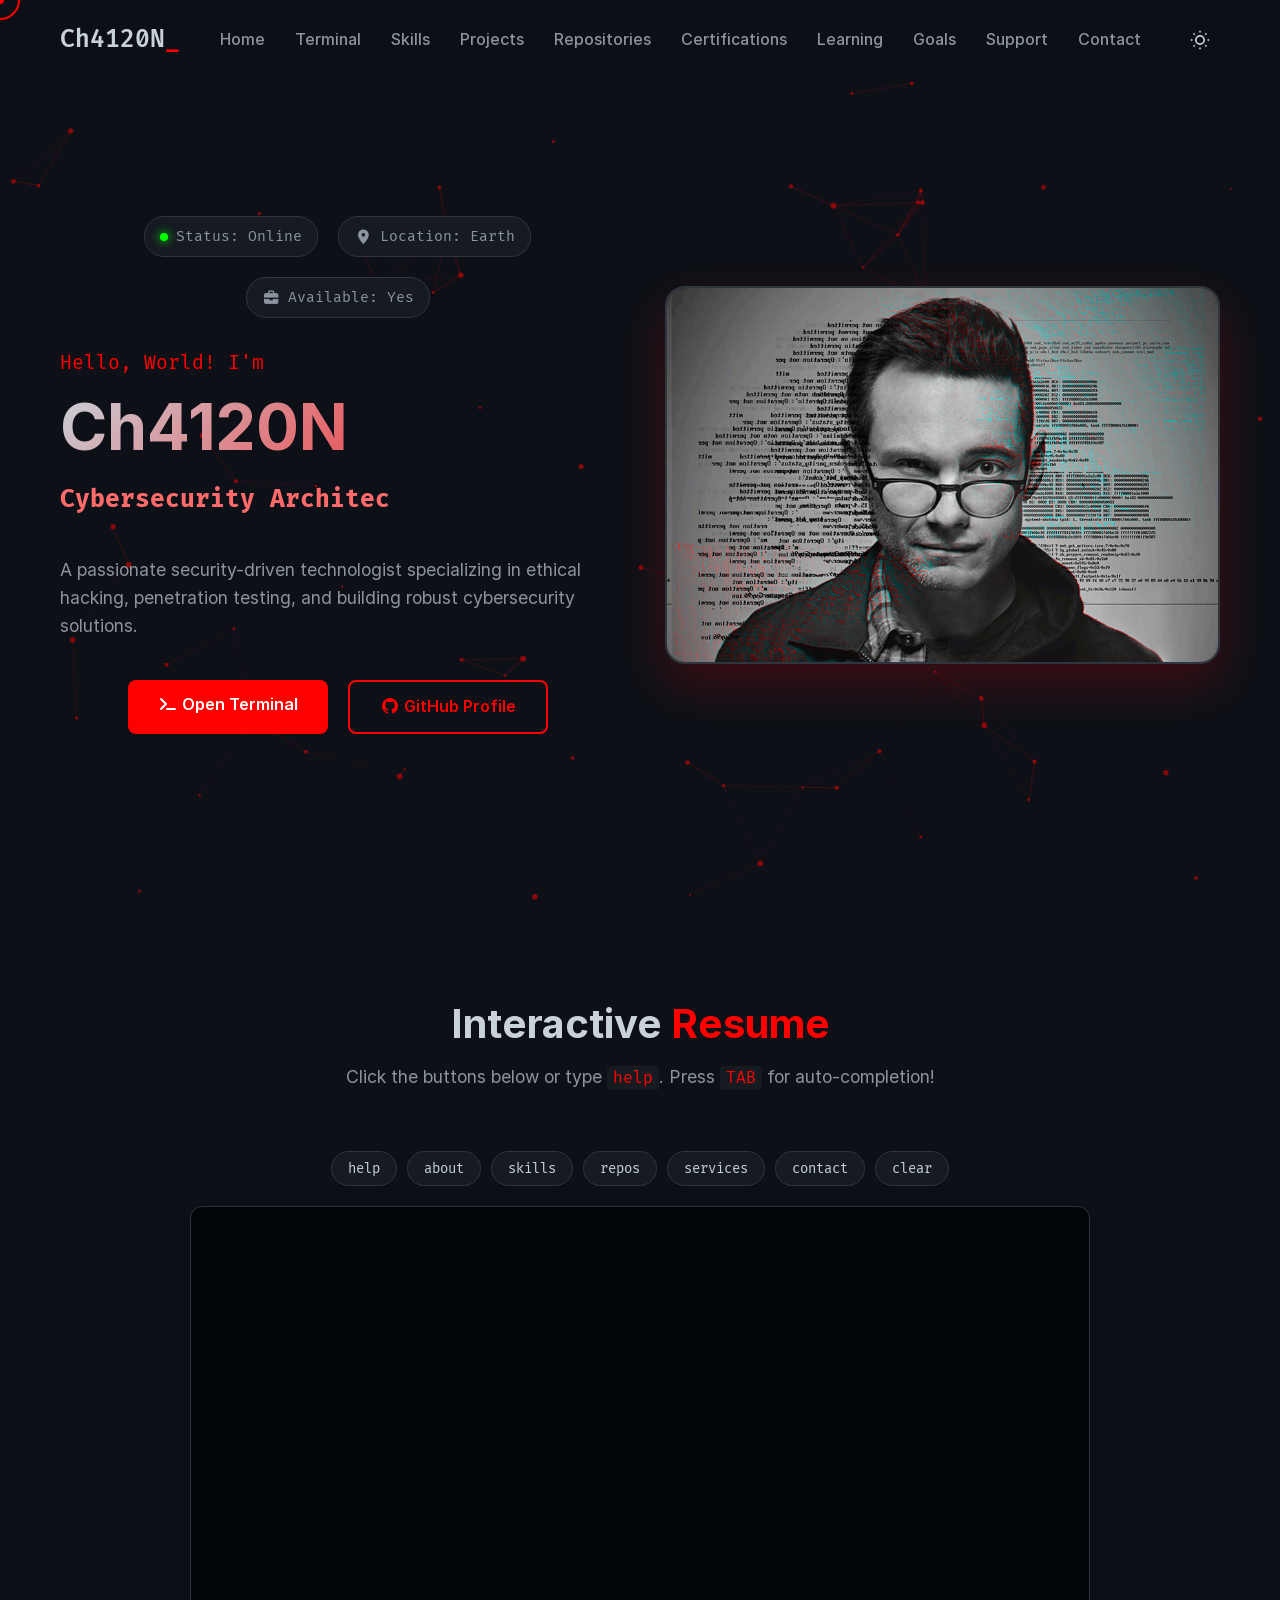
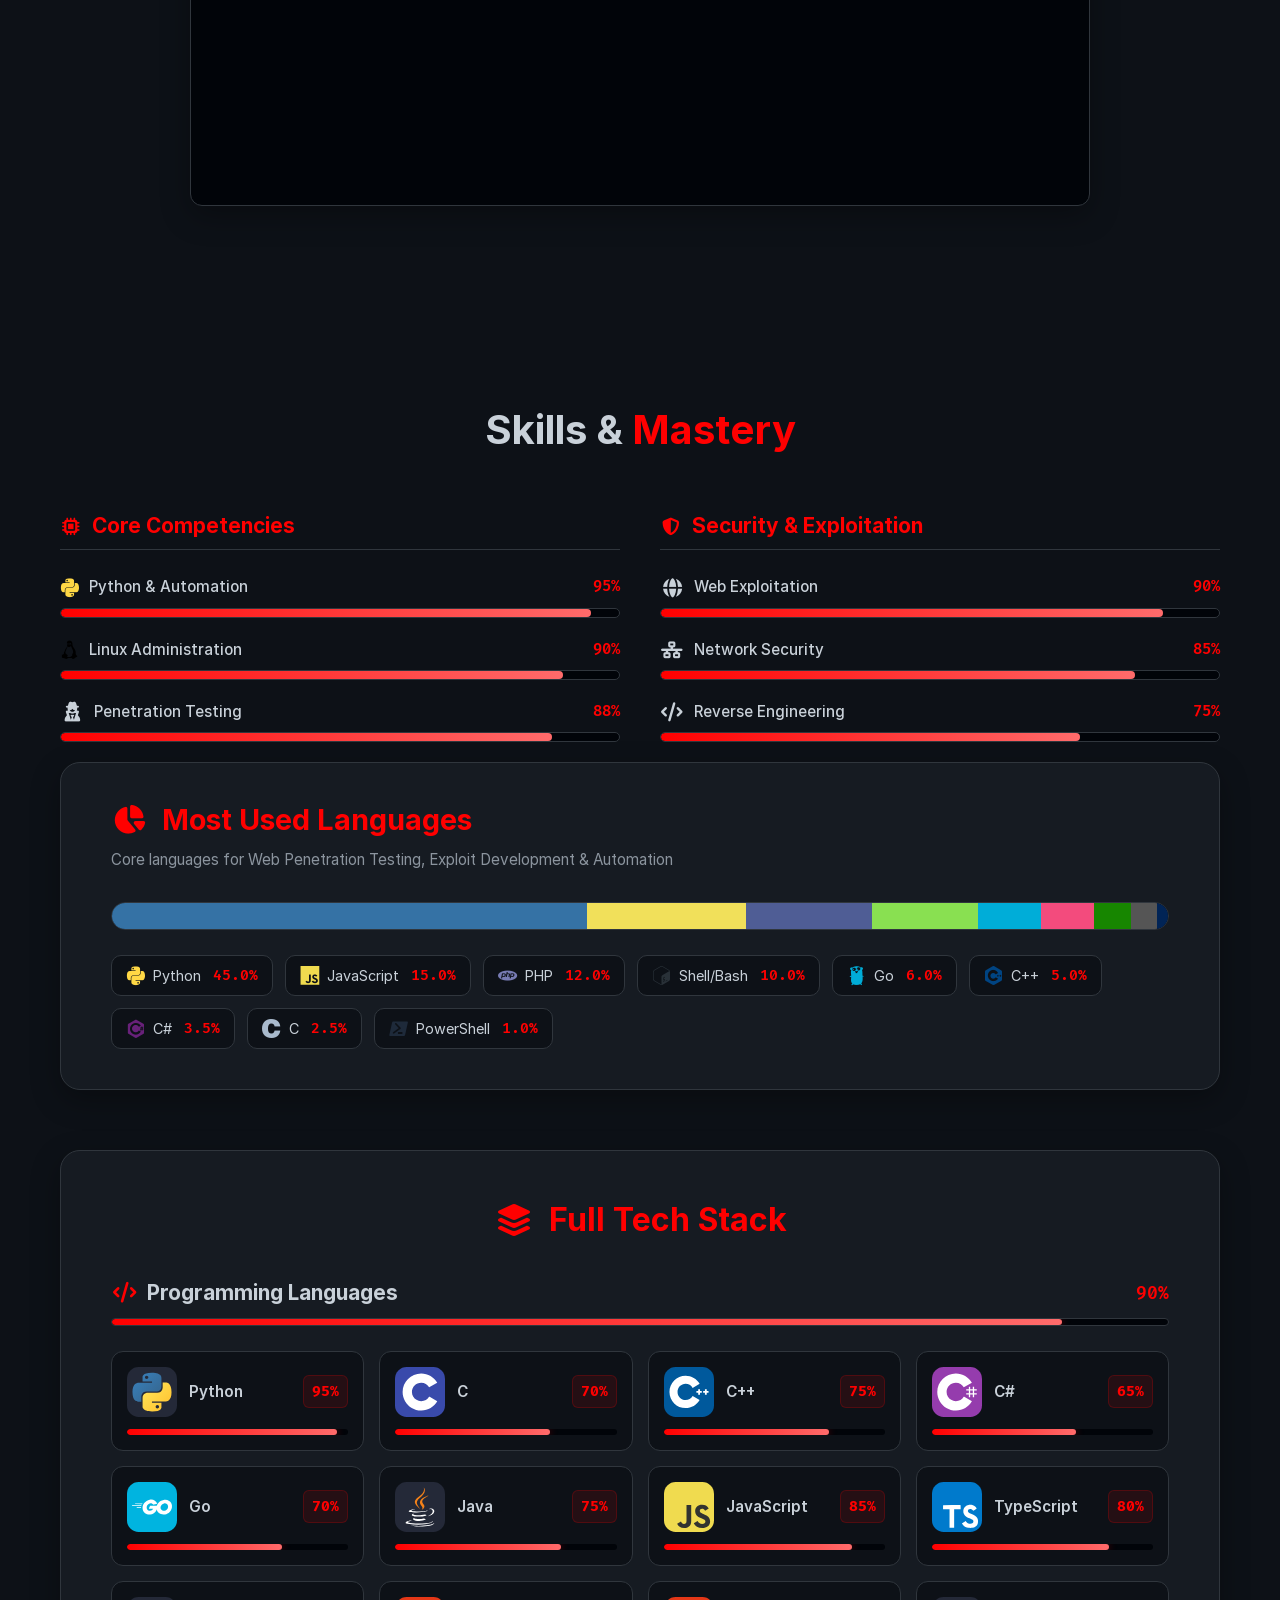
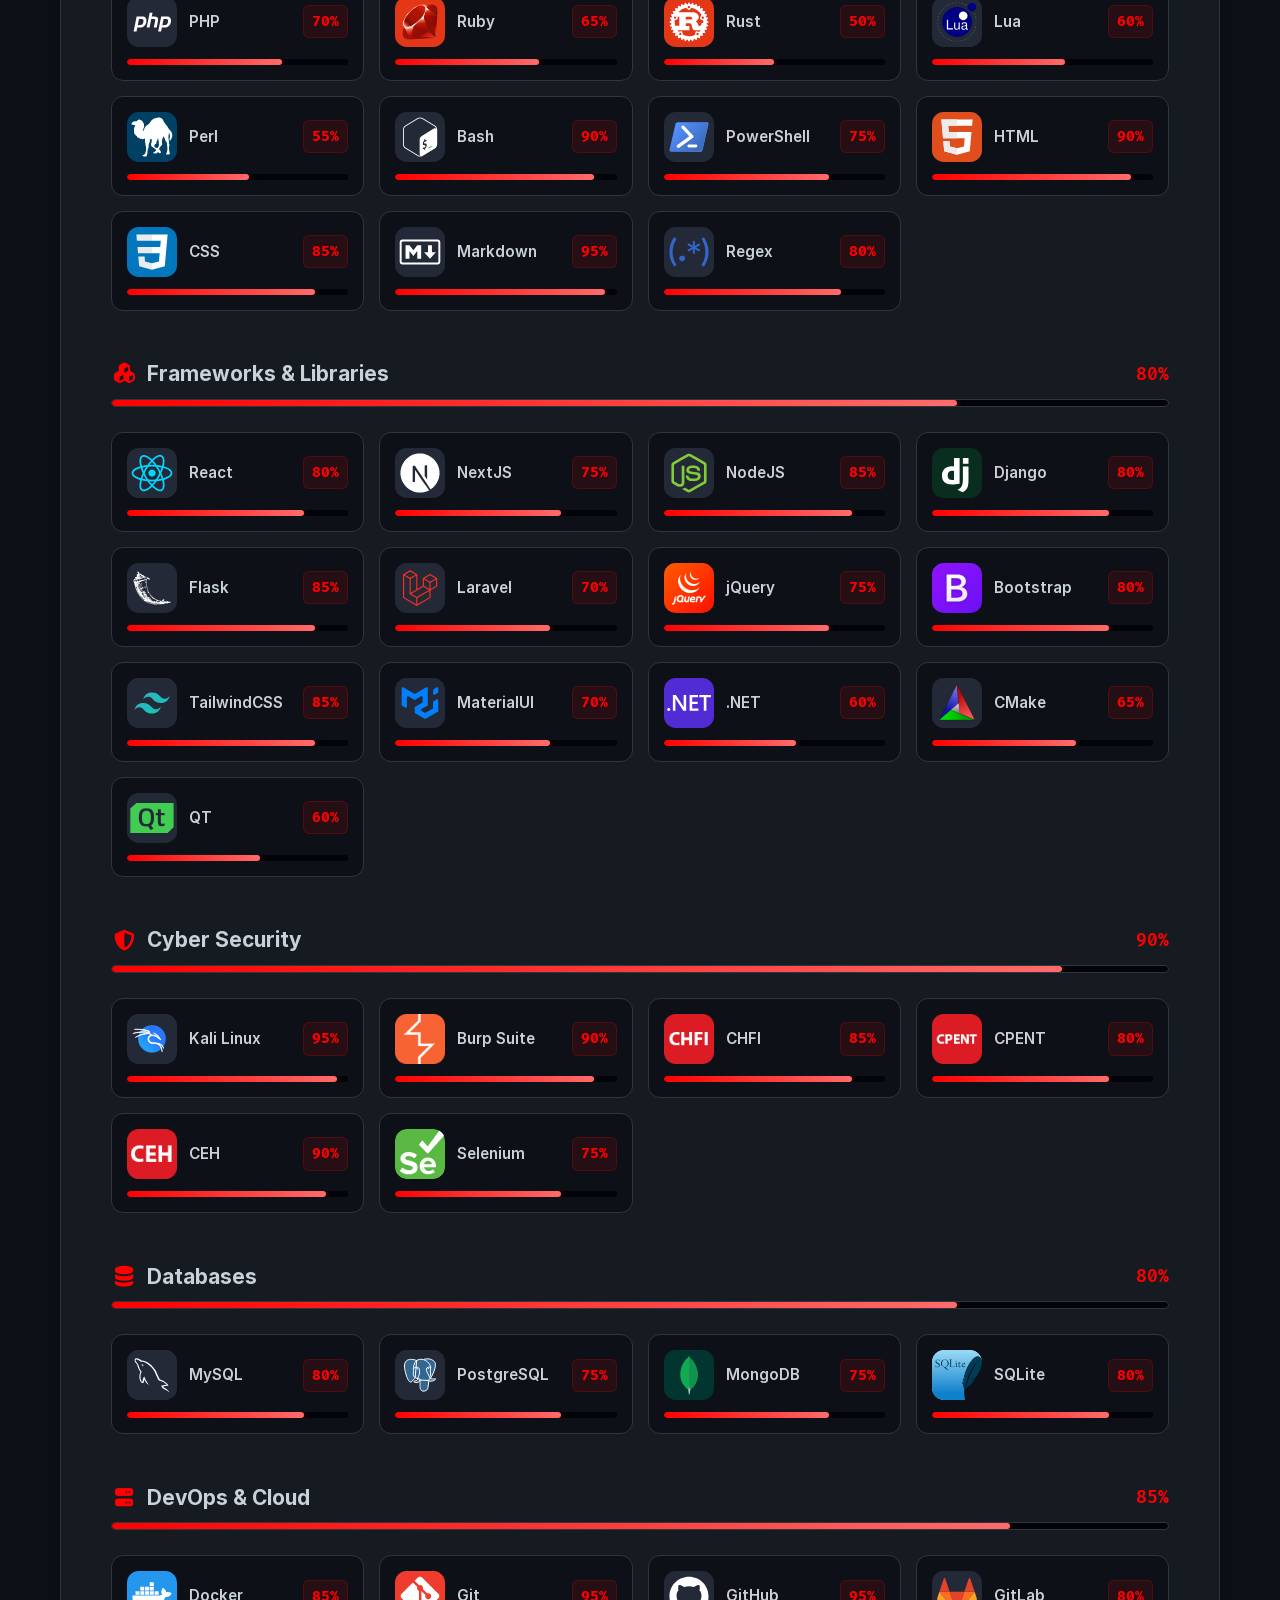
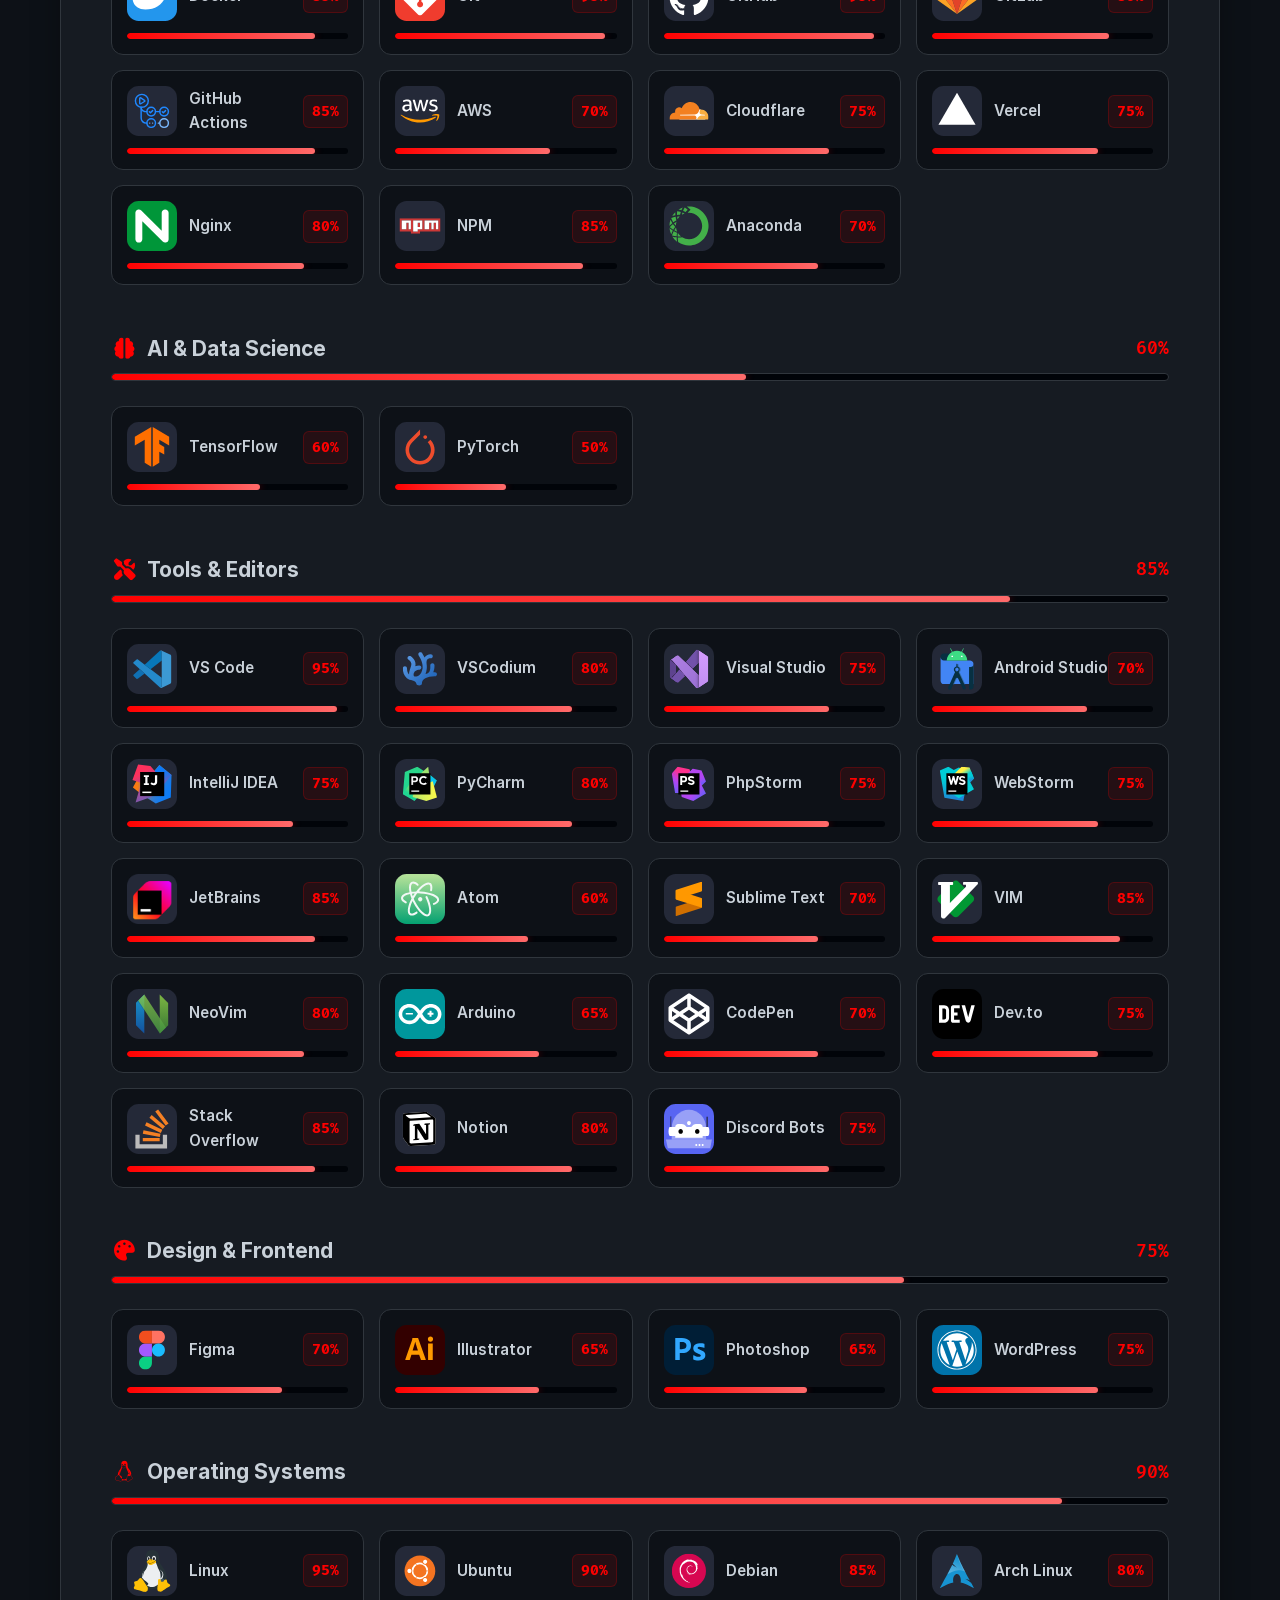
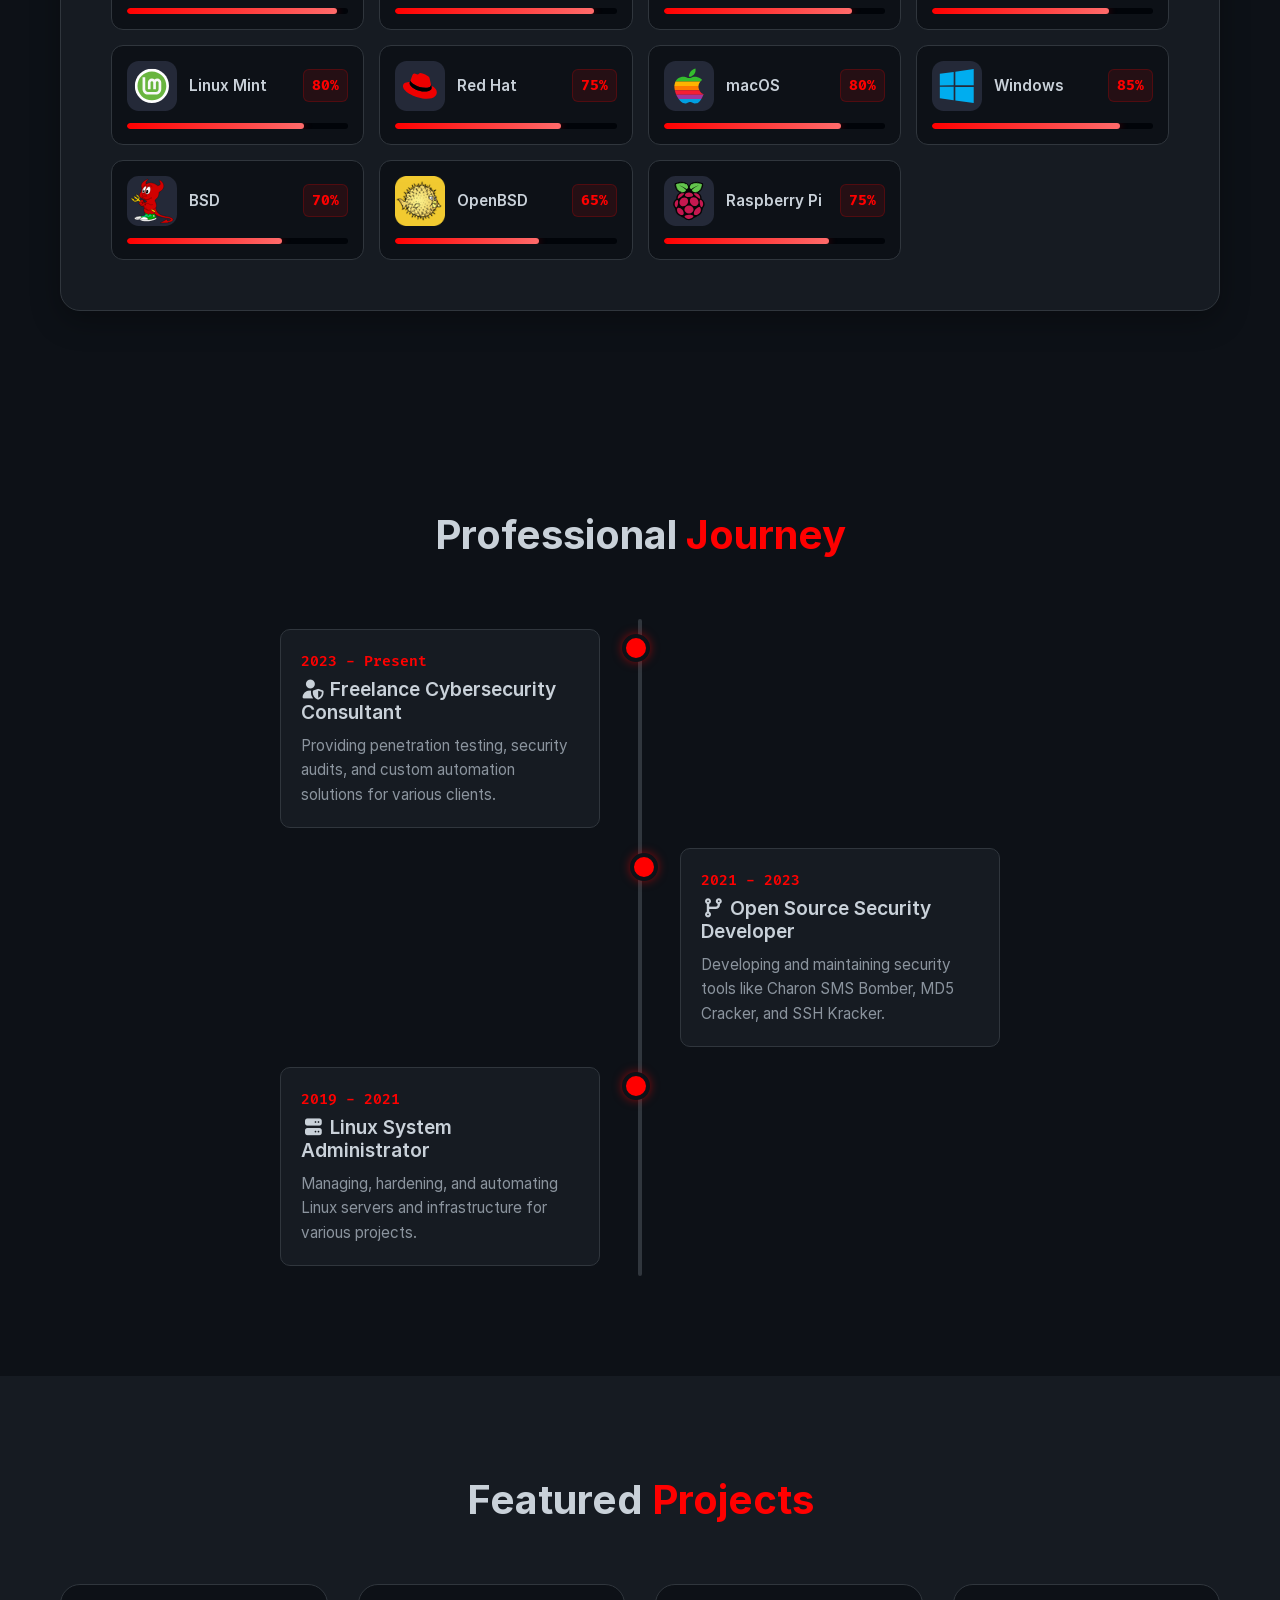
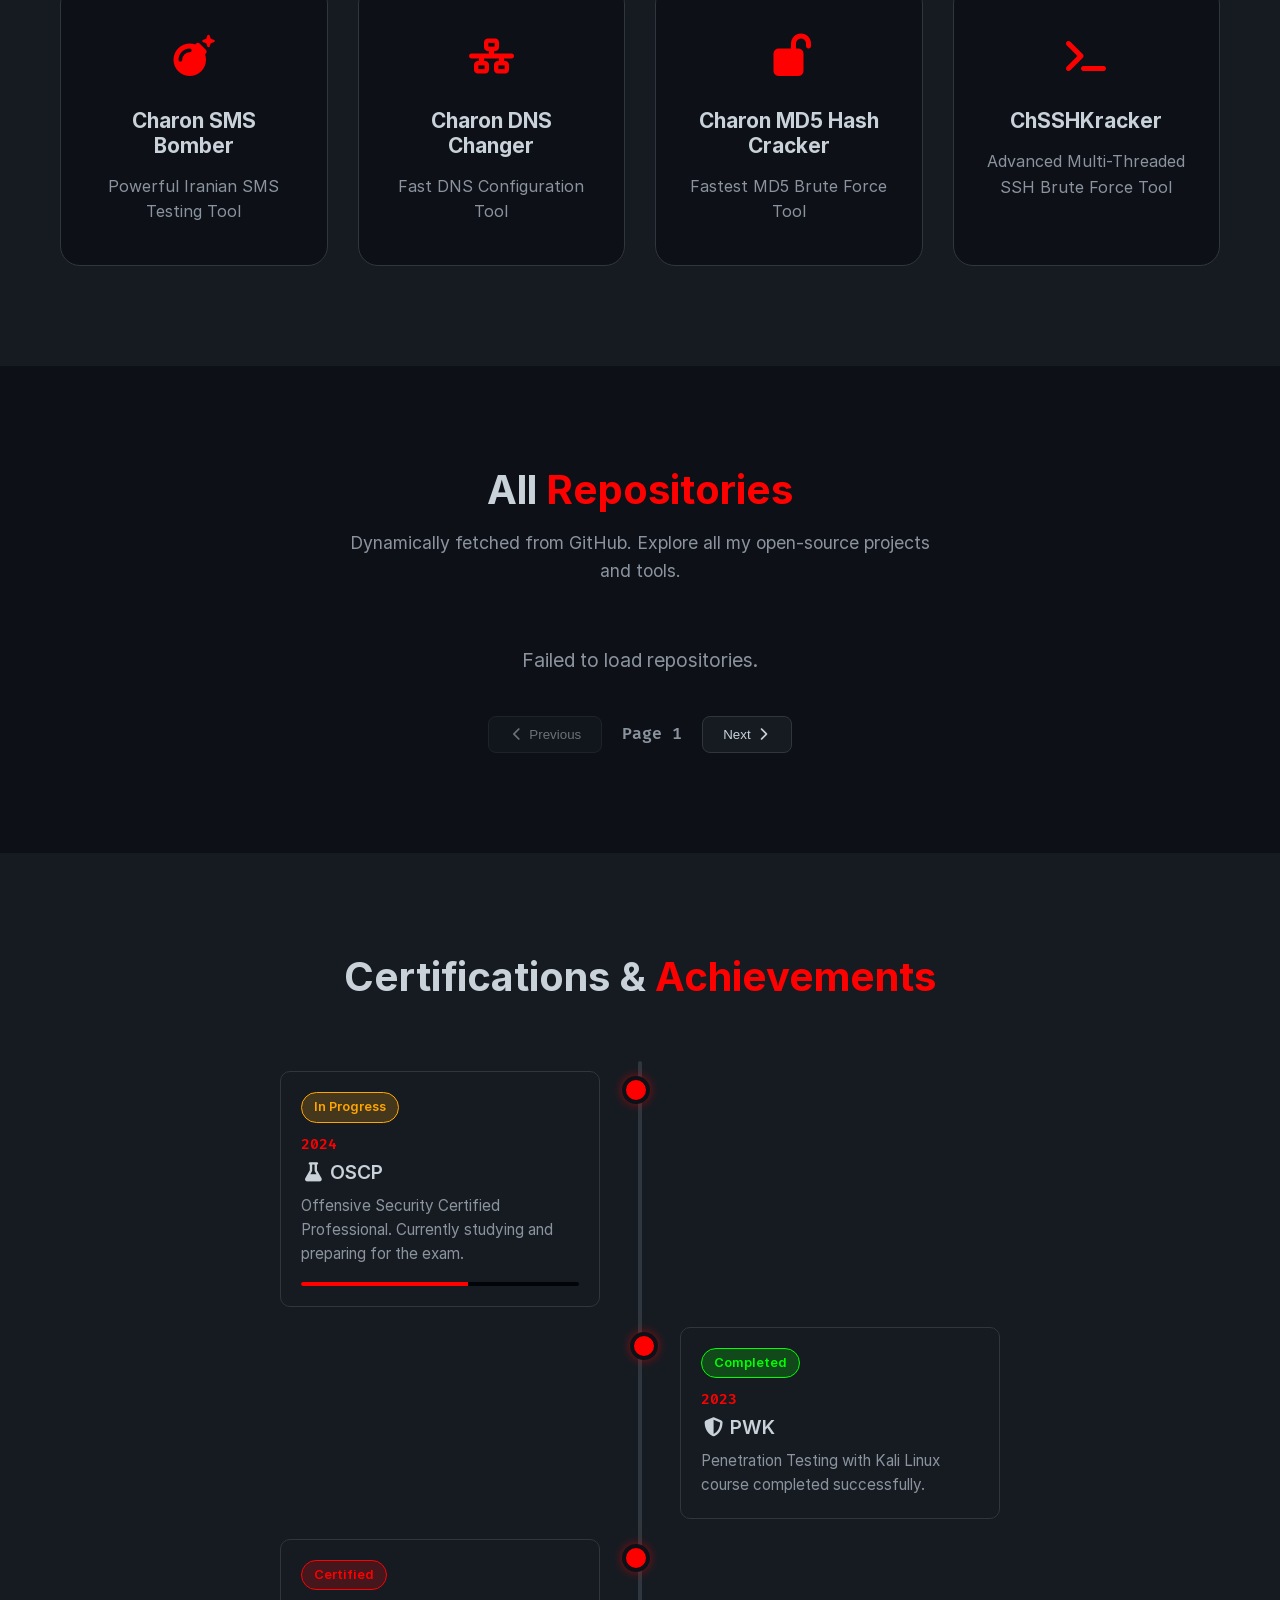
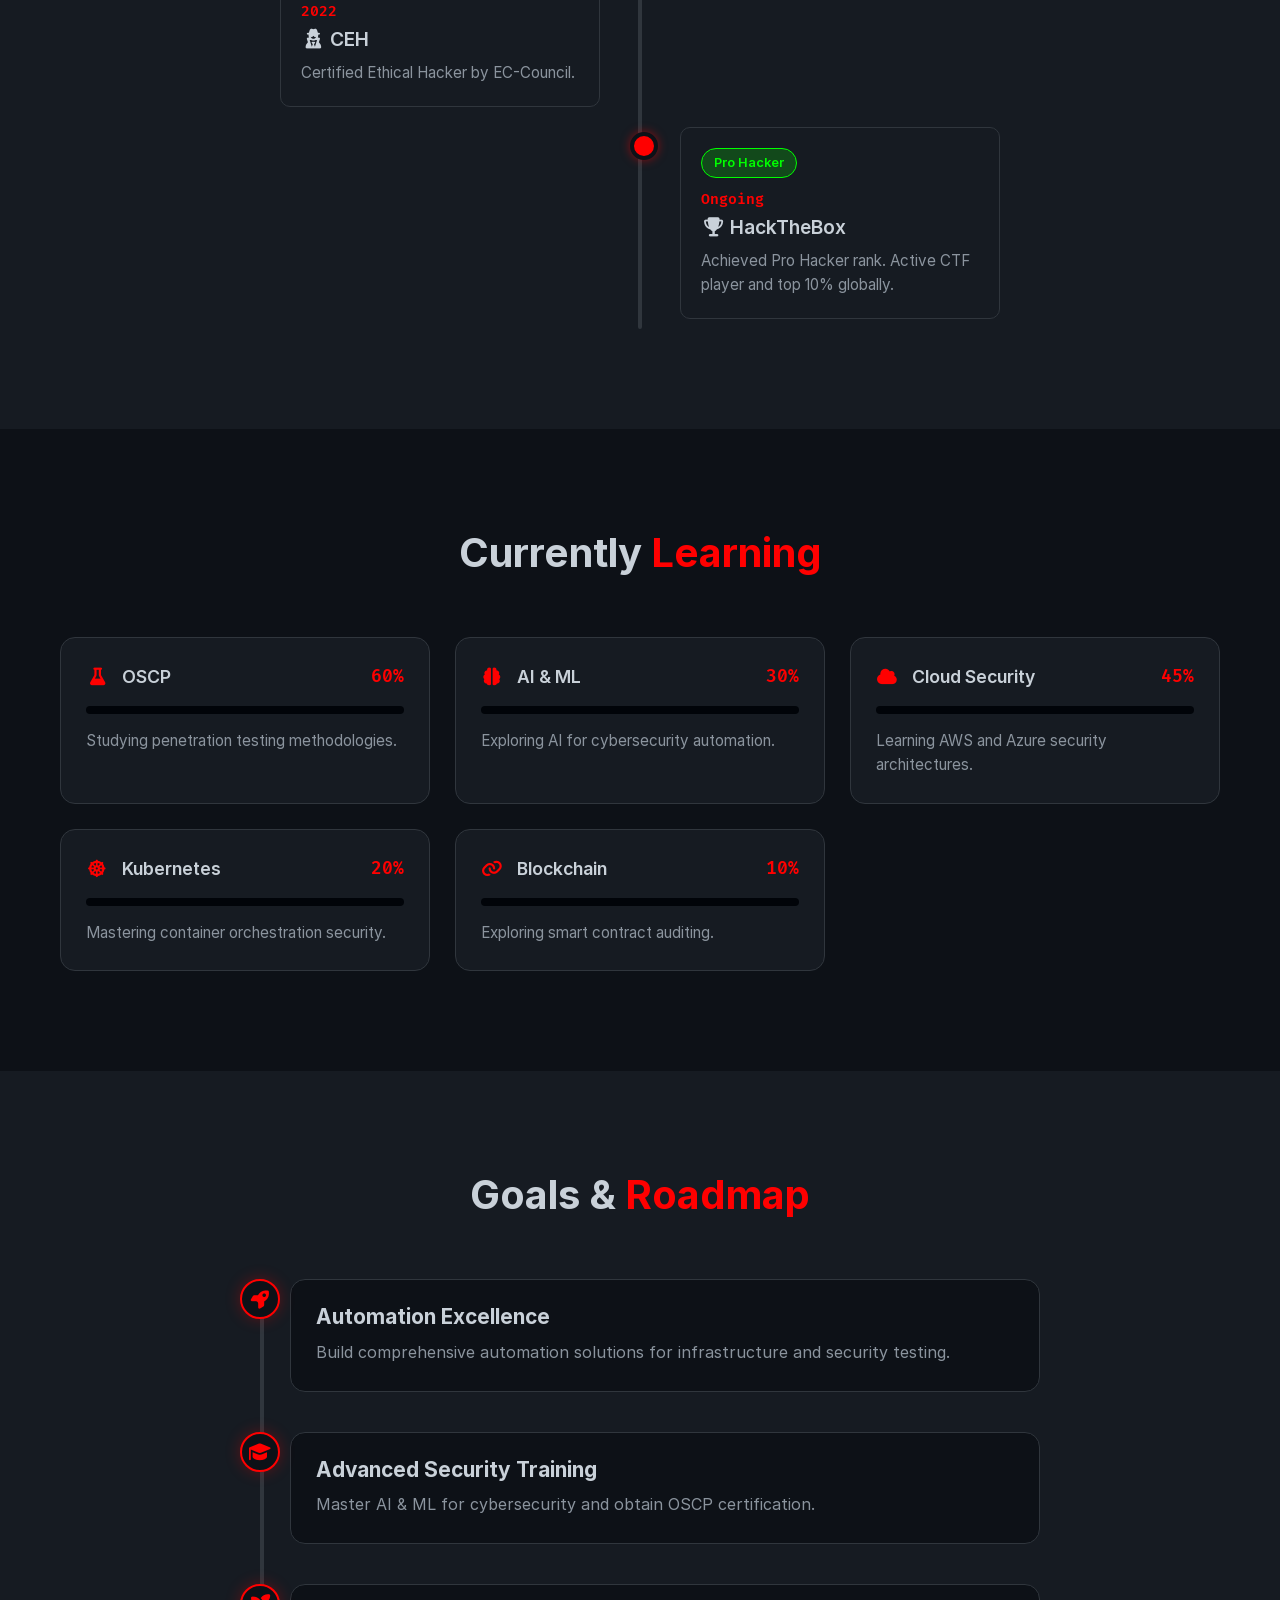
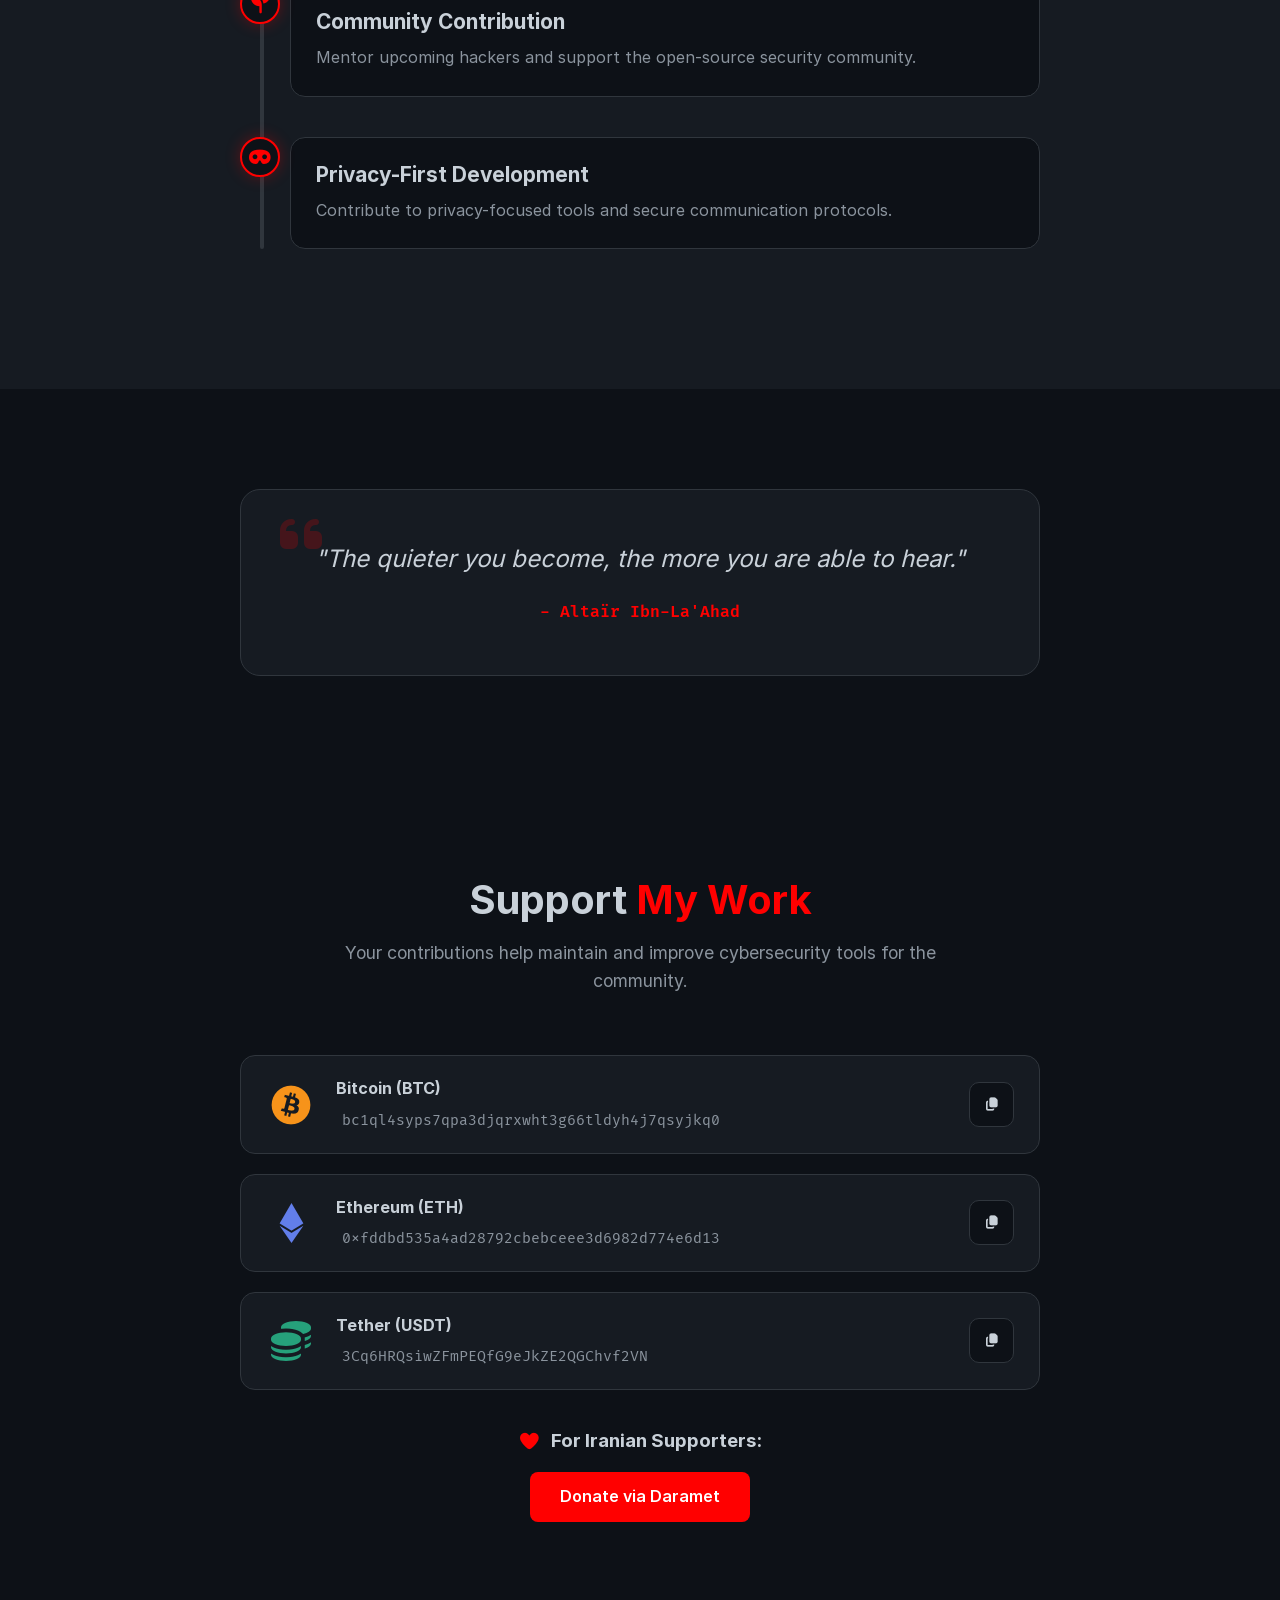
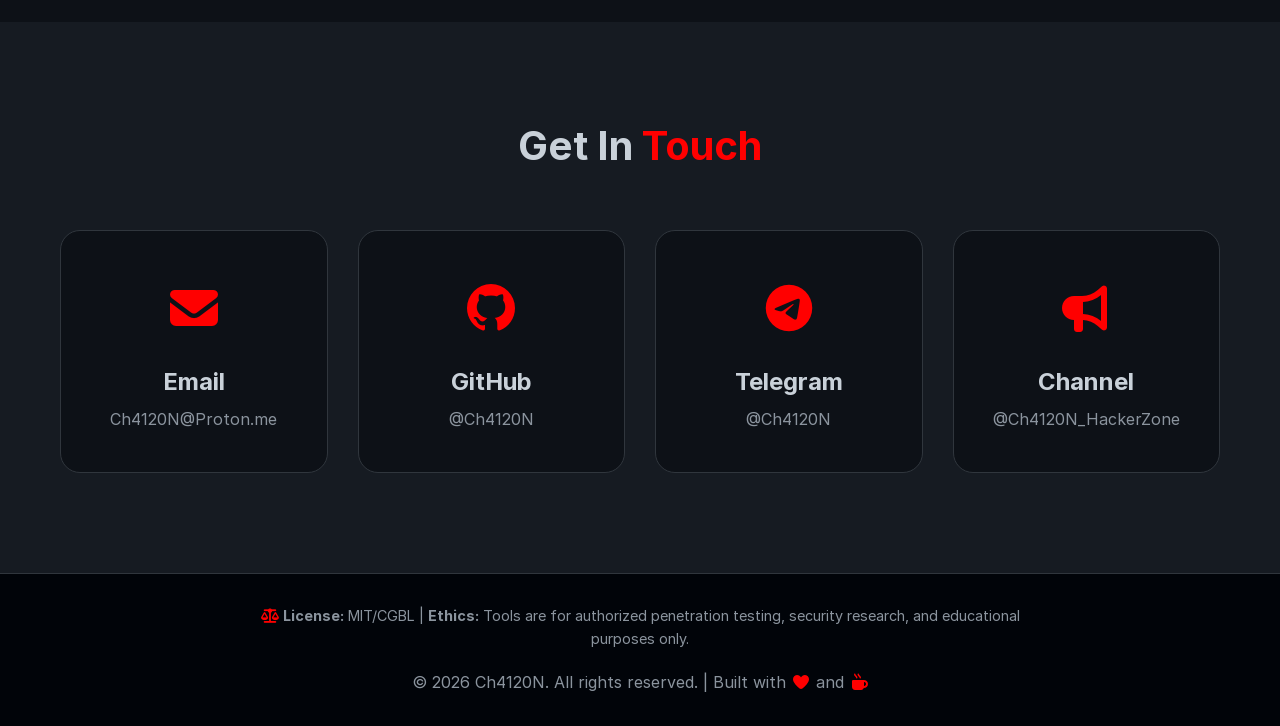
==== public/index.html @ da23df8c "Updated the Full Tech Stack wrapper" ====
<!DOCTYPE html>
<html lang="en" data-theme="dark">
<head>
    <!-- Basic SEO Meta Tags -->
    <meta charset="UTF-8">
    <meta name="viewport" content="width=device-width, initial-scale=1.0">
    <title>Ch4120N | Cybersecurity Expert, Penetration Tester & Ethical Hacker</title>
    <meta name="description" content="Interactive cybersecurity portfolio of Ch4120N. Explore my skills, projects, and professional journey through a Kali Linux-style web terminal. Specializing in ethical hacking, Linux automation, and open-source security tools.">
    <meta name="keywords" content="Ch4120N, Cybersecurity Expert, Penetration Tester, Ethical Hacker, Linux Automation, Open Source Developer, Security Consultant, Bug Bounty Hunter, CTF Player, OSCP, CEH, Python Developer, Security Researcher, Interactive Resume, Web Terminal, Kali Linux">
    <meta name="author" content="Ch4120N">
    <meta name="robots" content="index, follow">
    <link rel="canonical" href="https://ch4120n.github.io/">

    <!-- Static Favicon (for something went wrong)-->
    <link rel="shortcut icon" href="favicon.png" type="image/x-icon">

    <!-- Dynamic Animated Favicon -->
    <link id="dynamic-favicon" rel="icon" type="image/png" href="">

    <!-- Open Graph / Facebook & LinkedIn -->
    <meta property="og:type" content="website">
    <meta property="og:url" content="https://ch4120n.github.io/">
    <meta property="og:title" content="Ch4120N | Cybersecurity Expert & Penetration Tester">
    <meta property="og:description" content="Explore my interactive cybersecurity portfolio. Featuring a Kali Linux-style web terminal, dynamic GitHub API integration, and a showcase of my ethical hacking projects.">
    <meta property="og:image" content="./images/og/og-image.jpg">
    <meta property="og:image:width" content="1200">
    <meta property="og:image:height" content="630">

    <!-- Twitter Card -->
    <meta property="twitter:card" content="summary_large_image">
    <meta property="twitter:url" content="https://ch4120n.github.io/">
    <meta property="twitter:title" content="Ch4120N | Cybersecurity Expert & Penetration Tester">
    <meta property="twitter:description" content="Explore my interactive cybersecurity portfolio. Featuring a Kali Linux-style web terminal, dynamic GitHub API integration, and a showcase of my ethical hacking projects.">
    <meta property="twitter:image" content="./images/og/og-image.jpg">

    <!-- Search Engine Verification -->
    <meta name="google-site-verification" content="oFwegoEhdhAb9c0YOeB6q9c5_7iLlU1gRvxLJ8Cj9bQ" />

    <!-- Structured Data (JSON-LD) for Google Knowledge Panel -->
    <script type="application/ld+json">
    {
      "@context": "https://schema.org",
      "@type": "Person",
      "name": "Ch4120N",
      "url": "https://ch4120n.github.io",
      "jobTitle": "Cybersecurity Expert & Penetration Tester",
      "email": "mailto:Ch4120N@Proton.me",
      "knowsAbout": ["Cybersecurity", "Penetration Testing", "Ethical Hacking", "Linux Administration", "Python", "Open Source Security", "Bug Bounty"],
      "sameAs": [
        "https://github.com/Ch4120N",
        "https://t.me/Ch4120N",
        "https://t.me/Ch4120N_HackerZone"
      ]
    }
    </script>
    <script type="application/ld+json">
    {
      "@context": "https://schema.org",
      "@type": "WebSite",
      "name": "Ch4120N Portfolio",
      "url": "https://ch4120n.github.io",
      "description": "Interactive cybersecurity portfolio and resume."
    }
    </script>

    <!-- Fonts -->
    <link rel="stylesheet" href="css/fonts.css">
    <link rel="stylesheet" href="fonts/fontawesome/css/all.min.css">
    <link rel="stylesheet" href="fonts/devicon/devicon.min.css">

    <!-- CSS  -->
    <link rel="stylesheet" href="css/variables.css">
    <link rel="stylesheet" href="css/base.css">
    <link rel="stylesheet" href="css/components.css">
    <link rel="stylesheet" href="css/terminal.css">
    <link rel="stylesheet" href="css/cursor.css">
    <link rel="stylesheet" href="css/responsive.css">

</head>
<body>
    <canvas id="global-particles"></canvas>

    <div class="cursor-dot"></div>
    <div class="cursor-outline"></div>
    <button id="back-to-top" title="Go to top"><i class="fas fa-arrow-up"></i></button>

    <header class="header" id="header">
        <div class="container header-container">
            <a href="#" class="logo">Ch4120N<span class="logo-accent">_</span></a>
            <nav class="nav">
                <a href="#hero" class="nav-link">Home</a>
                <a href="#terminal-section" class="nav-link">Terminal</a>
                <a href="#skills-section" class="nav-link">Skills</a>
                <a href="#projects" class="nav-link">Projects</a>
                <a href="#repositories" class="nav-link">Repositories</a>
                <a href="#certifications" class="nav-link">Certifications</a>
                <a href="#learning" class="nav-link">Learning</a>
                <a href="#goals" class="nav-link">Goals</a>
                <a href="#support" class="nav-link">Support</a>
                <a href="#contact" class="nav-link">Contact</a>
            </nav>
            <button class="theme-toggle" id="theme-toggle" aria-label="Toggle theme">
                <svg class="icon-sun" xmlns="http://www.w3.org/2000/svg" width="20" height="20" viewBox="0 0 24 24" fill="none" stroke="currentColor" stroke-width="2"><circle cx="12" cy="12" r="5"></circle><line x1="12" y1="1" x2="12" y2="3"></line><line x1="12" y1="21" x2="12" y2="23"></line><line x1="4.22" y1="4.22" x2="5.64" y2="5.64"></line><line x1="18.36" y1="18.36" x2="19.78" y2="19.78"></line><line x1="1" y1="12" x2="3" y2="12"></line><line x1="21" y1="12" x2="23" y2="12"></line><line x1="4.22" y1="19.78" x2="5.64" y2="18.36"></line><line x1="18.36" y1="5.64" x2="19.78" y2="4.22"></line></svg>
                <svg class="icon-moon" xmlns="http://www.w3.org/2000/svg" width="20" height="20" viewBox="0 0 24 24" fill="none" stroke="currentColor" stroke-width="2"><path d="M21 12.79A9 9 0 1 1 11.21 3 7 7 0 0 0 21 12.79z"></path></svg>
            </button>
        </div>
    </header>

    <section class="hero" id="hero">
        <div class="container hero-container">
            <div class="hero-content">
                <div class="system-status">
                    <div class="status-item"><span class="status-dot online"></span> Status: Online</div>
                    <div class="status-item"><i class="fas fa-map-marker-alt"></i> Location: Earth</div>
                    <div class="status-item"><i class="fas fa-briefcase"></i> Available: Yes</div>
                </div>
                <p class="hero-greeting">Hello, World! I'm</p>
                <h1 class="hero-title">Ch4120N</h1>
                <h2 class="hero-subtitle"><span class="typed-text"></span><span class="cursor-blink">&nbsp;</span></h2>
                <p class="hero-description">A passionate security-driven technologist specializing in ethical hacking, penetration testing, and building robust cybersecurity solutions.</p>
                <div class="hero-buttons">
                    <a href="#terminal-section" class="btn btn-primary"><i class="fas fa-terminal"></i> Open Terminal</a>
                    <a href="https://github.com/Ch4120N" target="_blank" class="btn btn-secondary"><i class="fab fa-github"></i> GitHub Profile</a>
                </div>
            </div>
            <div class="hero-image">
                <img src="images/animated/hero.gif" alt="Ch4120N Hero Animation" class="hero-gif">
            </div>
        </div>
    </section>

    <section class="terminal-section" id="terminal-section">
        <div class="container">
            <div class="section-header">
                <h2 class="section-title">Interactive <span class="text-accent">Resume</span></h2>
                <p class="section-subtitle">Click the buttons below or type <code>help</code>. Press <code>TAB</code> for auto-completion!</p>
            </div>
            <div class="terminal-quick-cmds" id="quick-cmds">
                <button class="quick-cmd-btn" data-cmd="help">help</button>
                <button class="quick-cmd-btn" data-cmd="about">about</button>
                <button class="quick-cmd-btn" data-cmd="skills">skills</button>
                <button class="quick-cmd-btn" data-cmd="repos">repos</button>
                <button class="quick-cmd-btn" data-cmd="services">services</button>
                <button class="quick-cmd-btn" data-cmd="contact">contact</button>
                <button class="quick-cmd-btn" data-cmd="clear">clear</button>
            </div>
            <div class="terminal-window" id="terminal-window">
                <div class="terminal-header">
                    <div class="terminal-buttons"><span class="btn-close"></span><span class="btn-minimize"></span><span class="btn-maximize"></span></div>
                    <div class="terminal-title">guest@Ch4120N-Box: ~</div>
                    <div class="terminal-header-right"></div>
                </div>
                <div class="terminal-body" id="terminal-body">
                    <div class="terminal-output" id="terminal-output"></div>
                    <div class="terminal-prompt-multi">
                        <div class="prompt-line-1">
                            <span class="prompt-symbol">┌──(</span><span class="prompt-user">guest</span><span class="prompt-at">㉿</span><span class="prompt-host">Ch4120N-Box</span><span class="prompt-symbol">)-[</span><span class="prompt-path">~</span><span class="prompt-symbol">]</span>
                        </div>
                        <div class="terminal-input-line">
                            <span class="prompt-line-2"><span class="prompt-symbol">└─</span><span class="prompt-symbol-root">$</span></span>
                            <input type="text" id="terminal-input" class="terminal-input" autocomplete="off" spellcheck="false">
                            <span class="block-cursor"></span>
                        </div>
                    </div>
                </div>
            </div>
        </div>
    </section>

    <section class="skills-section" id="skills-section">
        <div class="container">
            <div class="section-header">
                <h2 class="section-title">Skills & <span class="text-accent">Mastery</span></h2>
            </div>
            <div class="skills-grid">
                <div class="skill-category">
                    <h3><i class="fas fa-microchip"></i> Core Competencies</h3>
                    <div class="skill-item" data-progress="95"><div class="skill-header"><span class="skill-name"><i class="devicon-python-plain colored"></i> Python & Automation</span><span class="skill-percent">95%</span></div><div class="progress-bar-container"><div class="progress-bar-fill"></div></div></div>
                    <div class="skill-item" data-progress="90"><div class="skill-header"><span class="skill-name"><i class="devicon-linux-plain colored"></i> Linux Administration</span><span class="skill-percent">90%</span></div><div class="progress-bar-container"><div class="progress-bar-fill"></div></div></div>
                    <div class="skill-item" data-progress="88"><div class="skill-header"><span class="skill-name"><i class="fas fa-user-secret"></i> Penetration Testing</span><span class="skill-percent">88%</span></div><div class="progress-bar-container"><div class="progress-bar-fill"></div></div></div>
                </div>
                <div class="skill-category">
                    <h3><i class="fas fa-shield-halved"></i> Security & Exploitation</h3>
                    <div class="skill-item" data-progress="90"><div class="skill-header"><span class="skill-name"><i class="fas fa-globe"></i> Web Exploitation</span><span class="skill-percent">90%</span></div><div class="progress-bar-container"><div class="progress-bar-fill"></div></div></div>
                    <div class="skill-item" data-progress="85"><div class="skill-header"><span class="skill-name"><i class="fas fa-network-wired"></i> Network Security</span><span class="skill-percent">85%</span></div><div class="progress-bar-container"><div class="progress-bar-fill"></div></div></div>
                    <div class="skill-item" data-progress="75"><div class="skill-header"><span class="skill-name"><i class="fas fa-code"></i> Reverse Engineering</span><span class="skill-percent">75%</span></div><div class="progress-bar-container"><div class="progress-bar-fill"></div></div></div>
                </div>
            </div>
            
            <div class="most-used-wrapper">
                <h3 class="most-used-title"><i class="fas fa-chart-pie"></i> Most Used Languages</h3>
                <p class="most-used-subtitle">Core languages for Web Penetration Testing, Exploit Development & Automation</p>
                
                <div class="lang-slider-container" id="langSlider">
                    <div class="lang-slider">
                        <div class="lang-segment" data-lang="python" style="width: 45%; background-color: #3572A5;"></div>
                        <div class="lang-segment" data-lang="javascript" style="width: 15%; background-color: #f1e05a;"></div>
                        <div class="lang-segment" data-lang="php" style="width: 12%; background-color: #4F5D95;"></div>
                        <div class="lang-segment" data-lang="bash" style="width: 10%; background-color: #89e051;"></div>
                        <div class="lang-segment" data-lang="go" style="width: 6%; background-color: #00ADD8;"></div>
                        <div class="lang-segment" data-lang="cpp" style="width: 5%; background-color: #f34b7d;"></div>
                        <div class="lang-segment" data-lang="csharp" style="width: 3.5%; background-color: #178600;"></div>
                        <div class="lang-segment" data-lang="c" style="width: 2.5%; background-color: #555555;"></div>
                        <div class="lang-segment" data-lang="powershell" style="width: 1%; background-color: #012456;"></div>
                    </div>
                    
                    <div class="lang-labels">
                        <div class="lang-label" data-lang="python"><i class="devicon-python-plain colored"></i><span>Python</span><span class="lang-percent">45.0%</span></div>
                        <div class="lang-label" data-lang="javascript"><i class="devicon-javascript-plain colored"></i><span>JavaScript</span><span class="lang-percent">15.0%</span></div>
                        <div class="lang-label" data-lang="php"><i class="devicon-php-plain colored"></i><span>PHP</span><span class="lang-percent">12.0%</span></div>
                        <div class="lang-label" data-lang="bash"><i class="devicon-bash-plain colored"></i><span>Shell/Bash</span><span class="lang-percent">10.0%</span></div>
                        <div class="lang-label" data-lang="go"><i class="devicon-go-plain colored"></i><span>Go</span><span class="lang-percent">6.0%</span></div>
                        <div class="lang-label" data-lang="cpp"><i class="devicon-cplusplus-plain colored"></i><span>C++</span><span class="lang-percent">5.0%</span></div>
                        <div class="lang-label" data-lang="csharp"><i class="devicon-csharp-plain colored"></i><span>C#</span><span class="lang-percent">3.5%</span></div>
                        <div class="lang-label" data-lang="c"><i class="devicon-c-plain colored"></i><span>C</span><span class="lang-percent">2.5%</span></div>
                        <div class="lang-label" data-lang="powershell"><i class="devicon-powershell-plain colored"></i><span>PowerShell</span><span class="lang-percent">1.0%</span></div>
                    </div>
                </div>
            </div>

            <div class="tech-stack-wrapper">
                <h3 class="tech-stack-title"><i class="fas fa-layer-group"></i> Full Tech Stack</h3>
                <div class="tech-categories">
                    <div class="tech-category">
                        <div class="tech-category-header"><h4><i class="fas fa-code"></i> Programming Languages</h4><span class="tech-mastery">90%</span></div>
                        <div class="tech-progress-container"><div class="tech-progress-fill" data-width="90"></div></div>
                        <div class="tech-grid">
                            <div class="tech-item-card"><div class="tech-card-header"><div class="tech-card-left"><img src="./images/icons/Python-Dark.svg" width="50" height="50" alt="Python" title="Python" class="tech-icon" /><span class="tech-name">Python</span></div><span class="tech-percent">95%</span></div><div class="tech-progress"><div class="tech-progress-fill" data-progress="95"></div></div></div>
                            <div class="tech-item-card"><div class="tech-card-header"><div class="tech-card-left"><img src="./images/icons/C.svg" width="50" height="50" alt="C" title="C" class="tech-icon" /><span class="tech-name">C</span></div><span class="tech-percent">70%</span></div><div class="tech-progress"><div class="tech-progress-fill" data-progress="70"></div></div></div>
                            <div class="tech-item-card"><div class="tech-card-header"><div class="tech-card-left"><img src="./images/icons/CPP.svg" width="50" height="50" alt="C++" title="C++" class="tech-icon" /><span class="tech-name">C++</span></div><span class="tech-percent">75%</span></div><div class="tech-progress"><div class="tech-progress-fill" data-progress="75"></div></div></div>
                            <div class="tech-item-card"><div class="tech-card-header"><div class="tech-card-left"><img src="./images/icons/CS.svg" width="50" height="50" alt="C#" title="C#" class="tech-icon" /><span class="tech-name">C#</span></div><span class="tech-percent">65%</span></div><div class="tech-progress"><div class="tech-progress-fill" data-progress="65"></div></div></div>
                            <div class="tech-item-card"><div class="tech-card-header"><div class="tech-card-left"><img src="./images/icons/GoLang.svg" width="50" height="50" alt="Go" title="Go" class="tech-icon" /><span class="tech-name">Go</span></div><span class="tech-percent">70%</span></div><div class="tech-progress"><div class="tech-progress-fill" data-progress="70"></div></div></div>
                            <div class="tech-item-card"><div class="tech-card-header"><div class="tech-card-left"><img src="./images/icons/Java-Dark.svg" width="50" height="50" alt="Java" title="Java" class="tech-icon" /><span class="tech-name">Java</span></div><span class="tech-percent">75%</span></div><div class="tech-progress"><div class="tech-progress-fill" data-progress="75"></div></div></div>
                            <div class="tech-item-card"><div class="tech-card-header"><div class="tech-card-left"><img src="./images/icons/JavaScript.svg" width="50" height="50" alt="JavaScript" title="JavaScript" class="tech-icon" /><span class="tech-name">JavaScript</span></div><span class="tech-percent">85%</span></div><div class="tech-progress"><div class="tech-progress-fill" data-progress="85"></div></div></div>
                            <div class="tech-item-card"><div class="tech-card-header"><div class="tech-card-left"><img src="./images/icons/TypeScript.svg" width="50" height="50" alt="TypeScript" title="TypeScript" class="tech-icon" /><span class="tech-name">TypeScript</span></div><span class="tech-percent">80%</span></div><div class="tech-progress"><div class="tech-progress-fill" data-progress="80"></div></div></div>
                            <div class="tech-item-card"><div class="tech-card-header"><div class="tech-card-left"><img src="./images/icons/PHP-Dark.svg" width="50" height="50" alt="PHP" title="PHP" class="tech-icon" /><span class="tech-name">PHP</span></div><span class="tech-percent">70%</span></div><div class="tech-progress"><div class="tech-progress-fill" data-progress="70"></div></div></div>
                            <div class="tech-item-card"><div class="tech-card-header"><div class="tech-card-left"><img src="./images/icons/Ruby.svg" width="50" height="50" alt="Ruby" title="Ruby" class="tech-icon" /><span class="tech-name">Ruby</span></div><span class="tech-percent">65%</span></div><div class="tech-progress"><div class="tech-progress-fill" data-progress="65"></div></div></div>
                            <div class="tech-item-card"><div class="tech-card-header"><div class="tech-card-left"><img src="./images/icons/Rust.svg" width="50" height="50" alt="Rust" title="Rust" class="tech-icon" /><span class="tech-name">Rust</span></div><span class="tech-percent">50%</span></div><div class="tech-progress"><div class="tech-progress-fill" data-progress="50"></div></div></div>
                            <div class="tech-item-card"><div class="tech-card-header"><div class="tech-card-left"><img src="./images/icons/Lua-Dark.svg" width="50" height="50" alt="Lua" title="Lua" class="tech-icon" /><span class="tech-name">Lua</span></div><span class="tech-percent">60%</span></div><div class="tech-progress"><div class="tech-progress-fill" data-progress="60"></div></div></div>
                            <div class="tech-item-card"><div class="tech-card-header"><div class="tech-card-left"><img src="./images/icons/Perl.svg" width="50" height="50" alt="Perl" title="Perl" class="tech-icon" /><span class="tech-name">Perl</span></div><span class="tech-percent">55%</span></div><div class="tech-progress"><div class="tech-progress-fill" data-progress="55"></div></div></div>
                            <div class="tech-item-card"><div class="tech-card-header"><div class="tech-card-left"><img src="./images/icons/Bash-Dark.svg" width="50" height="50" alt="Bash" title="Bash" class="tech-icon" /><span class="tech-name">Bash</span></div><span class="tech-percent">90%</span></div><div class="tech-progress"><div class="tech-progress-fill" data-progress="90"></div></div></div>
                            <div class="tech-item-card"><div class="tech-card-header"><div class="tech-card-left"><img src="./images/icons/Powershell-Dark.svg" width="50" height="50" alt="PowerShell" title="PowerShell" class="tech-icon" /><span class="tech-name">PowerShell</span></div><span class="tech-percent">75%</span></div><div class="tech-progress"><div class="tech-progress-fill" data-progress="75"></div></div></div>
                            <div class="tech-item-card"><div class="tech-card-header"><div class="tech-card-left"><img src="./images/icons/HTML.svg" width="50" height="50" alt="HTML" title="HTML" class="tech-icon" /><span class="tech-name">HTML</span></div><span class="tech-percent">90%</span></div><div class="tech-progress"><div class="tech-progress-fill" data-progress="90"></div></div></div>
                            <div class="tech-item-card"><div class="tech-card-header"><div class="tech-card-left"><img src="./images/icons/CSS.svg" width="50" height="50" alt="CSS" title="CSS" class="tech-icon" /><span class="tech-name">CSS</span></div><span class="tech-percent">85%</span></div><div class="tech-progress"><div class="tech-progress-fill" data-progress="85"></div></div></div>
                            <div class="tech-item-card"><div class="tech-card-header"><div class="tech-card-left"><img src="./images/icons/Markdown-Dark.svg" width="50" height="50" alt="Markdown" title="Markdown" class="tech-icon" /><span class="tech-name">Markdown</span></div><span class="tech-percent">95%</span></div><div class="tech-progress"><div class="tech-progress-fill" data-progress="95"></div></div></div>
                            <div class="tech-item-card"><div class="tech-card-header"><div class="tech-card-left"><img src="./images/icons/Regex-Dark.svg" width="50" height="50" alt="Regex" title="Regex" class="tech-icon" /><span class="tech-name">Regex</span></div><span class="tech-percent">80%</span></div><div class="tech-progress"><div class="tech-progress-fill" data-progress="80"></div></div></div>
                        </div>
                    </div>
                    <div class="tech-category">
                        <div class="tech-category-header"><h4><i class="fas fa-cubes"></i> Frameworks & Libraries</h4><span class="tech-mastery">80%</span></div>
                        <div class="tech-progress-container"><div class="tech-progress-fill" data-width="80"></div></div>
                        <div class="tech-grid">
                            <div class="tech-item-card"><div class="tech-card-header"><div class="tech-card-left"><img src="./images/icons/React-Dark.svg" width="50" height="50" alt="React" title="React" class="tech-icon" /><span class="tech-name">React</span></div><span class="tech-percent">80%</span></div><div class="tech-progress"><div class="tech-progress-fill" data-progress="80"></div></div></div>
                            <div class="tech-item-card"><div class="tech-card-header"><div class="tech-card-left"><img src="./images/icons/NextJS-Dark.svg" width="50" height="50" alt="NextJS" title="NextJS" class="tech-icon" /><span class="tech-name">NextJS</span></div><span class="tech-percent">75%</span></div><div class="tech-progress"><div class="tech-progress-fill" data-progress="75"></div></div></div>
                            <div class="tech-item-card"><div class="tech-card-header"><div class="tech-card-left"><img src="./images/icons/NodeJS-Dark.svg" width="50" height="50" alt="NodeJS" title="NodeJS" class="tech-icon" /><span class="tech-name">NodeJS</span></div><span class="tech-percent">85%</span></div><div class="tech-progress"><div class="tech-progress-fill" data-progress="85"></div></div></div>
                            <div class="tech-item-card"><div class="tech-card-header"><div class="tech-card-left"><img src="./images/icons/Django.svg" width="50" height="50" alt="Django" title="Django" class="tech-icon" /><span class="tech-name">Django</span></div><span class="tech-percent">80%</span></div><div class="tech-progress"><div class="tech-progress-fill" data-progress="80"></div></div></div>
                            <div class="tech-item-card"><div class="tech-card-header"><div class="tech-card-left"><img src="./images/icons/Flask-Dark.svg" width="50" height="50" alt="Flask" title="Flask" class="tech-icon" /><span class="tech-name">Flask</span></div><span class="tech-percent">85%</span></div><div class="tech-progress"><div class="tech-progress-fill" data-progress="85"></div></div></div>
                            <div class="tech-item-card"><div class="tech-card-header"><div class="tech-card-left"><img src="./images/icons/Laravel-Dark.svg" width="50" height="50" alt="Laravel" title="Laravel" class="tech-icon" /><span class="tech-name">Laravel</span></div><span class="tech-percent">70%</span></div><div class="tech-progress"><div class="tech-progress-fill" data-progress="70"></div></div></div>
                            <div class="tech-item-card"><div class="tech-card-header"><div class="tech-card-left"><img src="./images/icons/JQuery.svg" width="50" height="50" alt="jQuery" title="jQuery" class="tech-icon" /><span class="tech-name">jQuery</span></div><span class="tech-percent">75%</span></div><div class="tech-progress"><div class="tech-progress-fill" data-progress="75"></div></div></div>
                            <div class="tech-item-card"><div class="tech-card-header"><div class="tech-card-left"><img src="./images/icons/Bootstrap.svg" width="50" height="50" alt="Bootstrap" title="Bootstrap" class="tech-icon" /><span class="tech-name">Bootstrap</span></div><span class="tech-percent">80%</span></div><div class="tech-progress"><div class="tech-progress-fill" data-progress="80"></div></div></div>
                            <div class="tech-item-card"><div class="tech-card-header"><div class="tech-card-left"><img src="./images/icons/TailwindCSS-Dark.svg" width="50" height="50" alt="TailwindCSS" title="TailwindCSS" class="tech-icon" /><span class="tech-name">TailwindCSS</span></div><span class="tech-percent">85%</span></div><div class="tech-progress"><div class="tech-progress-fill" data-progress="85"></div></div></div>
                            <div class="tech-item-card"><div class="tech-card-header"><div class="tech-card-left"><img src="./images/icons/MaterialUI-Dark.svg" width="50" height="50" alt="MaterialUI" title="MaterialUI" class="tech-icon" /><span class="tech-name">MaterialUI</span></div><span class="tech-percent">70%</span></div><div class="tech-progress"><div class="tech-progress-fill" data-progress="70"></div></div></div>
                            <div class="tech-item-card"><div class="tech-card-header"><div class="tech-card-left"><img src="./images/icons/DotNet.svg" width="50" height="50" alt=".NET" title=".NET" class="tech-icon" /><span class="tech-name">.NET</span></div><span class="tech-percent">60%</span></div><div class="tech-progress"><div class="tech-progress-fill" data-progress="60"></div></div></div>
                            <div class="tech-item-card"><div class="tech-card-header"><div class="tech-card-left"><img src="./images/icons/CMake-Dark.svg" width="50" height="50" alt="CMake" title="CMake" class="tech-icon" /><span class="tech-name">CMake</span></div><span class="tech-percent">65%</span></div><div class="tech-progress"><div class="tech-progress-fill" data-progress="65"></div></div></div>
                            <div class="tech-item-card"><div class="tech-card-header"><div class="tech-card-left"><img src="./images/icons/QT-Dark.svg" width="50" height="50" alt="QT" title="QT" class="tech-icon" /><span class="tech-name">QT</span></div><span class="tech-percent">60%</span></div><div class="tech-progress"><div class="tech-progress-fill" data-progress="60"></div></div></div>
                        </div>
                    </div>
                    <div class="tech-category">
                        <div class="tech-category-header"><h4><i class="fas fa-shield-halved"></i> Cyber Security</h4><span class="tech-mastery">90%</span></div>
                        <div class="tech-progress-container"><div class="tech-progress-fill" data-width="90"></div></div>
                        <div class="tech-grid">
                            <div class="tech-item-card"><div class="tech-card-header"><div class="tech-card-left"><img src="./images/icons/Kali-Dark.svg" width="50" height="50" alt="Kali Linux" title="Kali Linux" class="tech-icon" /><span class="tech-name">Kali Linux</span></div><span class="tech-percent">95%</span></div><div class="tech-progress"><div class="tech-progress-fill" data-progress="95"></div></div></div>
                            <div class="tech-item-card"><div class="tech-card-header"><div class="tech-card-left"><img src="./images/icons/burpsuite.png" width="50" height="50" alt="Burp Suite" title="Burp Suite" class="tech-icon" /><span class="tech-name">Burp Suite</span></div><span class="tech-percent">90%</span></div><div class="tech-progress"><div class="tech-progress-fill" data-progress="90"></div></div></div>
                            <div class="tech-item-card"><div class="tech-card-header"><div class="tech-card-left"><img src="./images/icons/CHFI.png" width="50" height="50" alt="CHFI" title="CHFI" class="tech-icon" /><span class="tech-name">CHFI</span></div><span class="tech-percent">85%</span></div><div class="tech-progress"><div class="tech-progress-fill" data-progress="85"></div></div></div>
                            <div class="tech-item-card"><div class="tech-card-header"><div class="tech-card-left"><img src="./images/icons/CPENT.png" width="50" height="50" alt="CPENT" title="CPENT" class="tech-icon" /><span class="tech-name">CPENT</span></div><span class="tech-percent">80%</span></div><div class="tech-progress"><div class="tech-progress-fill" data-progress="80"></div></div></div>
                            <div class="tech-item-card"><div class="tech-card-header"><div class="tech-card-left"><img src="./images/icons/ceh.png" width="50" height="50" alt="CEH" title="CEH" class="tech-icon" /><span class="tech-name">CEH</span></div><span class="tech-percent">90%</span></div><div class="tech-progress"><div class="tech-progress-fill" data-progress="90"></div></div></div>
                            <div class="tech-item-card"><div class="tech-card-header"><div class="tech-card-left"><img src="./images/icons/Selenium.svg" width="50" height="50" alt="Selenium" title="Selenium" class="tech-icon" /><span class="tech-name">Selenium</span></div><span class="tech-percent">75%</span></div><div class="tech-progress"><div class="tech-progress-fill" data-progress="75"></div></div></div>
                        </div>
                    </div>
                    <div class="tech-category">
                        <div class="tech-category-header"><h4><i class="fas fa-database"></i> Databases</h4><span class="tech-mastery">80%</span></div>
                        <div class="tech-progress-container"><div class="tech-progress-fill" data-width="80"></div></div>
                        <div class="tech-grid">
                            <div class="tech-item-card"><div class="tech-card-header"><div class="tech-card-left"><img src="./images/icons/MySQL-Dark.svg" width="50" height="50" alt="MySQL" title="MySQL" class="tech-icon" /><span class="tech-name">MySQL</span></div><span class="tech-percent">80%</span></div><div class="tech-progress"><div class="tech-progress-fill" data-progress="80"></div></div></div>
                            <div class="tech-item-card"><div class="tech-card-header"><div class="tech-card-left"><img src="./images/icons/PostgreSQL-Dark.svg" width="50" height="50" alt="PostgreSQL" title="PostgreSQL" class="tech-icon" /><span class="tech-name">PostgreSQL</span></div><span class="tech-percent">75%</span></div><div class="tech-progress"><div class="tech-progress-fill" data-progress="75"></div></div></div>
                            <div class="tech-item-card"><div class="tech-card-header"><div class="tech-card-left"><img src="./images/icons/MongoDB.svg" width="50" height="50" alt="MongoDB" title="MongoDB" class="tech-icon" /><span class="tech-name">MongoDB</span></div><span class="tech-percent">75%</span></div><div class="tech-progress"><div class="tech-progress-fill" data-progress="75"></div></div></div>
                            <div class="tech-item-card"><div class="tech-card-header"><div class="tech-card-left"><img src="./images/icons/SQLite.svg" width="50" height="50" alt="SQLite" title="SQLite" class="tech-icon" /><span class="tech-name">SQLite</span></div><span class="tech-percent">80%</span></div><div class="tech-progress"><div class="tech-progress-fill" data-progress="80"></div></div></div>
                        </div>
                    </div>
                    <div class="tech-category">
                        <div class="tech-category-header"><h4><i class="fas fa-server"></i> DevOps & Cloud</h4><span class="tech-mastery">85%</span></div>
                        <div class="tech-progress-container"><div class="tech-progress-fill" data-width="85"></div></div>
                        <div class="tech-grid">
                            <div class="tech-item-card"><div class="tech-card-header"><div class="tech-card-left"><img src="./images/icons/Docker.svg" width="50" height="50" alt="Docker" title="Docker" class="tech-icon" /><span class="tech-name">Docker</span></div><span class="tech-percent">85%</span></div><div class="tech-progress"><div class="tech-progress-fill" data-progress="85"></div></div></div>
                            <div class="tech-item-card"><div class="tech-card-header"><div class="tech-card-left"><img src="./images/icons/Git.svg" width="50" height="50" alt="Git" title="Git" class="tech-icon" /><span class="tech-name">Git</span></div><span class="tech-percent">95%</span></div><div class="tech-progress"><div class="tech-progress-fill" data-progress="95"></div></div></div>
                            <div class="tech-item-card"><div class="tech-card-header"><div class="tech-card-left"><img src="./images/icons/Github-Dark.svg" width="50" height="50" alt="GitHub" title="GitHub" class="tech-icon" /><span class="tech-name">GitHub</span></div><span class="tech-percent">95%</span></div><div class="tech-progress"><div class="tech-progress-fill" data-progress="95"></div></div></div>
                            <div class="tech-item-card"><div class="tech-card-header"><div class="tech-card-left"><img src="./images/icons/GitLab-Dark.svg" width="50" height="50" alt="GitLab" title="GitLab" class="tech-icon" /><span class="tech-name">GitLab</span></div><span class="tech-percent">80%</span></div><div class="tech-progress"><div class="tech-progress-fill" data-progress="80"></div></div></div>
                            <div class="tech-item-card"><div class="tech-card-header"><div class="tech-card-left"><img src="./images/icons/GithubActions-Dark.svg" width="50" height="50" alt="GitHub Actions" title="GitHub Actions" class="tech-icon" /><span class="tech-name">GitHub Actions</span></div><span class="tech-percent">85%</span></div><div class="tech-progress"><div class="tech-progress-fill" data-progress="85"></div></div></div>
                            <div class="tech-item-card"><div class="tech-card-header"><div class="tech-card-left"><img src="./images/icons/AWS-Dark.svg" width="50" height="50" alt="AWS" title="AWS" class="tech-icon" /><span class="tech-name">AWS</span></div><span class="tech-percent">70%</span></div><div class="tech-progress"><div class="tech-progress-fill" data-progress="70"></div></div></div>
                            <div class="tech-item-card"><div class="tech-card-header"><div class="tech-card-left"><img src="./images/icons/Cloudflare-Dark.svg" width="50" height="50" alt="Cloudflare" title="Cloudflare" class="tech-icon" /><span class="tech-name">Cloudflare</span></div><span class="tech-percent">75%</span></div><div class="tech-progress"><div class="tech-progress-fill" data-progress="75"></div></div></div>
                            <div class="tech-item-card"><div class="tech-card-header"><div class="tech-card-left"><img src="./images/icons/Vercel-Dark.svg" width="50" height="50" alt="Vercel" title="Vercel" class="tech-icon" /><span class="tech-name">Vercel</span></div><span class="tech-percent">75%</span></div><div class="tech-progress"><div class="tech-progress-fill" data-progress="75"></div></div></div>
                            <div class="tech-item-card"><div class="tech-card-header"><div class="tech-card-left"><img src="./images/icons/Nginx.svg" width="50" height="50" alt="Nginx" title="Nginx" class="tech-icon" /><span class="tech-name">Nginx</span></div><span class="tech-percent">80%</span></div><div class="tech-progress"><div class="tech-progress-fill" data-progress="80"></div></div></div>
                            <div class="tech-item-card"><div class="tech-card-header"><div class="tech-card-left"><img src="./images/icons/Npm-Dark.svg" width="50" height="50" alt="NPM" title="NPM" class="tech-icon" /><span class="tech-name">NPM</span></div><span class="tech-percent">85%</span></div><div class="tech-progress"><div class="tech-progress-fill" data-progress="85"></div></div></div>
                            <div class="tech-item-card"><div class="tech-card-header"><div class="tech-card-left"><img src="./images/icons/Anaconda-Dark.svg" width="50" height="50" alt="Anaconda" title="Anaconda" class="tech-icon" /><span class="tech-name">Anaconda</span></div><span class="tech-percent">70%</span></div><div class="tech-progress"><div class="tech-progress-fill" data-progress="70"></div></div></div>
                        </div>
                    </div>
                    <div class="tech-category">
                        <div class="tech-category-header"><h4><i class="fas fa-brain"></i> AI & Data Science</h4><span class="tech-mastery">60%</span></div>
                        <div class="tech-progress-container"><div class="tech-progress-fill" data-width="60"></div></div>
                        <div class="tech-grid">
                            <div class="tech-item-card"><div class="tech-card-header"><div class="tech-card-left"><img src="./images/icons/TensorFlow-Dark.svg" width="50" height="50" alt="TensorFlow" title="TensorFlow" class="tech-icon" /><span class="tech-name">TensorFlow</span></div><span class="tech-percent">60%</span></div><div class="tech-progress"><div class="tech-progress-fill" data-progress="60"></div></div></div>
                            <div class="tech-item-card"><div class="tech-card-header"><div class="tech-card-left"><img src="./images/icons/PyTorch-Dark.svg" width="50" height="50" alt="PyTorch" title="PyTorch" class="tech-icon" /><span class="tech-name">PyTorch</span></div><span class="tech-percent">50%</span></div><div class="tech-progress"><div class="tech-progress-fill" data-progress="50"></div></div></div>
                        </div>
                    </div>
                    <div class="tech-category">
                        <div class="tech-category-header"><h4><i class="fas fa-screwdriver-wrench"></i> Tools & Editors</h4><span class="tech-mastery">85%</span></div>
                        <div class="tech-progress-container"><div class="tech-progress-fill" data-width="85"></div></div>
                        <div class="tech-grid">
                            <div class="tech-item-card"><div class="tech-card-header"><div class="tech-card-left"><img src="./images/icons/VSCode-Dark.svg" width="50" height="50" alt="VS Code" title="VS Code" class="tech-icon" /><span class="tech-name">VS Code</span></div><span class="tech-percent">95%</span></div><div class="tech-progress"><div class="tech-progress-fill" data-progress="95"></div></div></div>
                            <div class="tech-item-card"><div class="tech-card-header"><div class="tech-card-left"><img src="./images/icons/VSCodium-Dark.svg" width="50" height="50" alt="VSCodium" title="VSCodium" class="tech-icon" /><span class="tech-name">VSCodium</span></div><span class="tech-percent">80%</span></div><div class="tech-progress"><div class="tech-progress-fill" data-progress="80"></div></div></div>
                            <div class="tech-item-card"><div class="tech-card-header"><div class="tech-card-left"><img src="./images/icons/VisualStudio-Dark.svg" width="50" height="50" alt="Visual Studio" title="Visual Studio" class="tech-icon" /><span class="tech-name">Visual Studio</span></div><span class="tech-percent">75%</span></div><div class="tech-progress"><div class="tech-progress-fill" data-progress="75"></div></div></div>
                            <div class="tech-item-card"><div class="tech-card-header"><div class="tech-card-left"><img src="./images/icons/AndroidStudio-Dark.svg" width="50" height="50" alt="Android Studio" title="Android Studio" class="tech-icon" /><span class="tech-name">Android Studio</span></div><span class="tech-percent">70%</span></div><div class="tech-progress"><div class="tech-progress-fill" data-progress="70"></div></div></div>
                            <div class="tech-item-card"><div class="tech-card-header"><div class="tech-card-left"><img src="./images/icons/Idea-Dark.svg" width="50" height="50" alt="IntelliJ IDEA" title="IntelliJ IDEA" class="tech-icon" /><span class="tech-name">IntelliJ IDEA</span></div><span class="tech-percent">75%</span></div><div class="tech-progress"><div class="tech-progress-fill" data-progress="75"></div></div></div>
                            <div class="tech-item-card"><div class="tech-card-header"><div class="tech-card-left"><img src="./images/icons/PyCharm-Dark.svg" width="50" height="50" alt="PyCharm" title="PyCharm" class="tech-icon" /><span class="tech-name">PyCharm</span></div><span class="tech-percent">80%</span></div><div class="tech-progress"><div class="tech-progress-fill" data-progress="80"></div></div></div>
                            <div class="tech-item-card"><div class="tech-card-header"><div class="tech-card-left"><img src="./images/icons/PhpStorm-Dark.svg" width="50" height="50" alt="PhpStorm" title="PhpStorm" class="tech-icon" /><span class="tech-name">PhpStorm</span></div><span class="tech-percent">75%</span></div><div class="tech-progress"><div class="tech-progress-fill" data-progress="75"></div></div></div>
                            <div class="tech-item-card"><div class="tech-card-header"><div class="tech-card-left"><img src="./images/icons/WebStorm-Dark.svg" width="50" height="50" alt="WebStorm" title="WebStorm" class="tech-icon" /><span class="tech-name">WebStorm</span></div><span class="tech-percent">75%</span></div><div class="tech-progress"><div class="tech-progress-fill" data-progress="75"></div></div></div>
                            <div class="tech-item-card"><div class="tech-card-header"><div class="tech-card-left"><img src="./images/icons/jetbrains.png" width="50" height="50" alt="JetBrains" title="JetBrains" class="tech-icon" /><span class="tech-name">JetBrains</span></div><span class="tech-percent">85%</span></div><div class="tech-progress"><div class="tech-progress-fill" data-progress="85"></div></div></div>
                            <div class="tech-item-card"><div class="tech-card-header"><div class="tech-card-left"><img src="./images/icons/Atom.svg" width="50" height="50" alt="Atom" title="Atom" class="tech-icon" /><span class="tech-name">Atom</span></div><span class="tech-percent">60%</span></div><div class="tech-progress"><div class="tech-progress-fill" data-progress="60"></div></div></div>
                            <div class="tech-item-card"><div class="tech-card-header"><div class="tech-card-left"><img src="./images/icons/Sublime-Dark.svg" width="50" height="50" alt="Sublime Text" title="Sublime Text" class="tech-icon" /><span class="tech-name">Sublime Text</span></div><span class="tech-percent">70%</span></div><div class="tech-progress"><div class="tech-progress-fill" data-progress="70"></div></div></div>
                            <div class="tech-item-card"><div class="tech-card-header"><div class="tech-card-left"><img src="./images/icons/VIM-Dark.svg" width="50" height="50" alt="VIM" title="VIM" class="tech-icon" /><span class="tech-name">VIM</span></div><span class="tech-percent">85%</span></div><div class="tech-progress"><div class="tech-progress-fill" data-progress="85"></div></div></div>
                            <div class="tech-item-card"><div class="tech-card-header"><div class="tech-card-left"><img src="./images/icons/NeoVim-Dark.svg" width="50" height="50" alt="NeoVim" title="NeoVim" class="tech-icon" /><span class="tech-name">NeoVim</span></div><span class="tech-percent">80%</span></div><div class="tech-progress"><div class="tech-progress-fill" data-progress="80"></div></div></div>
                            <div class="tech-item-card"><div class="tech-card-header"><div class="tech-card-left"><img src="./images/icons/Arduino.svg" width="50" height="50" alt="Arduino" title="Arduino" class="tech-icon" /><span class="tech-name">Arduino</span></div><span class="tech-percent">65%</span></div><div class="tech-progress"><div class="tech-progress-fill" data-progress="65"></div></div></div>
                            <div class="tech-item-card"><div class="tech-card-header"><div class="tech-card-left"><img src="./images/icons/CodePen-Dark.svg" width="50" height="50" alt="CodePen" title="CodePen" class="tech-icon" /><span class="tech-name">CodePen</span></div><span class="tech-percent">70%</span></div><div class="tech-progress"><div class="tech-progress-fill" data-progress="70"></div></div></div>
                            <div class="tech-item-card"><div class="tech-card-header"><div class="tech-card-left"><img src="./images/icons/DevTo-Dark.svg" width="50" height="50" alt="Dev.to" title="Dev.to" class="tech-icon" /><span class="tech-name">Dev.to</span></div><span class="tech-percent">75%</span></div><div class="tech-progress"><div class="tech-progress-fill" data-progress="75"></div></div></div>
                            <div class="tech-item-card"><div class="tech-card-header"><div class="tech-card-left"><img src="./images/icons/StackOverflow-Dark.svg" width="50" height="50" alt="Stack Overflow" title="Stack Overflow" class="tech-icon" /><span class="tech-name">Stack Overflow</span></div><span class="tech-percent">85%</span></div><div class="tech-progress"><div class="tech-progress-fill" data-progress="85"></div></div></div>
                            <div class="tech-item-card"><div class="tech-card-header"><div class="tech-card-left"><img src="./images/icons/Notion-Dark.svg" width="50" height="50" alt="Notion" title="Notion" class="tech-icon" /><span class="tech-name">Notion</span></div><span class="tech-percent">80%</span></div><div class="tech-progress"><div class="tech-progress-fill" data-progress="80"></div></div></div>
                            <div class="tech-item-card"><div class="tech-card-header"><div class="tech-card-left"><img src="./images/icons/DiscordBots.svg" width="50" height="50" alt="Discord Bots" title="Discord Bots" class="tech-icon" /><span class="tech-name">Discord Bots</span></div><span class="tech-percent">75%</span></div><div class="tech-progress"><div class="tech-progress-fill" data-progress="75"></div></div></div>
                        </div>
                    </div>
                    <div class="tech-category">
                        <div class="tech-category-header"><h4><i class="fas fa-palette"></i> Design & Frontend</h4><span class="tech-mastery">75%</span></div>
                        <div class="tech-progress-container"><div class="tech-progress-fill" data-width="75"></div></div>
                        <div class="tech-grid">
                            <div class="tech-item-card"><div class="tech-card-header"><div class="tech-card-left"><img src="./images/icons/Figma-Dark.svg" width="50" height="50" alt="Figma" title="Figma" class="tech-icon" /><span class="tech-name">Figma</span></div><span class="tech-percent">70%</span></div><div class="tech-progress"><div class="tech-progress-fill" data-progress="70"></div></div></div>
                            <div class="tech-item-card"><div class="tech-card-header"><div class="tech-card-left"><img src="./images/icons/Illustrator.svg" width="50" height="50" alt="Illustrator" title="Illustrator" class="tech-icon" /><span class="tech-name">Illustrator</span></div><span class="tech-percent">65%</span></div><div class="tech-progress"><div class="tech-progress-fill" data-progress="65"></div></div></div>
                            <div class="tech-item-card"><div class="tech-card-header"><div class="tech-card-left"><img src="./images/icons/Photoshop.svg" width="50" height="50" alt="Photoshop" title="Photoshop" class="tech-icon" /><span class="tech-name">Photoshop</span></div><span class="tech-percent">65%</span></div><div class="tech-progress"><div class="tech-progress-fill" data-progress="65"></div></div></div>
                            <div class="tech-item-card"><div class="tech-card-header"><div class="tech-card-left"><img src="./images/icons/Wordpress.svg" width="50" height="50" alt="WordPress" title="WordPress" class="tech-icon" /><span class="tech-name">WordPress</span></div><span class="tech-percent">75%</span></div><div class="tech-progress"><div class="tech-progress-fill" data-progress="75"></div></div></div>
                        </div>
                    </div>
                    <div class="tech-category">
                        <div class="tech-category-header"><h4><i class="fab fa-linux"></i> Operating Systems</h4><span class="tech-mastery">90%</span></div>
                        <div class="tech-progress-container"><div class="tech-progress-fill" data-width="90"></div></div>
                        <div class="tech-grid">
                            <div class="tech-item-card"><div class="tech-card-header"><div class="tech-card-left"><img src="./images/icons/Linux-Dark.svg" width="50" height="50" alt="Linux" title="Linux" class="tech-icon" /><span class="tech-name">Linux</span></div><span class="tech-percent">95%</span></div><div class="tech-progress"><div class="tech-progress-fill" data-progress="95"></div></div></div>
                            <div class="tech-item-card"><div class="tech-card-header"><div class="tech-card-left"><img src="./images/icons/Ubuntu-Dark.svg" width="50" height="50" alt="Ubuntu" title="Ubuntu" class="tech-icon" /><span class="tech-name">Ubuntu</span></div><span class="tech-percent">90%</span></div><div class="tech-progress"><div class="tech-progress-fill" data-progress="90"></div></div></div>
                            <div class="tech-item-card"><div class="tech-card-header"><div class="tech-card-left"><img src="./images/icons/Debian-Dark.svg" width="50" height="50" alt="Debian" title="Debian" class="tech-icon" /><span class="tech-name">Debian</span></div><span class="tech-percent">85%</span></div><div class="tech-progress"><div class="tech-progress-fill" data-progress="85"></div></div></div>
                            <div class="tech-item-card"><div class="tech-card-header"><div class="tech-card-left"><img src="./images/icons/Arch-Dark.svg" width="50" height="50" alt="Arch Linux" title="Arch Linux" class="tech-icon" /><span class="tech-name">Arch Linux</span></div><span class="tech-percent">80%</span></div><div class="tech-progress"><div class="tech-progress-fill" data-progress="80"></div></div></div>
                            <div class="tech-item-card"><div class="tech-card-header"><div class="tech-card-left"><img src="./images/icons/Mint-Dark.svg" width="50" height="50" alt="Linux Mint" title="Linux Mint" class="tech-icon" /><span class="tech-name">Linux Mint</span></div><span class="tech-percent">80%</span></div><div class="tech-progress"><div class="tech-progress-fill" data-progress="80"></div></div></div>
                            <div class="tech-item-card"><div class="tech-card-header"><div class="tech-card-left"><img src="./images/icons/RedHat-Dark.svg" width="50" height="50" alt="Red Hat" title="Red Hat" class="tech-icon" /><span class="tech-name">Red Hat</span></div><span class="tech-percent">75%</span></div><div class="tech-progress"><div class="tech-progress-fill" data-progress="75"></div></div></div>
                            <div class="tech-item-card"><div class="tech-card-header"><div class="tech-card-left"><img src="./images/icons/Apple-Dark.svg" width="50" height="50" alt="Apple" title="Apple" class="tech-icon" /><span class="tech-name">macOS</span></div><span class="tech-percent">80%</span></div><div class="tech-progress"><div class="tech-progress-fill" data-progress="80"></div></div></div>
                            <div class="tech-item-card"><div class="tech-card-header"><div class="tech-card-left"><img src="./images/icons/Windows-Dark.svg" width="50" height="50" alt="Windows" title="Windows" class="tech-icon" /><span class="tech-name">Windows</span></div><span class="tech-percent">85%</span></div><div class="tech-progress"><div class="tech-progress-fill" data-progress="85"></div></div></div>
                            <div class="tech-item-card"><div class="tech-card-header"><div class="tech-card-left"><img src="./images/icons/BSD-Dark.svg" width="50" height="50" alt="BSD" title="BSD" class="tech-icon" /><span class="tech-name">BSD</span></div><span class="tech-percent">70%</span></div><div class="tech-progress"><div class="tech-progress-fill" data-progress="70"></div></div></div>
                            <div class="tech-item-card"><div class="tech-card-header"><div class="tech-card-left"><img src="./images/icons/openbsd.png" width="50" height="50" alt="OpenBSD" title="OpenBSD" class="tech-icon" /><span class="tech-name">OpenBSD</span></div><span class="tech-percent">65%</span></div><div class="tech-progress"><div class="tech-progress-fill" data-progress="65"></div></div></div>
                            <div class="tech-item-card"><div class="tech-card-header"><div class="tech-card-left"><img src="./images/icons/RaspberryPi-Dark.svg" width="50" height="50" alt="Raspberry Pi" title="Raspberry Pi" class="tech-icon" /><span class="tech-name">Raspberry Pi</span></div><span class="tech-percent">75%</span></div><div class="tech-progress"><div class="tech-progress-fill" data-progress="75"></div></div></div>
                        </div>
                    </div>

                </div>
            </div>
        </div>
    </section>

    <section class="experience-section" id="journey">
        <div class="container">
            <div class="section-header"><h2 class="section-title">Professional <span class="text-accent">Journey</span></h2></div>
            <div class="timeline">
                <div class="timeline-item left"><div class="timeline-content"><div class="timeline-year">2023 - Present</div><h3 class="timeline-role"><i class="fas fa-user-shield"></i> Freelance Cybersecurity Consultant</h3><p class="timeline-desc">Providing penetration testing, security audits, and custom automation solutions for various clients.</p></div></div>
                <div class="timeline-item right"><div class="timeline-content"><div class="timeline-year">2021 - 2023</div><h3 class="timeline-role"><i class="fas fa-code-branch"></i> Open Source Security Developer</h3><p class="timeline-desc">Developing and maintaining security tools like Charon SMS Bomber, MD5 Cracker, and SSH Kracker.</p></div></div>
                <div class="timeline-item left"><div class="timeline-content"><div class="timeline-year">2019 - 2021</div><h3 class="timeline-role"><i class="fas fa-server"></i> Linux System Administrator</h3><p class="timeline-desc">Managing, hardening, and automating Linux servers and infrastructure for various projects.</p></div></div>
            </div>
        </div>
    </section>

    <section class="projects-section" id="projects">
        <div class="container">
            <div class="section-header"><h2 class="section-title">Featured <span class="text-accent">Projects</span></h2></div>
            <div class="projects-grid">
                <a href="https://github.com/Ch4120N/Charon-SMS-Bomber" target="_blank" class="project-card"><div class="project-icon"><i class="fas fa-bomb"></i></div><h3>Charon SMS Bomber</h3><p>Powerful Iranian SMS Testing Tool</p></a>
                <a href="https://github.com/Ch4120N/Charon-DNS-Changer-V1.0" target="_blank" class="project-card"><div class="project-icon"><i class="fas fa-network-wired"></i></div><h3>Charon DNS Changer</h3><p>Fast DNS Configuration Tool</p></a>
                <a href="https://github.com/Ch4120N/Charon-MD5-Hash-Cracker" target="_blank" class="project-card"><div class="project-icon"><i class="fas fa-lock-open"></i></div><h3>Charon MD5 Hash Cracker</h3><p>Fastest MD5 Brute Force Tool</p></a>
                <a href="https://github.com/Ch4120N/ChSSHKracker" target="_blank" class="project-card"><div class="project-icon"><i class="fas fa-terminal"></i></div><h3>ChSSHKracker</h3><p>Advanced Multi-Threaded SSH Brute Force Tool</p></a>
            </div>
        </div>
    </section>

    <section class="repos-section" id="repositories">
        <div class="container">
            <div class="section-header">
                <h2 class="section-title">All <span class="text-accent">Repositories</span></h2>
                <p class="section-subtitle">Dynamically fetched from GitHub. Explore all my open-source projects and tools.</p>
            </div>
            <div class="repos-grid" id="repos-grid"><p class="loading-text"><i class="fas fa-spinner fa-spin"></i> Loading repositories...</p></div>
            <div class="pagination-controls">
                <button id="prev-page" disabled><i class="fas fa-chevron-left"></i> Previous</button>
                <span id="page-info">Page 1</span>
                <button id="next-page">Next <i class="fas fa-chevron-right"></i></button>
            </div>
        </div>
    </section>

    <section class="certifications-section" id="certifications">
        <div class="container">
            <div class="section-header"><h2 class="section-title">Certifications & <span class="text-accent">Achievements</span></h2></div>
            <div class="timeline">
                <div class="timeline-item left">
                    <div class="timeline-content">
                        <div class="timeline-status in-progress">In Progress</div>
                        <div class="timeline-year">2024</div>
                        <h3 class="timeline-role"><i class="fas fa-flask"></i> OSCP</h3>
                        <p class="timeline-desc">Offensive Security Certified Professional. Currently studying and preparing for the exam.</p>
                        <div class="cert-progress"><div class="cert-progress-fill" style="width: 60%"></div></div>
                    </div>
                </div>
                <div class="timeline-item right">
                    <div class="timeline-content">
                        <div class="timeline-status completed">Completed</div>
                        <div class="timeline-year">2023</div>
                        <h3 class="timeline-role"><i class="fas fa-shield-halved"></i> PWK</h3>
                        <p class="timeline-desc">Penetration Testing with Kali Linux course completed successfully.</p>
                    </div>
                </div>
                <div class="timeline-item left">
                    <div class="timeline-content">
                        <div class="timeline-status certified">Certified</div>
                        <div class="timeline-year">2022</div>
                        <h3 class="timeline-role"><i class="fas fa-user-secret"></i> CEH</h3>
                        <p class="timeline-desc">Certified Ethical Hacker by EC-Council.</p>
                    </div>
                </div>
                <div class="timeline-item right">
                    <div class="timeline-content">
                        <div class="timeline-status completed">Pro Hacker</div>
                        <div class="timeline-year">Ongoing</div>
                        <h3 class="timeline-role"><i class="fas fa-trophy"></i> HackTheBox</h3>
                        <p class="timeline-desc">Achieved Pro Hacker rank. Active CTF player and top 10% globally.</p>
                    </div>
                </div>
            </div>
        </div>
    </section>

    <section class="learning-section" id="learning">
        <div class="container">
            <div class="section-header"><h2 class="section-title">Currently <span class="text-accent">Learning</span></h2></div>
            <div class="learning-grid">
                <div class="learning-card">
                    <div class="learning-header"><span><i class="fas fa-flask"></i> OSCP</span><span class="learning-percent">60%</span></div>
                    <div class="learning-progress-container"><div class="learning-progress-fill" data-width="60"></div></div>
                    <p>Studying penetration testing methodologies.</p>
                </div>
                <div class="learning-card">
                    <div class="learning-header"><span><i class="fas fa-brain"></i> AI & ML</span><span class="learning-percent">30%</span></div>
                    <div class="learning-progress-container"><div class="learning-progress-fill" data-width="30"></div></div>
                    <p>Exploring AI for cybersecurity automation.</p>
                </div>
                <div class="learning-card">
                    <div class="learning-header"><span><i class="fas fa-cloud"></i> Cloud Security</span><span class="learning-percent">45%</span></div>
                    <div class="learning-progress-container"><div class="learning-progress-fill" data-width="45"></div></div>
                    <p>Learning AWS and Azure security architectures.</p>
                </div>
                <div class="learning-card">
                    <div class="learning-header"><span><i class="fas fa-dharmachakra"></i> Kubernetes</span><span class="learning-percent">20%</span></div>
                    <div class="learning-progress-container"><div class="learning-progress-fill" data-width="20"></div></div>
                    <p>Mastering container orchestration security.</p>
                </div>
                <div class="learning-card">
                    <div class="learning-header"><span><i class="fas fa-link"></i> Blockchain</span><span class="learning-percent">10%</span></div>
                    <div class="learning-progress-container"><div class="learning-progress-fill" data-width="10"></div></div>
                    <p>Exploring smart contract auditing.</p>
                </div>
            </div>
        </div>
    </section>

    <section class="goals-section" id="goals">
        <div class="container">
            <div class="section-header"><h2 class="section-title">Goals & <span class="text-accent">Roadmap</span></h2></div>
            <div class="roadmap-container">
                <div class="roadmap-line"></div>
                <div class="roadmap-item">
                    <div class="roadmap-icon"><i class="fas fa-rocket"></i></div>
                    <div class="roadmap-content">
                        <h3>Automation Excellence</h3>
                        <p>Build comprehensive automation solutions for infrastructure and security testing.</p>
                    </div>
                </div>
                <div class="roadmap-item">
                    <div class="roadmap-icon"><i class="fas fa-graduation-cap"></i></div>
                    <div class="roadmap-content">
                        <h3>Advanced Security Training</h3>
                        <p>Master AI & ML for cybersecurity and obtain OSCP certification.</p>
                    </div>
                </div>
                <div class="roadmap-item">
                    <div class="roadmap-icon"><i class="fas fa-seedling"></i></div>
                    <div class="roadmap-content">
                        <h3>Community Contribution</h3>
                        <p>Mentor upcoming hackers and support the open-source security community.</p>
                    </div>
                </div>
                <div class="roadmap-item">
                    <div class="roadmap-icon"><i class="fas fa-mask"></i></div>
                    <div class="roadmap-content">
                        <h3>Privacy-First Development</h3>
                        <p>Contribute to privacy-focused tools and secure communication protocols.</p>
                    </div>
                </div>
            </div>
        </div>
    </section>

    <section class="quotes-section" id="quotes">
        <div class="container">
            <div class="quote-card">
                <i class="fas fa-quote-left quote-icon"></i>
                <p id="quote-text" class="quote-text">"The quieter you become, the more you are able to hear."</p>
                <span id="quote-author" class="quote-author">- Altaïr Ibn-La'Ahad</span>
            </div>
        </div>
    </section>

    <section class="support-section" id="support">
        <div class="container">
            <div class="section-header">
                <h2 class="section-title">Support <span class="text-accent">My Work</span></h2>
                <p class="section-subtitle">Your contributions help maintain and improve cybersecurity tools for the community.</p>
            </div>
            <div class="support-content">
                <div class="crypto-addresses">
                    <div class="crypto-item">
                        <div class="crypto-info"><i class="fab fa-bitcoin crypto-logo btc"></i><div><strong>Bitcoin (BTC)</strong><code>bc1ql4syps7qpa3djqrxwht3g66tldyh4j7qsyjkq0</code></div></div>
                        <button class="copy-btn" data-address="bc1ql4syps7qpa3djqrxwht3g66tldyh4j7qsyjkq0"><i class="fas fa-copy"></i></button>
                    </div>
                    <div class="crypto-item">
                        <div class="crypto-info"><i class="fab fa-ethereum crypto-logo eth"></i><div><strong>Ethereum (ETH)</strong><code>0xfddbd535a4ad28792cbebceee3d6982d774e6d13</code></div></div>
                        <button class="copy-btn" data-address="0xfddbd535a4ad28792cbebceee3d6982d774e6d13"><i class="fas fa-copy"></i></button>
                    </div>
                    <div class="crypto-item">
                        <div class="crypto-info"><i class="fas fa-coins crypto-logo usdt"></i><div><strong>Tether (USDT)</strong><code>3Cq6HRQsiwZFmPEQfG9eJkZE2QGChvf2VN</code></div></div>
                        <button class="copy-btn" data-address="3Cq6HRQsiwZFmPEQfG9eJkZE2QGChvf2VN"><i class="fas fa-copy"></i></button>
                    </div>
                </div>
                <div class="daramet-link">
                    <h3><i class="fas fa-heart"></i> For Iranian Supporters:</h3>
                    <a href="https://daramet.com/Ch4120N" target="_blank" class="btn btn-primary">Donate via Daramet</a>
                </div>
            </div>
        </div>
    </section>

    <section class="contact-section" id="contact">
        <div class="container">
            <div class="section-header"><h2 class="section-title">Get In <span class="text-accent">Touch</span></h2></div>
            <div class="contact-links">
                <a href="mailto:Ch4120N@Proton.me" class="contact-card"><div class="contact-icon"><i class="fas fa-envelope"></i></div><h3>Email</h3><p>Ch4120N@Proton.me</p></a>
                <a href="https://github.com/Ch4120N" target="_blank" class="contact-card"><div class="contact-icon"><i class="fab fa-github"></i></div><h3>GitHub</h3><p>@Ch4120N</p></a>
                <a href="https://t.me/Ch4120N" target="_blank" class="contact-card"><div class="contact-icon"><i class="fab fa-telegram"></i></div><h3>Telegram</h3><p>@Ch4120N</p></a>
                <a href="https://t.me/Ch4120N_HackerZone" target="_blank" class="contact-card"><div class="contact-icon"><i class="fas fa-bullhorn"></i></div><h3>Channel</h3><p>@Ch4120N_HackerZone</p></a>
            </div>
        </div>
    </section>

    <footer class="footer">
        <div class="container">
            <div class="footer-ethics">
                <p><i class="fas fa-balance-scale"></i> <strong>License:</strong> MIT/CGBL | <strong>Ethics:</strong> Tools are for authorized penetration testing, security research, and educational purposes only.</p>
            </div>
            <p>&copy; 2026 Ch4120N. All rights reserved. | Built with <i class="fas fa-heart" style="color:var(--accent)"></i> and <i class="fas fa-mug-hot" style="color:var(--accent)"></i></p>
        </div>
    </footer>

    <script src="js/data.js"></script>
    <script src="js/cursor.js"></script>
    <script src="js/theme.js"></script>
    <script src="js/terminal.js"></script>
    <script src="js/main.js"></script>
</body>
</html>
---- public/css/fonts.css ----
/* Fira Code */
@font-face {
    font-family: 'Fira Code';
    src: url('../fonts/firacode/FiraCode-Regular.woff2') format('woff2');
    font-weight: 400;
    font-style: normal;
    font-display: swap;
}
@font-face {
    font-family: 'Fira Code';
    src: url('../fonts/firacode/FiraCode-Medium.woff2') format('woff2');
    font-weight: 500;
    font-style: normal;
    font-display: swap;
}
@font-face {
    font-family: 'Fira Code';
    src: url('../fonts/firacode/FiraCode-SemiBold.woff2') format('woff2');
    font-weight: 600;
    font-style: normal;
    font-display: swap;
}
@font-face {
    font-family: 'Fira Code';
    src: url('../fonts/firacode/FiraCode-Bold.woff2') format('woff2');
    font-weight: 700;
    font-style: normal;
    font-display: swap;
}

/* Inter */
@font-face {
    font-family: 'Inter';
    src: url('../fonts/inter/Inter-Regular.woff2') format('woff2');
    font-weight: 400;
    font-style: normal;
    font-display: swap;
}
@font-face {
    font-family: 'Inter';
    src: url('../fonts/inter/Inter-Medium.woff2') format('woff2');
    font-weight: 500;
    font-style: normal;
    font-display: swap;
}
@font-face {
    font-family: 'Inter';
    src: url('../fonts/inter/Inter-SemiBold.woff2') format('woff2');
    font-weight: 600;
    font-style: normal;
    font-display: swap;
}
@font-face {
    font-family: 'Inter';
    src: url('../fonts/inter/Inter-Bold.woff2') format('woff2');
    font-weight: 700;
    font-style: normal;
    font-display: swap;
}
---- public/fonts/devicon/devicon.min.css ----
﻿@font-face{font-family:"devicon";src:url("fonts/devicon.eot?qd25fp");src:url("fonts/devicon.eot?qd25fp#iefix") format("embedded-opentype"),url("fonts/devicon.ttf?qd25fp") format("truetype"),url("fonts/devicon.woff?qd25fp") format("woff"),url("fonts/devicon.svg?qd25fp#devicon") format("svg");font-weight:normal;font-style:normal;font-display:block}[class^=devicon-],[class*=" devicon-"]{font-family:"devicon" !important;speak:never;font-style:normal;font-weight:normal;font-variant:normal;text-transform:none;line-height:1;-webkit-font-smoothing:antialiased;-moz-osx-font-smoothing:grayscale}.devicon-teleport-line-wordmark:before{content:""}.devicon-teleport-line:before{content:""}.devicon-teleport-original-wordmark:before,.devicon-teleport-plain-wordmark:before{content:""}.devicon-teleport-original:before,.devicon-teleport-plain:before{content:""}.devicon-cosmosdb-plain-wordmark:before{content:""}.devicon-cosmosdb-plain:before{content:""}.devicon-forgejo-line-wordmark:before{content:""}.devicon-forgejo-line:before{content:""}.devicon-forgejo-plain-wordmark:before{content:""}.devicon-forgejo-plain:before{content:""}.devicon-remix-line-wordmark:before{content:""}.devicon-remix-line:before{content:""}.devicon-remix-original-wordmark:before,.devicon-remix-plain-wordmark:before{content:""}.devicon-remix-original:before,.devicon-remix-plain:before{content:""}.devicon-leetcode-line-wordmark:before{content:""}.devicon-leetcode-plain-wordmark:before{content:""}.devicon-leetcode-line:before{content:""}.devicon-leetcode-plain:before{content:""}.devicon-stenciljs-plain-wordmark:before{content:""}.devicon-stenciljs-plain:before{content:""}.devicon-glitch-plain:before{content:""}.devicon-nuxt-plain-wordmark:before{content:""}.devicon-nuxt-original:before,.devicon-nuxt-plain:before{content:""}.devicon-kalilinux-line-wordmark:before{content:""}.devicon-kalilinux-line:before{content:""}.devicon-kalilinux-plain-wordmark:before{content:""}.devicon-kalilinux-original:before,.devicon-kalilinux-plain:before{content:""}.devicon-waku-line:before{content:""}.devicon-waku-plain:before{content:""}.devicon-newrelic-line:before,.devicon-newrelic-line-wordmark:before{content:""}.devicon-newrelic-plain:before,.devicon-newrelic-plain-wordmark:before{content:""}.devicon-racket-line:before{content:""}.devicon-racket-plain:before{content:""}.devicon-bevyengine-line-wordmark:before{content:""}.devicon-bevyengine-line:before{content:""}.devicon-bevyengine-plain-wordmark:before{content:""}.devicon-bevyengine-plain:before{content:""}.devicon-cloudrun-line:before{content:""}.devicon-cloudrun-plain:before{content:""}.devicon-processing-line:before{content:""}.devicon-processing-plain:before,.devicon-processing-plain-wordmark:before{content:""}.devicon-vaadin-original:before,.devicon-vaadin-plain:before{content:""}.devicon-appwrite-plain-wordmark:before{content:""}.devicon-appwrite-original:before,.devicon-appwrite-plain:before{content:""}.devicon-discloud-plain-wordmark:before{content:""}.devicon-discloud-original:before,.devicon-discloud-plain:before{content:""}.devicon-netbeans-plain-wordmark:before{content:""}.devicon-netbeans-plain:before{content:""}.devicon-primeng-plain:before{content:""}.devicon-dynatrace-line-wordmark:before{content:""}.devicon-dynatrace-line:before{content:""}.devicon-dynatrace-plain-wordmark:before{content:""}.devicon-dynatrace-plain:before{content:""}.devicon-expo-line-wordmark:before{content:""}.devicon-expo-line:before{content:""}.devicon-expo-original-wordmark:before,.devicon-expo-plain-wordmark:before{content:""}.devicon-expo-original:before,.devicon-expo-plain:before{content:""}.devicon-sourceengine-plain-wordmark:before{content:""}.devicon-sourceengine-plain:before{content:""}.devicon-linuxmint-plain-wordmark:before{content:""}.devicon-linuxmint-plain:before{content:""}.devicon-sulu-line-wordmark:before{content:""}.devicon-sulu-line:before{content:""}.devicon-sulu-original-wordmark:before,.devicon-sulu-plain-wordmark:before{content:""}.devicon-sulu-original:before,.devicon-sulu-plain:before{content:""}.devicon-gardener-line:before{content:""}.devicon-gardener-plain:before{content:""}.devicon-datadog-original-wordmark:before,.devicon-datadog-plain-wordmark:before{content:""}.devicon-datadog-original:before,.devicon-datadog-plain:before{content:""}.devicon-vyper-original-wordmark:before,.devicon-vyper-plain-wordmark:before{content:""}.devicon-vyper-original:before,.devicon-vyper-plain:before{content:""}.devicon-web3js-plain:before{content:""}.devicon-laminas-line-wordmark:before{content:""}.devicon-laminas-line:before{content:""}.devicon-laminas-original-wordmark:before,.devicon-laminas-plain-wordmark:before{content:""}.devicon-laminas-original:before,.devicon-laminas-plain:before{content:""}.devicon-passport-original-wordmark:before,.devicon-passport-plain-wordmark:before{content:""}.devicon-passport-plain:before{content:""}.devicon-surrealdb-plain-wordmark:before{content:""}.devicon-surrealdb-plain:before{content:""}.devicon-angularjs-plain-wordmark:before{content:""}.devicon-angularjs-plain:before{content:""}.devicon-bash-plain:before{content:""}.devicon-llvm-line:before{content:""}.devicon-llvm-plain:before{content:""}.devicon-ngrx-plain:before{content:""}.devicon-memcached-line-wordmark:before{content:""}.devicon-memcached-line:before{content:""}.devicon-memcached-plain-wordmark:before{content:""}.devicon-memcached-plain:before{content:""}.devicon-reflex-plain-wordmark:before{content:""}.devicon-reflex-plain:before{content:""}.devicon-terramate-original-wordmark:before,.devicon-terramate-plain-wordmark:before{content:""}.devicon-terramate-original:before,.devicon-terramate-plain:before{content:""}.devicon-gitkraken-plain-wordmark:before{content:""}.devicon-gitkraken-original:before,.devicon-gitkraken-plain:before{content:""}.devicon-hoppscotch-plain:before{content:""}.devicon-reactnative-original-wordmark:before{content:""}.devicon-reactnative-original:before{content:""}.devicon-illustrator-line:before{content:""}.devicon-illustrator-plain:before{content:""}.devicon-firebird-plain:before{content:""}.devicon-gleam-plain:before{content:""}.devicon-githubactions-plain-wordmark:before{content:""}.devicon-githubactions-plain:before{content:""}.devicon-bazel-plain-wordmark:before{content:""}.devicon-bazel-plain:before{content:""}.devicon-laraveljetstream-plain-wordmark:before{content:""}.devicon-laraveljetstream-original:before,.devicon-laraveljetstream-plain:before{content:""}.devicon-cobol-original:before,.devicon-cobol-plain:before{content:""}.devicon-rexx-plain-wordmark:before{content:""}.devicon-rexx-plain:before{content:""}.devicon-clickhouse-plain:before{content:""}.devicon-love2d-line:before{content:""}.devicon-love2d-plain:before{content:""}.devicon-talos-plain:before{content:""}.devicon-mapbox-original:before,.devicon-mapbox-plain:before,.devicon-mapbox-original-wordmark:before,.devicon-mapbox-plain-wordmark:before{content:""}.devicon-nats-plain:before{content:""}.devicon-apex-original:before,.devicon-apex-plain:before{content:""}.devicon-proxmox-plain-wordmark:before{content:""}.devicon-proxmox-plain:before{content:""}.devicon-zustand-plain:before{content:""}.devicon-turbo-plain-wordmark:before{content:""}.devicon-turbo-original:before,.devicon-turbo-plain:before{content:""}.devicon-jhipster-plain-wordmark:before{content:""}.devicon-jhipster-plain:before{content:""}.devicon-duckdb-plain:before{content:""}.devicon-spicedb-line:before{content:""}.devicon-spicedb-plain:before{content:""}.devicon-harbor-line-wordmark:before{content:""}.devicon-harbor-line:before{content:""}.devicon-harbor-plain-wordmark:before{content:""}.devicon-harbor-plain:before{content:""}.devicon-hyperv-plain:before{content:""}.devicon-hyperv-original-wordmark:before,.devicon-hyperv-plain-wordmark:before{content:""}.devicon-npss-plain:before{content:""}.devicon-ansys-plain-wordmark:before{content:""}.devicon-ansys-plain:before{content:""}.devicon-inertiajs-plain-wordmark:before{content:""}.devicon-inertiajs-plain:before{content:""}.devicon-fusion-plain:before{content:""}.devicon-radstudio-plain:before{content:""}.devicon-mercurial-plain-wordmark:before{content:""}.devicon-mercurial-plain:before{content:""}.devicon-pug-line:before{content:""}.devicon-pug-plain:before{content:""}.devicon-entityframeworkcore-line:before{content:""}.devicon-entityframeworkcore-plain:before{content:""}.devicon-wolfram-plain-wordmark:before{content:""}.devicon-wolfram-plain:before{content:""}.devicon-cpanel-original-wordmark:before,.devicon-cpanel-plain-wordmark:before{content:""}.devicon-cpanel-original:before,.devicon-cpanel-plain:before{content:""}.devicon-nodejs-line-wordmark:before{content:""}.devicon-nodejs-line:before{content:""}.devicon-nodejs-plain-wordmark:before{content:""}.devicon-nodejs-plain:before{content:""}.devicon-qtest-original-wordmark:before,.devicon-qtest-plain-wordmark:before{content:""}.devicon-qtest-original:before,.devicon-qtest-plain:before{content:""}.devicon-aframe-plain:before{content:""}.devicon-aframe-original-wordmark:before,.devicon-aframe-plain-wordmark:before{content:""}.devicon-babylonjs-plain-wordmark:before{content:""}.devicon-babylonjs-plain:before{content:""}.devicon-delphi-plain:before{content:""}.devicon-netbox-line-wordmark:before{content:""}.devicon-netbox-line:before{content:""}.devicon-netbox-plain-wordmark:before{content:""}.devicon-netbox-plain:before{content:""}.devicon-dyalog-plain:before{content:""}.devicon-tmux-plain-wordmark:before{content:""}.devicon-tmux-plain:before{content:""}.devicon-c-line:before,.devicon-c-line-wordmark:before{content:""}.devicon-c-original:before,.devicon-c-original-wordmark:before,.devicon-c-plain:before,.devicon-c-plain-wordmark:before{content:""}.devicon-npm-plain:before{content:""}.devicon-npm-original-wordmark:before{content:""}.devicon-zsh-line-wordmark:before{content:""}.devicon-zsh-line:before{content:""}.devicon-zsh-plain-wordmark:before{content:""}.devicon-zsh-plain:before{content:""}.devicon-webgpu-line-wordmark:before{content:""}.devicon-webgpu-line:before{content:""}.devicon-webgpu-plain-wordmark:before{content:""}.devicon-webgpu-plain:before{content:""}.devicon-vulkan-line:before,.devicon-vulkan-line-wordmark:before{content:""}.devicon-vulkan-original:before,.devicon-vulkan-original-wordmark:before,.devicon-vulkan-plain:before,.devicon-vulkan-plain-wordmark:before{content:""}.devicon-vscodium-plain:before{content:""}.devicon-veevalidate-line:before{content:""}.devicon-veevalidate-original:before,.devicon-veevalidate-plain:before{content:""}.devicon-twilio-original-wordmark:before,.devicon-twilio-plain-wordmark:before{content:""}.devicon-twilio-original:before,.devicon-twilio-plain:before{content:""}.devicon-thymeleaf-plain-wordmark:before{content:""}.devicon-thymeleaf-plain:before{content:""}.devicon-svgo-line-wordmark:before{content:""}.devicon-svgo-line:before{content:""}.devicon-svgo-plain-wordmark:before{content:""}.devicon-svgo-plain:before{content:""}.devicon-styledcomponents-plain-wordmark:before{content:""}.devicon-styledcomponents-plain:before{content:""}.devicon-stackblitz-line-wordmark:before{content:""}.devicon-stackblitz-line:before{content:""}.devicon-stackblitz-plain-wordmark:before{content:""}.devicon-stackblitz-original:before,.devicon-stackblitz-plain:before{content:""}.devicon-processwire-plain-wordmark:before{content:""}.devicon-processwire-original:before,.devicon-processwire-plain:before{content:""}.devicon-pm2-line-wordmark:before{content:""}.devicon-pm2-line:before{content:""}.devicon-pm2-plain-wordmark:before{content:""}.devicon-pm2-plain:before{content:""}.devicon-pixijs-plain-wordmark:before{content:""}.devicon-pixijs-plain:before{content:""}.devicon-nodered-line:before{content:""}.devicon-nodered-plain:before{content:""}.devicon-ngrok-line:before,.devicon-ngrok-line-wordmark:before{content:""}.devicon-ngrok-original:before,.devicon-ngrok-original-wordmark:before,.devicon-ngrok-plain:before,.devicon-ngrok-plain-wordmark:before{content:""}.devicon-monogame-line-wordmark:before{content:""}.devicon-monogame-line:before{content:""}.devicon-monogame-original:before,.devicon-monogame-plain:before{content:""}.devicon-mattermost-original-wordmark:before,.devicon-mattermost-plain-wordmark:before{content:""}.devicon-mattermost-original:before,.devicon-mattermost-plain:before{content:""}.devicon-libgdx-line:before,.devicon-libgdx-line-wordmark:before{content:""}.devicon-libgdx-plain:before,.devicon-libgdx-plain-wordmark:before{content:""}.devicon-kubeflow-line-wordmark:before{content:""}.devicon-kubeflow-line:before{content:""}.devicon-kubeflow-plain-wordmark:before{content:""}.devicon-kubeflow-plain:before{content:""}.devicon-kaldi-line-wordmark:before{content:""}.devicon-kaldi-line:before{content:""}.devicon-kaldi-plain-wordmark:before{content:""}.devicon-kaldi-plain:before{content:""}.devicon-htmx-line-wordmark:before{content:""}.devicon-htmx-line:before{content:""}.devicon-htmx-plain-wordmark:before{content:""}.devicon-htmx-plain:before{content:""}.devicon-googlecolab-plain:before{content:""}.devicon-filamentphp-original:before,.devicon-filamentphp-original-wordmark:before,.devicon-filamentphp-plain:before,.devicon-filamentphp-plain-wordmark:before{content:""}.devicon-fiber-line:before,.devicon-fiber-line-wordmark:before{content:""}.devicon-fiber-plain:before,.devicon-fiber-plain-wordmark:before{content:""}.devicon-dovecot-line:before,.devicon-dovecot-line-wordmark:before{content:""}.devicon-dovecot-plain:before,.devicon-dovecot-line-wordmark:before{content:""}.devicon-detaspace-line-wordmark:before{content:""}.devicon-detaspace-line:before{content:""}.devicon-datatables-original:before,.devicon-datatables-plain:before,.devicon-datatables-line:before{content:""}.devicon-chartjs-plain-wordmark:before{content:""}.devicon-chartjs-plain:before{content:""}.devicon-chakraui-plain-wordmark:before{content:""}.devicon-chakraui-plain:before{content:""}.devicon-biome-line-wordmark:before{content:""}.devicon-biome-line:before{content:""}.devicon-biome-plain-wordmark:before{content:""}.devicon-biome-original:before,.devicon-biome-plain:before{content:""}.devicon-artixlinux-plain-wordmark:before{content:""}.devicon-artixlinux-plain:before{content:""}.devicon-apollographql-line-wordmark:before{content:""}.devicon-apollographql-line:before{content:""}.devicon-apollographql-original-wordmark:before,.devicon-apollographql-plain-wordmark:before{content:""}.devicon-apollographql-original:before,.devicon-apollographql-plain:before{content:""}.devicon-almalinux-plain-wordmark:before{content:""}.devicon-almalinux-plain:before{content:""}.devicon-aerospike-original-wordmark:before,.devicon-aerospike-plain-wordmark:before{content:""}.devicon-aerospike-original:before,.devicon-aerospike-plain:before{content:""}.devicon-aarch64-line:before,.devicon-aarch64-line-wordmark:before{content:""}.devicon-aarch64-plain:before,.devicon-aarch64-plain-wordmark:before{content:""}.devicon-adonisjs-original:before,.devicon-adonisjs-plain:before{content:""}.devicon-adonisjs-original-wordmark:before,.devicon-adonisjs-plain-wordmark:before{content:""}.devicon-aftereffects-plain:before{content:""}.devicon-akka-plain:before{content:""}.devicon-akka-plain-wordmark:before{content:""}.devicon-algolia-original:before{content:""}.devicon-algolia-original-wordmark:before{content:""}.devicon-alpinejs-original:before,.devicon-alpinejs-plain:before{content:""}.devicon-alpinejs-original-wordmark:before,.devicon-alpinejs-plain-wordmark:before{content:""}.devicon-amazonwebservices-line-wordmark:before,.devicon-amazonwebservices-line:before{content:""}.devicon-amazonwebservices-plain-wordmark:before,.devicon-amazonwebservices-plain:before{content:""}.devicon-anaconda-original:before,.devicon-anaconda-plain:before{content:""}.devicon-anaconda-original-wordmark:before,.devicon-anaconda-plain-wordmark:before{content:""}.devicon-android-plain:before{content:""}.devicon-android-plain-wordmark:before{content:""}.devicon-androidstudio-plain:before{content:""}.devicon-androidstudio-plain-wordmark:before{content:""}.devicon-angularmaterial-plain:before{content:""}.devicon-angular-plain-wordmark:before{content:""}.devicon-angular-plain:before{content:""}.devicon-ansible-plain:before{content:""}.devicon-ansible-plain-wordmark:before{content:""}.devicon-antdesign-plain:before{content:""}.devicon-antdesign-plain-wordmark:before{content:""}.devicon-apacheairflow-plain:before{content:""}.devicon-apacheairflow-plain-wordmark:before{content:""}.devicon-apachekafka-original:before,.devicon-apachekafka-plain:before{content:""}.devicon-apachekafka-original-wordmark:before,.devicon-apachekafka-plain-wordmark:before{content:""}.devicon-apache-line:before{content:""}.devicon-apache-line-wordmark:before{content:""}.devicon-apache-plain:before{content:""}.devicon-apache-plain-wordmark:before{content:""}.devicon-apachespark-original:before,.devicon-apachespark-plain:before{content:""}.devicon-apachespark-plain-wordmark:before{content:""}.devicon-apl-plain:before{content:""}.devicon-appcelerator-original:before,.devicon-appcelerator-plain:before{content:""}.devicon-appcelerator-plain-wordmark:before{content:""}.devicon-apple-original:before,.devicon-apple-plain:before{content:""}.devicon-archlinux-plain:before{content:""}.devicon-archlinux-plain-wordmark:before{content:""}.devicon-arduino-plain:before{content:""}.devicon-arduino-plain-wordmark:before{content:""}.devicon-argocd-plain:before{content:""}.devicon-argocd-plain-wordmark:before{content:""}.devicon-astro-plain:before{content:""}.devicon-astro-plain-wordmark:before{content:""}.devicon-atom-original:before,.devicon-atom-plain:before{content:""}.devicon-atom-original-wordmark:before,.devicon-atom-plain-wordmark:before{content:""}.devicon-awk-plain-wordmark:before{content:""}.devicon-axios-plain:before{content:""}.devicon-axios-plain-wordmark:before{content:""}.devicon-azuredevops-plain:before{content:""}.devicon-azure-plain:before{content:""}.devicon-azure-plain-wordmark:before{content:""}.devicon-azuresqldatabase-plain:before{content:""}.devicon-babel-plain:before,.devicon-babel-original:before{content:""}.devicon-backbonejs-plain:before{content:""}.devicon-backbonejs-plain-wordmark:before{content:""}.devicon-ballerina-line:before{content:""}.devicon-ballerina-line-wordmark:before{content:""}.devicon-ballerina-original:before,.devicon-ballerina-plain:before{content:""}.devicon-ballerina-original-wordmark:before,.devicon-ballerina-plain-wordmark:before{content:""}.devicon-bamboo-original:before,.devicon-bamboo-plain:before{content:""}.devicon-bamboo-original-wordmark:before,.devicon-bamboo-plain-wordmark:before{content:""}.devicon-beats-plain:before{content:""}.devicon-behance-plain:before{content:""}.devicon-behance-plain-wordmark:before{content:""}.devicon-bitbucket-original:before,.devicon-bitbucket-plain:before{content:""}.devicon-bitbucket-original-wordmark:before,.devicon-bitbucket-plain-wordmark:before{content:""}.devicon-blazor-line:before{content:""}.devicon-blazor-original:before,.devicon-blazor-plain:before{content:""}.devicon-blender-original:before{content:""}.devicon-blender-original-wordmark:before{content:""}.devicon-bootstrap-plain:before{content:""}.devicon-bootstrap-plain-wordmark:before{content:""}.devicon-bower-line:before{content:""}.devicon-bower-line-wordmark:before{content:""}.devicon-bower-plain:before{content:""}.devicon-bower-plain-wordmark:before{content:""}.devicon-browserstack-line:before{content:""}.devicon-browserstack-line-wordmark:before{content:""}.devicon-browserstack-plain:before{content:""}.devicon-browserstack-plain-wordmark:before{content:""}.devicon-bulma-plain:before{content:""}.devicon-bun-line:before{content:""}.devicon-bun-plain:before{content:""}.devicon-cairo-plain:before{content:""}.devicon-cairo-plain-wordmark:before{content:""}.devicon-cakephp-plain:before{content:""}.devicon-cakephp-plain-wordmark:before{content:""}.devicon-canva-original:before,.devicon-canva-plain:before{content:""}.devicon-capacitor-plain:before{content:""}.devicon-capacitor-plain-wordmark:before{content:""}.devicon-carbon-original:before,.devicon-carbon-plain:before{content:""}.devicon-cassandra-plain:before{content:""}.devicon-cassandra-plain-wordmark:before{content:""}.devicon-centos-plain:before{content:""}.devicon-centos-plain-wordmark:before{content:""}.devicon-ceylon-plain:before{content:""}.devicon-ceylon-plain-wordmark:before{content:""}.devicon-chrome-plain:before{content:""}.devicon-chrome-plain-wordmark:before{content:""}.devicon-circleci-plain:before{content:""}.devicon-circleci-plain-wordmark:before{content:""}.devicon-clarity-plain:before{content:""}.devicon-clarity-plain-wordmark:before{content:""}.devicon-clion-plain:before{content:""}.devicon-clion-plain-wordmark:before{content:""}.devicon-clojure-line:before,.devicon-clojure-plain:before{content:""}.devicon-clojurescript-plain:before{content:""}.devicon-cloudflare-plain:before{content:""}.devicon-cloudflare-plain-wordmark:before{content:""}.devicon-cloudflareworkers-plain:before{content:""}.devicon-cloudflareworkers-plain-wordmark:before{content:""}.devicon-cmake-plain:before{content:""}.devicon-cmake-plain-wordmark:before{content:""}.devicon-codeac-original:before{content:""}.devicon-codecov-plain:before{content:""}.devicon-codeigniter-plain:before{content:""}.devicon-codeigniter-plain-wordmark:before{content:""}.devicon-codepen-line:before{content:""}.devicon-codepen-line-wordmark:before{content:""}.devicon-codepen-original:before,.devicon-codepen-plain:before{content:""}.devicon-codepen-original-wordmark:before,.devicon-codepen-plain-wordmark:before{content:""}.devicon-coffeescript-original:before,.devicon-coffeescript-plain:before{content:""}.devicon-coffeescript-original-wordmark:before,.devicon-coffeescript-plain-wordmark:before{content:""}.devicon-composer-line:before,.devicon-composer-plain:before{content:""}.devicon-composer-line-wordmark:before,.devicon-composer-plain-wordmark:before{content:""}.devicon-confluence-line:before{content:""}.devicon-confluence-line-wordmark:before{content:""}.devicon-confluence-plain:before{content:""}.devicon-confluence-plain-wordmark:before{content:""}.devicon-consul-original:before,.devicon-consul-plain:before{content:""}.devicon-consul-plain-wordmark:before{content:""}.devicon-contao-original:before{content:""}.devicon-contao-original-wordmark:before{content:""}.devicon-corejs-original:before,.devicon-corejs-plain:before{content:""}.devicon-corejs-original-wordmark:before,.devicon-corejs-plain-wordmark:before{content:""}.devicon-couchbase-original:before,.devicon-couchbase-plain:before{content:""}.devicon-couchbase-plain-wordmark:before{content:""}.devicon-couchdb-plain:before{content:""}.devicon-couchdb-plain-wordmark:before{content:""}.devicon-cplusplus-line:before,.devicon-cplusplus-line-wordmark:before{content:""}.devicon-cplusplus-plain:before,.devicon-cplusplus-plain-wordmark:before{content:""}.devicon-crystal-line:before{content:""}.devicon-crystal-line-wordmark:before{content:""}.devicon-crystal-original:before,.devicon-crystal-plain:before{content:""}.devicon-crystal-original-wordmark:before,.devicon-crystal-plain-wordmark:before{content:""}.devicon-csharp-line:before,.devicon-csharp-line-wordmark:before{content:""}.devicon-csharp-plain:before,.devicon-csharp-plain-wordmark:before{content:""}.devicon-css3-plain:before{content:""}.devicon-css3-plain-wordmark:before{content:""}.devicon-cucumber-plain:before{content:""}.devicon-cucumber-plain-wordmark:before{content:""}.devicon-cypressio-line:before{content:""}.devicon-cypressio-line-wordmark:before{content:""}.devicon-cypressio-plain:before{content:""}.devicon-cypressio-plain-wordmark:before{content:""}.devicon-d3js-plain:before{content:""}.devicon-dart-plain:before{content:""}.devicon-dart-plain-wordmark:before{content:""}.devicon-datagrip-plain:before{content:""}.devicon-datagrip-plain-wordmark:before{content:""}.devicon-dataspell-plain:before{content:""}.devicon-dataspell-plain-wordmark:before{content:""}.devicon-dbeaver-plain:before{content:""}.devicon-debian-plain:before{content:""}.devicon-debian-plain-wordmark:before{content:""}.devicon-denojs-original:before,.devicon-denojs-plain:before{content:""}.devicon-denojs-original-wordmark:before,.devicon-denojs-plain-wordmark:before{content:""}.devicon-devicon-line:before{content:""}.devicon-devicon-line-wordmark:before{content:""}.devicon-devicon-plain:before{content:""}.devicon-devicon-plain-wordmark:before{content:""}.devicon-digitalocean-original:before,.devicon-digitalocean-plain:before{content:""}.devicon-digitalocean-original-wordmark:before,.devicon-digitalocean-plain-wordmark:before{content:""}.devicon-discordjs-plain:before{content:""}.devicon-discordjs-plain-wordmark:before{content:""}.devicon-django-plain:before{content:""}.devicon-django-plain-wordmark:before{content:""}.devicon-djangorest-line:before{content:""}.devicon-djangorest-line-wordmark:before{content:""}.devicon-djangorest-plain:before{content:""}.devicon-djangorest-plain-wordmark:before{content:""}.devicon-docker-plain:before{content:""}.devicon-docker-plain-wordmark:before{content:""}.devicon-doctrine-line:before{content:""}.devicon-doctrine-line-wordmark:before{content:""}.devicon-doctrine-plain:before{content:""}.devicon-doctrine-plain-wordmark:before{content:""}.devicon-dotnetcore-plain:before{content:""}.devicon-dot-net-plain:before{content:""}.devicon-dot-net-plain-wordmark:before{content:""}.devicon-dreamweaver-line:before{content:""}.devicon-dreamweaver-plain:before{content:""}.devicon-dropwizard-plain:before{content:""}.devicon-drupal-plain:before{content:""}.devicon-drupal-plain-wordmark:before{content:""}.devicon-dynamodb-plain:before{content:""}.devicon-eclipse-plain:before{content:""}.devicon-eclipse-plain-wordmark:before{content:""}.devicon-ecto-original:before,.devicon-ecto-plain:before{content:""}.devicon-ecto-plain-wordmark:before{content:""}.devicon-elasticsearch-plain:before{content:""}.devicon-elasticsearch-plain-wordmark:before{content:""}.devicon-electron-original:before{content:""}.devicon-electron-original-wordmark:before{content:""}.devicon-eleventy-plain:before{content:""}.devicon-elixir-plain:before{content:""}.devicon-elixir-plain-wordmark:before{content:""}.devicon-elm-plain:before{content:""}.devicon-elm-plain-wordmark:before{content:""}.devicon-emacs-original:before{content:""}.devicon-embeddedc-plain:before{content:""}.devicon-embeddedc-plain-wordmark:before{content:""}.devicon-ember-original-wordmark:before,.devicon-ember-plain-wordmark:before{content:""}.devicon-ember-plain:before{content:""}.devicon-envoy-plain:before{content:""}.devicon-envoy-plain-wordmark:before{content:""}.devicon-erlang-plain:before{content:""}.devicon-erlang-plain-wordmark:before{content:""}.devicon-eslint-line:before{content:""}.devicon-eslint-line-wordmark:before{content:""}.devicon-eslint-plain:before{content:""}.devicon-eslint-plain-wordmark:before{content:""}.devicon-express-original:before{content:""}.devicon-express-original-wordmark:before{content:""}.devicon-facebook-plain:before,.devicon-facebook-original:before{content:""}.devicon-fastapi-plain:before{content:""}.devicon-fastapi-plain-wordmark:before{content:""}.devicon-fastify-plain:before{content:""}.devicon-fastify-plain-wordmark:before{content:""}.devicon-faunadb-line:before{content:""}.devicon-faunadb-line-wordmark:before{content:""}.devicon-faunadb-original:before,.devicon-faunadb-plain:before{content:""}.devicon-faunadb-original-wordmark:before,.devicon-faunadb-plain-wordmark:before{content:""}.devicon-feathersjs-original:before{content:""}.devicon-fedora-plain:before{content:""}.devicon-figma-plain:before{content:""}.devicon-filezilla-line:before{content:""}.devicon-filezilla-line-wordmark:before{content:""}.devicon-filezilla-plain:before{content:""}.devicon-filezilla-plain-wordmark:before{content:""}.devicon-firebase-line:before{content:""}.devicon-firebase-line-wordmark:before{content:""}.devicon-firebase-plain:before{content:""}.devicon-firebase-plain-wordmark:before{content:""}.devicon-firefox-plain:before{content:""}.devicon-firefox-plain-wordmark:before{content:""}.devicon-flask-original:before,.devicon-flask-plain:before{content:""}.devicon-flask-original-wordmark:before,.devicon-flask-plain-wordmark:before{content:""}.devicon-flutter-plain:before{content:""}.devicon-fortran-original:before{content:""}.devicon-foundation-plain:before{content:""}.devicon-foundation-plain-wordmark:before{content:""}.devicon-framermotion-original:before,.devicon-framermotion-plain:before{content:""}.devicon-framermotion-original-wordmark:before,.devicon-framermotion-plain-wordmark:before{content:""}.devicon-framework7-original:before,.devicon-framework7-plain:before{content:""}.devicon-framework7-original-wordmark:before,.devicon-framework7-plain-wordmark:before{content:""}.devicon-fsharp-plain:before{content:""}.devicon-gatling-line:before{content:""}.devicon-gatling-line-wordmark:before{content:""}.devicon-gatling-original:before,.devicon-gatling-plain:before{content:""}.devicon-gatling-plain-wordmark:before{content:""}.devicon-gatsby-original:before,.devicon-gatsby-plain:before{content:""}.devicon-gatsby-plain-wordmark:before{content:""}.devicon-gazebo-plain:before{content:""}.devicon-gazebo-plain-wordmark:before{content:""}.devicon-gcc-line:before,.devicon-gcc-line-wordmark:before{content:""}.devicon-gcc-plain:before,.devicon-gcc-plain-wordmark:before{content:""}.devicon-gentoo-line:before{content:""}.devicon-gentoo-line-wordmark:before{content:""}.devicon-gentoo-plain:before{content:""}.devicon-gentoo-plain-wordmark:before{content:""}.devicon-ghost-original:before{content:""}.devicon-ghost-original-wordmark:before{content:""}.devicon-gimp-line:before{content:""}.devicon-gimp-line-wordmark:before{content:""}.devicon-gimp-plain:before{content:""}.devicon-gimp-plain-wordmark:before{content:""}.devicon-gitbook-line:before{content:""}.devicon-gitbook-line-wordmark:before{content:""}.devicon-gitbook-original:before,.devicon-gitbook-plain:before{content:""}.devicon-gitbook-original-wordmark:before,.devicon-gitbook-plain-wordmark:before{content:""}.devicon-githubcodespaces-plain:before{content:""}.devicon-github-original:before,.devicon-github-plain:before{content:""}.devicon-github-original-wordmark:before{content:""}.devicon-gitlab-plain:before{content:""}.devicon-gitlab-plain-wordmark:before{content:""}.devicon-git-plain:before{content:""}.devicon-git-plain-wordmark:before{content:""}.devicon-gitpod-plain:before{content:""}.devicon-gitpod-plain-wordmark:before{content:""}.devicon-gitter-plain:before{content:""}.devicon-gitter-plain-wordmark:before{content:""}.devicon-godot-plain:before{content:""}.devicon-godot-plain-wordmark:before{content:""}.devicon-goland-plain:before{content:""}.devicon-goland-plain-wordmark:before{content:""}.devicon-go-line:before{content:""}.devicon-googlecloud-plain:before{content:""}.devicon-googlecloud-plain-wordmark:before{content:""}.devicon-google-plain:before,.devicon-google-original:before{content:""}.devicon-google-plain-wordmark:before,.devicon-google-original-wordmark:before{content:""}.devicon-go-original-wordmark:before,.devicon-go-plain-wordmark:before{content:""}.devicon-go-plain:before{content:""}.devicon-gradle-original:before,.devicon-gradle-plain:before{content:""}.devicon-gradle-original-wordmark:before,.devicon-gradle-plain-wordmark:before{content:""}.devicon-grafana-line:before{content:""}.devicon-grafana-line-wordmark:before{content:""}.devicon-grafana-plain:before{content:""}.devicon-grafana-plain-wordmark:before{content:""}.devicon-grails-plain:before{content:""}.devicon-graphql-plain:before{content:""}.devicon-graphql-plain-wordmark:before{content:""}.devicon-groovy-plain:before{content:""}.devicon-grpc-plain:before{content:""}.devicon-grunt-line:before{content:""}.devicon-grunt-line-wordmark:before{content:""}.devicon-grunt-plain:before{content:""}.devicon-grunt-plain-wordmark:before{content:""}.devicon-gulp-plain:before{content:""}.devicon-hadoop-plain:before,.devicon-hadoop-line:before{content:""}.devicon-hadoop-plain-wordmark:before,.devicon-hadoop-line-wordmark:before{content:""}.devicon-handlebars-line:before{content:""}.devicon-handlebars-line-wordmark:before{content:""}.devicon-handlebars-original:before,.devicon-handlebars-plain:before{content:""}.devicon-handlebars-original-wordmark:before,.devicon-handlebars-plain-wordmark:before{content:""}.devicon-hardhat-plain:before{content:""}.devicon-hardhat-plain-wordmark:before{content:""}.devicon-harvester-original:before,.devicon-harvester-plain:before{content:""}.devicon-harvester-plain-wordmark:before{content:""}.devicon-haskell-plain:before{content:""}.devicon-haskell-plain-wordmark:before{content:""}.devicon-haxe-plain:before{content:""}.devicon-helm-line:before{content:""}.devicon-helm-original:before,.devicon-helm-plain:before{content:""}.devicon-heroku-original:before,.devicon-heroku-line:before{content:""}.devicon-heroku-original-wordmark:before,.devicon-heroku-line-wordmark:before{content:""}.devicon-heroku-plain:before{content:""}.devicon-heroku-plain-wordmark:before{content:""}.devicon-hibernate-plain:before{content:""}.devicon-hibernate-plain-wordmark:before{content:""}.devicon-homebrew-line:before{content:""}.devicon-homebrew-line-wordmark:before{content:""}.devicon-homebrew-plain:before{content:""}.devicon-homebrew-plain-wordmark:before{content:""}.devicon-html5-plain:before{content:""}.devicon-html5-plain-wordmark:before{content:""}.devicon-hugo-plain:before{content:""}.devicon-hugo-plain-wordmark:before{content:""}.devicon-ie10-original:before,.devicon-ie10-plain:before{content:""}.devicon-ifttt-original:before,.devicon-ifttt-plain:before{content:""}.devicon-influxdb-original:before,.devicon-influxdb-plain:before{content:""}.devicon-influxdb-original-wordmark:before,.devicon-influxdb-plain-wordmark:before{content:""}.devicon-inkscape-plain:before{content:""}.devicon-inkscape-plain-wordmark:before{content:""}.devicon-insomnia-plain:before{content:""}.devicon-insomnia-plain-wordmark:before{content:""}.devicon-intellij-plain:before{content:""}.devicon-intellij-plain-wordmark:before{content:""}.devicon-ionic-original:before{content:""}.devicon-ionic-original-wordmark:before{content:""}.devicon-jaegertracing-plain:before{content:""}.devicon-jaegertracing-plain-wordmark:before{content:""}.devicon-jamstack-original:before,.devicon-jamstack-plain:before{content:""}.devicon-jamstack-plain-wordmark:before{content:""}.devicon-jasmine-original:before,.devicon-jasmine-plain:before{content:""}.devicon-jasmine-original-wordmark:before,.devicon-jasmine-plain-wordmark:before{content:""}.devicon-java-plain:before{content:""}.devicon-java-plain-wordmark:before{content:""}.devicon-javascript-plain:before{content:""}.devicon-jeet-plain:before{content:""}.devicon-jeet-plain-wordmark:before{content:""}.devicon-jekyll-plain:before{content:""}.devicon-jekyll-plain-wordmark:before{content:""}.devicon-jenkins-line:before{content:""}.devicon-jenkins-plain:before{content:""}.devicon-jest-plain:before{content:""}.devicon-jetbrains-plain:before{content:""}.devicon-jetpackcompose-line:before{content:""}.devicon-jetpackcompose-line-wordmark:before{content:""}.devicon-jetpackcompose-plain:before{content:""}.devicon-jetpackcompose-plain-wordmark:before{content:""}.devicon-jiraalign-plain:before{content:""}.devicon-jiraalign-plain-wordmark:before{content:""}.devicon-jira-plain:before{content:""}.devicon-jira-plain-wordmark:before{content:""}.devicon-jquery-plain:before{content:""}.devicon-jquery-plain-wordmark:before{content:""}.devicon-json-plain:before{content:""}.devicon-jule-original:before,.devicon-jule-plain:before{content:""}.devicon-jule-original-wordmark:before,.devicon-jule-plain-wordmark:before{content:""}.devicon-julia-plain:before{content:""}.devicon-julia-plain-wordmark:before{content:""}.devicon-junit-line:before{content:""}.devicon-junit-line-wordmark:before{content:""}.devicon-junit-plain:before{content:""}.devicon-junit-plain-wordmark:before{content:""}.devicon-jupyter-plain:before{content:""}.devicon-jupyter-plain-wordmark:before{content:""}.devicon-k3os-line:before{content:""}.devicon-k3os-line-wordmark:before{content:""}.devicon-k3os-original:before,.devicon-k3os-plain:before{content:""}.devicon-k3os-plain-wordmark:before{content:""}.devicon-k3s-original:before,.devicon-k3s-plain:before{content:""}.devicon-k3s-plain-wordmark:before{content:""}.devicon-k6-original:before,.devicon-k6-plain:before{content:""}.devicon-kaggle-original:before,.devicon-kaggle-plain:before{content:""}.devicon-kaggle-original-wordmark:before,.devicon-kaggle-plain-wordmark:before{content:""}.devicon-karatelabs-plain:before{content:""}.devicon-karatelabs-plain-wordmark:before{content:""}.devicon-karma-plain:before{content:""}.devicon-kdeneon-plain:before{content:""}.devicon-keras-line:before{content:""}.devicon-keras-line-wordmark:before{content:""}.devicon-keras-plain:before{content:""}.devicon-keras-plain-wordmark:before{content:""}.devicon-kibana-plain:before{content:""}.devicon-kibana-plain-wordmark:before{content:""}.devicon-knexjs-original:before,.devicon-knexjs-plain:before{content:""}.devicon-knexjs-plain-wordmark:before{content:""}.devicon-knockout-plain-wordmark:before{content:""}.devicon-kotlin-plain:before{content:""}.devicon-kotlin-plain-wordmark:before{content:""}.devicon-krakenjs-plain:before{content:""}.devicon-krakenjs-plain-wordmark:before{content:""}.devicon-ktor-plain:before{content:""}.devicon-ktor-plain-wordmark:before{content:""}.devicon-kubernetes-line:before{content:""}.devicon-kubernetes-line-wordmark:before{content:""}.devicon-kubernetes-plain:before{content:""}.devicon-kubernetes-plain-wordmark:before{content:""}.devicon-labview-plain:before{content:""}.devicon-labview-plain-wordmark:before{content:""}.devicon-laravel-line:before{content:""}.devicon-laravel-line-wordmark:before{content:""}.devicon-laravel-original:before,.devicon-laravel-plain:before{content:""}.devicon-laravel-original-wordmark:before,.devicon-laravel-plain-wordmark:before{content:""}.devicon-latex-original:before,.devicon-latex-plain:before{content:""}.devicon-less-plain-wordmark:before{content:""}.devicon-linkedin-plain:before{content:""}.devicon-linkedin-plain-wordmark:before{content:""}.devicon-linux-plain:before{content:""}.devicon-liquibase-original:before,.devicon-liquibase-plain:before{content:""}.devicon-liquibase-original-wordmark:before,.devicon-liquibase-plain-wordmark:before{content:""}.devicon-livewire-plain:before{content:""}.devicon-livewire-plain-wordmark:before{content:""}.devicon-lodash-plain:before{content:""}.devicon-logstash-plain:before{content:""}.devicon-logstash-plain-wordmark:before{content:""}.devicon-lua-line:before,.devicon-lua-line-wordmark:before{content:""}.devicon-lua-plain:before,.devicon-lua-plain-wordmark:before{content:""}.devicon-lumen-original:before,.devicon-lumen-plain:before{content:""}.devicon-magento-line:before{content:""}.devicon-magento-line-wordmark:before{content:""}.devicon-magento-original:before,.devicon-magento-plain:before{content:""}.devicon-magento-plain-wordmark:before{content:""}.devicon-mariadb-original:before,.devicon-mariadb-plain:before{content:""}.devicon-mariadb-original-wordmark:before,.devicon-mariadb-plain-wordmark:before{content:""}.devicon-markdown-original:before,.devicon-markdown-plain:before{content:""}.devicon-materializecss-plain:before{content:""}.devicon-materialui-plain:before{content:""}.devicon-matlab-line:before{content:""}.devicon-matlab-plain:before{content:""}.devicon-matplotlib-plain:before{content:""}.devicon-matplotlib-plain-wordmark:before{content:""}.devicon-maven-plain:before{content:""}.devicon-maven-plain-wordmark:before{content:""}.devicon-maya-plain:before{content:""}.devicon-maya-plain-wordmark:before{content:""}.devicon-meteor-plain:before{content:""}.devicon-meteor-plain-wordmark:before{content:""}.devicon-microsoftsqlserver-line:before{content:""}.devicon-microsoftsqlserver-line-wordmark:before{content:""}.devicon-microsoftsqlserver-plain:before{content:""}.devicon-microsoftsqlserver-plain-wordmark:before{content:""}.devicon-minitab-plain:before{content:""}.devicon-mithril-line:before{content:""}.devicon-mithril-original:before,.devicon-mithril-plain:before{content:""}.devicon-mobx-plain:before{content:""}.devicon-mocha-plain:before{content:""}.devicon-modx-plain:before{content:""}.devicon-modx-plain-wordmark:before{content:""}.devicon-moleculer-original:before,.devicon-moleculer-plain:before{content:""}.devicon-moleculer-original-wordmark:before,.devicon-moleculer-plain-wordmark:before{content:""}.devicon-mongodb-plain:before{content:""}.devicon-mongodb-plain-wordmark:before{content:""}.devicon-mongoose-original:before{content:""}.devicon-mongoose-original-wordmark:before{content:""}.devicon-moodle-plain:before{content:""}.devicon-moodle-plain-wordmark:before{content:""}.devicon-msdos-line:before{content:""}.devicon-msdos-plain:before{content:""}.devicon-mysql-original:before,.devicon-mysql-plain:before{content:""}.devicon-mysql-plain-wordmark:before{content:""}.devicon-nano-plain:before{content:""}.devicon-nano-plain-wordmark:before{content:""}.devicon-neo4j-plain:before{content:""}.devicon-neo4j-plain-wordmark:before{content:""}.devicon-neovim-line:before{content:""}.devicon-neovim-line-wordmark:before{content:""}.devicon-neovim-plain:before{content:""}.devicon-neovim-plain-wordmark:before{content:""}.devicon-nestjs-line:before{content:""}.devicon-nestjs-line-wordmark:before{content:""}.devicon-nestjs-original:before,.devicon-nestjs-plain:before{content:""}.devicon-nestjs-original-wordmark:before,.devicon-nestjs-plain-wordmark:before{content:""}.devicon-netlify-plain:before{content:""}.devicon-netlify-plain-wordmark:before{content:""}.devicon-networkx-line:before{content:""}.devicon-networkx-line-wordmark:before{content:""}.devicon-networkx-plain:before{content:""}.devicon-networkx-plain-wordmark:before{content:""}.devicon-nextjs-line:before{content:""}.devicon-nextjs-line-wordmark:before{content:""}.devicon-nextjs-original-wordmark:before,.devicon-nextjs-plain-wordmark:before{content:""}.devicon-nextjs-plain:before{content:""}.devicon-nginx-original:before,.devicon-nginx-original-wordmark:before,.devicon-nginx-plain:before,.devicon-nginx-plain-wordmark:before{content:""}.devicon-nhibernate-line:before{content:""}.devicon-nhibernate-line-wordmark:before{content:""}.devicon-nhibernate-plain:before{content:""}.devicon-nhibernate-plain-wordmark:before{content:""}.devicon-nimble-plain:before{content:""}.devicon-nim-line:before{content:""}.devicon-nim-line-wordmark:before{content:""}.devicon-nim-plain:before{content:""}.devicon-nim-plain-wordmark:before{content:""}.devicon-nixos-plain:before{content:""}.devicon-nixos-plain-wordmark:before{content:""}.devicon-nodemon-line:before{content:""}.devicon-nodemon-plain:before{content:""}.devicon-nodewebkit-line:before{content:""}.devicon-nodewebkit-line-wordmark:before{content:""}.devicon-nodewebkit-plain:before{content:""}.devicon-nodewebkit-plain-wordmark:before{content:""}.devicon-nomad-original:before,.devicon-nomad-plain:before{content:""}.devicon-nomad-plain-wordmark:before{content:""}.devicon-norg-plain:before{content:""}.devicon-notion-line:before{content:""}.devicon-notion-plain:before{content:""}.devicon-nuget-original:before{content:""}.devicon-nuget-original-wordmark:before{content:""}.devicon-numpy-line:before{content:""}.devicon-numpy-line-wordmark:before{content:""}.devicon-numpy-plain:before{content:""}.devicon-numpy-plain-wordmark:before{content:""}.devicon-nuxtjs-plain:before{content:""}.devicon-nuxtjs-plain-wordmark:before{content:""}.devicon-oauth-plain:before,.devicon-oauth-plain-wordmark:before{content:""}.devicon-objectivec-plain:before{content:""}.devicon-ocaml-plain:before{content:""}.devicon-ocaml-plain-wordmark:before{content:""}.devicon-ohmyzsh-plain:before{content:""}.devicon-okta-plain:before{content:""}.devicon-okta-plain-wordmark:before{content:""}.devicon-openal-plain:before{content:""}.devicon-openapi-line:before{content:""}.devicon-openapi-line-wordmark:before{content:""}.devicon-openapi-plain:before{content:""}.devicon-openapi-plain-wordmark:before{content:""}.devicon-opencl-line:before,.devicon-opencl-line-wordmark:before{content:""}.devicon-opencl-plain:before,.devicon-opencl-plain-wordmark:before{content:""}.devicon-opencv-plain:before{content:""}.devicon-opencv-plain-wordmark:before{content:""}.devicon-opengl-plain:before{content:""}.devicon-openstack-original:before,.devicon-openstack-plain:before{content:""}.devicon-openstack-plain-wordmark:before{content:""}.devicon-opensuse-original:before,.devicon-opensuse-plain:before{content:""}.devicon-opensuse-original-wordmark:before,.devicon-opensuse-plain-wordmark:before{content:""}.devicon-opentelemetry-plain:before{content:""}.devicon-opentelemetry-plain-wordmark:before{content:""}.devicon-opera-plain:before{content:""}.devicon-opera-plain-wordmark:before{content:""}.devicon-oracle-original:before,.devicon-oracle-plain:before{content:""}.devicon-ory-original:before,.devicon-ory-plain:before{content:""}.devicon-ory-original-wordmark:before,.devicon-ory-plain-wordmark:before{content:""}.devicon-p5js-original:before,.devicon-p5js-plain:before,.devicon-p5js-original-wordmark:before,.devicon-p5js-plain-wordmark:before{content:""}.devicon-packer-line:before{content:""}.devicon-packer-line-wordmark:before{content:""}.devicon-packer-plain:before{content:""}.devicon-packer-plain-wordmark:before{content:""}.devicon-pandas-line:before{content:""}.devicon-pandas-line-wordmark:before{content:""}.devicon-pandas-plain:before{content:""}.devicon-pandas-plain-wordmark:before{content:""}.devicon-perl-plain:before{content:""}.devicon-pfsense-original:before,.devicon-pfsense-plain:before{content:""}.devicon-pfsense-original-wordmark:before,.devicon-pfsense-plain-wordmark:before{content:""}.devicon-phalcon-plain:before{content:""}.devicon-phoenix-original:before,.devicon-phoenix-plain:before{content:""}.devicon-phoenix-plain-wordmark:before{content:""}.devicon-photonengine-plain:before,.devicon-photonengine-plain-wordmark:before{content:""}.devicon-photoshop-line:before{content:""}.devicon-photoshop-plain:before{content:""}.devicon-php-plain:before{content:""}.devicon-phpstorm-plain:before{content:""}.devicon-phpstorm-plain-wordmark:before{content:""}.devicon-playwright-plain:before{content:""}.devicon-plotly-plain:before{content:""}.devicon-plotly-plain-wordmark:before{content:""}.devicon-pnpm-plain:before{content:""}.devicon-pnpm-plain-wordmark:before{content:""}.devicon-podman-plain:before{content:""}.devicon-podman-plain-wordmark:before{content:""}.devicon-poetry-plain:before{content:""}.devicon-polygon-plain:before{content:""}.devicon-polygon-plain-wordmark:before{content:""}.devicon-portainer-original:before,.devicon-portainer-plain:before{content:""}.devicon-portainer-original-wordmark:before,.devicon-portainer-plain-wordmark:before{content:""}.devicon-postcss-original:before,.devicon-postcss-plain:before{content:""}.devicon-postcss-plain-wordmark:before{content:""}.devicon-postgresql-plain:before{content:""}.devicon-postgresql-plain-wordmark:before{content:""}.devicon-postman-plain:before{content:""}.devicon-postman-plain-wordmark:before{content:""}.devicon-powershell-plain:before{content:""}.devicon-premierepro-plain:before{content:""}.devicon-prisma-original:before,.devicon-prisma-plain:before{content:""}.devicon-prisma-original-wordmark:before,.devicon-prisma-plain-wordmark:before{content:""}.devicon-prolog-plain:before{content:""}.devicon-prolog-plain-wordmark:before{content:""}.devicon-prometheus-line:before{content:""}.devicon-prometheus-line-wordmark:before{content:""}.devicon-prometheus-original:before,.devicon-prometheus-plain:before{content:""}.devicon-prometheus-plain-wordmark:before{content:""}.devicon-protractor-line:before{content:""}.devicon-protractor-line-wordmark:before{content:""}.devicon-protractor-plain:before{content:""}.devicon-protractor-plain-wordmark:before{content:""}.devicon-pulsar-original:before,.devicon-pulsar-plain:before{content:""}.devicon-pulsar-original-wordmark:before,.devicon-pulsar-plain-wordmark:before{content:""}.devicon-pulumi-plain:before{content:""}.devicon-pulumi-plain-wordmark:before{content:""}.devicon-puppeteer-plain:before,.devicon-puppeteer-plain-wordmark:before{content:""}.devicon-purescript-original:before{content:""}.devicon-purescript-original-wordmark:before{content:""}.devicon-putty-plain:before{content:""}.devicon-pycharm-plain:before{content:""}.devicon-pycharm-plain-wordmark:before{content:""}.devicon-pypi-plain:before{content:""}.devicon-pypi-plain-wordmark:before{content:""}.devicon-pyscript-plain-wordmark:before{content:""}.devicon-pytest-plain:before{content:""}.devicon-pytest-plain-wordmark:before{content:""}.devicon-python-plain:before{content:""}.devicon-python-plain-wordmark:before{content:""}.devicon-pytorch-original:before,.devicon-pytorch-plain:before{content:""}.devicon-pytorch-plain-wordmark:before{content:""}.devicon-qodana-plain:before{content:""}.devicon-qodana-plain-wordmark:before{content:""}.devicon-qt-original:before,.devicon-qt-plain:before{content:""}.devicon-quarkus-plain:before{content:""}.devicon-quarkus-plain-wordmark:before{content:""}.devicon-quasar-plain:before{content:""}.devicon-quasar-plain-wordmark:before{content:""}.devicon-qwik-plain:before{content:""}.devicon-qwik-plain-wordmark:before{content:""}.devicon-rabbitmq-original:before,.devicon-rabbitmq-plain:before{content:""}.devicon-rabbitmq-plain-wordmark:before{content:""}.devicon-rails-plain:before{content:""}.devicon-rails-plain-wordmark:before{content:""}.devicon-railway-line:before{content:""}.devicon-railway-line-wordmark:before{content:""}.devicon-railway-original:before,.devicon-railway-plain:before{content:""}.devicon-railway-original-wordmark:before,.devicon-railway-plain-wordmark:before{content:""}.devicon-rancher-line:before{content:""}.devicon-rancher-line-wordmark:before{content:""}.devicon-rancher-original:before,.devicon-rancher-plain:before{content:""}.devicon-rancher-plain-wordmark:before{content:""}.devicon-raspberrypi-line:before{content:""}.devicon-raspberrypi-line-wordmark:before{content:""}.devicon-raspberrypi-plain:before{content:""}.devicon-raspberrypi-plain-wordmark:before{content:""}.devicon-reach-plain:before{content:""}.devicon-reactbootstrap-original:before,.devicon-reactbootstrap-plain:before{content:""}.devicon-reactnavigation-original:before,.devicon-reactnavigation-plain:before{content:""}.devicon-react-original:before,.devicon-react-plain:before{content:""}.devicon-react-original-wordmark:before,.devicon-react-plain-wordmark:before{content:""}.devicon-reactrouter-plain:before{content:""}.devicon-reactrouter-plain-wordmark:before{content:""}.devicon-readthedocs-line:before{content:""}.devicon-readthedocs-original:before,.devicon-readthedocs-plain:before{content:""}.devicon-readthedocs-original-wordmark:before,.devicon-readthedocs-plain-wordmark:before{content:""}.devicon-realm-plain:before{content:""}.devicon-realm-plain-wordmark:before{content:""}.devicon-rect-plain:before{content:""}.devicon-redhat-plain:before{content:""}.devicon-redhat-plain-wordmark:before{content:""}.devicon-redis-plain:before{content:""}.devicon-redis-plain-wordmark:before{content:""}.devicon-redux-original:before,.devicon-redux-plain:before{content:""}.devicon-renpy-plain:before{content:""}.devicon-replit-original:before,.devicon-replit-plain:before{content:""}.devicon-replit-plain-wordmark:before{content:""}.devicon-rider-plain:before{content:""}.devicon-rider-plain-wordmark:before{content:""}.devicon-r-line:before{content:""}.devicon-rocksdb-line:before{content:""}.devicon-rocksdb-plain:before{content:""}.devicon-rockylinux-original:before,.devicon-rockylinux-plain:before{content:""}.devicon-rockylinux-plain-wordmark:before{content:""}.devicon-rollup-line:before{content:""}.devicon-rollup-line-wordmark:before{content:""}.devicon-rollup-plain:before{content:""}.devicon-rollup-plain-wordmark:before{content:""}.devicon-ros-original:before{content:""}.devicon-ros-original-wordmark:before{content:""}.devicon-r-plain:before{content:""}.devicon-rspec-line:before{content:""}.devicon-rspec-line-wordmark:before{content:""}.devicon-rspec-plain:before{content:""}.devicon-rspec-plain-wordmark:before{content:""}.devicon-rstudio-plain:before{content:""}.devicon-rubymine-plain:before{content:""}.devicon-rubymine-plain-wordmark:before{content:""}.devicon-ruby-plain:before{content:""}.devicon-ruby-plain-wordmark:before{content:""}.devicon-rust-line:before{content:""}.devicon-rust-original:before,.devicon-rust-plain:before{content:""}.devicon-rxjs-plain:before{content:""}.devicon-safari-line:before{content:""}.devicon-safari-line-wordmark:before{content:""}.devicon-safari-plain:before{content:""}.devicon-safari-plain-wordmark:before{content:""}.devicon-salesforce-plain:before{content:""}.devicon-sanity-plain:before{content:""}.devicon-sass-original:before,.devicon-sass-plain:before{content:""}.devicon-scala-plain:before{content:""}.devicon-scala-plain-wordmark:before{content:""}.devicon-scalingo-line:before{content:""}.devicon-scalingo-line-wordmark:before{content:""}.devicon-scalingo-plain:before{content:""}.devicon-scalingo-plain-wordmark:before{content:""}.devicon-scikitlearn-line:before,.devicon-scikitlearn-line-wordmark:before{content:""}.devicon-scikitlearn-plain:before,.devicon-scikitlearn-plain-wordmark:before{content:""}.devicon-sdl-plain:before{content:""}.devicon-selenium-original:before,.devicon-selenium-plain:before{content:""}.devicon-sema-original:before,.devicon-sema-plain:before{content:""}.devicon-sema-original-wordmark:before,.devicon-sema-plain-wordmark:before{content:""}.devicon-sentry-original:before,.devicon-sentry-plain:before{content:""}.devicon-sentry-original-wordmark:before,.devicon-sentry-plain-wordmark:before{content:""}.devicon-sequelize-plain:before{content:""}.devicon-sequelize-plain-wordmark:before{content:""}.devicon-shopware-original:before{content:""}.devicon-shopware-original-wordmark:before{content:""}.devicon-shotgrid-original-wordmark:before,.devicon-shotgrid-plain-wordmark:before{content:""}.devicon-shotgrid-plain:before{content:""}.devicon-sketch-line:before{content:""}.devicon-sketch-line-wordmark:before{content:""}.devicon-sketch-plain:before{content:""}.devicon-sketch-plain-wordmark:before{content:""}.devicon-slack-plain:before{content:""}.devicon-slack-plain-wordmark:before{content:""}.devicon-socketio-original:before,.devicon-socketio-plain:before{content:""}.devicon-socketio-original-wordmark:before,.devicon-socketio-plain-wordmark:before{content:""}.devicon-solidity-plain:before{content:""}.devicon-solidjs-plain:before{content:""}.devicon-solidjs-plain-wordmark:before{content:""}.devicon-sonarqube-line:before{content:""}.devicon-sonarqube-line-wordmark:before{content:""}.devicon-sonarqube-original:before,.devicon-sonarqube-plain:before{content:""}.devicon-sonarqube-plain-wordmark:before{content:""}.devicon-sourcetree-original:before,.devicon-sourcetree-plain:before{content:""}.devicon-sourcetree-original-wordmark:before,.devicon-sourcetree-plain-wordmark:before{content:""}.devicon-spack-plain:before{content:""}.devicon-splunk-original-wordmark:before,.devicon-splunk-plain-wordmark:before{content:""}.devicon-spring-original:before,.devicon-spring-plain:before{content:""}.devicon-spring-original-wordmark:before,.devicon-spring-plain-wordmark:before{content:""}.devicon-spss-plain:before{content:""}.devicon-spyder-plain:before{content:""}.devicon-spyder-plain-wordmark:before{content:""}.devicon-sqlalchemy-plain:before{content:""}.devicon-sqlalchemy-plain-wordmark:before{content:""}.devicon-sqldeveloper-plain:before{content:""}.devicon-sqlite-plain:before{content:""}.devicon-sqlite-plain-wordmark:before{content:""}.devicon-ssh-original:before,.devicon-ssh-plain:before{content:""}.devicon-ssh-original-wordmark:before,.devicon-ssh-plain-wordmark:before{content:""}.devicon-stackoverflow-line:before{content:""}.devicon-stackoverflow-line-wordmark:before{content:""}.devicon-stackoverflow-plain:before{content:""}.devicon-stackoverflow-plain-wordmark:before{content:""}.devicon-stata-original-wordmark:before,.devicon-stata-plain-wordmark:before{content:""}.devicon-storybook-plain:before{content:""}.devicon-storybook-plain-wordmark:before{content:""}.devicon-streamlit-plain:before{content:""}.devicon-streamlit-plain-wordmark:before{content:""}.devicon-stylus-original:before{content:""}.devicon-subversion-original:before,.devicon-subversion-plain:before{content:""}.devicon-subversion-plain-wordmark:before{content:""}.devicon-supabase-plain:before{content:""}.devicon-supabase-plain-wordmark:before{content:""}.devicon-svelte-plain:before{content:""}.devicon-svelte-plain-wordmark:before{content:""}.devicon-swagger-plain:before{content:""}.devicon-swagger-plain-wordmark:before{content:""}.devicon-swift-plain:before{content:""}.devicon-swift-plain-wordmark:before{content:""}.devicon-swiper-original:before,.devicon-swiper-plain:before{content:""}.devicon-symfony-original:before,.devicon-symfony-plain:before{content:""}.devicon-symfony-original-wordmark:before,.devicon-symfony-plain-wordmark:before{content:""}.devicon-tailwindcss-original:before,.devicon-tailwindcss-plain:before{content:""}.devicon-tailwindcss-plain-wordmark:before{content:""}.devicon-tauri-plain:before{content:""}.devicon-tauri-plain-wordmark:before{content:""}.devicon-tensorflow-line:before{content:""}.devicon-tensorflow-line-wordmark:before{content:""}.devicon-tensorflow-original:before{content:""}.devicon-tensorflow-original-wordmark:before{content:""}.devicon-terraform-plain:before{content:""}.devicon-terraform-plain-wordmark:before{content:""}.devicon-tex-original:before,.devicon-tex-original-wordmark:before,.devicon-tex-plain:before,.devicon-tex-plain-wordmark:before{content:""}.devicon-thealgorithms-plain:before{content:""}.devicon-thealgorithms-plain-wordmark:before{content:""}.devicon-threedsmax-plain:before,.devicon-threedsmax-plain-wordmark:before{content:""}.devicon-threejs-original:before{content:""}.devicon-threejs-original-wordmark:before{content:""}.devicon-titaniumsdk-original:before,.devicon-titaniumsdk-plain:before{content:""}.devicon-tomcat-line:before{content:""}.devicon-tomcat-line-wordmark:before{content:""}.devicon-tortoisegit-line:before{content:""}.devicon-tortoisegit-plain:before{content:""}.devicon-towergit-plain:before{content:""}.devicon-towergit-plain-wordmark:before{content:""}.devicon-traefikmesh-line:before{content:""}.devicon-traefikmesh-line-wordmark:before{content:""}.devicon-traefikmesh-original:before,.devicon-traefikmesh-plain:before{content:""}.devicon-traefikmesh-plain-wordmark:before{content:""}.devicon-traefikproxy-line:before{content:""}.devicon-traefikproxy-line-wordmark:before{content:""}.devicon-traefikproxy-original:before,.devicon-traefikproxy-plain:before{content:""}.devicon-traefikproxy-plain-wordmark:before{content:""}.devicon-travis-line:before{content:""}.devicon-travis-line-wordmark:before{content:""}.devicon-travis-plain:before{content:""}.devicon-travis-plain-wordmark:before{content:""}.devicon-trello-line:before{content:""}.devicon-trello-line-wordmark:before{content:""}.devicon-trello-plain:before{content:""}.devicon-trello-plain-wordmark:before{content:""}.devicon-trpc-plain:before{content:""}.devicon-trpc-plain-wordmark:before{content:""}.devicon-twitter-original:before,.devicon-twitter-plain:before{content:""}.devicon-typescript-plain:before,.devicon-typescript-original:before{content:""}.devicon-typo3-line:before{content:""}.devicon-typo3-line-wordmark:before{content:""}.devicon-typo3-original:before,.devicon-typo3-plain:before{content:""}.devicon-typo3-plain-wordmark:before{content:""}.devicon-ubuntu-plain:before{content:""}.devicon-ubuntu-plain-wordmark:before{content:""}.devicon-unifiedmodelinglanguage-plain:before{content:""}.devicon-unifiedmodelinglanguage-plain-wordmark:before{content:""}.devicon-unity-line:before{content:""}.devicon-unity-line-wordmark:before{content:""}.devicon-unity-plain:before{content:""}.devicon-unity-plain-wordmark:before{content:""}.devicon-unix-original:before{content:""}.devicon-unrealengine-original:before,.devicon-unrealengine-plain:before{content:""}.devicon-unrealengine-original-wordmark:before,.devicon-unrealengine-plain-wordmark:before{content:""}.devicon-uwsgi-plain:before{content:""}.devicon-v8-plain:before,.devicon-v8-plain-wordmark:before{content:""}.devicon-vagrant-plain:before{content:""}.devicon-vagrant-plain-wordmark:before{content:""}.devicon-vala-plain:before{content:""}.devicon-vala-plain-wordmark:before{content:""}.devicon-vault-original:before,.devicon-vault-plain:before{content:""}.devicon-vault-plain-wordmark:before{content:""}.devicon-vercel-line:before{content:""}.devicon-vercel-line-wordmark:before{content:""}.devicon-vercel-original:before,.devicon-vercel-plain:before{content:""}.devicon-vercel-original-wordmark:before,.devicon-vercel-plain-wordmark:before{content:""}.devicon-vertx-line:before{content:""}.devicon-vertx-line-wordmark:before{content:""}.devicon-vertx-plain:before{content:""}.devicon-vertx-plain-wordmark:before{content:""}.devicon-vim-plain:before{content:""}.devicon-visualbasic-line:before{content:""}.devicon-visualbasic-plain:before{content:""}.devicon-visualstudio-line:before{content:""}.devicon-visualstudio-plain:before{content:""}.devicon-vitejs-plain:before{content:""}.devicon-vite-original:before,.devicon-vite-plain:before{content:""}.devicon-vite-original-wordmark:before,.devicon-vite-plain-wordmark:before{content:""}.devicon-vitess-plain:before{content:""}.devicon-vitess-plain-wordmark:before{content:""}.devicon-vitest-plain:before{content:""}.devicon-vscode-plain:before{content:""}.devicon-vscode-plain-wordmark:before{content:""}.devicon-vsphere-line:before{content:""}.devicon-vsphere-line-wordmark:before{content:""}.devicon-vsphere-plain:before{content:""}.devicon-vsphere-plain-wordmark:before{content:""}.devicon-vuejs-line:before{content:""}.devicon-vuejs-line-wordmark:before{content:""}.devicon-vuejs-plain:before{content:""}.devicon-vuejs-plain-wordmark:before{content:""}.devicon-vuestorefront-plain:before{content:""}.devicon-vuetify-line:before{content:""}.devicon-vuetify-plain:before{content:""}.devicon-wasm-original:before,.devicon-wasm-plain:before{content:""}.devicon-wasm-plain-wordmark:before{content:""}.devicon-webflow-original:before{content:""}.devicon-weblate-plain:before{content:""}.devicon-weblate-plain-wordmark:before{content:""}.devicon-webpack-plain:before{content:""}.devicon-webpack-plain-wordmark:before{content:""}.devicon-webstorm-plain:before{content:""}.devicon-webstorm-plain-wordmark:before{content:""}.devicon-windows8-original:before,.devicon-windows8-plain:before{content:""}.devicon-windows8-original-wordmark:before,.devicon-windows8-plain-wordmark:before{content:""}.devicon-windows11-original:before,.devicon-windows11-plain:before{content:""}.devicon-windows11-original-wordmark:before,.devicon-windows11-plain-wordmark:before{content:""}.devicon-woocommerce-plain:before{content:""}.devicon-woocommerce-plain-wordmark:before{content:""}.devicon-wordpress-plain:before{content:""}.devicon-wordpress-plain-wordmark:before{content:""}.devicon-xamarin-original:before,.devicon-xamarin-plain:before{content:""}.devicon-xamarin-original-wordmark:before,.devicon-xamarin-plain-wordmark:before{content:""}.devicon-xcode-plain:before{content:""}.devicon-xd-line:before{content:""}.devicon-xd-plain:before{content:""}.devicon-xml-line:before,.devicon-xml-line-wordmark:before{content:""}.devicon-xml-plain:before,.devicon-xml-plain-wordmark:before{content:""}.devicon-yaml-plain:before,.devicon-yaml-plain-wordmark:before{content:""}.devicon-yarn-line:before{content:""}.devicon-yarn-line-wordmark:before{content:""}.devicon-yarn-original:before,.devicon-yarn-plain:before{content:""}.devicon-yarn-original-wordmark:before,.devicon-yarn-plain-wordmark:before{content:""}.devicon-yii-plain:before{content:""}.devicon-yii-plain-wordmark:before{content:""}.devicon-yugabytedb-plain:before{content:""}.devicon-yugabytedb-plain-wordmark:before{content:""}.devicon-yunohost-plain:before{content:""}.devicon-zend-line:before{content:""}.devicon-zend-line-wordmark:before{content:""}.devicon-zend-original:before,.devicon-zend-plain:before{content:""}.devicon-zend-original-wordmark:before,.devicon-zend-plain-wordmark:before{content:""}.devicon-zig-original:before,.devicon-zig-plain:before{content:""}.devicon-zig-plain-wordmark:before{content:""}.devicon-aarch64-plain.colored,.devicon-aarch64-line.colored,.devicon-aarch64-original-wordmark.colored,.devicon-aarch64-plain-wordmark.colored,.devicon-aarch64-line-wordmark.colored{color:#16358c}.devicon-adonisjs-original.colored,.devicon-adonisjs-original-wordmark.colored,.devicon-adonisjs-plain.colored,.devicon-adonisjs-plain-wordmark.colored{color:#5a45ff}.devicon-aerospike-original.colored,.devicon-aerospike-original-wordmark.colored,.devicon-aerospike-plain.colored,.devicon-aerospike-plain-wordmark.colored{color:#c21417}.devicon-aframe-original-wordmark.colored,.devicon-aframe-plain.colored,.devicon-aframe-plain-wordmark.colored{color:#ee295f}.devicon-aftereffects-plain.colored{color:#1f0740}.devicon-akka-plain.colored,.devicon-akka-plain-wordmark.colored{color:#15a9ce}.devicon-algolia-original.colored,.devicon-algolia-original-wordmark.colored{color:#003dff}.devicon-almalinux-plain.colored,.devicon-almalinux-plain-wordmark.colored{color:#fff}.devicon-alpinejs-original.colored,.devicon-alpinejs-original-wordmark.colored,.devicon-alpinejs-plain.colored,.devicon-alpinejs-plain-wordmark.colored{color:#2d3441}.devicon-amazonwebservices-plain-wordmark.colored,.devicon-amazonwebservices-line-wordmark.colored,.devicon-amazonwebservices-original.colored,.devicon-amazonwebservices-plain.colored,.devicon-amazonwebservices-line.colored{color:#f90}.devicon-anaconda-original.colored,.devicon-anaconda-original-wordmark.colored,.devicon-anaconda-plain.colored,.devicon-anaconda-plain-wordmark.colored{color:#3eb049}.devicon-android-plain.colored,.devicon-android-plain-wordmark.colored{color:#a4c439}.devicon-androidstudio-plain.colored,.devicon-androidstudio-plain-wordmark.colored{color:#4285f4}.devicon-angular-plain.colored,.devicon-angular-plain-wordmark.colored{color:#fff}.devicon-angularjs-plain.colored,.devicon-angularjs-plain-wordmark.colored{color:#c4473a}.devicon-angularmaterial-plain.colored{color:#ffa726}.devicon-ansible-plain.colored,.devicon-ansible-plain-wordmark.colored{color:#1a1918}.devicon-ansys-plain.colored,.devicon-ansys-plain-wordmark.colored{color:#000}.devicon-antdesign-plain.colored,.devicon-antdesign-plain-wordmark.colored{color:#0073bb}.devicon-apache-plain.colored,.devicon-apache-plain-wordmark.colored,.devicon-apache-line.colored,.devicon-apache-line-wordmark.colored{color:#cb2533}.devicon-apacheairflow-plain.colored,.devicon-apacheairflow-plain-wordmark.colored{color:#017cee}.devicon-apachekafka-original.colored,.devicon-apachekafka-original-wordmark.colored,.devicon-apachekafka-plain.colored,.devicon-apachekafka-plain-wordmark.colored{color:#231f20}.devicon-apachespark-original.colored,.devicon-apachespark-plain-wordmark.colored,.devicon-apachespark-plain.colored{color:#e15919}.devicon-apex-original.colored,.devicon-apex-plain.colored{color:#0d9dda}.devicon-apl-plain.colored{color:#24a148}.devicon-apollographql-original.colored,.devicon-apollographql-original-wordmark.colored,.devicon-apollographql-line.colored,.devicon-apollographql-line-wordmark.colored,.devicon-apollographql-plain.colored,.devicon-apollographql-plain-wordmark.colored{color:#112b49}.devicon-appcelerator-original.colored,.devicon-appcelerator-plain-wordmark.colored,.devicon-appcelerator-plain.colored{color:#ac162c}.devicon-apple-original.colored,.devicon-apple-plain.colored{color:#000}.devicon-appwrite-original.colored,.devicon-appwrite-plain-wordmark.colored,.devicon-appwrite-plain.colored{color:#fd366e}.devicon-archlinux-plain.colored,.devicon-archlinux-plain-wordmark.colored{color:#1791cf}.devicon-arduino-plain.colored,.devicon-arduino-plain-wordmark.colored{color:#00979d}.devicon-argocd-plain.colored,.devicon-argocd-plain-wordmark.colored{color:#ef7b4d}.devicon-artixlinux-plain.colored,.devicon-artixlinux-plain-wordmark.colored{color:#10a0cc}.devicon-astro-plain.colored,.devicon-astro-plain-wordmark.colored{color:#ff5d01}.devicon-atom-original.colored,.devicon-atom-original-wordmark.colored,.devicon-atom-plain.colored,.devicon-atom-plain-wordmark.colored{color:#67595d}.devicon-awk-plain-wordmark.colored,.devicon-awk-plain.colored{color:#0a094d}.devicon-axios-plain.colored,.devicon-axios-plain-wordmark.colored{color:#5a29e4}.devicon-azure-plain.colored,.devicon-azure-plain-wordmark.colored{color:#0089d6}.devicon-azuredevops-plain.colored{color:#0078d4}.devicon-azuresqldatabase-plain.colored{color:#005ba1}.devicon-babel-plain.colored,.devicon-babel-original.colored{color:#f9dc3e}.devicon-babylonjs-plain.colored,.devicon-babylonjs-plain-wordmark.colored{color:#bb464b}.devicon-backbonejs-plain.colored,.devicon-backbonejs-plain-wordmark.colored{color:#002a41}.devicon-ballerina-original.colored,.devicon-ballerina-original-wordmark.colored,.devicon-ballerina-line.colored,.devicon-ballerina-line-wordmark.colored,.devicon-ballerina-plain.colored,.devicon-ballerina-plain-wordmark.colored{color:#46c0bc}.devicon-bamboo-original.colored,.devicon-bamboo-original-wordmark.colored,.devicon-bamboo-plain.colored,.devicon-bamboo-plain-wordmark.colored{color:#1068e2}.devicon-bash-plain.colored{color:#293138}.devicon-bazel-plain.colored,.devicon-bazel-plain-wordmark.colored{color:#76d275}.devicon-beats-plain.colored{color:#07c}.devicon-behance-plain.colored,.devicon-behance-plain-wordmark.colored{color:#0071e0}.devicon-bevyengine-plain.colored,.devicon-bevyengine-plain-wordmark.colored,.devicon-bevyengine-line.colored,.devicon-bevyengine-line-wordmark.colored{color:#282828}.devicon-biome-original.colored,.devicon-biome-plain-wordmark.colored,.devicon-biome-line.colored,.devicon-biome-line-wordmark.colored,.devicon-biome-plain.colored{color:#60a5fa}.devicon-bitbucket-original.colored,.devicon-bitbucket-original-wordmark.colored,.devicon-bitbucket-plain.colored,.devicon-bitbucket-plain-wordmark.colored{color:#205081}.devicon-blazor-original.colored,.devicon-blazor-line.colored,.devicon-blazor-plain.colored{color:#5c2d91}.devicon-blender-original.colored,.devicon-blender-original-wordmark.colored{color:#dc7b2e}.devicon-bootstrap-plain.colored,.devicon-bootstrap-plain-wordmark.colored{color:#712cf9}.devicon-bower-plain.colored,.devicon-bower-plain-wordmark.colored,.devicon-bower-line.colored,.devicon-bower-line-wordmark.colored{color:#ef5734}.devicon-browserstack-plain.colored,.devicon-browserstack-plain-wordmark.colored,.devicon-browserstack-line.colored,.devicon-browserstack-line-wordmark.colored{color:#0070f0}.devicon-bulma-plain.colored{color:#00d1b2}.devicon-bun-plain.colored,.devicon-bun-line.colored{color:#fbf0df}.devicon-c-original.colored,.devicon-c-line.colored,.devicon-c-original-wordmark.colored,.devicon-c-plain.colored,.devicon-c-plain-wordmark.colored,.devicon-c-line-wordmark.colored{color:#a9bacd}.devicon-cairo-plain.colored,.devicon-cairo-plain-wordmark.colored{color:#f39914}.devicon-cakephp-plain.colored,.devicon-cakephp-plain-wordmark.colored{color:#d43d44}.devicon-canva-original.colored,.devicon-canva-plain.colored{color:#00c4cc}.devicon-capacitor-plain.colored,.devicon-capacitor-plain-wordmark.colored{color:#53b9ff}.devicon-carbon-original.colored,.devicon-carbon-plain.colored{color:#000}.devicon-cassandra-plain.colored,.devicon-cassandra-plain-wordmark.colored{color:#1185b0}.devicon-centos-plain.colored,.devicon-centos-plain-wordmark.colored{color:#932178}.devicon-ceylon-plain.colored,.devicon-ceylon-plain-wordmark.colored{color:#ab710a}.devicon-chakraui-plain.colored,.devicon-chakraui-plain-wordmark.colored{color:#52c8c5}.devicon-chartjs-plain.colored,.devicon-chartjs-plain-wordmark.colored{color:#ff6384}.devicon-chrome-plain.colored,.devicon-chrome-plain-wordmark.colored{color:#ce4e4e}.devicon-circleci-plain.colored,.devicon-circleci-plain-wordmark.colored{color:#343434}.devicon-clarity-plain.colored,.devicon-clarity-plain-wordmark.colored{color:#13171a}.devicon-clickhouse-plain.colored{color:#f9ff69}.devicon-clion-plain.colored,.devicon-clion-plain-wordmark.colored{color:#21d789}.devicon-clojure-line.colored,.devicon-clojure-plain.colored,.devicon-clojure-plain.colored{color:#5881d8}.devicon-clojurescript-plain.colored{color:#96ca4b}.devicon-cloudflare-plain.colored,.devicon-cloudflare-plain-wordmark.colored{color:#f38020}.devicon-cloudflareworkers-plain.colored,.devicon-cloudflareworkers-plain-wordmark.colored{color:#ea9344}.devicon-cloudrun-plain.colored,.devicon-cloudrun-line.colored{color:#4285f4}.devicon-cmake-plain.colored,.devicon-cmake-plain-wordmark.colored{color:#0e8a16}.devicon-cobol-original.colored,.devicon-cobol-plain.colored{color:#000}.devicon-codeac-original.colored{color:#005096}.devicon-codecov-plain.colored{color:#e0225c}.devicon-codeigniter-plain.colored,.devicon-codeigniter-plain-wordmark.colored{color:#ee4323}.devicon-codepen-original.colored,.devicon-codepen-original-wordmark.colored,.devicon-codepen-line.colored,.devicon-codepen-line-wordmark.colored,.devicon-codepen-plain.colored,.devicon-codepen-plain-wordmark.colored{color:#000}.devicon-coffeescript-original.colored,.devicon-coffeescript-original-wordmark.colored,.devicon-coffeescript-plain.colored,.devicon-coffeescript-plain-wordmark.colored{color:#28334c}.devicon-composer-line.colored,.devicon-composer-line-wordmark.colored,.devicon-composer-plain.colored,.devicon-composer-plain-wordmark.colored{color:#000}.devicon-confluence-plain.colored,.devicon-confluence-plain-wordmark.colored,.devicon-confluence-line.colored,.devicon-confluence-line-wordmark.colored{color:#136be6}.devicon-consul-original.colored,.devicon-consul-plain-wordmark.colored,.devicon-consul-plain.colored{color:#e03875}.devicon-contao-original.colored,.devicon-contao-original-wordmark.colored{color:#f47c00}.devicon-corejs-original.colored,.devicon-corejs-original-wordmark.colored,.devicon-corejs-plain.colored,.devicon-corejs-plain-wordmark.colored{color:#000}.devicon-cosmosdb-plain.colored,.devicon-cosmosdb-plain-wordmark.colored{color:#59b3d8}.devicon-couchbase-original.colored,.devicon-couchbase-plain-wordmark.colored,.devicon-couchbase-plain.colored{color:#ea2328}.devicon-couchdb-plain.colored,.devicon-couchdb-plain-wordmark.colored{color:#e42528}.devicon-cpanel-original.colored,.devicon-cpanel-original-wordmark.colored,.devicon-cpanel-plain.colored,.devicon-cpanel-plain-wordmark.colored{color:#ff6c2c}.devicon-cplusplus-plain.colored,.devicon-cplusplus-line.colored,.devicon-cplusplus-plain-wordmark.colored,.devicon-cplusplus-line-wordmark.colored{color:#004482}.devicon-crystal-original.colored,.devicon-crystal-original-wordmark.colored,.devicon-crystal-line.colored,.devicon-crystal-line-wordmark.colored,.devicon-crystal-plain.colored,.devicon-crystal-plain-wordmark.colored{color:#000}.devicon-csharp-plain.colored,.devicon-csharp-plain-wordmark.colored,.devicon-csharp-line.colored,.devicon-csharp-line-wordmark.colored,.devicon-csharp-plain-wordmark.colored,.devicon-csharp-line-wordmark.colored{color:#68217a}.devicon-css3-plain.colored,.devicon-css3-plain-wordmark.colored{color:#3d8fc6}.devicon-cucumber-plain.colored,.devicon-cucumber-plain-wordmark.colored{color:#00a818}.devicon-cypressio-plain.colored,.devicon-cypressio-plain-wordmark.colored,.devicon-cypressio-line.colored,.devicon-cypressio-line-wordmark.colored{color:#1b1e2e}.devicon-d3js-plain.colored{color:#f7974e}.devicon-dart-plain.colored,.devicon-dart-plain-wordmark.colored{color:#00a8e1}.devicon-datadog-original.colored,.devicon-datadog-original-wordmark.colored,.devicon-datadog-plain.colored,.devicon-datadog-plain-wordmark.colored{color:#632ca6}.devicon-datagrip-plain.colored,.devicon-datagrip-plain-wordmark.colored{color:#21d789}.devicon-dataspell-plain.colored,.devicon-dataspell-plain-wordmark.colored{color:#087cfa}.devicon-datatables-original.colored,.devicon-datatables-plain.colored,.devicon-datatables-line.colored{color:#fff}.devicon-dbeaver-plain.colored{color:#382a24}.devicon-debian-plain.colored,.devicon-debian-plain-wordmark.colored{color:#a80030}.devicon-delphi-plain.colored{color:#a81c21}.devicon-denojs-original.colored,.devicon-denojs-original-wordmark.colored,.devicon-denojs-plain.colored,.devicon-denojs-plain-wordmark.colored{color:#000}.devicon-detaspace-line.colored,.devicon-detaspace-line-wordmark.colored{color:#f73b95}.devicon-devicon-plain.colored,.devicon-devicon-plain-wordmark.colored,.devicon-devicon-line.colored,.devicon-devicon-line-wordmark.colored{color:#60be86}.devicon-digitalocean-original.colored,.devicon-digitalocean-original-wordmark.colored,.devicon-digitalocean-plain.colored,.devicon-digitalocean-plain-wordmark.colored{color:#0080ff}.devicon-discloud-original.colored,.devicon-discloud-plain-wordmark.colored,.devicon-discloud-plain.colored{color:#57f287}.devicon-discordjs-plain.colored,.devicon-discordjs-plain-wordmark.colored{color:#0c0c14}.devicon-django-plain.colored,.devicon-django-plain-wordmark.colored{color:#092e20}.devicon-djangorest-plain.colored,.devicon-djangorest-line.colored,.devicon-djangorest-plain-wordmark.colored,.devicon-djangorest-line-wordmark.colored{color:#a30000}.devicon-docker-plain.colored,.devicon-docker-plain-wordmark.colored{color:#019bc6}.devicon-doctrine-plain.colored,.devicon-doctrine-plain-wordmark.colored,.devicon-doctrine-line.colored,.devicon-doctrine-line-wordmark.colored{color:#f56d39}.devicon-dot-net-plain.colored,.devicon-dot-net-plain-wordmark.colored{color:#1384c8}.devicon-dotnetcore-plain.colored{color:#623697}.devicon-dovecot-plain.colored,.devicon-dovecot-line.colored,.devicon-dovecot-original-wordmark.colored,.devicon-dovecot-line-wordmark.colored,.devicon-dovecot-line-wordmark.colored{color:#54bbab}.devicon-dreamweaver-plain.colored,.devicon-dreamweaver-line.colored{color:#470137}.devicon-dropwizard-plain.colored{color:#24265d}.devicon-drupal-plain.colored,.devicon-drupal-plain-wordmark.colored{color:#0073ba}.devicon-duckdb-plain.colored{color:#000}.devicon-dyalog-plain.colored{color:#ff6a13}.devicon-dynamodb-plain.colored{color:#527fff}.devicon-dynatrace-plain.colored,.devicon-dynatrace-plain-wordmark.colored,.devicon-dynatrace-line.colored,.devicon-dynatrace-line-wordmark.colored{color:#000}.devicon-eclipse-plain-wordmark.colored,.devicon-eclipse-plain.colored{color:#2c2255}.devicon-ecto-original.colored,.devicon-ecto-plain-wordmark.colored,.devicon-ecto-plain.colored{color:#77bf43}.devicon-elasticsearch-plain-wordmark.colored,.devicon-elasticsearch-plain.colored{color:#00bfb3}.devicon-electron-original.colored,.devicon-electron-original-wordmark.colored{color:#47848f}.devicon-eleventy-plain.colored{color:#1f1f1f}.devicon-elixir-plain.colored,.devicon-elixir-plain-wordmark.colored{color:#380a4d}.devicon-elm-plain.colored,.devicon-elm-plain-wordmark.colored{color:#34495e}.devicon-emacs-original.colored{color:#421f5f}.devicon-embeddedc-plain.colored,.devicon-embeddedc-plain-wordmark.colored{color:#444}.devicon-ember-original-wordmark.colored,.devicon-ember-plain.colored,.devicon-ember-plain-wordmark.colored{color:#e04e39}.devicon-entityframeworkcore-plain.colored,.devicon-entityframeworkcore-line.colored{color:#512bd4}.devicon-envoy-plain.colored,.devicon-envoy-plain-wordmark.colored{color:#e13eaf}.devicon-erlang-plain.colored,.devicon-erlang-plain-wordmark.colored{color:#a90533}.devicon-eslint-plain.colored,.devicon-eslint-plain-wordmark.colored,.devicon-eslint-line.colored,.devicon-eslint-line-wordmark.colored{color:#4b32c3}.devicon-expo-original.colored,.devicon-expo-original-wordmark.colored,.devicon-expo-line.colored,.devicon-expo-line-wordmark.colored,.devicon-expo-plain.colored,.devicon-expo-plain-wordmark.colored{color:#000}.devicon-express-original.colored,.devicon-express-original-wordmark.colored{color:#444}.devicon-facebook-plain.colored,.devicon-facebook-original.colored{color:#3d5a98}.devicon-fastapi-plain.colored,.devicon-fastapi-plain-wordmark.colored{color:#009688}.devicon-fastify-plain.colored,.devicon-fastify-plain-wordmark.colored{color:#000}.devicon-faunadb-original-wordmark.colored,.devicon-faunadb-original.colored,.devicon-faunadb-line.colored,.devicon-faunadb-line-wordmark.colored,.devicon-faunadb-plain.colored,.devicon-faunadb-plain-wordmark.colored{color:#3a1ab6}.devicon-feathersjs-original.colored{color:#333}.devicon-fedora-plain.colored{color:#294172}.devicon-fiber-plain.colored,.devicon-fiber-line.colored,.devicon-fiber-original-wordmark.colored,.devicon-fiber-plain-wordmark.colored,.devicon-fiber-line-wordmark.colored{color:#00acd7}.devicon-figma-plain.colored{color:#f24e1e}.devicon-filamentphp-original.colored,.devicon-filamentphp-original-wordmark.colored,.devicon-filamentphp-plain.colored,.devicon-filamentphp-plain-wordmark.colored{color:#000}.devicon-filezilla-plain.colored,.devicon-filezilla-plain-wordmark.colored,.devicon-filezilla-line.colored,.devicon-filezilla-line-wordmark.colored{color:#bb0001}.devicon-firebase-plain.colored,.devicon-firebase-plain-wordmark.colored,.devicon-firebase-line.colored,.devicon-firebase-line-wordmark.colored{color:#ffa000}.devicon-firebird-plain.colored{color:#f4790e}.devicon-firefox-plain.colored,.devicon-firefox-plain-wordmark.colored{color:#dd732a}.devicon-flask-original.colored,.devicon-flask-original-wordmark.colored,.devicon-flask-plain.colored,.devicon-flask-plain-wordmark.colored{color:#010101}.devicon-flutter-plain.colored{color:#3fb6d3}.devicon-forgejo-plain.colored,.devicon-forgejo-plain-wordmark.colored,.devicon-forgejo-line.colored,.devicon-forgejo-line-wordmark.colored{color:#f50}.devicon-fortran-original.colored{color:#734f96}.devicon-foundation-plain.colored,.devicon-foundation-plain-wordmark.colored{color:#008cba}.devicon-framermotion-original.colored,.devicon-framermotion-original-wordmark.colored,.devicon-framermotion-plain.colored,.devicon-framermotion-plain-wordmark.colored{color:#000}.devicon-framework7-original.colored,.devicon-framework7-original-wordmark.colored,.devicon-framework7-plain.colored,.devicon-framework7-plain-wordmark.colored{color:#ee350f}.devicon-fsharp-plain.colored{color:#378bba}.devicon-fusion-plain.colored{color:#ff6a00}.devicon-gardener-plain.colored,.devicon-gardener-line.colored{color:#009f76}.devicon-gatling-original.colored,.devicon-gatling-plain-wordmark.colored,.devicon-gatling-line.colored,.devicon-gatling-line-wordmark.colored,.devicon-gatling-plain.colored{color:#f78557}.devicon-gatsby-original.colored,.devicon-gatsby-plain-wordmark.colored,.devicon-gatsby-plain.colored{color:#64328b}.devicon-gazebo-plain.colored,.devicon-gazebo-plain-wordmark.colored{color:#f58113}.devicon-gcc-plain.colored,.devicon-gcc-line.colored,.devicon-gcc-original-wordmark.colored,.devicon-gcc-plain-wordmark.colored,.devicon-gcc-line-wordmark.colored{color:#ffcfab}.devicon-gentoo-plain.colored,.devicon-gentoo-plain-wordmark.colored,.devicon-gentoo-line.colored,.devicon-gentoo-line-wordmark.colored{color:#9991d9}.devicon-ghost-original.colored,.devicon-ghost-original-wordmark.colored{color:#000}.devicon-gimp-plain.colored,.devicon-gimp-plain-wordmark.colored,.devicon-gimp-line.colored,.devicon-gimp-line-wordmark.colored{color:#716955}.devicon-git-plain.colored,.devicon-git-plain-wordmark.colored{color:#f34f29}.devicon-gitbook-original.colored,.devicon-gitbook-original-wordmark.colored,.devicon-gitbook-line.colored,.devicon-gitbook-line-wordmark.colored,.devicon-gitbook-plain.colored,.devicon-gitbook-plain-wordmark.colored{color:#346ddb}.devicon-github-original.colored,.devicon-github-original-wordmark.colored,.devicon-github-plain.colored{color:#181616}.devicon-githubactions-plain.colored,.devicon-githubactions-plain-wordmark.colored{color:#2088ff}.devicon-githubcodespaces-plain.colored{color:#24292e}.devicon-gitkraken-original.colored,.devicon-gitkraken-plain-wordmark.colored,.devicon-gitkraken-plain.colored{color:#179287}.devicon-gitlab-plain.colored,.devicon-gitlab-plain-wordmark.colored{color:#e24329}.devicon-gitpod-plain.colored,.devicon-gitpod-plain-wordmark.colored{color:#ffa132}.devicon-gitter-plain.colored,.devicon-gitter-plain-wordmark.colored{color:#000}.devicon-gleam-plain.colored{color:#ffaff3}.devicon-glitch-plain.colored{color:#000}.devicon-go-original-wordmark.colored,.devicon-go-plain.colored,.devicon-go-line.colored,.devicon-go-plain-wordmark.colored{color:#00acd7}.devicon-godot-plain.colored,.devicon-godot-plain-wordmark.colored{color:#478cbf}.devicon-goland-plain.colored,.devicon-goland-plain-wordmark.colored{color:#087cfa}.devicon-google-plain.colored,.devicon-google-plain-wordmark.colored,.devicon-google-original.colored,.devicon-google-original-wordmark.colored{color:#587dbd}.devicon-googlecloud-plain.colored,.devicon-googlecloud-plain-wordmark.colored{color:#557ebf}.devicon-googlecolab-plain.colored{color:#ffb300}.devicon-gradle-original.colored,.devicon-gradle-original-wordmark.colored,.devicon-gradle-plain.colored,.devicon-gradle-plain-wordmark.colored{color:#02303a}.devicon-grafana-plain.colored,.devicon-grafana-plain-wordmark.colored,.devicon-grafana-line.colored,.devicon-grafana-line-wordmark.colored{color:#f7a525}.devicon-grails-plain.colored{color:#feb571}.devicon-graphql-plain.colored,.devicon-graphql-plain-wordmark.colored{color:#e434aa}.devicon-groovy-plain.colored{color:#619cbc}.devicon-grpc-plain.colored{color:#00b0ad}.devicon-grunt-plain.colored,.devicon-grunt-plain-wordmark.colored,.devicon-grunt-line.colored,.devicon-grunt-line-wordmark.colored{color:#fcaa1a}.devicon-gulp-plain.colored{color:#eb4a4b}.devicon-hadoop-plain.colored,.devicon-hadoop-plain-wordmark.colored,.devicon-hadoop-line.colored,.devicon-hadoop-line-wordmark.colored{color:#ff0}.devicon-handlebars-original.colored,.devicon-handlebars-original-wordmark.colored,.devicon-handlebars-line.colored,.devicon-handlebars-line-wordmark.colored,.devicon-handlebars-plain.colored,.devicon-handlebars-plain-wordmark.colored{color:#000}.devicon-harbor-plain.colored,.devicon-harbor-plain-wordmark.colored,.devicon-harbor-line.colored,.devicon-harbor-line-wordmark.colored{color:#666}.devicon-hardhat-plain.colored,.devicon-hardhat-plain-wordmark.colored{color:#fff100}.devicon-harvester-original.colored,.devicon-harvester-plain-wordmark.colored,.devicon-harvester-plain.colored{color:#00a580}.devicon-haskell-plain.colored,.devicon-haskell-plain-wordmark.colored{color:#5e5185}.devicon-haxe-plain.colored{color:#ea8220}.devicon-helm-original.colored,.devicon-helm-line.colored,.devicon-helm-plain.colored{color:#0f1689}.devicon-heroku-original.colored,.devicon-heroku-original-wordmark.colored,.devicon-heroku-plain.colored,.devicon-heroku-plain-wordmark.colored,.devicon-heroku-line.colored,.devicon-heroku-line-wordmark.colored{color:#6762a6}.devicon-hibernate-plain.colored,.devicon-hibernate-plain-wordmark.colored{color:#bcae79}.devicon-homebrew-plain.colored,.devicon-homebrew-plain-wordmark.colored,.devicon-homebrew-line.colored,.devicon-homebrew-line-wordmark.colored{color:#fbb040}.devicon-hoppscotch-plain.colored{color:#00d196}.devicon-html5-plain.colored,.devicon-html5-plain-wordmark.colored{color:#e54d26}.devicon-htmx-plain.colored,.devicon-htmx-plain-wordmark.colored,.devicon-htmx-line.colored,.devicon-htmx-line-wordmark.colored{color:#333}.devicon-hugo-plain.colored,.devicon-hugo-plain-wordmark.colored{color:#ff4088}.devicon-hyperv-original-wordmark.colored,.devicon-hyperv-plain.colored,.devicon-hyperv-plain-wordmark.colored{color:#00188f}.devicon-ie10-original.colored,.devicon-ie10-plain.colored{color:#1ebbee}.devicon-ifttt-original.colored,.devicon-ifttt-plain.colored{color:#000}.devicon-illustrator-plain.colored,.devicon-illustrator-line.colored{color:#300}.devicon-inertiajs-plain.colored,.devicon-inertiajs-plain-wordmark.colored{color:#8163eb}.devicon-influxdb-original.colored,.devicon-influxdb-original-wordmark.colored,.devicon-influxdb-plain.colored,.devicon-influxdb-plain-wordmark.colored{color:#020a47}.devicon-inkscape-plain.colored,.devicon-inkscape-plain-wordmark.colored{color:#000}.devicon-insomnia-plain.colored,.devicon-insomnia-plain-wordmark.colored{color:#4000bf}.devicon-intellij-plain.colored,.devicon-intellij-plain-wordmark.colored{color:#087cfa}.devicon-ionic-original.colored,.devicon-ionic-original-wordmark.colored{color:#4e8ef7}.devicon-jaegertracing-plain.colored,.devicon-jaegertracing-plain-wordmark.colored{color:#67cfe3}.devicon-jamstack-original.colored,.devicon-jamstack-plain-wordmark.colored,.devicon-jamstack-plain.colored{color:#f0047f}.devicon-jasmine-original.colored,.devicon-jasmine-original-wordmark.colored,.devicon-jasmine-plain.colored,.devicon-jasmine-plain-wordmark.colored{color:#8a4182}.devicon-java-plain.colored,.devicon-java-plain-wordmark.colored{color:#ea2d2e}.devicon-javascript-plain.colored{color:#f0db4f}.devicon-jeet-plain.colored,.devicon-jeet-plain-wordmark.colored{color:#ff664a}.devicon-jekyll-plain.colored,.devicon-jekyll-plain-wordmark.colored{color:#000}.devicon-jenkins-line.colored,.devicon-jenkins-plain.colored{color:#f0d6b7}.devicon-jest-plain.colored{color:#99425b}.devicon-jetbrains-plain.colored{color:#fdcc21}.devicon-jetpackcompose-plain-wordmark.colored,.devicon-jetpackcompose-plain.colored,.devicon-jetpackcompose-line.colored,.devicon-jetpackcompose-line-wordmark.colored{color:#4285f4}.devicon-jhipster-plain.colored,.devicon-jhipster-plain-wordmark.colored{color:#4289c7}.devicon-jira-plain.colored,.devicon-jira-plain-wordmark.colored{color:#2684ff}.devicon-jiraalign-plain.colored,.devicon-jiraalign-plain-wordmark.colored{color:#2684ff}.devicon-jquery-plain.colored,.devicon-jquery-plain-wordmark.colored{color:#0769ad}.devicon-json-plain.colored{color:#505050}.devicon-jule-original.colored,.devicon-jule-original-wordmark.colored,.devicon-jule-plain.colored,.devicon-jule-plain-wordmark.colored{color:#5f7389}.devicon-julia-plain.colored,.devicon-julia-plain-wordmark.colored{color:#28a745}.devicon-junit-plain.colored,.devicon-junit-plain-wordmark.colored,.devicon-junit-line.colored,.devicon-junit-line-wordmark.colored{color:#dc514a}.devicon-jupyter-plain.colored,.devicon-jupyter-plain-wordmark.colored{color:#f37726}.devicon-k3os-original.colored,.devicon-k3os-plain-wordmark.colored,.devicon-k3os-line.colored,.devicon-k3os-line-wordmark.colored,.devicon-k3os-plain.colored{color:#fd824e}.devicon-k3s-original.colored,.devicon-k3s-plain-wordmark.colored,.devicon-k3s-plain.colored{color:#ffc519}.devicon-k6-original.colored,.devicon-k6-plain.colored{color:#7d64ff}.devicon-kaggle-original.colored,.devicon-kaggle-original-wordmark.colored,.devicon-kaggle-plain.colored,.devicon-kaggle-plain-wordmark.colored{color:#20beff}.devicon-kaldi-plain.colored,.devicon-kaldi-plain-wordmark.colored,.devicon-kaldi-line.colored,.devicon-kaldi-line-wordmark.colored{color:#8c6432}.devicon-kalilinux-original.colored,.devicon-kalilinux-plain-wordmark.colored,.devicon-kalilinux-line.colored,.devicon-kalilinux-line-wordmark.colored,.devicon-kalilinux-plain.colored{color:#2777ff}.devicon-karatelabs-plain.colored,.devicon-karatelabs-plain-wordmark.colored{color:#000}.devicon-karma-plain.colored{color:#56c5a8}.devicon-kdeneon-plain.colored{color:#21769a}.devicon-keras-plain.colored,.devicon-keras-plain-wordmark.colored,.devicon-keras-line.colored,.devicon-keras-line-wordmark.colored{color:#d00000}.devicon-kibana-plain.colored,.devicon-kibana-plain-wordmark.colored{color:#f04e98}.devicon-knexjs-original.colored,.devicon-knexjs-plain-wordmark.colored,.devicon-knexjs-plain.colored{color:#e16426}.devicon-knockout-plain-wordmark.colored{color:#e42e16}.devicon-kotlin-plain.colored,.devicon-kotlin-plain-wordmark.colored{color:#c711e1}.devicon-krakenjs-plain.colored,.devicon-krakenjs-plain-wordmark.colored{color:#0081c2}.devicon-ktor-plain.colored,.devicon-ktor-plain-wordmark.colored{color:#fc801d}.devicon-kubeflow-plain.colored,.devicon-kubeflow-plain-wordmark.colored,.devicon-kubeflow-line.colored,.devicon-kubeflow-line-wordmark.colored{color:#72a1e5}.devicon-kubernetes-plain.colored,.devicon-kubernetes-plain-wordmark.colored,.devicon-kubernetes-line.colored,.devicon-kubernetes-line-wordmark.colored{color:#326ce5}.devicon-labview-plain.colored,.devicon-labview-plain-wordmark.colored{color:#fed500}.devicon-laminas-original.colored,.devicon-laminas-original-wordmark.colored,.devicon-laminas-line.colored,.devicon-laminas-line-wordmark.colored,.devicon-laminas-plain.colored,.devicon-laminas-plain-wordmark.colored{color:#013755}.devicon-laravel-original.colored,.devicon-laravel-original-wordmark.colored,.devicon-laravel-line.colored,.devicon-laravel-line-wordmark.colored,.devicon-laravel-plain.colored,.devicon-laravel-plain-wordmark.colored{color:#f0513f}.devicon-laraveljetstream-original.colored,.devicon-laraveljetstream-plain-wordmark.colored,.devicon-laraveljetstream-plain.colored{color:#6875f5}.devicon-latex-original.colored,.devicon-latex-plain.colored{color:#000}.devicon-leetcode-plain.colored,.devicon-leetcode-line.colored,.devicon-leetcode-plain-wordmark.colored,.devicon-leetcode-line-wordmark.colored{color:#ffa116}.devicon-less-plain-wordmark.colored{color:#2a4d80}.devicon-libgdx-plain.colored,.devicon-libgdx-line.colored,.devicon-libgdx-original-wordmark.colored,.devicon-libgdx-plain-wordmark.colored,.devicon-libgdx-line-wordmark.colored{color:#e74a45}.devicon-linkedin-plain.colored,.devicon-linkedin-plain-wordmark.colored{color:#0076b2}.devicon-linux-plain.colored{color:#000}.devicon-linuxmint-plain.colored,.devicon-linuxmint-plain-wordmark.colored{color:#69b53f}.devicon-liquibase-original-wordmark.colored,.devicon-liquibase-original.colored,.devicon-liquibase-plain.colored,.devicon-liquibase-plain-wordmark.colored{color:#ff3c00}.devicon-livewire-plain-wordmark.colored,.devicon-livewire-plain.colored{color:#fb70a9}.devicon-llvm-plain.colored,.devicon-llvm-line.colored{color:#5a90b6}.devicon-lodash-plain.colored{color:#000}.devicon-logstash-plain-wordmark.colored,.devicon-logstash-plain.colored{color:#fec514}.devicon-love2d-plain.colored,.devicon-love2d-line.colored{color:#fff}.devicon-lua-plain.colored,.devicon-lua-line.colored,.devicon-lua-original-wordmark.colored,.devicon-lua-plain-wordmark.colored,.devicon-lua-line-wordmark.colored{color:navy}.devicon-lumen-original.colored,.devicon-lumen-plain.colored{color:#e54537}.devicon-magento-original.colored,.devicon-magento-plain-wordmark.colored,.devicon-magento-line.colored,.devicon-magento-line-wordmark.colored,.devicon-magento-plain.colored{color:#f26322}.devicon-mapbox-original.colored,.devicon-mapbox-plain.colored,.devicon-mapbox-original-wordmark.colored,.devicon-mapbox-plain-wordmark.colored{color:#000}.devicon-mariadb-original.colored,.devicon-mariadb-original-wordmark.colored,.devicon-mariadb-plain.colored,.devicon-mariadb-plain-wordmark.colored{color:#003545}.devicon-markdown-original.colored,.devicon-markdown-plain.colored{color:#000}.devicon-materializecss-plain.colored{color:#eb7077}.devicon-materialui-plain.colored{color:#1fa6ca}.devicon-matlab-plain.colored,.devicon-matlab-line.colored{color:#6dd0c7}.devicon-matplotlib-plain.colored,.devicon-matplotlib-plain-wordmark.colored{color:#11557c}.devicon-mattermost-original.colored,.devicon-mattermost-original-wordmark.colored,.devicon-mattermost-plain.colored,.devicon-mattermost-plain-wordmark.colored{color:#19191c}.devicon-maven-plain.colored,.devicon-maven-plain-wordmark.colored{color:#e97826}.devicon-maya-plain.colored,.devicon-maya-plain-wordmark.colored{color:#149b9a}.devicon-memcached-plain.colored,.devicon-memcached-plain-wordmark.colored,.devicon-memcached-line.colored,.devicon-memcached-line-wordmark.colored{color:#2a9790}.devicon-mercurial-plain.colored,.devicon-mercurial-plain-wordmark.colored{color:#999}.devicon-meteor-plain.colored,.devicon-meteor-plain-wordmark.colored{color:#df5052}.devicon-microsoftsqlserver-plain.colored,.devicon-microsoftsqlserver-plain-wordmark.colored,.devicon-microsoftsqlserver-line.colored,.devicon-microsoftsqlserver-line-wordmark.colored{color:#ee352c}.devicon-minitab-plain.colored{color:#8dc63f}.devicon-mithril-original.colored,.devicon-mithril-line.colored,.devicon-mithril-plain.colored{color:#010002}.devicon-mobx-plain.colored{color:#e05e11}.devicon-mocha-plain.colored{color:#8d6748}.devicon-modx-plain.colored,.devicon-modx-plain-wordmark.colored{color:#00decc}.devicon-moleculer-original.colored,.devicon-moleculer-original-wordmark.colored,.devicon-moleculer-plain.colored,.devicon-moleculer-plain-wordmark.colored{color:#3cafce}.devicon-mongodb-plain.colored,.devicon-mongodb-plain-wordmark.colored{color:#4faa41}.devicon-mongoose-original.colored,.devicon-mongoose-original-wordmark.colored{color:#860000}.devicon-monogame-original.colored,.devicon-monogame-line.colored,.devicon-monogame-line-wordmark.colored,.devicon-monogame-plain.colored{color:#e73c00}.devicon-moodle-plain.colored,.devicon-moodle-plain-wordmark.colored{color:#f7931e}.devicon-msdos-plain.colored,.devicon-msdos-line.colored{color:#000}.devicon-mysql-original.colored,.devicon-mysql-plain-wordmark.colored,.devicon-mysql-plain.colored{color:#00618a}.devicon-nano-plain.colored,.devicon-nano-plain-wordmark.colored{color:#c8f}.devicon-nats-plain.colored{color:#27aae1}.devicon-neo4j-plain.colored,.devicon-neo4j-plain-wordmark.colored{color:#018bff}.devicon-neovim-plain.colored,.devicon-neovim-plain-wordmark.colored,.devicon-neovim-line.colored,.devicon-neovim-line-wordmark.colored{color:#5fb950}.devicon-nestjs-original.colored,.devicon-nestjs-original-wordmark.colored,.devicon-nestjs-line.colored,.devicon-nestjs-line-wordmark.colored,.devicon-nestjs-plain.colored,.devicon-nestjs-plain-wordmark.colored{color:#df234f}.devicon-netbeans-plain.colored,.devicon-netbeans-plain-wordmark.colored{color:#1e6abf}.devicon-netbox-plain.colored,.devicon-netbox-plain-wordmark.colored,.devicon-netbox-line.colored,.devicon-netbox-line-wordmark.colored{color:#00857d}.devicon-netlify-plain.colored,.devicon-netlify-plain-wordmark.colored{color:#05bdba}.devicon-networkx-plain.colored,.devicon-networkx-plain-wordmark.colored,.devicon-networkx-line.colored,.devicon-networkx-line-wordmark.colored{color:#2c7fb8}.devicon-newrelic-plain.colored,.devicon-newrelic-line.colored,.devicon-newrelic-original-wordmark.colored,.devicon-newrelic-plain-wordmark.colored,.devicon-newrelic-line-wordmark.colored{color:#1d252c}.devicon-nextjs-original-wordmark.colored,.devicon-nextjs-plain.colored,.devicon-nextjs-line.colored,.devicon-nextjs-line-wordmark.colored,.devicon-nextjs-plain-wordmark.colored{color:#000}.devicon-nginx-original.colored,.devicon-nginx-original-wordmark.colored,.devicon-nginx-plain.colored,.devicon-nginx-plain-wordmark.colored{color:#090}.devicon-ngrok-original.colored,.devicon-ngrok-line.colored,.devicon-ngrok-original-wordmark.colored,.devicon-ngrok-plain.colored,.devicon-ngrok-plain-wordmark.colored,.devicon-ngrok-line-wordmark.colored{color:#02228e}.devicon-ngrx-plain.colored{color:#ba2bd2}.devicon-nhibernate-plain-wordmark.colored,.devicon-nhibernate-plain.colored,.devicon-nhibernate-line.colored,.devicon-nhibernate-line-wordmark.colored{color:#903a36}.devicon-nim-plain.colored,.devicon-nim-plain-wordmark.colored,.devicon-nim-line.colored,.devicon-nim-line-wordmark.colored{color:#ffe953}.devicon-nimble-plain.colored{color:#f7e941}.devicon-nixos-plain.colored,.devicon-nixos-plain-wordmark.colored{color:#5277c3}.devicon-nodejs-plain.colored,.devicon-nodejs-plain-wordmark.colored,.devicon-nodejs-line.colored,.devicon-nodejs-line-wordmark.colored{color:#5fa04e}.devicon-nodemon-plain.colored,.devicon-nodemon-line.colored{color:#76d04b}.devicon-nodered-plain.colored,.devicon-nodered-line.colored{color:#8f0000}.devicon-nodewebkit-plain.colored,.devicon-nodewebkit-plain-wordmark.colored,.devicon-nodewebkit-line.colored,.devicon-nodewebkit-line-wordmark.colored{color:#3d3b47}.devicon-nomad-original.colored,.devicon-nomad-plain-wordmark.colored,.devicon-nomad-plain.colored{color:#00ca8e}.devicon-norg-plain.colored{color:#4878be}.devicon-notion-plain.colored,.devicon-notion-line.colored{color:#fff}.devicon-npm-original-wordmark.colored,.devicon-npm-plain.colored{color:#cb3837}.devicon-npss-plain.colored{color:#0a37b2}.devicon-nuget-original.colored,.devicon-nuget-original-wordmark.colored{color:#004880}.devicon-numpy-plain.colored,.devicon-numpy-plain-wordmark.colored,.devicon-numpy-line.colored,.devicon-numpy-line-wordmark.colored{color:#4dabcf}.devicon-nuxt-original.colored,.devicon-nuxt-plain-wordmark.colored,.devicon-nuxt-plain.colored{color:#00dc82}.devicon-nuxtjs-plain.colored,.devicon-nuxtjs-plain-wordmark.colored{color:#00c48d}.devicon-oauth-plain.colored,.devicon-oauth-original-wordmark.colored,.devicon-oauth-plain-wordmark.colored{color:#000}.devicon-objectivec-plain.colored{color:#0b5a9d}.devicon-ocaml-plain.colored,.devicon-ocaml-plain-wordmark.colored{color:#f18803}.devicon-ohmyzsh-plain.colored{color:#000}.devicon-okta-plain.colored,.devicon-okta-plain-wordmark.colored{color:#0f82c2}.devicon-openal-plain.colored{color:#7e000d}.devicon-openapi-plain.colored,.devicon-openapi-plain-wordmark.colored,.devicon-openapi-line.colored,.devicon-openapi-line-wordmark.colored{color:#91d400}.devicon-opencl-plain.colored,.devicon-opencl-line.colored,.devicon-opencl-original-wordmark.colored,.devicon-opencl-plain-wordmark.colored,.devicon-opencl-line-wordmark.colored{color:#000}.devicon-opencv-plain.colored,.devicon-opencv-plain-wordmark.colored{color:#128dff}.devicon-opengl-plain.colored{color:#5586a4}.devicon-openstack-original.colored,.devicon-openstack-plain-wordmark.colored,.devicon-openstack-plain.colored{color:#ed1944}.devicon-opensuse-original.colored,.devicon-opensuse-original-wordmark.colored,.devicon-opensuse-plain.colored,.devicon-opensuse-plain-wordmark.colored{color:#73ba25}.devicon-opentelemetry-plain.colored,.devicon-opentelemetry-plain-wordmark.colored{color:#f5a800}.devicon-opera-plain.colored,.devicon-opera-plain-wordmark.colored{color:#f7192d}.devicon-oracle-original.colored,.devicon-oracle-plain.colored{color:#ea1b22}.devicon-ory-original.colored,.devicon-ory-original-wordmark.colored,.devicon-ory-plain.colored,.devicon-ory-plain-wordmark.colored{color:#5528ff}.devicon-p5js-original.colored,.devicon-p5js-plain.colored,.devicon-p5js-original-wordmark.colored,.devicon-p5js-plain-wordmark.colored{color:#ed225d}.devicon-packer-plain.colored,.devicon-packer-plain-wordmark.colored,.devicon-packer-line.colored,.devicon-packer-line-wordmark.colored{color:#1d94dd}.devicon-pandas-plain.colored,.devicon-pandas-plain-wordmark.colored,.devicon-pandas-line.colored,.devicon-pandas-line-wordmark.colored{color:#130754}.devicon-passport-plain.colored,.devicon-passport-original-wordmark.colored,.devicon-passport-plain-wordmark.colored{color:#35df79}.devicon-perl-plain.colored{color:#212177}.devicon-pfsense-original.colored,.devicon-pfsense-original-wordmark.colored,.devicon-pfsense-plain.colored,.devicon-pfsense-plain-wordmark.colored{color:#000}.devicon-phalcon-plain.colored{color:#76c39b}.devicon-phoenix-original.colored,.devicon-phoenix-plain-wordmark.colored,.devicon-phoenix-plain.colored{color:#fd4f00}.devicon-photonengine-plain.colored,.devicon-photonengine-original-wordmark.colored,.devicon-photonengine-plain-wordmark.colored{color:#004480}.devicon-photoshop-plain.colored,.devicon-photoshop-line.colored{color:#001e36}.devicon-php-plain.colored{color:#777bb3}.devicon-phpstorm-plain.colored,.devicon-phpstorm-plain-wordmark.colored{color:#b74af7}.devicon-pixijs-plain.colored,.devicon-pixijs-plain-wordmark.colored{color:#e72264}.devicon-playwright-plain.colored{color:#2ead33}.devicon-plotly-plain.colored,.devicon-plotly-plain-wordmark.colored{color:#3d4c73}.devicon-pm2-plain.colored,.devicon-pm2-plain-wordmark.colored,.devicon-pm2-line.colored,.devicon-pm2-line-wordmark.colored{color:#000}.devicon-pnpm-plain.colored,.devicon-pnpm-plain-wordmark.colored{color:#f9ad00}.devicon-podman-plain.colored,.devicon-podman-plain-wordmark.colored{color:#892ca0}.devicon-poetry-plain.colored{color:#0080c5}.devicon-polygon-plain.colored,.devicon-polygon-plain-wordmark.colored{color:#7950dd}.devicon-portainer-original.colored,.devicon-portainer-original-wordmark.colored,.devicon-portainer-plain.colored,.devicon-portainer-plain-wordmark.colored{color:#3bbced}.devicon-postcss-original.colored,.devicon-postcss-plain-wordmark.colored,.devicon-postcss-plain.colored{color:#dd3a0a}.devicon-postgresql-plain.colored,.devicon-postgresql-plain-wordmark.colored{color:#336791}.devicon-postman-plain.colored,.devicon-postman-plain-wordmark.colored{color:#f37036}.devicon-powershell-plain.colored{color:#1e2a3a}.devicon-premierepro-plain.colored{color:#2a0634}.devicon-primeng-plain.colored{color:#000}.devicon-prisma-original.colored,.devicon-prisma-original-wordmark.colored,.devicon-prisma-plain.colored,.devicon-prisma-plain-wordmark.colored{color:#2d3748}.devicon-processing-plain.colored,.devicon-processing-line.colored,.devicon-processing-original-wordmark.colored,.devicon-processing-plain-wordmark.colored{color:#1f34ab}.devicon-processwire-original.colored,.devicon-processwire-plain-wordmark.colored,.devicon-processwire-plain.colored{color:#1e87f0}.devicon-prolog-plain.colored,.devicon-prolog-plain-wordmark.colored{color:#f46c30}.devicon-prometheus-original.colored,.devicon-prometheus-plain-wordmark.colored,.devicon-prometheus-line.colored,.devicon-prometheus-line-wordmark.colored,.devicon-prometheus-plain.colored{color:#e75225}.devicon-protractor-plain.colored,.devicon-protractor-plain-wordmark.colored,.devicon-protractor-line.colored,.devicon-protractor-line-wordmark.colored{color:#d51c2f}.devicon-proxmox-plain.colored,.devicon-proxmox-plain-wordmark.colored{color:#e57000}.devicon-pug-plain.colored,.devicon-pug-line.colored{color:#56332b}.devicon-pulsar-original.colored,.devicon-pulsar-original-wordmark.colored,.devicon-pulsar-plain.colored,.devicon-pulsar-plain-wordmark.colored{color:#2c3e50}.devicon-pulumi-plain.colored,.devicon-pulumi-plain-wordmark.colored{color:#f6bf29}.devicon-puppeteer-plain.colored,.devicon-puppeteer-original-wordmark.colored,.devicon-puppeteer-plain-wordmark.colored{color:#00d8a2}.devicon-purescript-original.colored,.devicon-purescript-original-wordmark.colored{color:#14161a}.devicon-putty-plain.colored{color:#0000fc}.devicon-pycharm-plain.colored,.devicon-pycharm-plain-wordmark.colored{color:#21d789}.devicon-pypi-plain.colored,.devicon-pypi-plain-wordmark.colored{color:#3775a9}.devicon-pyscript-plain-wordmark.colored{color:#fda703}.devicon-pytest-plain.colored,.devicon-pytest-plain-wordmark.colored{color:#009fe3}.devicon-python-plain.colored,.devicon-python-plain-wordmark.colored{color:#ffd845}.devicon-pytorch-original.colored,.devicon-pytorch-plain-wordmark.colored,.devicon-pytorch-plain.colored{color:#ee4c2c}.devicon-qodana-plain.colored,.devicon-qodana-plain-wordmark.colored{color:#ff318c}.devicon-qt-original.colored,.devicon-qt-plain.colored{color:#41cd52}.devicon-qtest-original.colored,.devicon-qtest-original-wordmark.colored,.devicon-qtest-plain.colored,.devicon-qtest-plain-wordmark.colored{color:#1a62b3}.devicon-quarkus-plain.colored,.devicon-quarkus-plain-wordmark.colored{color:#4695eb}.devicon-quasar-plain-wordmark.colored,.devicon-quasar-plain.colored{color:#00b4ff}.devicon-qwik-plain.colored,.devicon-qwik-plain-wordmark.colored{color:#18b6f6}.devicon-r-plain.colored,.devicon-r-line.colored{color:#1f65b7}.devicon-rabbitmq-original.colored,.devicon-rabbitmq-plain-wordmark.colored,.devicon-rabbitmq-plain.colored{color:#f60}.devicon-racket-plain.colored,.devicon-racket-line.colored{color:#9f1d20}.devicon-radstudio-plain.colored{color:#f42434}.devicon-rails-plain.colored,.devicon-rails-plain-wordmark.colored{color:#c00}.devicon-railway-original.colored,.devicon-railway-original-wordmark.colored,.devicon-railway-line.colored,.devicon-railway-line-wordmark.colored,.devicon-railway-plain.colored,.devicon-railway-plain-wordmark.colored{color:#fff}.devicon-rancher-original.colored,.devicon-rancher-plain-wordmark.colored,.devicon-rancher-line.colored,.devicon-rancher-line-wordmark.colored,.devicon-rancher-plain.colored{color:#2453ff}.devicon-raspberrypi-plain.colored,.devicon-raspberrypi-plain-wordmark.colored,.devicon-raspberrypi-line.colored,.devicon-raspberrypi-line-wordmark.colored{color:#c51850}.devicon-reach-plain.colored{color:#6ac6e7}.devicon-react-original.colored,.devicon-react-original-wordmark.colored,.devicon-react-plain.colored,.devicon-react-plain-wordmark.colored{color:#61dafb}.devicon-reactbootstrap-original.colored,.devicon-reactbootstrap-plain.colored{color:#41e0fd}.devicon-reactnative-original.colored,.devicon-reactnative-original-wordmark.colored{color:#61dafb}.devicon-reactnavigation-original.colored,.devicon-reactnavigation-plain.colored{color:#7b61c1}.devicon-reactrouter-plain.colored,.devicon-reactrouter-plain-wordmark.colored{color:#f44250}.devicon-readthedocs-original.colored,.devicon-readthedocs-original-wordmark.colored,.devicon-readthedocs-line.colored,.devicon-readthedocs-plain.colored,.devicon-readthedocs-plain-wordmark.colored{color:#32322a}.devicon-realm-plain.colored,.devicon-realm-plain-wordmark.colored{color:#6e60f9}.devicon-rect-plain.colored{color:#262626}.devicon-redhat-plain.colored,.devicon-redhat-plain-wordmark.colored{color:#e93442}.devicon-redis-plain.colored,.devicon-redis-plain-wordmark.colored{color:#d82c20}.devicon-redux-original.colored,.devicon-redux-plain.colored{color:#764abc}.devicon-reflex-plain.colored,.devicon-reflex-plain-wordmark.colored{color:#664ec6}.devicon-remix-original.colored,.devicon-remix-original-wordmark.colored,.devicon-remix-line.colored,.devicon-remix-line-wordmark.colored,.devicon-remix-plain.colored,.devicon-remix-plain-wordmark.colored{color:#121212}.devicon-renpy-plain.colored{color:#ff7f7f}.devicon-replit-original.colored,.devicon-replit-plain-wordmark.colored,.devicon-replit-plain.colored{color:#f26207}.devicon-rexx-plain.colored,.devicon-rexx-plain-wordmark.colored{color:#d81511}.devicon-rider-plain.colored,.devicon-rider-plain-wordmark.colored{color:#dd1265}.devicon-rocksdb-plain.colored,.devicon-rocksdb-line.colored{color:#ffbe00}.devicon-rockylinux-original.colored,.devicon-rockylinux-plain-wordmark.colored,.devicon-rockylinux-plain.colored{color:#10b982}.devicon-rollup-plain.colored,.devicon-rollup-plain-wordmark.colored,.devicon-rollup-line.colored,.devicon-rollup-line-wordmark.colored{color:#f33}.devicon-ros-original.colored,.devicon-ros-original-wordmark.colored{color:#21304c}.devicon-rspec-plain.colored,.devicon-rspec-plain-wordmark.colored,.devicon-rspec-line.colored,.devicon-rspec-line-wordmark.colored{color:#6de1fa}.devicon-rstudio-plain.colored{color:#75aadb}.devicon-ruby-plain.colored,.devicon-ruby-plain-wordmark.colored{color:#d91404}.devicon-rubymine-plain.colored,.devicon-rubymine-plain-wordmark.colored{color:#fc801d}.devicon-rust-original.colored,.devicon-rust-line.colored,.devicon-rust-plain.colored{color:#000}.devicon-rxjs-plain.colored{color:#df1c85}.devicon-safari-plain.colored,.devicon-safari-plain-wordmark.colored,.devicon-safari-line-wordmark.colored,.devicon-safari-line.colored{color:#1b88ca}.devicon-salesforce-plain.colored{color:#00a1e0}.devicon-sanity-plain.colored{color:#f03e2f}.devicon-sass-original.colored,.devicon-sass-plain.colored{color:#c69}.devicon-scala-plain.colored,.devicon-scala-plain-wordmark.colored{color:#de3423}.devicon-scalingo-plain.colored,.devicon-scalingo-plain-wordmark.colored,.devicon-scalingo-line.colored,.devicon-scalingo-line-wordmark.colored{color:#173aee}.devicon-scikitlearn-plain.colored,.devicon-scikitlearn-line.colored,.devicon-scikitlearn-original-wordmark.colored,.devicon-scikitlearn-plain-wordmark.colored,.devicon-scikitlearn-line-wordmark.colored{color:#f89939}.devicon-sdl-plain.colored{color:#173354}.devicon-selenium-original.colored,.devicon-selenium-plain.colored{color:#cf0a2c}.devicon-sema-original.colored,.devicon-sema-original-wordmark.colored,.devicon-sema-plain.colored,.devicon-sema-plain-wordmark.colored{color:#000}.devicon-sentry-original.colored,.devicon-sentry-original-wordmark.colored,.devicon-sentry-plain.colored,.devicon-sentry-plain-wordmark.colored{color:#362d59}.devicon-sequelize-plain.colored,.devicon-sequelize-plain-wordmark.colored{color:#3b4b72}.devicon-shopware-original.colored,.devicon-shopware-original-wordmark.colored{color:#179eff}.devicon-shotgrid-plain.colored,.devicon-shotgrid-original-wordmark.colored,.devicon-shotgrid-plain-wordmark.colored{color:#000}.devicon-sketch-plain.colored,.devicon-sketch-plain-wordmark.colored,.devicon-sketch-line.colored,.devicon-sketch-line-wordmark.colored{color:#fdad00}.devicon-slack-plain.colored,.devicon-slack-plain-wordmark.colored{color:#2d333a}.devicon-socketio-original.colored,.devicon-socketio-original-wordmark.colored,.devicon-socketio-plain.colored,.devicon-socketio-plain-wordmark.colored{color:#010101}.devicon-solidity-plain.colored{color:#383838}.devicon-solidjs-plain.colored,.devicon-solidjs-plain-wordmark.colored{color:#2c4f7c}.devicon-sonarqube-original.colored,.devicon-sonarqube-plain-wordmark.colored,.devicon-sonarqube-line.colored,.devicon-sonarqube-line-wordmark.colored,.devicon-sonarqube-plain.colored{color:#549dd0}.devicon-sourceengine-plain.colored,.devicon-sourceengine-plain-wordmark.colored{color:#f79a10}.devicon-sourcetree-original.colored,.devicon-sourcetree-original-wordmark.colored,.devicon-sourcetree-plain.colored,.devicon-sourcetree-plain-wordmark.colored{color:#205081}.devicon-spack-plain.colored{color:#0f3a80}.devicon-spicedb-plain.colored,.devicon-spicedb-line.colored{color:#fb5b62}.devicon-splunk-original-wordmark.colored,.devicon-splunk-plain-wordmark.colored{color:#0c1724}.devicon-spring-original.colored,.devicon-spring-original-wordmark.colored,.devicon-spring-plain.colored,.devicon-spring-plain-wordmark.colored{color:#5fb832}.devicon-spss-plain.colored{color:#cc1e4c}.devicon-spyder-plain.colored,.devicon-spyder-plain-wordmark.colored{color:#8c0000}.devicon-sqlalchemy-plain.colored,.devicon-sqlalchemy-plain-wordmark.colored{color:#333}.devicon-sqldeveloper-plain.colored{color:#adadad}.devicon-sqlite-plain.colored,.devicon-sqlite-plain-wordmark.colored{color:#0f80cc}.devicon-ssh-original.colored,.devicon-ssh-original-wordmark.colored,.devicon-ssh-plain.colored,.devicon-ssh-plain-wordmark.colored{color:#231f20}.devicon-stackblitz-original.colored,.devicon-stackblitz-plain-wordmark.colored,.devicon-stackblitz-line.colored,.devicon-stackblitz-line-wordmark.colored,.devicon-stackblitz-plain.colored{color:#1389fd}.devicon-stackoverflow-plain.colored,.devicon-stackoverflow-plain-wordmark.colored,.devicon-stackoverflow-line.colored,.devicon-stackoverflow-line-wordmark.colored{color:#f58025}.devicon-stata-original-wordmark.colored,.devicon-stata-plain-wordmark.colored{color:#195f92}.devicon-stenciljs-plain.colored,.devicon-stenciljs-plain-wordmark.colored{color:#000}.devicon-storybook-plain.colored,.devicon-storybook-plain-wordmark.colored{color:#ff4785}.devicon-streamlit-plain.colored,.devicon-streamlit-plain-wordmark.colored{color:#7d353b}.devicon-styledcomponents-plain.colored,.devicon-styledcomponents-plain-wordmark.colored{color:#d268a7}.devicon-stylus-original.colored{color:#333}.devicon-subversion-original.colored,.devicon-subversion-plain-wordmark.colored,.devicon-subversion-plain.colored{color:#809cc8}.devicon-sulu-original.colored,.devicon-sulu-original-wordmark.colored,.devicon-sulu-line.colored,.devicon-sulu-line-wordmark.colored,.devicon-sulu-plain.colored,.devicon-sulu-plain-wordmark.colored{color:#112a46}.devicon-supabase-plain.colored,.devicon-supabase-plain-wordmark.colored{color:#3ecf8e}.devicon-surrealdb-plain.colored,.devicon-surrealdb-plain-wordmark.colored{color:#c900d1}.devicon-svelte-plain.colored,.devicon-svelte-plain-wordmark.colored{color:#ff3e00}.devicon-svgo-plain.colored,.devicon-svgo-plain-wordmark.colored,.devicon-svgo-line.colored,.devicon-svgo-line-wordmark.colored{color:#fff}.devicon-swagger-plain.colored,.devicon-swagger-plain-wordmark.colored{color:#85ea2d}.devicon-swift-plain.colored,.devicon-swift-plain-wordmark.colored{color:#f05138}.devicon-swiper-original.colored,.devicon-swiper-plain.colored{color:#0080ff}.devicon-symfony-original.colored,.devicon-symfony-original-wordmark.colored,.devicon-symfony-plain.colored,.devicon-symfony-plain-wordmark.colored{color:#1a171b}.devicon-tailwindcss-original.colored,.devicon-tailwindcss-plain-wordmark.colored,.devicon-tailwindcss-plain.colored{color:#38bdf8}.devicon-talos-plain.colored{color:#f92a20}.devicon-tauri-plain.colored,.devicon-tauri-plain-wordmark.colored{color:#ffc131}.devicon-teleport-original.colored,.devicon-teleport-original-wordmark.colored,.devicon-teleport-line.colored,.devicon-teleport-line-wordmark.colored,.devicon-teleport-plain.colored,.devicon-teleport-plain-wordmark.colored{color:#512fc9}.devicon-tensorflow-original.colored,.devicon-tensorflow-original-wordmark.colored,.devicon-tensorflow-line.colored,.devicon-tensorflow-line-wordmark.colored{color:#ff6f00}.devicon-terraform-plain.colored,.devicon-terraform-plain-wordmark.colored{color:#5c4ee5}.devicon-terramate-original.colored,.devicon-terramate-original-wordmark.colored,.devicon-terramate-plain.colored,.devicon-terramate-plain-wordmark.colored{color:#fff}.devicon-tex-original.colored,.devicon-tex-original-wordmark.colored,.devicon-tex-plain.colored,.devicon-tex-plain-wordmark.colored{color:#000}.devicon-thealgorithms-plain.colored,.devicon-thealgorithms-plain-wordmark.colored{color:#00bcb4}.devicon-threedsmax-plain.colored,.devicon-threedsmax-original-wordmark.colored,.devicon-threedsmax-plain-wordmark.colored{color:#37a5cc}.devicon-threejs-original.colored,.devicon-threejs-original-wordmark.colored{color:#000}.devicon-thymeleaf-plain.colored,.devicon-thymeleaf-plain-wordmark.colored{color:#005f0f}.devicon-titaniumsdk-original.colored,.devicon-titaniumsdk-plain.colored{color:#bd222b}.devicon-tmux-plain.colored,.devicon-tmux-plain-wordmark.colored{color:#1bb91f}.devicon-tomcat-line.colored,.devicon-tomcat-line-wordmark.colored{color:#d1a41a}.devicon-tortoisegit-plain.colored,.devicon-tortoisegit-line.colored{color:#4b8eb4}.devicon-towergit-plain.colored,.devicon-towergit-plain-wordmark.colored{color:#d18900}.devicon-traefikmesh-original.colored,.devicon-traefikmesh-plain-wordmark.colored,.devicon-traefikmesh-line.colored,.devicon-traefikmesh-line-wordmark.colored,.devicon-traefikmesh-plain.colored{color:#9d0fb0}.devicon-traefikproxy-original.colored,.devicon-traefikproxy-plain-wordmark.colored,.devicon-traefikproxy-line.colored,.devicon-traefikproxy-line-wordmark.colored,.devicon-traefikproxy-plain.colored{color:#24a1c1}.devicon-travis-plain.colored,.devicon-travis-plain-wordmark.colored,.devicon-travis-line.colored,.devicon-travis-line-wordmark.colored{color:#2d3136}.devicon-trello-plain.colored,.devicon-trello-plain-wordmark.colored,.devicon-trello-line.colored,.devicon-trello-line-wordmark.colored{color:#0052cc}.devicon-trpc-plain.colored,.devicon-trpc-plain-wordmark.colored{color:#398ccb}.devicon-turbo-original.colored,.devicon-turbo-plain-wordmark.colored,.devicon-turbo-plain.colored{color:#5cd8e5}.devicon-twilio-original.colored,.devicon-twilio-original-wordmark.colored,.devicon-twilio-plain.colored,.devicon-twilio-plain-wordmark.colored{color:#f22f46}.devicon-twitter-original.colored,.devicon-twitter-plain.colored{color:#000}.devicon-typescript-plain.colored,.devicon-typescript-original.colored{color:#007acc}.devicon-typo3-original.colored,.devicon-typo3-plain-wordmark.colored,.devicon-typo3-line.colored,.devicon-typo3-line-wordmark.colored,.devicon-typo3-plain.colored{color:#f49700}.devicon-ubuntu-plain.colored,.devicon-ubuntu-plain-wordmark.colored{color:#e95420}.devicon-unifiedmodelinglanguage-plain.colored,.devicon-unifiedmodelinglanguage-plain-wordmark.colored{color:#452e7f}.devicon-unity-plain.colored,.devicon-unity-plain-wordmark.colored,.devicon-unity-line.colored,.devicon-unity-line-wordmark.colored{color:#4d4d4d}.devicon-unix-original.colored{color:#4051b5}.devicon-unrealengine-original.colored,.devicon-unrealengine-original-wordmark.colored,.devicon-unrealengine-plain.colored,.devicon-unrealengine-plain-wordmark.colored{color:#000}.devicon-uwsgi-plain.colored{color:#bad05e}.devicon-v8-plain.colored,.devicon-v8-original-wordmark.colored,.devicon-v8-plain-wordmark.colored{color:#00c4cc}.devicon-vaadin-original.colored,.devicon-vaadin-plain.colored{color:#00b4f0}.devicon-vagrant-plain.colored,.devicon-vagrant-plain-wordmark.colored{color:#127eff}.devicon-vala-plain.colored,.devicon-vala-plain-wordmark.colored{color:#a56de2}.devicon-vault-original.colored,.devicon-vault-plain-wordmark.colored,.devicon-vault-plain.colored{color:#ffd814}.devicon-veevalidate-original.colored,.devicon-veevalidate-line.colored,.devicon-veevalidate-plain.colored{color:#04c971}.devicon-vercel-original.colored,.devicon-vercel-original-wordmark.colored,.devicon-vercel-line.colored,.devicon-vercel-line-wordmark.colored,.devicon-vercel-plain.colored,.devicon-vercel-plain-wordmark.colored{color:#000}.devicon-vertx-plain.colored,.devicon-vertx-plain-wordmark.colored,.devicon-vertx-line.colored,.devicon-vertx-line-wordmark.colored{color:#782a91}.devicon-vim-plain.colored{color:#179a33}.devicon-visualbasic-plain.colored,.devicon-visualbasic-line.colored{color:#004e8c}.devicon-visualstudio-plain.colored,.devicon-visualstudio-line.colored{color:#52218a}.devicon-vite-original.colored,.devicon-vite-original-wordmark.colored,.devicon-vite-plain.colored,.devicon-vite-plain-wordmark.colored{color:#006bff}.devicon-vitejs-plain.colored{color:#ffdd35}.devicon-vitess-plain.colored,.devicon-vitess-plain-wordmark.colored{color:#f16827}.devicon-vitest-plain.colored{color:#fcc72b}.devicon-vscode-plain.colored,.devicon-vscode-plain-wordmark.colored{color:#3c99d4}.devicon-vscodium-plain.colored{color:#3c99d4}.devicon-vsphere-plain.colored,.devicon-vsphere-plain-wordmark.colored,.devicon-vsphere-line.colored,.devicon-vsphere-line-wordmark.colored{color:#0091da}.devicon-vuejs-plain.colored,.devicon-vuejs-plain-wordmark.colored,.devicon-vuejs-line.colored,.devicon-vuejs-line-wordmark.colored{color:#41b883}.devicon-vuestorefront-plain.colored{color:#5ecf7b}.devicon-vuetify-line.colored,.devicon-vuetify-plain.colored{color:#1697f6}.devicon-vulkan-original.colored,.devicon-vulkan-line.colored,.devicon-vulkan-original-wordmark.colored,.devicon-vulkan-plain.colored,.devicon-vulkan-plain-wordmark.colored,.devicon-vulkan-line-wordmark.colored{color:#ac162c}.devicon-vyper-original.colored,.devicon-vyper-original-wordmark.colored,.devicon-vyper-plain.colored,.devicon-vyper-plain-wordmark.colored{color:#9f4cf2}.devicon-waku-plain.colored,.devicon-waku-line.colored{color:#dd2e44}.devicon-wasm-original.colored,.devicon-wasm-plain-wordmark.colored,.devicon-wasm-plain.colored{color:#654ff0}.devicon-web3js-plain.colored{color:#f16822}.devicon-webflow-original.colored{color:#4353ff}.devicon-webgpu-plain.colored,.devicon-webgpu-plain-wordmark.colored,.devicon-webgpu-line.colored,.devicon-webgpu-line-wordmark.colored{color:#005a9c}.devicon-weblate-plain.colored,.devicon-weblate-plain-wordmark.colored{color:#2eccaa}.devicon-webpack-plain.colored,.devicon-webpack-plain-wordmark.colored{color:#1c78c0}.devicon-webstorm-plain.colored,.devicon-webstorm-plain-wordmark.colored{color:#07c3f2}.devicon-windows11-original.colored,.devicon-windows11-original-wordmark.colored,.devicon-windows11-plain.colored,.devicon-windows11-plain-wordmark.colored{color:#0078d4}.devicon-windows8-original.colored,.devicon-windows8-original-wordmark.colored,.devicon-windows8-plain.colored,.devicon-windows8-plain-wordmark.colored{color:#00adef}.devicon-wolfram-plain.colored,.devicon-wolfram-plain-wordmark.colored{color:#d10}.devicon-woocommerce-plain.colored,.devicon-woocommerce-plain-wordmark.colored{color:#7f54b3}.devicon-wordpress-plain.colored,.devicon-wordpress-plain-wordmark.colored{color:#494949}.devicon-xamarin-original.colored,.devicon-xamarin-original-wordmark.colored,.devicon-xamarin-plain.colored,.devicon-xamarin-plain-wordmark.colored{color:#3498db}.devicon-xcode-plain.colored{color:#069cec}.devicon-xd-plain.colored,.devicon-xd-line.colored{color:#470137}.devicon-xml-plain.colored,.devicon-xml-line.colored,.devicon-xml-original-wordmark.colored,.devicon-xml-plain-wordmark.colored,.devicon-xml-line-wordmark.colored{color:#005fad}.devicon-yaml-plain.colored,.devicon-yaml-original-wordmark.colored,.devicon-yaml-plain-wordmark.colored{color:#cb171e}.devicon-yarn-original.colored,.devicon-yarn-original-wordmark.colored,.devicon-yarn-line.colored,.devicon-yarn-line-wordmark.colored,.devicon-yarn-plain.colored,.devicon-yarn-plain-wordmark.colored{color:#2c8ebb}.devicon-yii-plain.colored,.devicon-yii-plain-wordmark.colored{color:#40b3d8}.devicon-yugabytedb-plain.colored,.devicon-yugabytedb-plain-wordmark.colored{color:#ff5f3b}.devicon-yunohost-plain.colored{color:#fff}.devicon-zend-original.colored,.devicon-zend-original-wordmark.colored,.devicon-zend-line.colored,.devicon-zend-line-wordmark.colored,.devicon-zend-plain.colored,.devicon-zend-plain-wordmark.colored{color:#68b604}.devicon-zig-original.colored,.devicon-zig-plain-wordmark.colored,.devicon-zig-plain.colored{color:#f7a41d}.devicon-zsh-plain.colored,.devicon-zsh-plain-wordmark.colored,.devicon-zsh-line.colored,.devicon-zsh-line-wordmark.colored{color:#000}.devicon-zustand-plain.colored{color:#443e38}
---- public/css/variables.css ----
:root {
    /* Dark Theme (Default) */
    --bg-primary: #0d1117;
    --bg-secondary: #161b22;
    --bg-tertiary: #010409;
    --text-primary: #c9d1d9;
    --text-secondary: #8b949e;
    --accent: #ff0000;
    --accent-secondary: #ff6b6b;
    --terminal-bg: #010409;
    --terminal-text: #c9d1d9;
    --terminal-prompt: #ff0000;
    --border-color: #30363d;
    --header-bg: rgba(13, 17, 23, 0.8);
    --shadow: 0 10px 30px rgba(0, 0, 0, 0.3);
    --transition: all 0.3s ease;
}

[data-theme="light"] {
    /* Light Theme */
    --bg-primary: #ffffff;
    --bg-secondary: #f6f8fa;
    --bg-tertiary: #e6ebf1;
    --text-primary: #24292f;
    --text-secondary: #57606a;
    --accent: #cf222e;
    --accent-secondary: #ff6b6b;
    --terminal-bg: #f6f8fa;
    --terminal-text: #24292f;
    --terminal-prompt: #cf222e;
    --border-color: #d0d7de;
    --header-bg: rgba(255, 255, 255, 0.8);
    --shadow: 0 10px 30px rgba(0, 0, 0, 0.1);
}
---- public/css/base.css ----
* { margin: 0; padding: 0; box-sizing: border-box; }
html { scroll-behavior: smooth; }

body {
    font-family: 'Inter', sans-serif;
    background-color: var(--bg-primary);
    color: var(--text-primary);
    line-height: 1.6;
    overflow-x: hidden;
    transition: var(--transition);
    min-height: 100vh;
}

/* Hide default cursor on desktop */
@media (pointer: fine) {
    body, a, button, input, .terminal-input { cursor: none; }
}

.container { width: 100%; max-width: 1200px; margin: 0 auto; padding: 0 20px; }
a { text-decoration: none; color: inherit; transition: var(--transition); }

code {
    font-family: 'Fira Code', monospace;
    background-color: var(--bg-secondary);
    padding: 2px 6px;
    border-radius: 4px;
    font-size: 0.9em;
    color: var(--accent);
}

h1, h2, h3, h4 { font-weight: 700; line-height: 1.2; }
.text-accent { color: var(--accent); }

.section-header { text-align: center; margin-bottom: 60px; }
.section-title { font-size: 2.5rem; margin-bottom: 15px; }
.section-subtitle { font-size: 1.1rem; color: var(--text-secondary); max-width: 600px; margin: 0 auto; }

/* Global Themed Scrollbars */
html {
    scrollbar-width: thin;
    scrollbar-color: var(--accent) var(--bg-secondary);
}
::-webkit-scrollbar { width: 10px; height: 10px; }
::-webkit-scrollbar-track { background: var(--bg-secondary); }
::-webkit-scrollbar-thumb { 
    background-color: var(--accent); 
    border-radius: 5px; 
    border: 2px solid var(--bg-secondary); 
}
::-webkit-scrollbar-thumb:hover { background-color: var(--accent-secondary); }
---- public/css/components.css ----
/* Header */
.header {
    position: fixed; top: 0; left: 0; width: 100%;
    padding: 20px 0; background-color: var(--header-bg);
    backdrop-filter: blur(10px); z-index: 1000;
    border-bottom: 1px solid transparent; transition: var(--transition);
}
.header.scrolled { padding: 15px 0; border-bottom-color: var(--border-color); }
.header-container { display: flex; justify-content: space-between; align-items: center; }
.logo { font-family: 'Fira Code', monospace; font-size: 1.5rem; font-weight: 600; color: var(--text-primary); }
.logo-accent { color: var(--accent); animation: blink 1s infinite; }
@keyframes blink { 0%, 100% { opacity: 1; } 50% { opacity: 0; } }

.nav { display: flex; gap: 30px; }
.nav-link { font-weight: 500; color: var(--text-secondary); position: relative; }
.nav-link:hover { color: var(--accent); }
.nav-link::after {
    content: ''; position: absolute; bottom: -5px; left: 0;
    width: 0; height: 2px; background-color: var(--accent); transition: var(--transition);
}
.nav-link:hover::after { width: 100%; }

.theme-toggle {
    background: none; border: none; color: var(--text-primary);
    font-size: 1.2rem; display: flex; align-items: center; justify-content: center;
    width: 40px; height: 40px; border-radius: 50%; transition: var(--transition);
}
.theme-toggle:hover { background-color: var(--bg-secondary); color: var(--accent); }
.icon-moon { display: none; }
[data-theme="light"] .icon-sun { display: none; }
[data-theme="light"] .icon-moon { display: block; }


/* Hero */
.hero {
    min-height: 100vh; display: flex; flex-direction: column;
    justify-content: center; align-items: center; text-align: center;
    position: relative; padding: 100px 20px 50px;
}
.hero-content { max-width: 800px; }
.hero-greeting { font-size: 1.2rem; color: var(--accent); margin-bottom: 10px; font-family: 'Fira Code', monospace; }
.hero-title {
    font-size: 4rem; margin-bottom: 20px;
    background: linear-gradient(135deg, var(--text-primary) 0%, var(--accent) 100%);
    -webkit-background-clip: text; -webkit-text-fill-color: transparent; background-clip: text;
}
.hero-subtitle { font-size: 1.5rem; color: var(--text-secondary); margin-bottom: 30px; min-height: 2.5rem; font-family: 'Fira Code', monospace; }
.typed-text { color: var(--accent-secondary); }
.cursor-blink { animation: blink 1s infinite; }
.hero-description { font-size: 1.1rem; color: var(--text-secondary); margin-bottom: 40px; max-width: 600px; margin-left: auto; margin-right: auto; }

.hero-buttons { display: flex; gap: 20px; justify-content: center; flex-wrap: wrap; }

/* Hero Image */
.hero-container { display: flex; align-items: center; justify-content: space-between; gap: 50px; position: relative; z-index: 2; }
.hero-content { flex: 1; text-align: left; }
.hero-image { flex: 1; display: flex; justify-content: center; align-items: center; }
.hero-gif { max-width: 100%; height: auto; border-radius: 20px; box-shadow: 0 20px 50px rgba(255,0,0,0.2); border: 2px solid var(--border-color); }
@media (max-width: 900px) { .hero-container { flex-direction: column; text-align: center; } .hero-content { text-align: center; } }

/* Buttons */
.btn { padding: 12px 30px; border-radius: 8px; font-weight: 600; font-size: 1rem; transition: var(--transition); display: inline-block; }
.btn-primary { background-color: var(--accent); color: #fff; }
.btn-primary:hover { background-color: var(--accent-secondary); transform: translateY(-3px); box-shadow: 0 10px 20px rgba(255, 0, 0, 0.2); }
.btn-secondary { background-color: transparent; border: 2px solid var(--accent); color: var(--accent); }
.btn-secondary:hover { background-color: var(--accent); color: #fff; transform: translateY(-3px); }

.hero-scroll-indicator {
    position: absolute; bottom: 30px; left: 50%; transform: translateX(-50%);
    display: flex; flex-direction: column; align-items: center; color: var(--text-secondary);
    font-size: 0.9rem; animation: float 2s ease-in-out infinite;
}

.scroll-arrow { width: 20px; height: 20px; border-right: 2px solid var(--text-secondary); border-bottom: 2px solid var(--text-secondary); transform: rotate(45deg); margin-top: 10px; }

@keyframes float { 0%, 100% { transform: translateX(-50%) translateY(0); } 50% { transform: translateX(-50%) translateY(10px); } }

/* System Status Widget */
.system-status { display: flex; gap: 20px; justify-content: center; margin-bottom: 30px; flex-wrap: wrap; font-family: 'Fira Code', monospace; font-size: 0.9rem; color: var(--text-secondary); }
.status-item { display: flex; align-items: center; gap: 8px; background: var(--bg-secondary); padding: 8px 15px; border-radius: 20px; border: 1px solid var(--border-color); }
.status-dot { width: 8px; height: 8px; border-radius: 50%; background: #00ff00; box-shadow: 0 0 10px #00ff00; animation: pulse 2s infinite; }
@keyframes pulse { 0% { opacity: 1; } 50% { opacity: 0.5; } 100% { opacity: 1; } }


/* Terminal Section */
.terminal-section { padding: 100px 0; }

/* Contact Section */
.contact-section { padding: 100px 0; background-color: var(--bg-secondary); }
.contact-links { display: grid; grid-template-columns: repeat(auto-fit, minmax(250px, 1fr)); gap: 30px; margin-top: 50px; }
.contact-card { background-color: var(--bg-primary); padding: 40px 30px; border-radius: 20px; text-align: center; border: 1px solid var(--border-color); transition: var(--transition); position: relative; overflow: hidden; }
.contact-card::before { content: ''; position: absolute; top: 0; left: 0; width: 100%; height: 100%; background: linear-gradient(135deg, rgba(255,0,0,0.05) 0%, transparent 100%); opacity: 0; transition: opacity 0.3s; }
.contact-card:hover::before { opacity: 1; }
.contact-card:hover { transform: translateY(-10px); border-color: var(--accent); box-shadow: 0 15px 30px rgba(255,0,0,0.15); }
.contact-icon { font-size: 3rem; color: var(--accent); margin-bottom: 20px; transition: var(--transition); }
.contact-card:hover .contact-icon { transform: scale(1.2); }
.contact-card h3 { font-size: 1.5rem; margin-bottom: 10px; color: var(--text-primary); position: relative; }
.contact-card p { color: var(--text-secondary); word-break: break-all; position: relative; }

/* Footer */
.footer { padding: 30px 0; text-align: center; background-color: var(--bg-tertiary); color: var(--text-secondary); border-top: 1px solid var(--border-color); }
.footer-ethics { margin-bottom: 20px; font-size: 0.9rem; color: var(--text-secondary); max-width: 800px; margin-left: auto; margin-right: auto; display: flex; align-items: center; justify-content: center; gap: 10px; }
.footer-ethics i { color: var(--accent); }

/* Progress Bars Section */
.progress-section { padding: 100px 0; background-color: var(--bg-primary); }
.skills-grid { display: grid; grid-template-columns: repeat(auto-fit, minmax(300px, 1fr)); gap: 40px; }
.skill-category h3 { font-size: 1.3rem; margin-bottom: 25px; color: var(--accent); border-bottom: 1px solid var(--border-color); padding-bottom: 10px; }
.skill-item { margin-bottom: 20px; }
.skill-header { display: flex; justify-content: space-between; margin-bottom: 8px; font-weight: 500; font-size: 0.95rem; }
.skill-name { color: var(--text-primary); }
.skill-percent { color: var(--accent); font-family: 'Fira Code', monospace; font-weight: 600; }
.progress-bar-container {
    width: 100%; height: 10px; background-color: var(--bg-tertiary);
    border-radius: 5px; overflow: hidden; border: 1px solid var(--border-color);
}
.progress-bar-fill {
    height: 100%; background: linear-gradient(90deg, var(--accent), var(--accent-secondary));
    border-radius: 5px; width: 0; transition: width 1.5s ease-in-out;
}

/* Experience Timeline */
.experience-section { padding: 100px 0; background-color: var(--bg-primary); }
.timeline { position: relative; max-width: 800px; margin: 0 auto; }
.timeline::after { content: ''; position: absolute; width: 4px; background-color: var(--border-color); top: 0; bottom: 0; left: 50%; margin-left: -2px; border-radius: 2px; }
.timeline-item { padding: 10px 40px; position: relative; width: 50%; }
.timeline-item.left { left: 0; }
.timeline-item.right { left: 50%; }
.timeline-item::after { content: ''; position: absolute; width: 20px; height: 20px; background-color: var(--accent); border: 4px solid var(--bg-primary); top: 15px; border-radius: 50%; z-index: 1; box-shadow: 0 0 10px rgba(255,0,0,0.5); }
.timeline-item.left::after { right: -10px; }
.timeline-item.right::after { left: -10px; }
.timeline-content { padding: 20px; background-color: var(--bg-secondary); border-radius: 10px; border: 1px solid var(--border-color); transition: var(--transition); }
.timeline-content:hover { transform: translateY(-5px); border-color: var(--accent); }
.timeline-year { color: var(--accent); font-weight: 600; font-family: 'Fira Code', monospace; margin-bottom: 5px; font-size: 0.9rem; }
.timeline-role { font-size: 1.2rem; font-weight: 600; margin-bottom: 10px; color: var(--text-primary); }
.timeline-desc { color: var(--text-secondary); font-size: 0.95rem; }

@media screen and (max-width: 768px) {
    .timeline::after { left: 20px; }
    .timeline-item { width: 100%; padding-left: 50px; padding-right: 10px; }
    .timeline-item.right { left: 0; }
    .timeline-item.left::after, .timeline-item.right::after { left: 10px; }
}

/* Skills & Most Used Languages & Tech Stack */
.skills-section { padding: 100px 0; background-color: var(--bg-primary); }
.skill-category h3 { font-size: 1.3rem; margin-bottom: 25px; color: var(--accent); border-bottom: 1px solid var(--border-color); padding-bottom: 10px; display: flex; align-items: center; gap: 10px; }
.skill-category h3 i { font-size: 1.1rem; }
.skill-item .skill-name { display: flex; align-items: center; gap: 10px; }
.skill-item .skill-name i { font-size: 1.2rem; }

.most-used-wrapper { margin-bottom: 60px; background: var(--bg-secondary); padding: 40px 50px; border-radius: 20px; border: 1px solid var(--border-color); box-shadow: var(--shadow); }
.most-used-title { font-size: 1.8rem; margin-bottom: 10px; color: var(--accent); display: flex; align-items: center; gap: 15px; }
.most-used-subtitle { color: var(--text-secondary); margin-bottom: 30px; font-size: .95rem; }
.lang-slider-container { position: relative; }
.lang-slider { display: flex; height: 28px; border-radius: 14px; overflow: hidden; background: var(--bg-tertiary); border: 1px solid var(--border-color); margin-bottom: 25px; box-shadow: inset 0 2px 4px rgba(0,0,0,.2); }
.lang-segment { height: 100%; transition: all .4s cubic-bezier(.4,0,.2,1); cursor: none !important; position: relative; }
.lang-segment:hover { transform: scaleY(1.15); z-index: 2; box-shadow: 0 0 15px rgba(255,255,255,.3); }
.lang-labels { display: flex; flex-wrap: wrap; gap: 12px; }
.lang-label { display: flex; align-items: center; gap: 8px; background: var(--bg-primary); padding: 8px 14px; border-radius: 10px; border: 1px solid var(--border-color); transition: all .3s ease; cursor: none !important; font-size: .9rem; }
.lang-label i { font-size: 1.2rem; }
.lang-percent { font-family: 'Fira Code', monospace; font-weight: 600; color: var(--accent); margin-left: 4px; }
.lang-slider-container.dimmed .lang-segment { filter: grayscale(1) brightness(.4); opacity: .3; }
.lang-slider-container.dimmed .lang-label { opacity: .3; transform: scale(.95); }
.lang-slider-container.dimmed .lang-segment.active { filter: none; opacity: 1; transform: scaleY(1.2); box-shadow: 0 0 20px rgba(255,0,0,.4); z-index: 3; }
.lang-slider-container.dimmed .lang-label.active { opacity: 1; transform: scale(1.05); border-color: var(--accent); box-shadow: 0 5px 15px rgba(255,0,0,.15); }
.lang-slider-container.dimmed .lang-label.active .lang-percent { color: #fff; background: var(--accent); padding: 2px 6px; border-radius: 4px; }

.tech-stack-wrapper{margin-top:60px;background:var(--bg-secondary);padding:50px;border-radius:20px;border:1px solid var(--border-color);box-shadow:var(--shadow)}
.tech-stack-title{font-size:2rem;margin-bottom:40px;text-align:center;color:var(--accent);display:flex;align-items:center;justify-content:center;gap:15px}
.tech-categories{display:flex;flex-direction:column;gap:50px}
.tech-category-header{display:flex;justify-content:space-between;align-items:center;margin-bottom:10px}
.tech-category h4{font-size:1.3rem;color:var(--text-primary);display:flex;align-items:center;gap:10px}
.tech-category h4 i{color:var(--accent)}
.tech-mastery{color:var(--accent);font-family:'Fira Code',monospace;font-weight:600;font-size:1.1rem}
.tech-progress-container{width:100%;height:8px;background:var(--bg-tertiary);border-radius:4px;margin-bottom:25px;overflow:hidden;border:1px solid var(--border-color)}
.tech-progress-fill{height:100%;background:linear-gradient(90deg,var(--accent),var(--accent-secondary));width:0;transition:width 1.5s ease-in-out;border-radius:4px}
.tech-grid{display:grid;grid-template-columns:repeat(auto-fill,minmax(240px,1fr));gap:15px}
.tech-item-card{background:var(--bg-primary);border:1px solid var(--border-color);border-radius:12px;padding:15px;transition:all .3s cubic-bezier(.175,.885,.32,1.275);cursor:none !important}
.tech-item-card:hover{transform:translateY(-5px);border-color:var(--accent);box-shadow:0 10px 25px rgba(255,0,0,.15)}
.tech-card-header{display:flex;justify-content:space-between;align-items:center;margin-bottom:12px}
.tech-card-left{display:flex;align-items:center;gap:12px}
.tech-icon{font-size:2rem;transition:transform .3s ease}
.tech-item-card:hover .tech-icon{transform:scale(1.15) rotate(5deg)}
.tech-name{font-weight:600;font-size:.95rem;color:var(--text-primary)}
.tech-percent{font-family:'Fira Code',monospace;font-weight:700;font-size:.9rem;color:var(--accent);background:rgba(255,0,0,.1);padding:4px 8px;border-radius:6px;border:1px solid rgba(255,0,0,.2)}
.tech-progress{width:100%;height:6px;background:var(--bg-tertiary);border-radius:3px;overflow:hidden;position:relative}
.tech-progress-fill{height:100%;background:linear-gradient(90deg,var(--accent),var(--accent-secondary));border-radius:3px;width:0;transition:width 1.5s ease-out;box-shadow:0 0 8px rgba(255,0,0,.4)}


/* Projects */
.projects-section { padding: 100px 0; background-color: var(--bg-secondary); }
.projects-grid { display: grid; grid-template-columns: repeat(auto-fit, minmax(250px, 1fr)); gap: 30px; }
.project-card { background-color: var(--bg-primary); padding: 40px 30px; border-radius: 20px; border: 1px solid var(--border-color); transition: var(--transition); text-align: center; position: relative; overflow: hidden; }
.project-card::before { content: ''; position: absolute; top: 0; left: 0; width: 100%; height: 4px; background: linear-gradient(90deg, var(--accent), var(--accent-secondary)); transform: scaleX(0); transition: transform 0.3s; }
.project-card:hover::before { transform: scaleX(1); }
.project-card:hover { transform: translateY(-10px); border-color: var(--accent); box-shadow: var(--shadow); }
.project-icon { font-size: 2.5rem; color: var(--accent); margin-bottom: 20px; }
.project-card h3 { font-size: 1.3rem; margin-bottom: 15px; color: var(--text-primary); }
.project-card p { color: var(--text-secondary); }

/* Repositories */
.repos-section { padding: 100px 0; background-color: var(--bg-primary); }
.repos-grid { display: grid; grid-template-columns: repeat(auto-fill, minmax(300px, 1fr)); gap: 25px; margin-bottom: 40px; }
.repo-card { background-color: var(--bg-secondary); padding: 25px; border-radius: 15px; border: 1px solid var(--border-color); transition: var(--transition); display: flex; flex-direction: column; }
.repo-card:hover { transform: translateY(-5px); border-color: var(--accent); box-shadow: 0 10px 30px rgba(255,0,0,0.1); }
.repo-header { display: flex; align-items: center; gap: 10px; margin-bottom: 15px; }
.repo-header i { color: var(--text-secondary); font-size: 1.2rem; }
.repo-card h3 { font-size: 1.2rem; color: var(--accent); word-break: break-word; }
.repo-card p { color: var(--text-secondary); font-size: 0.9rem; flex: 1; margin-bottom: 20px; min-height: 40px; }
.repo-meta { display: flex; gap: 15px; font-size: 0.85rem; color: var(--text-secondary); margin-bottom: 20px; }
.repo-meta span { display: flex; align-items: center; gap: 5px; }
.repo-link { display: block; text-align: center; padding: 10px; background-color: var(--bg-primary); border: 1px solid var(--border-color); border-radius: 8px; color: var(--text-primary); font-weight: 500; transition: var(--transition); }
.repo-link:hover { background-color: var(--accent); color: #fff; border-color: var(--accent); }
.loading-text { text-align: center; color: var(--text-secondary); grid-column: 1 / -1; font-size: 1.2rem; }
.pagination-controls { display: flex; justify-content: center; align-items: center; gap: 20px; margin-top: 30px; }
.pagination-controls button { background-color: var(--bg-secondary); color: var(--text-primary); border: 1px solid var(--border-color); padding: 10px 20px; border-radius: 8px; font-weight: 500; transition: var(--transition); cursor: none; }
.pagination-controls button:hover:not(:disabled) { background-color: var(--accent); color: #fff; border-color: var(--accent); }
.pagination-controls button:disabled { opacity: 0.5; cursor: not-allowed; }
#page-info { font-family: 'Fira Code', monospace; color: var(--text-secondary); font-weight: 600; }


/* Services */
.services-section { padding: 100px 0; background-color: var(--bg-primary); }
.services-grid { display: grid; grid-template-columns: repeat(auto-fit, minmax(250px, 1fr)); gap: 30px; }
.service-card { background-color: var(--bg-secondary); padding: 40px 30px; border-radius: 20px; border: 1px solid var(--border-color); transition: var(--transition); text-align: center; position: relative; overflow: hidden; }
.service-card:hover { transform: translateY(-10px); border-color: var(--accent); box-shadow: 0 15px 30px rgba(255,0,0,0.15); }
.service-icon { font-size: 3rem; color: var(--accent); margin-bottom: 25px; transition: var(--transition); }
.service-card:hover .service-icon { transform: scale(1.2) rotate(5deg); }
.service-card h3 { font-size: 1.4rem; margin-bottom: 20px; color: var(--text-primary); }
.service-card ul { list-style: none; padding: 0; text-align: left; }
.service-card li { color: var(--text-secondary); margin-bottom: 12px; padding-left: 25px; position: relative; font-size: 0.95rem; }
.service-card li::before { content: '\f00c'; font-family: 'Font Awesome 6 Free'; font-weight: 900; color: var(--accent); position: absolute; left: 0; font-size: 0.8rem; top: 2px; }

/* Certifications */
.certifications-section { padding: 100px 0; background-color: var(--bg-secondary); }
.certs-grid { display: grid; grid-template-columns: repeat(auto-fit, minmax(250px, 1fr)); gap: 30px; }
.cert-card {
    background-color: var(--bg-primary); padding: 40px 30px; border-radius: 20px; border: 1px solid var(--border-color);
    text-align: center; transition: var(--transition);
}
.cert-card:hover { transform: translateY(-10px); border-color: var(--accent); box-shadow: var(--shadow); }
.cert-icon { font-size: 2.5rem; color: var(--accent); margin-bottom: 20px; }
.cert-card h3 { font-size: 1.3rem; margin-bottom: 25px; color: var(--text-primary); }
.cert-badges { display: flex; flex-direction: column; gap: 10px; }
.badge { background-color: var(--bg-secondary); color: var(--text-primary); padding: 8px 15px; border-radius: 8px; font-size: 0.9rem; font-weight: 500; border: 1px solid var(--border-color); transition: var(--transition); }
.cert-card:hover .badge { border-color: var(--accent); color: var(--accent); }

/* Certifications Timeline Status */
.timeline-status { display: inline-block; padding: 4px 12px; border-radius: 20px; font-size: 0.8rem; font-weight: 600; margin-bottom: 10px; }
.timeline-status.in-progress { background-color: rgba(255, 165, 0, 0.2); color: orange; border: 1px solid orange; }
.timeline-status.completed { background-color: rgba(0, 255, 0, 0.2); color: #00ff00; border: 1px solid #00ff00; }
.timeline-status.certified { background-color: rgba(255, 0, 0, 0.2); color: var(--accent); border: 1px solid var(--accent); }
.cert-progress { width: 100%; height: 4px; background: var(--bg-tertiary); border-radius: 2px; margin-top: 15px; overflow: hidden; }
.cert-progress-fill { height: 100%; background: var(--accent); transition: width 1s ease; }

/* Currently Learning */
.learning-section { padding: 100px 0; background-color: var(--bg-primary); }
.learning-grid { display: grid; grid-template-columns: repeat(auto-fit, minmax(300px, 1fr)); gap: 25px; }
.learning-card { background-color: var(--bg-secondary); padding: 25px; border-radius: 15px; border: 1px solid var(--border-color); transition: var(--transition); }
.learning-card:hover { transform: translateY(-5px); border-color: var(--accent); box-shadow: var(--shadow); }
.learning-header { display: flex; justify-content: space-between; align-items: center; margin-bottom: 15px; font-size: 1.1rem; font-weight: 600; }
.learning-header i { color: var(--accent); margin-right: 10px; }
.learning-percent { color: var(--accent); font-family: 'Fira Code', monospace; }
.learning-progress-container { width: 100%; height: 8px; background-color: var(--bg-tertiary); border-radius: 4px; overflow: hidden; margin-bottom: 15px; }
.learning-progress-fill { height: 100%; background: linear-gradient(90deg, var(--accent), var(--accent-secondary)); width: 0; transition: width 1.5s ease-in-out; }
.learning-card p { color: var(--text-secondary); font-size: 0.95rem; }

/* Goals & Roadmap */
.goals-section { padding: 100px 0; background-color: var(--bg-secondary); }
.roadmap-container { position: relative; max-width: 800px; margin: 0 auto; padding-left: 50px; }
.roadmap-line { position: absolute; left: 20px; top: 0; bottom: 0; width: 4px; background: var(--border-color); border-radius: 2px; }
.roadmap-item { position: relative; margin-bottom: 40px; }
.roadmap-icon { position: absolute; left: -50px; width: 40px; height: 40px; background: var(--bg-primary); border: 2px solid var(--accent); border-radius: 50%; display: flex; align-items: center; justify-content: center; color: var(--accent); font-size: 1.2rem; box-shadow: 0 0 15px rgba(255,0,0,0.3); }
.roadmap-content { background: var(--bg-primary); padding: 25px; border-radius: 15px; border: 1px solid var(--border-color); transition: var(--transition); }
.roadmap-content:hover { transform: translateX(10px); border-color: var(--accent); }
.roadmap-content h3 { font-size: 1.3rem; margin-bottom: 10px; color: var(--text-primary); }
.roadmap-content p { color: var(--text-secondary); }

/* Quotes Section */
.quotes-section { padding: 100px 0; background-color: var(--bg-primary); text-align: center; }
.quote-card { max-width: 800px; margin: 0 auto; background: var(--bg-secondary); padding: 50px; border-radius: 20px; border: 1px solid var(--border-color); position: relative; }
.quote-icon { font-size: 3rem; color: var(--accent); opacity: 0.2; position: absolute; top: 20px; left: 30px; }
.quote-text { font-size: 1.5rem; font-style: italic; color: var(--text-primary); margin-bottom: 20px; transition: opacity 0.5s; }
.quote-author { font-family: 'Fira Code', monospace; color: var(--accent); font-weight: 600; transition: opacity 0.5s; }


/* Support */
.support-section { padding: 100px 0; background-color: var(--bg-primary); }
.support-content { max-width: 800px; margin: 0 auto; }
.crypto-addresses { display: flex; flex-direction: column; gap: 20px; margin-bottom: 40px; }
.crypto-item { background-color: var(--bg-secondary); padding: 20px 25px; border-radius: 15px; border: 1px solid var(--border-color); display: flex; justify-content: space-between; align-items: center; transition: var(--transition); }
.crypto-item:hover { border-color: var(--accent); }
.crypto-info { display: flex; align-items: center; gap: 20px; flex: 1; min-width: 0; }
.crypto-logo { font-size: 2.5rem; }
.crypto-logo.btc { color: #f7931a; }
.crypto-logo.eth { color: #627eea; }
.crypto-logo.usdt { color: #26a17b; }
.crypto-info strong { display: block; color: var(--text-primary); margin-bottom: 5px; }
.crypto-info code { font-size: 0.9rem; word-break: break-all; background: transparent; color: var(--text-secondary); font-family: 'Fira Code', monospace; }
.copy-btn { background-color: var(--bg-primary); color: var(--text-primary); border: 1px solid var(--border-color); width: 45px; height: 45px; border-radius: 10px; display: flex; align-items: center; justify-content: center; transition: var(--transition); cursor: none; flex-shrink: 0; }
.copy-btn:hover { background-color: var(--accent); color: #fff; border-color: var(--accent); }
.daramet-link { text-align: center; margin-top: 40px; }
.daramet-link h3 { margin-bottom: 20px; color: var(--text-primary); display: flex; align-items: center; justify-content: center; gap: 10px; }
.daramet-link h3 i { color: var(--accent); }

/* Back to Top Button */
#back-to-top { position: fixed; bottom: 30px; right: 30px; width: 50px; height: 50px; background: var(--accent); color: #fff; border: none; border-radius: 50%; font-size: 1.2rem; cursor: pointer; opacity: 0; visibility: hidden; transition: all 0.3s; z-index: 1000; box-shadow: 0 5px 15px rgba(255,0,0,0.3); }
#back-to-top.visible { opacity: 1; visibility: visible; }
#back-to-top:hover { transform: translateY(-5px); background: var(--accent-secondary); }

/* --- GLOBAL PARTICLE BACKGROUND FIX --- */
#global-particles {
    position: fixed;
    top: 0;
    left: 0;
    width: 100vw;
    height: 100vh;
    z-index: -1; /* Pushes it behind everything */
    pointer-events: none; /* Allows clicking through to elements below */
    background-color: var(--bg-primary); /* Matches theme background */
}
---- public/css/terminal.css ----
.terminal-window {
    background-color: var(--terminal-bg); border-radius: 12px;
    box-shadow: var(--shadow); overflow: hidden; border: 1px solid var(--border-color);
    font-family: 'Fira Code', monospace; max-width: 900px; margin: 0 auto;
    height: 600px; display: flex; flex-direction: column;
}
.terminal-header {
    background-color: var(--bg-secondary); padding: 12px 15px;
    display: flex; align-items: center; border-bottom: 1px solid var(--border-color);
}
.terminal-buttons { display: flex; gap: 8px; }
.terminal-buttons span { width: 12px; height: 12px; border-radius: 50%; display: block; }
.btn-close { background-color: #ff5f56; }
.btn-minimize { background-color: #ffbd2e; }
.btn-maximize { background-color: #27c93f; }
.terminal-title { flex: 1; text-align: center; color: var(--text-secondary); font-size: 0.9rem; }
.terminal-header-right { width: 54px; }

.terminal-body {
    flex: 1; padding: 20px; overflow-y: auto; color: var(--terminal-text); 
    font-size: 0.95rem; line-height: 1.6;
    scrollbar-width: thin; scrollbar-color: var(--terminal-prompt) var(--terminal-bg);
}
.terminal-body::-webkit-scrollbar { width: 8px; }
.terminal-body::-webkit-scrollbar-track { background: var(--terminal-bg); }
.terminal-body::-webkit-scrollbar-thumb { background-color: var(--terminal-prompt); border-radius: 4px; border: 2px solid var(--terminal-bg); }

.terminal-output { white-space: pre-wrap; word-break: break-word; margin-bottom: 10px; }

/* --- COLORED PROMPT & BLOCK CURSOR --- */
.terminal-prompt-multi { font-family: 'Fira Code', monospace; }
.prompt-line-1 { margin-bottom: 2px; user-select: none; font-size: 0.95rem; }
.prompt-user { color: #00ff00; font-weight: 600; }
.prompt-at { color: var(--terminal-text); }
.prompt-host { color: #00ff00; font-weight: 600; }
.prompt-path { color: #5c9dff; font-weight: 600; }
.prompt-symbol { color: #ff0000; }
.prompt-symbol-root { color: #ff0000; font-weight: bold; }

.terminal-input-line { display: flex; align-items: center; }
.prompt-line-2 { margin-right: 8px; user-select: none; font-size: 0.95rem; display: flex; align-items: center; }
.prompt-line-2-wrap { display: flex; align-items: center; }

.cmd-text { margin-left: 8px; white-space: pre-wrap; word-break: break-all; }

.terminal-input {
    background: transparent; border: none; outline: none;
    color: var(--terminal-text); font-family: 'Fira Code', monospace;
    font-size: 0.95rem; flex: 1; caret-color: #808080;
    caret-shape: block;
}
.terminal-input:focus + .block-cursor { display: inline-block; }
@keyframes blink { 50% { opacity: 0; } }

/* --- BEAUTIFUL TERMINAL OUTPUTS --- */
.term-box {
    background: rgba(255, 255, 255, 0.03); border: 1px solid var(--border-color);
    border-left: 3px solid var(--accent); padding: 12px 15px; margin: 10px 0; border-radius: 4px;
}
.term-table { width: 100%; border-collapse: collapse; margin: 10px 0; }
.term-table th, .term-table td { padding: 8px 12px; text-align: left; border-bottom: 1px solid var(--border-color); }
.term-table th { color: var(--accent); font-weight: 600; }
.term-badge {
    display: inline-block; padding: 3px 10px; border-radius: 12px; font-size: 0.8rem;
    background: rgba(255, 0, 0, 0.1); color: var(--accent); border: 1px solid var(--accent); margin: 2px;
}
.term-progress-container {
    display: inline-block; width: 150px; height: 10px; background-color: var(--bg-tertiary);
    border-radius: 5px; overflow: hidden; vertical-align: middle; margin: 0 10px; border: 1px solid var(--border-color);
}
.term-progress-fill { height: 100%; background: linear-gradient(90deg, var(--accent), var(--accent-secondary)); }

.command-echo { margin-bottom: 15px; white-space: normal;}
.output-text { margin-bottom: 15px; }
.highlight { color: var(--accent); font-weight: 600; }
.link { color: #58a6ff; text-decoration: underline; cursor: pointer; }
[data-theme="light"] .link { color: #0969da; }
.ascii-art { color: var(--accent); line-height: 1.2; font-size: 0.8rem; margin-bottom: 20px; display: block; }

/* Quick Commands UI */
.terminal-quick-cmds {
    display: flex; flex-wrap: wrap; gap: 10px; margin-bottom: 20px; justify-content: center;
}
.quick-cmd-btn {
    background-color: var(--bg-secondary); color: var(--text-primary); border: 1px solid var(--border-color);
    padding: 8px 16px; border-radius: 20px; font-family: 'Fira Code', monospace; font-size: 0.85rem;
    transition: var(--transition); cursor: none; 
}
.quick-cmd-btn:hover { background-color: var(--accent); color: #fff; border-color: var(--accent); transform: translateY(-2px); }
---- public/css/cursor.css ----
/* Only show custom cursor on devices with a real mouse (fine pointer + hover capability) */
@media (hover: hover) and (pointer: fine) {
    .cursor-dot, .cursor-outline {
        pointer-events: none; 
        position: fixed; 
        top: 0; 
        left: 0; 
        transform: translate(-50%, -50%); 
        border-radius: 50%; 
        z-index: 99999; /* Extremely high z-index to stay on top */
    }

    .cursor-dot { 
        width: 8px; 
        height: 8px; 
        background-color: var(--accent); 
    }
    
    .cursor-outline { 
        width: 40px; 
        height: 40px; 
        border: 2px solid var(--accent); 
        transition: width 0.2s ease, height 0.2s ease, background-color 0.2s ease, border-color 0.2s ease; 
    }
    
    .cursor-outline.hover { 
        width: 60px; 
        height: 60px; 
        background-color: rgba(255, 0, 0, 0.1); 
        border-color: var(--accent-secondary); 
    }

    /* Hide default system cursor on desktop for all interactive elements */
    body, a, button, input, textarea, .terminal-input, .quick-cmd-btn { 
        cursor: none !important; 
    }
}

/* Hide custom cursor completely on touch/mobile devices */
@media (pointer: coarse), (hover: none) {
    .cursor-dot, .cursor-outline { 
        display: none !important; 
    }
}
---- public/css/responsive.css ----
@media (max-width: 768px) {
    .header-container { flex-wrap: wrap; }
    .nav { order: 3; width: 100%; justify-content: center; margin-top: 15px; gap: 20px; }
    .hero-title { font-size: 2.5rem; }
    .hero-subtitle { font-size: 1.2rem; }
    .section-title { font-size: 2rem; }
    .terminal-body { font-size: 0.85rem; padding: 15px; }
    .prompt { font-size: 0.85rem; }
    .terminal-input { font-size: 0.85rem; }
}

@media (max-width: 480px) {
    .hero-buttons { flex-direction: column; width: 100%; }
    .btn { width: 100%; text-align: center; }
    .nav { gap: 15px; font-size: 0.9rem; }
}
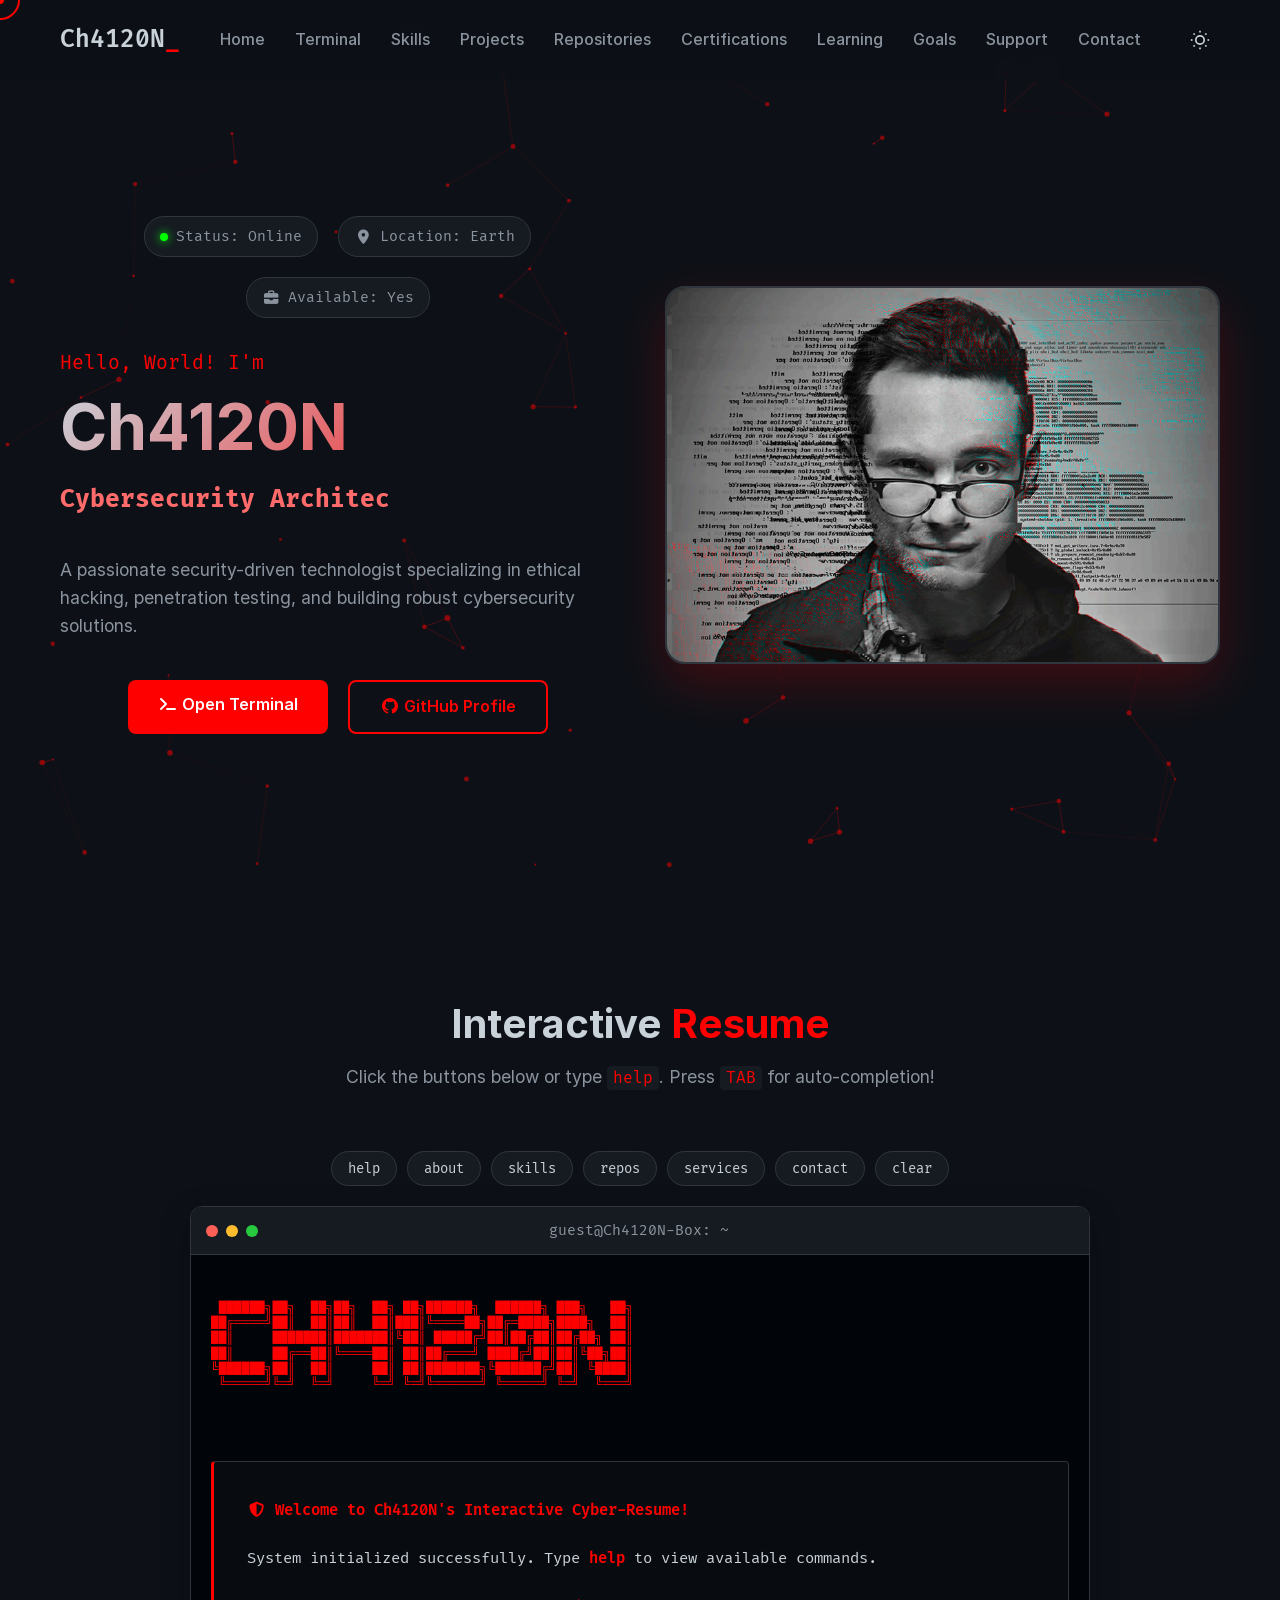
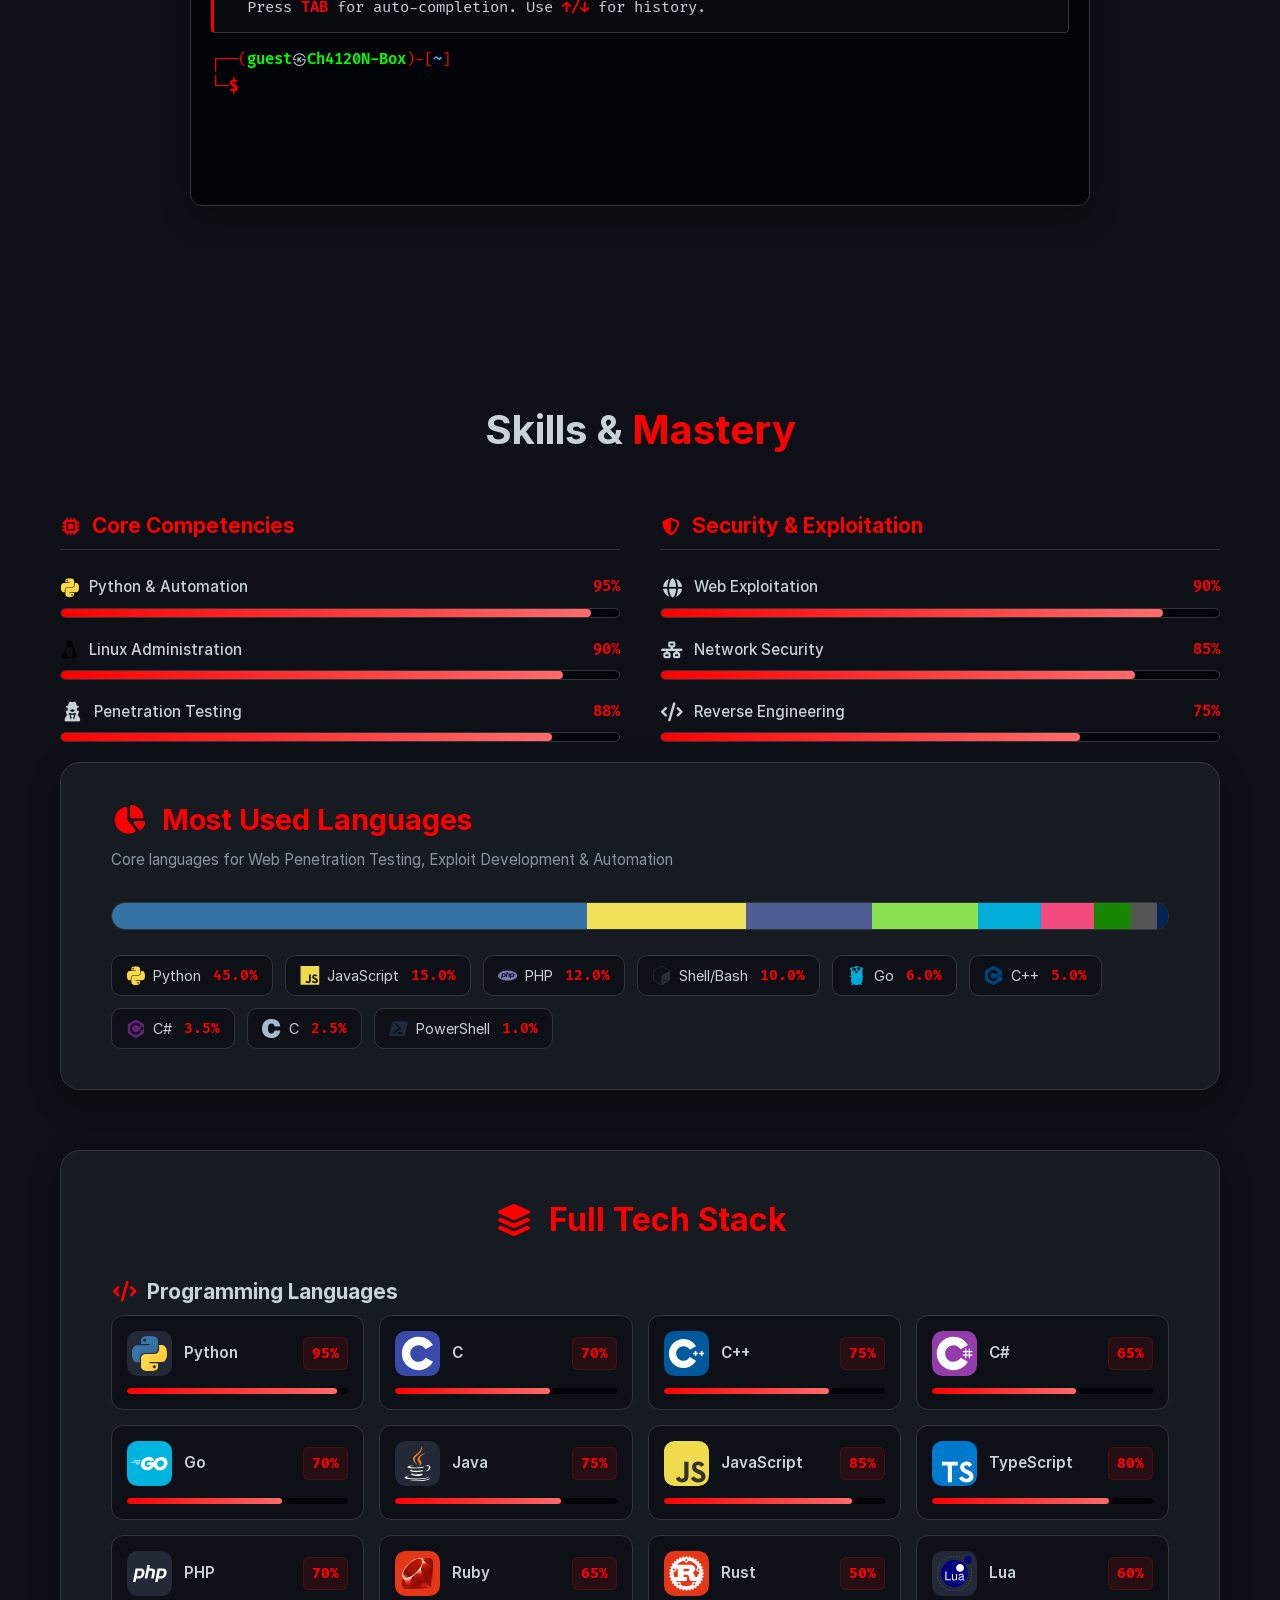
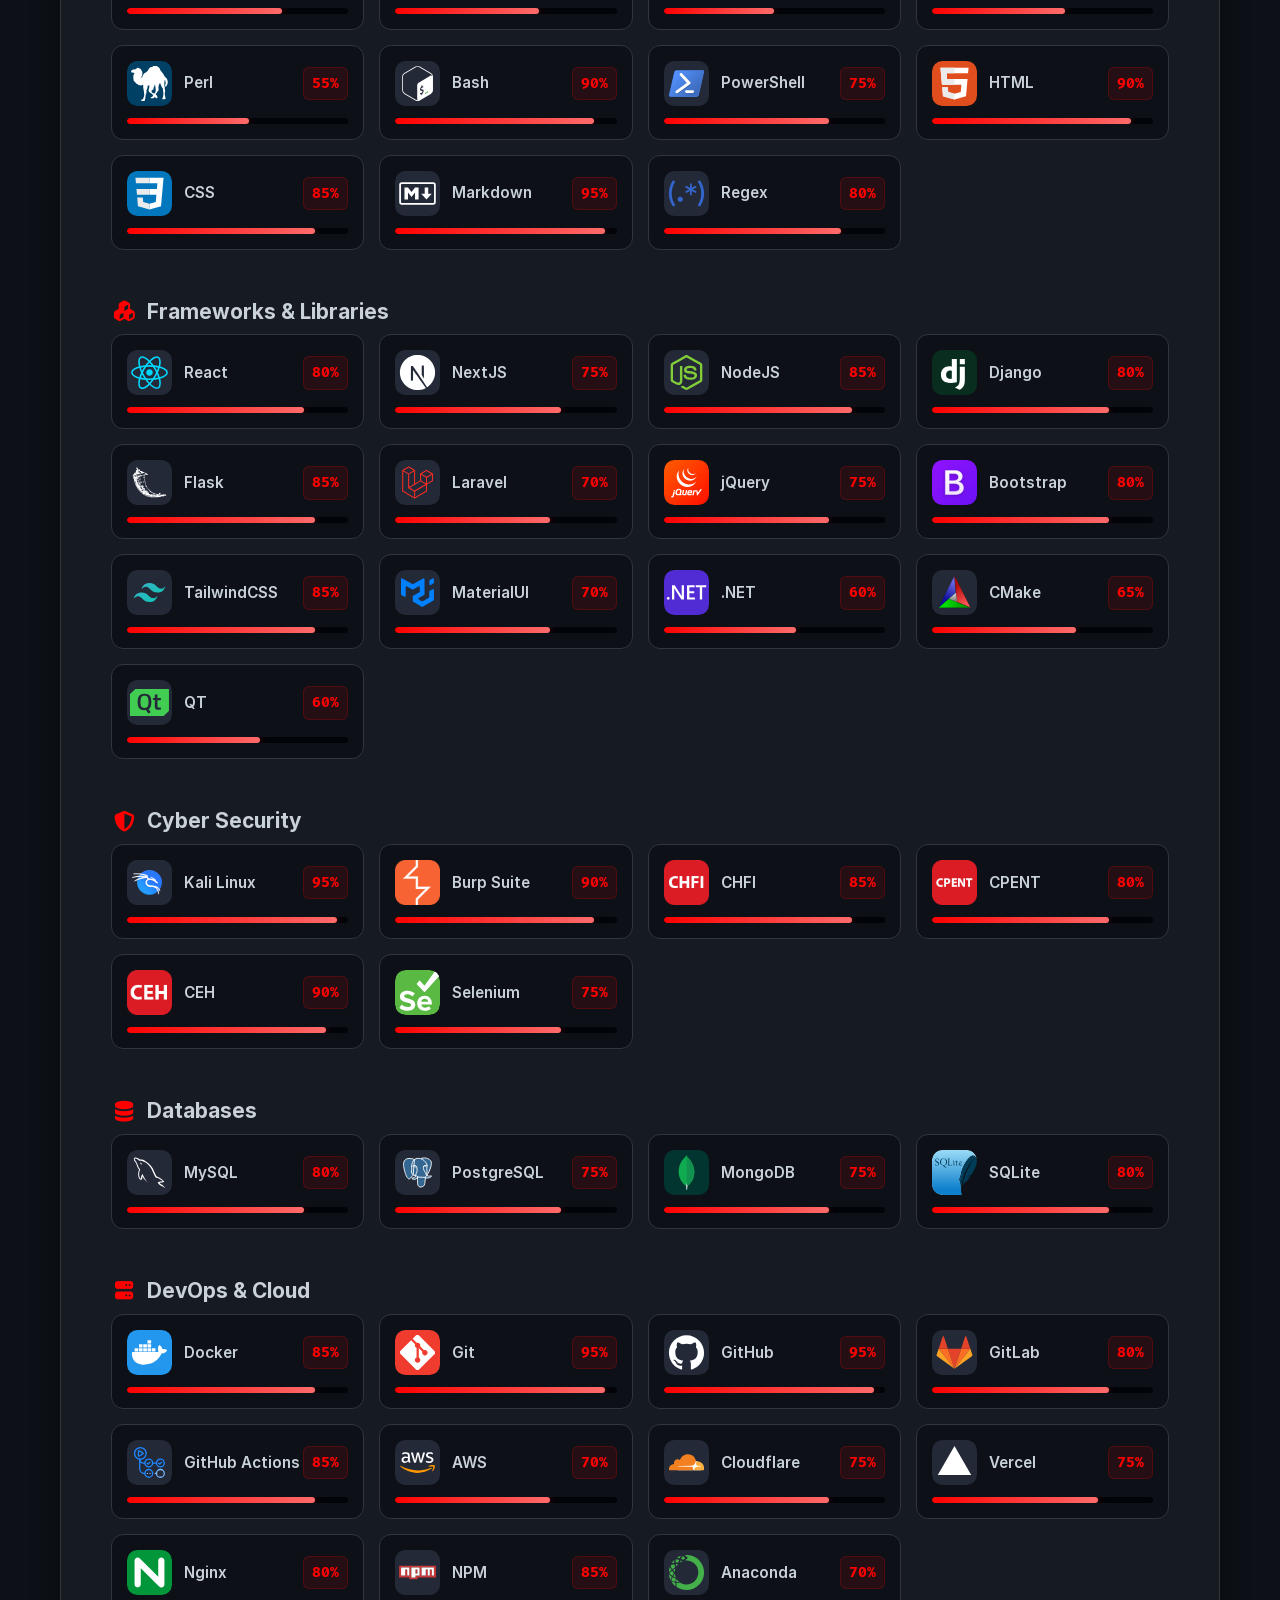
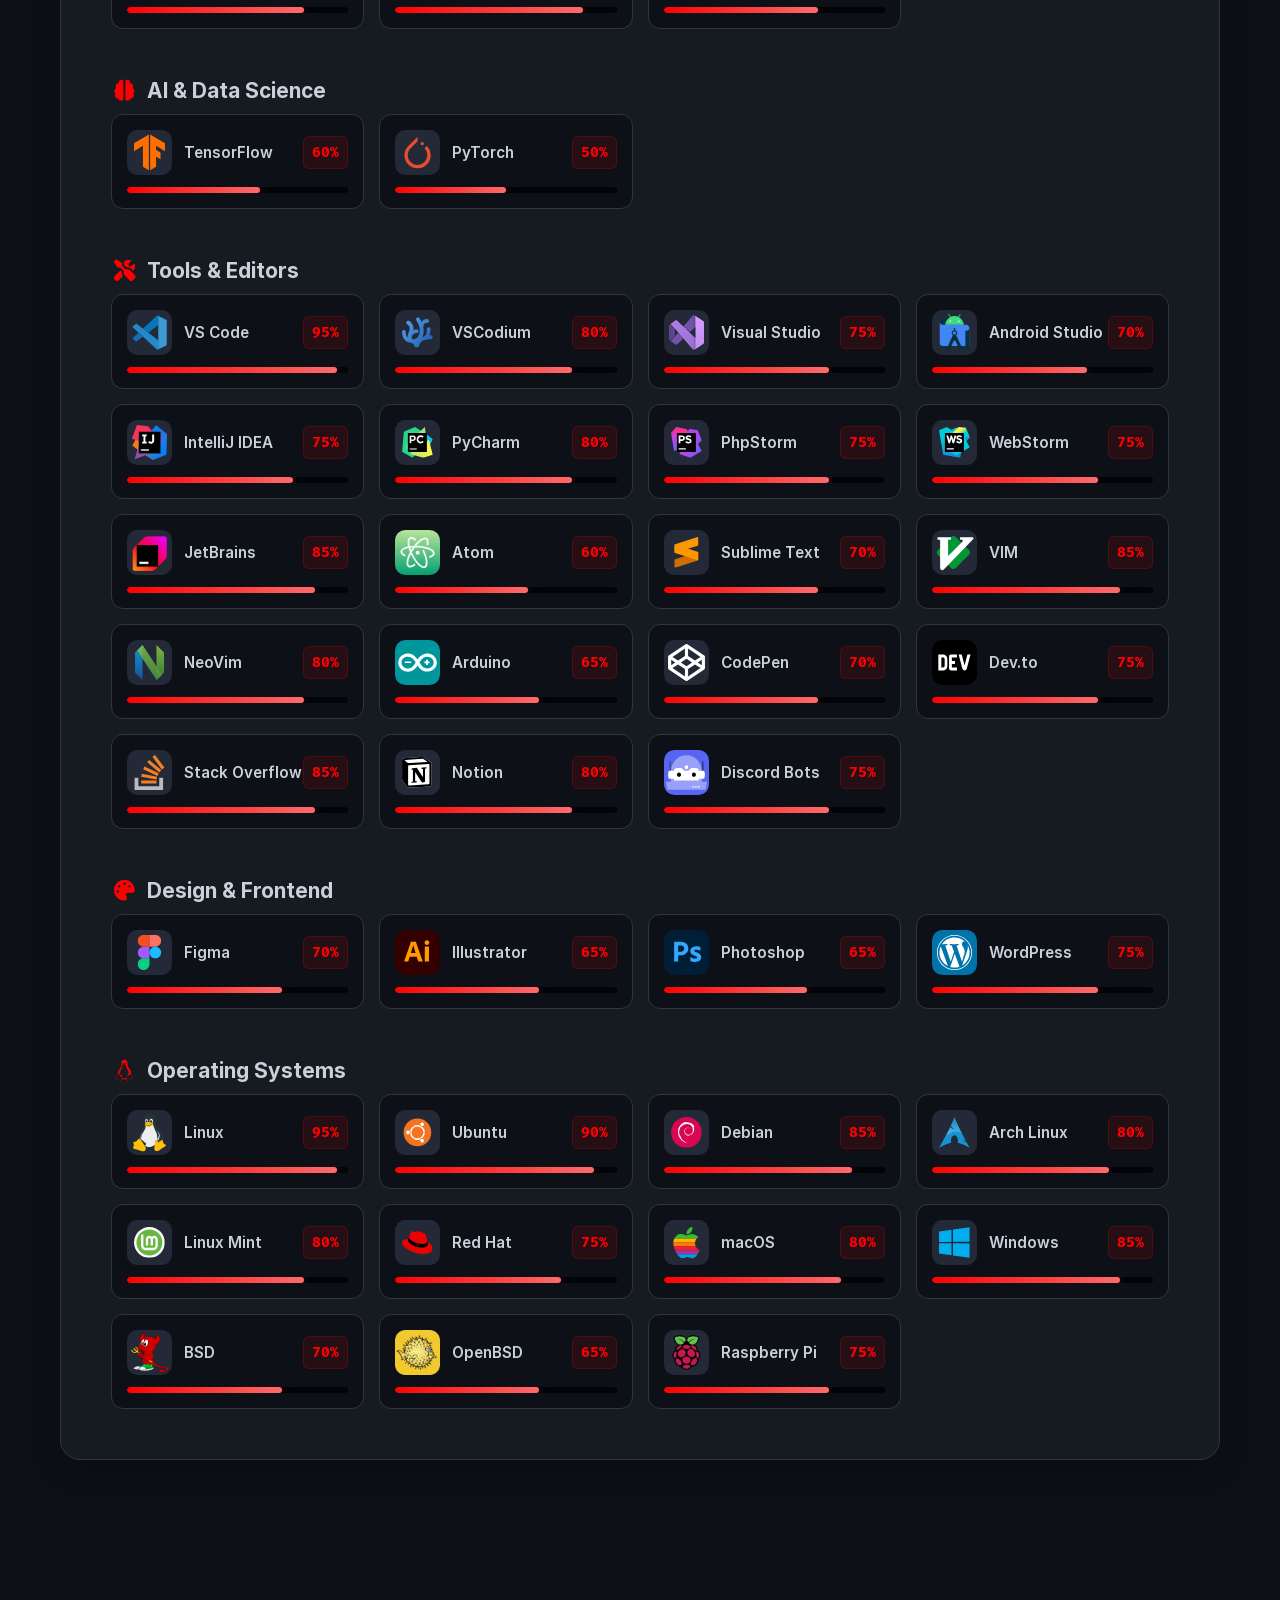
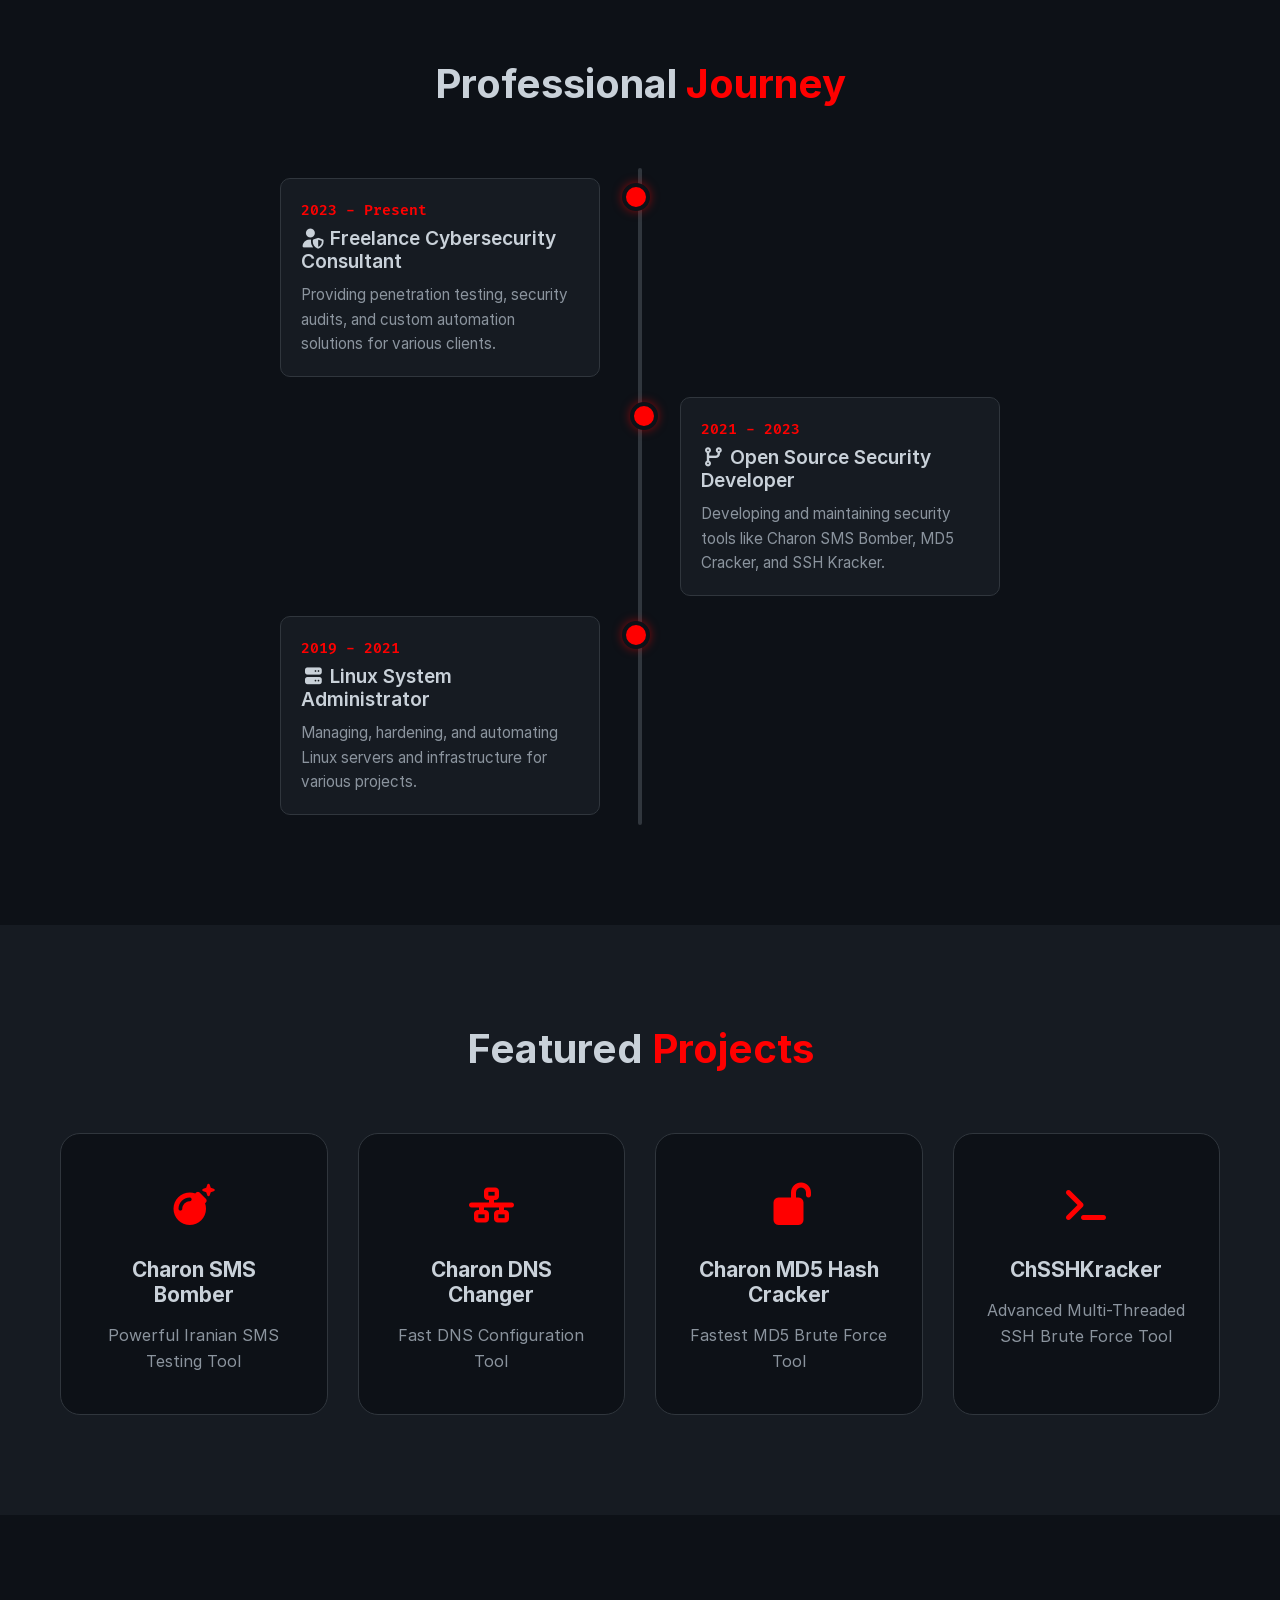
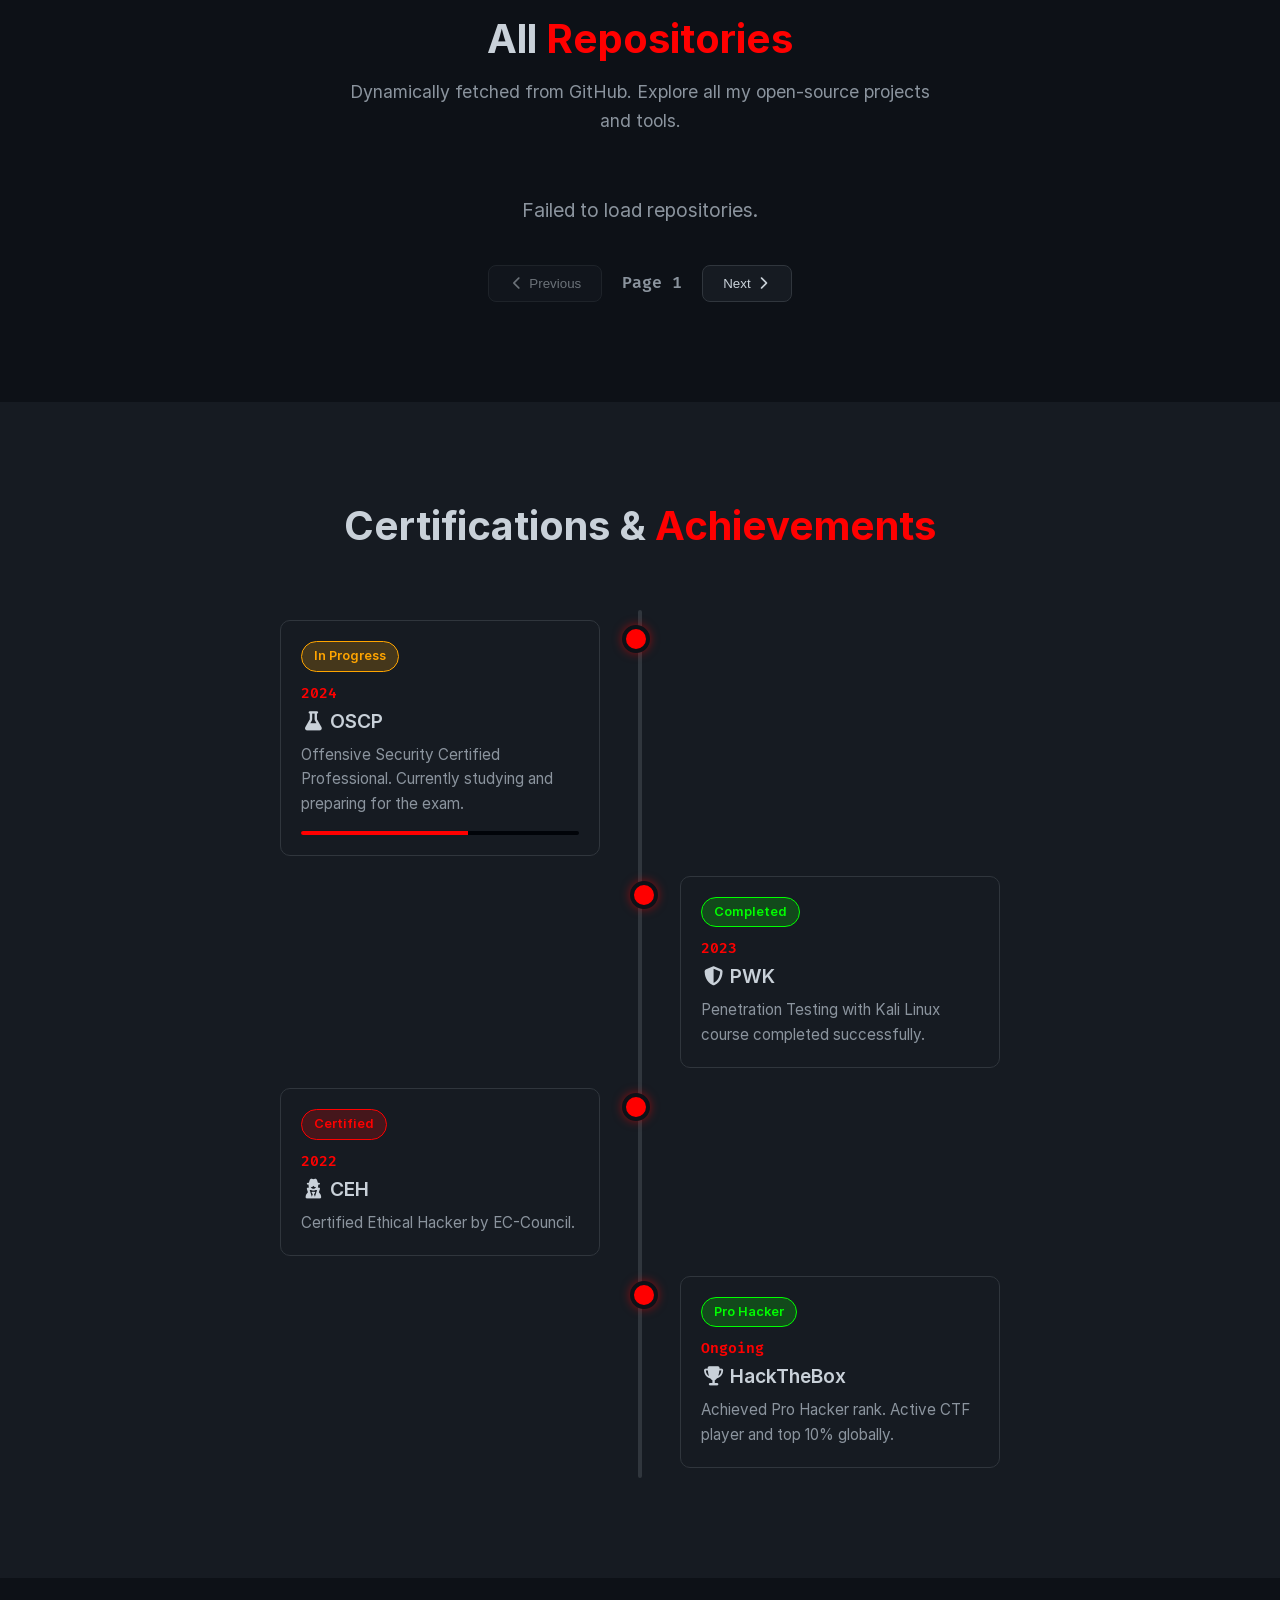
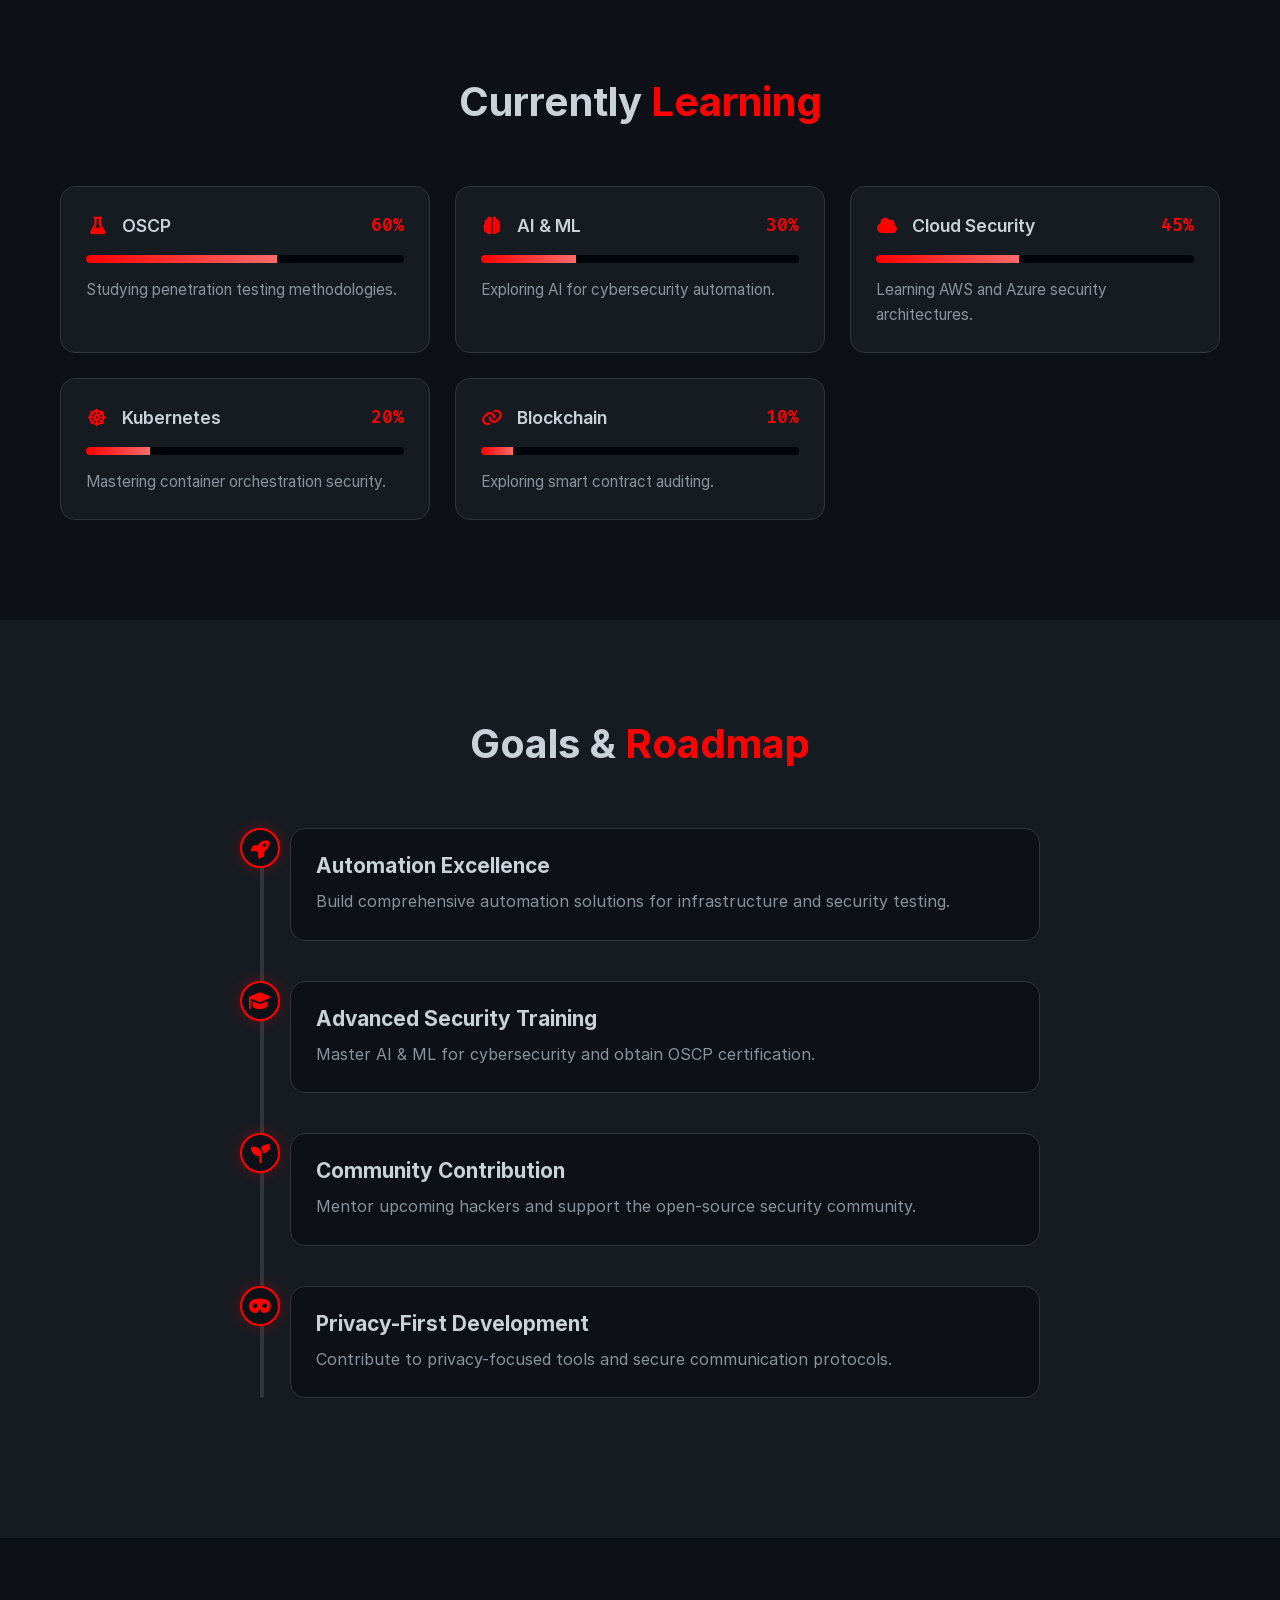
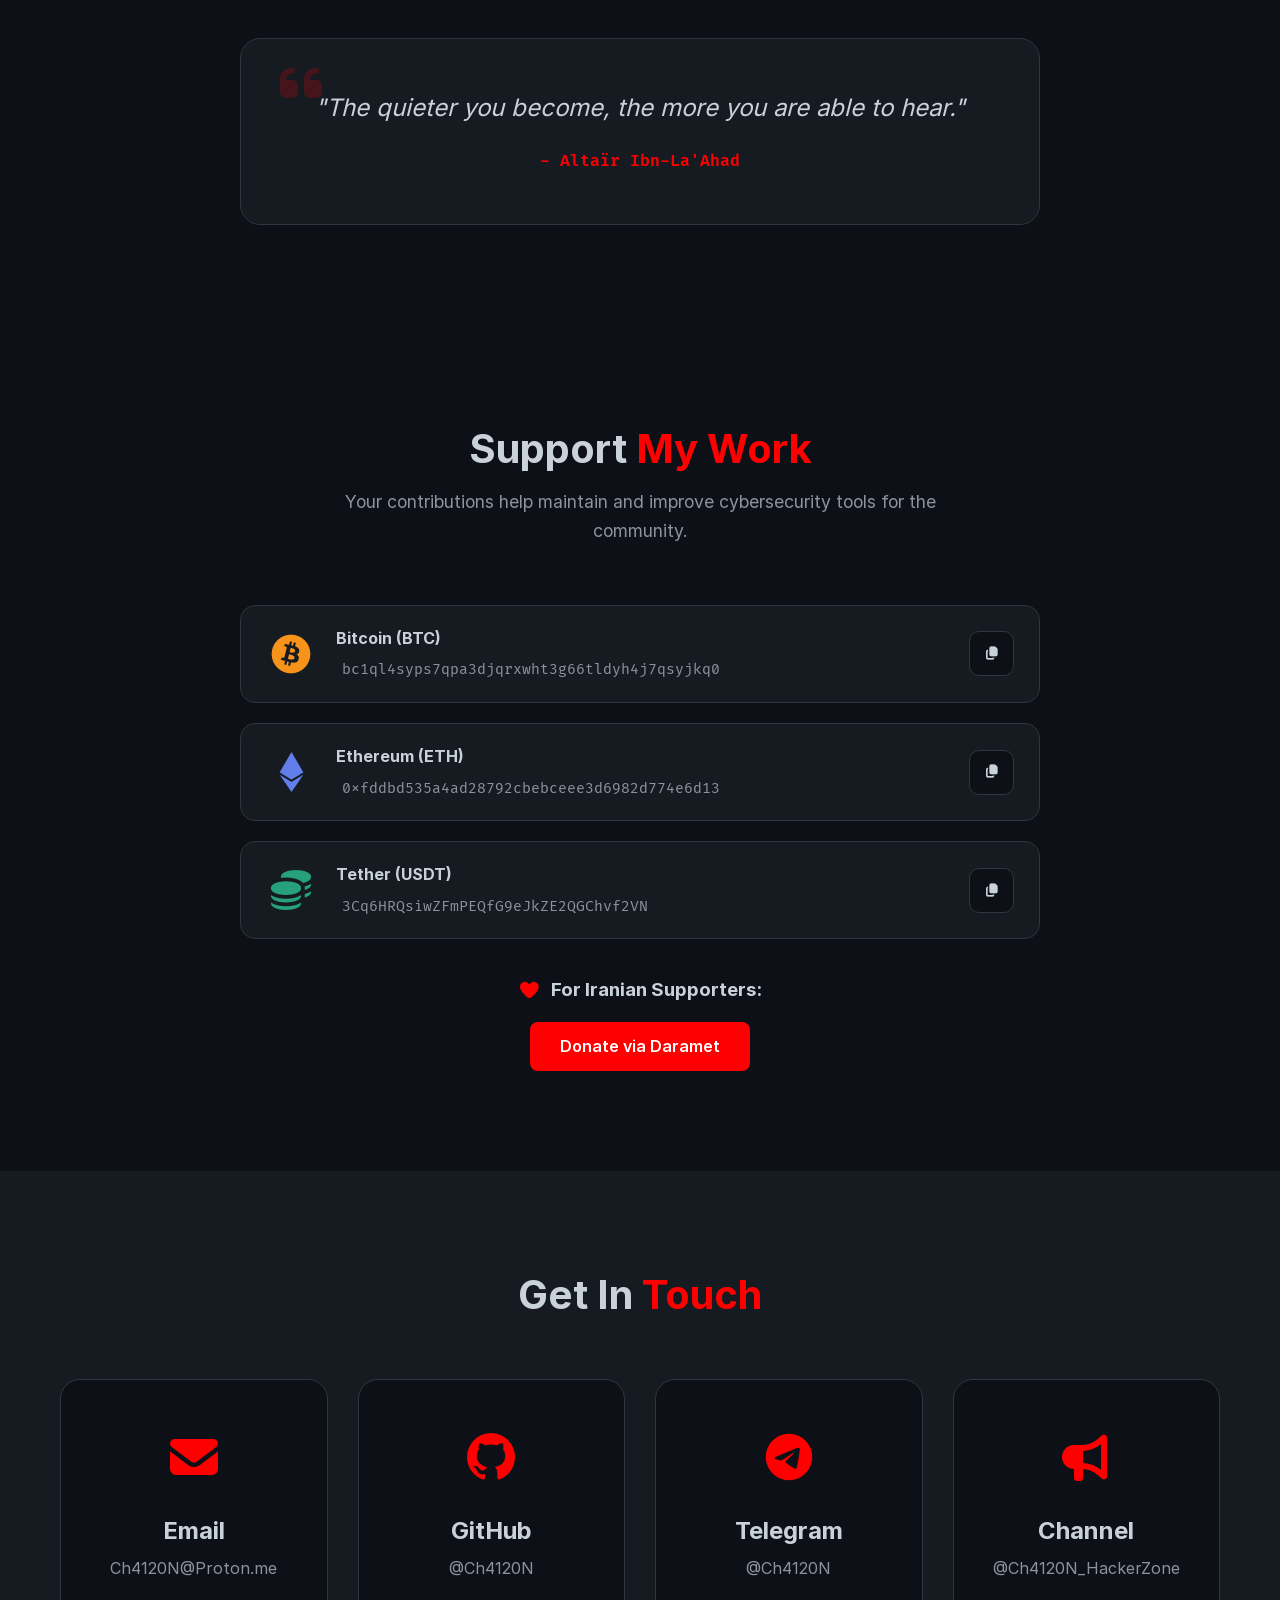
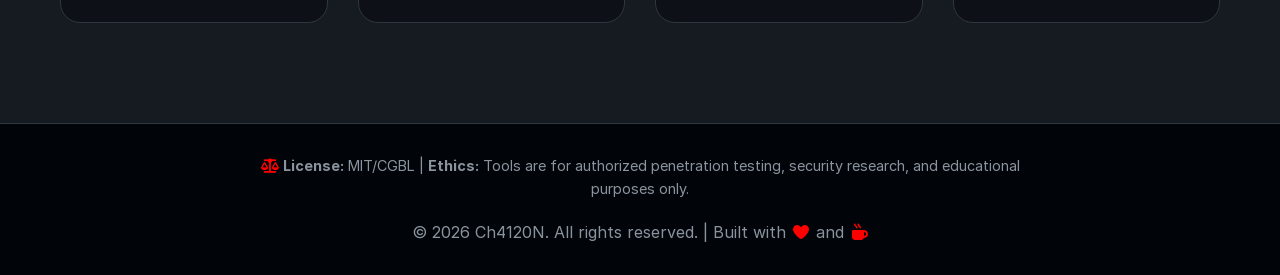
==== commit 80915cd1: "removes avarage progress bars" ====
--- a/public/index.html
+++ b/public/index.html
@@ -222,8 +222,7 @@
                 <h3 class="tech-stack-title"><i class="fas fa-layer-group"></i> Full Tech Stack</h3>
                 <div class="tech-categories">
                     <div class="tech-category">
-                        <div class="tech-category-header"><h4><i class="fas fa-code"></i> Programming Languages</h4><span class="tech-mastery">90%</span></div>
-                        <div class="tech-progress-container"><div class="tech-progress-fill" data-width="90"></div></div>
+                        <div class="tech-category-header"><h4><i class="fas fa-code"></i> Programming Languages</h4></div>
                         <div class="tech-grid">
                             <div class="tech-item-card"><div class="tech-card-header"><div class="tech-card-left"><img src="./images/icons/Python-Dark.svg" width="50" height="50" alt="Python" title="Python" class="tech-icon" /><span class="tech-name">Python</span></div><span class="tech-percent">95%</span></div><div class="tech-progress"><div class="tech-progress-fill" data-progress="95"></div></div></div>
                             <div class="tech-item-card"><div class="tech-card-header"><div class="tech-card-left"><img src="./images/icons/C.svg" width="50" height="50" alt="C" title="C" class="tech-icon" /><span class="tech-name">C</span></div><span class="tech-percent">70%</span></div><div class="tech-progress"><div class="tech-progress-fill" data-progress="70"></div></div></div>
@@ -247,8 +246,7 @@
                         </div>
                     </div>
                     <div class="tech-category">
-                        <div class="tech-category-header"><h4><i class="fas fa-cubes"></i> Frameworks & Libraries</h4><span class="tech-mastery">80%</span></div>
-                        <div class="tech-progress-container"><div class="tech-progress-fill" data-width="80"></div></div>
+                        <div class="tech-category-header"><h4><i class="fas fa-cubes"></i> Frameworks & Libraries</h4></div>
                         <div class="tech-grid">
                             <div class="tech-item-card"><div class="tech-card-header"><div class="tech-card-left"><img src="./images/icons/React-Dark.svg" width="50" height="50" alt="React" title="React" class="tech-icon" /><span class="tech-name">React</span></div><span class="tech-percent">80%</span></div><div class="tech-progress"><div class="tech-progress-fill" data-progress="80"></div></div></div>
                             <div class="tech-item-card"><div class="tech-card-header"><div class="tech-card-left"><img src="./images/icons/NextJS-Dark.svg" width="50" height="50" alt="NextJS" title="NextJS" class="tech-icon" /><span class="tech-name">NextJS</span></div><span class="tech-percent">75%</span></div><div class="tech-progress"><div class="tech-progress-fill" data-progress="75"></div></div></div>
@@ -266,8 +264,7 @@
                         </div>
                     </div>
                     <div class="tech-category">
-                        <div class="tech-category-header"><h4><i class="fas fa-shield-halved"></i> Cyber Security</h4><span class="tech-mastery">90%</span></div>
-                        <div class="tech-progress-container"><div class="tech-progress-fill" data-width="90"></div></div>
+                        <div class="tech-category-header"><h4><i class="fas fa-shield-halved"></i> Cyber Security</h4></div>
                         <div class="tech-grid">
                             <div class="tech-item-card"><div class="tech-card-header"><div class="tech-card-left"><img src="./images/icons/Kali-Dark.svg" width="50" height="50" alt="Kali Linux" title="Kali Linux" class="tech-icon" /><span class="tech-name">Kali Linux</span></div><span class="tech-percent">95%</span></div><div class="tech-progress"><div class="tech-progress-fill" data-progress="95"></div></div></div>
                             <div class="tech-item-card"><div class="tech-card-header"><div class="tech-card-left"><img src="./images/icons/burpsuite.png" width="50" height="50" alt="Burp Suite" title="Burp Suite" class="tech-icon" /><span class="tech-name">Burp Suite</span></div><span class="tech-percent">90%</span></div><div class="tech-progress"><div class="tech-progress-fill" data-progress="90"></div></div></div>
@@ -278,8 +275,7 @@
                         </div>
                     </div>
                     <div class="tech-category">
-                        <div class="tech-category-header"><h4><i class="fas fa-database"></i> Databases</h4><span class="tech-mastery">80%</span></div>
-                        <div class="tech-progress-container"><div class="tech-progress-fill" data-width="80"></div></div>
+                        <div class="tech-category-header"><h4><i class="fas fa-database"></i> Databases</h4></div>
                         <div class="tech-grid">
                             <div class="tech-item-card"><div class="tech-card-header"><div class="tech-card-left"><img src="./images/icons/MySQL-Dark.svg" width="50" height="50" alt="MySQL" title="MySQL" class="tech-icon" /><span class="tech-name">MySQL</span></div><span class="tech-percent">80%</span></div><div class="tech-progress"><div class="tech-progress-fill" data-progress="80"></div></div></div>
                             <div class="tech-item-card"><div class="tech-card-header"><div class="tech-card-left"><img src="./images/icons/PostgreSQL-Dark.svg" width="50" height="50" alt="PostgreSQL" title="PostgreSQL" class="tech-icon" /><span class="tech-name">PostgreSQL</span></div><span class="tech-percent">75%</span></div><div class="tech-progress"><div class="tech-progress-fill" data-progress="75"></div></div></div>
@@ -288,8 +284,7 @@
                         </div>
                     </div>
                     <div class="tech-category">
-                        <div class="tech-category-header"><h4><i class="fas fa-server"></i> DevOps & Cloud</h4><span class="tech-mastery">85%</span></div>
-                        <div class="tech-progress-container"><div class="tech-progress-fill" data-width="85"></div></div>
+                        <div class="tech-category-header"><h4><i class="fas fa-server"></i> DevOps & Cloud</h4></div>
                         <div class="tech-grid">
                             <div class="tech-item-card"><div class="tech-card-header"><div class="tech-card-left"><img src="./images/icons/Docker.svg" width="50" height="50" alt="Docker" title="Docker" class="tech-icon" /><span class="tech-name">Docker</span></div><span class="tech-percent">85%</span></div><div class="tech-progress"><div class="tech-progress-fill" data-progress="85"></div></div></div>
                             <div class="tech-item-card"><div class="tech-card-header"><div class="tech-card-left"><img src="./images/icons/Git.svg" width="50" height="50" alt="Git" title="Git" class="tech-icon" /><span class="tech-name">Git</span></div><span class="tech-percent">95%</span></div><div class="tech-progress"><div class="tech-progress-fill" data-progress="95"></div></div></div>
@@ -305,16 +300,14 @@
                         </div>
                     </div>
                     <div class="tech-category">
-                        <div class="tech-category-header"><h4><i class="fas fa-brain"></i> AI & Data Science</h4><span class="tech-mastery">60%</span></div>
-                        <div class="tech-progress-container"><div class="tech-progress-fill" data-width="60"></div></div>
+                        <div class="tech-category-header"><h4><i class="fas fa-brain"></i> AI & Data Science</h4></div>
                         <div class="tech-grid">
                             <div class="tech-item-card"><div class="tech-card-header"><div class="tech-card-left"><img src="./images/icons/TensorFlow-Dark.svg" width="50" height="50" alt="TensorFlow" title="TensorFlow" class="tech-icon" /><span class="tech-name">TensorFlow</span></div><span class="tech-percent">60%</span></div><div class="tech-progress"><div class="tech-progress-fill" data-progress="60"></div></div></div>
                             <div class="tech-item-card"><div class="tech-card-header"><div class="tech-card-left"><img src="./images/icons/PyTorch-Dark.svg" width="50" height="50" alt="PyTorch" title="PyTorch" class="tech-icon" /><span class="tech-name">PyTorch</span></div><span class="tech-percent">50%</span></div><div class="tech-progress"><div class="tech-progress-fill" data-progress="50"></div></div></div>
                         </div>
                     </div>
                     <div class="tech-category">
-                        <div class="tech-category-header"><h4><i class="fas fa-screwdriver-wrench"></i> Tools & Editors</h4><span class="tech-mastery">85%</span></div>
-                        <div class="tech-progress-container"><div class="tech-progress-fill" data-width="85"></div></div>
+                        <div class="tech-category-header"><h4><i class="fas fa-screwdriver-wrench"></i> Tools & Editors</h4></div>
                         <div class="tech-grid">
                             <div class="tech-item-card"><div class="tech-card-header"><div class="tech-card-left"><img src="./images/icons/VSCode-Dark.svg" width="50" height="50" alt="VS Code" title="VS Code" class="tech-icon" /><span class="tech-name">VS Code</span></div><span class="tech-percent">95%</span></div><div class="tech-progress"><div class="tech-progress-fill" data-progress="95"></div></div></div>
                             <div class="tech-item-card"><div class="tech-card-header"><div class="tech-card-left"><img src="./images/icons/VSCodium-Dark.svg" width="50" height="50" alt="VSCodium" title="VSCodium" class="tech-icon" /><span class="tech-name">VSCodium</span></div><span class="tech-percent">80%</span></div><div class="tech-progress"><div class="tech-progress-fill" data-progress="80"></div></div></div>
@@ -338,8 +331,7 @@
                         </div>
                     </div>
                     <div class="tech-category">
-                        <div class="tech-category-header"><h4><i class="fas fa-palette"></i> Design & Frontend</h4><span class="tech-mastery">75%</span></div>
-                        <div class="tech-progress-container"><div class="tech-progress-fill" data-width="75"></div></div>
+                        <div class="tech-category-header"><h4><i class="fas fa-palette"></i> Design & Frontend</h4></div>
                         <div class="tech-grid">
                             <div class="tech-item-card"><div class="tech-card-header"><div class="tech-card-left"><img src="./images/icons/Figma-Dark.svg" width="50" height="50" alt="Figma" title="Figma" class="tech-icon" /><span class="tech-name">Figma</span></div><span class="tech-percent">70%</span></div><div class="tech-progress"><div class="tech-progress-fill" data-progress="70"></div></div></div>
                             <div class="tech-item-card"><div class="tech-card-header"><div class="tech-card-left"><img src="./images/icons/Illustrator.svg" width="50" height="50" alt="Illustrator" title="Illustrator" class="tech-icon" /><span class="tech-name">Illustrator</span></div><span class="tech-percent">65%</span></div><div class="tech-progress"><div class="tech-progress-fill" data-progress="65"></div></div></div>
@@ -348,8 +340,7 @@
                         </div>
                     </div>
                     <div class="tech-category">
-                        <div class="tech-category-header"><h4><i class="fab fa-linux"></i> Operating Systems</h4><span class="tech-mastery">90%</span></div>
-                        <div class="tech-progress-container"><div class="tech-progress-fill" data-width="90"></div></div>
+                        <div class="tech-category-header"><h4><i class="fab fa-linux"></i> Operating Systems</h4></div>
                         <div class="tech-grid">
                             <div class="tech-item-card"><div class="tech-card-header"><div class="tech-card-left"><img src="./images/icons/Linux-Dark.svg" width="50" height="50" alt="Linux" title="Linux" class="tech-icon" /><span class="tech-name">Linux</span></div><span class="tech-percent">95%</span></div><div class="tech-progress"><div class="tech-progress-fill" data-progress="95"></div></div></div>
                             <div class="tech-item-card"><div class="tech-card-header"><div class="tech-card-left"><img src="./images/icons/Ubuntu-Dark.svg" width="50" height="50" alt="Ubuntu" title="Ubuntu" class="tech-icon" /><span class="tech-name">Ubuntu</span></div><span class="tech-percent">90%</span></div><div class="tech-progress"><div class="tech-progress-fill" data-progress="90"></div></div></div>
--- a/public/css/components.css
+++ b/public/css/components.css
@@ -186,7 +186,8 @@
 .tech-percent{font-family:'Fira Code',monospace;font-weight:700;font-size:.9rem;color:var(--accent);background:rgba(255,0,0,.1);padding:4px 8px;border-radius:6px;border:1px solid rgba(255,0,0,.2)}
 .tech-progress{width:100%;height:6px;background:var(--bg-tertiary);border-radius:3px;overflow:hidden;position:relative}
 .tech-progress-fill{height:100%;background:linear-gradient(90deg,var(--accent),var(--accent-secondary));border-radius:3px;width:0;transition:width 1.5s ease-out;box-shadow:0 0 8px rgba(255,0,0,.4)}
-
+img.tech-icon { width: 45px; height: 45px; object-fit: contain; transition: transform .3s ease; }
+.tech-item-card:hover img.tech-icon { transform: scale(1.15) rotate(5deg); }
 
 /* Projects */
 .projects-section { padding: 100px 0; background-color: var(--bg-secondary); }
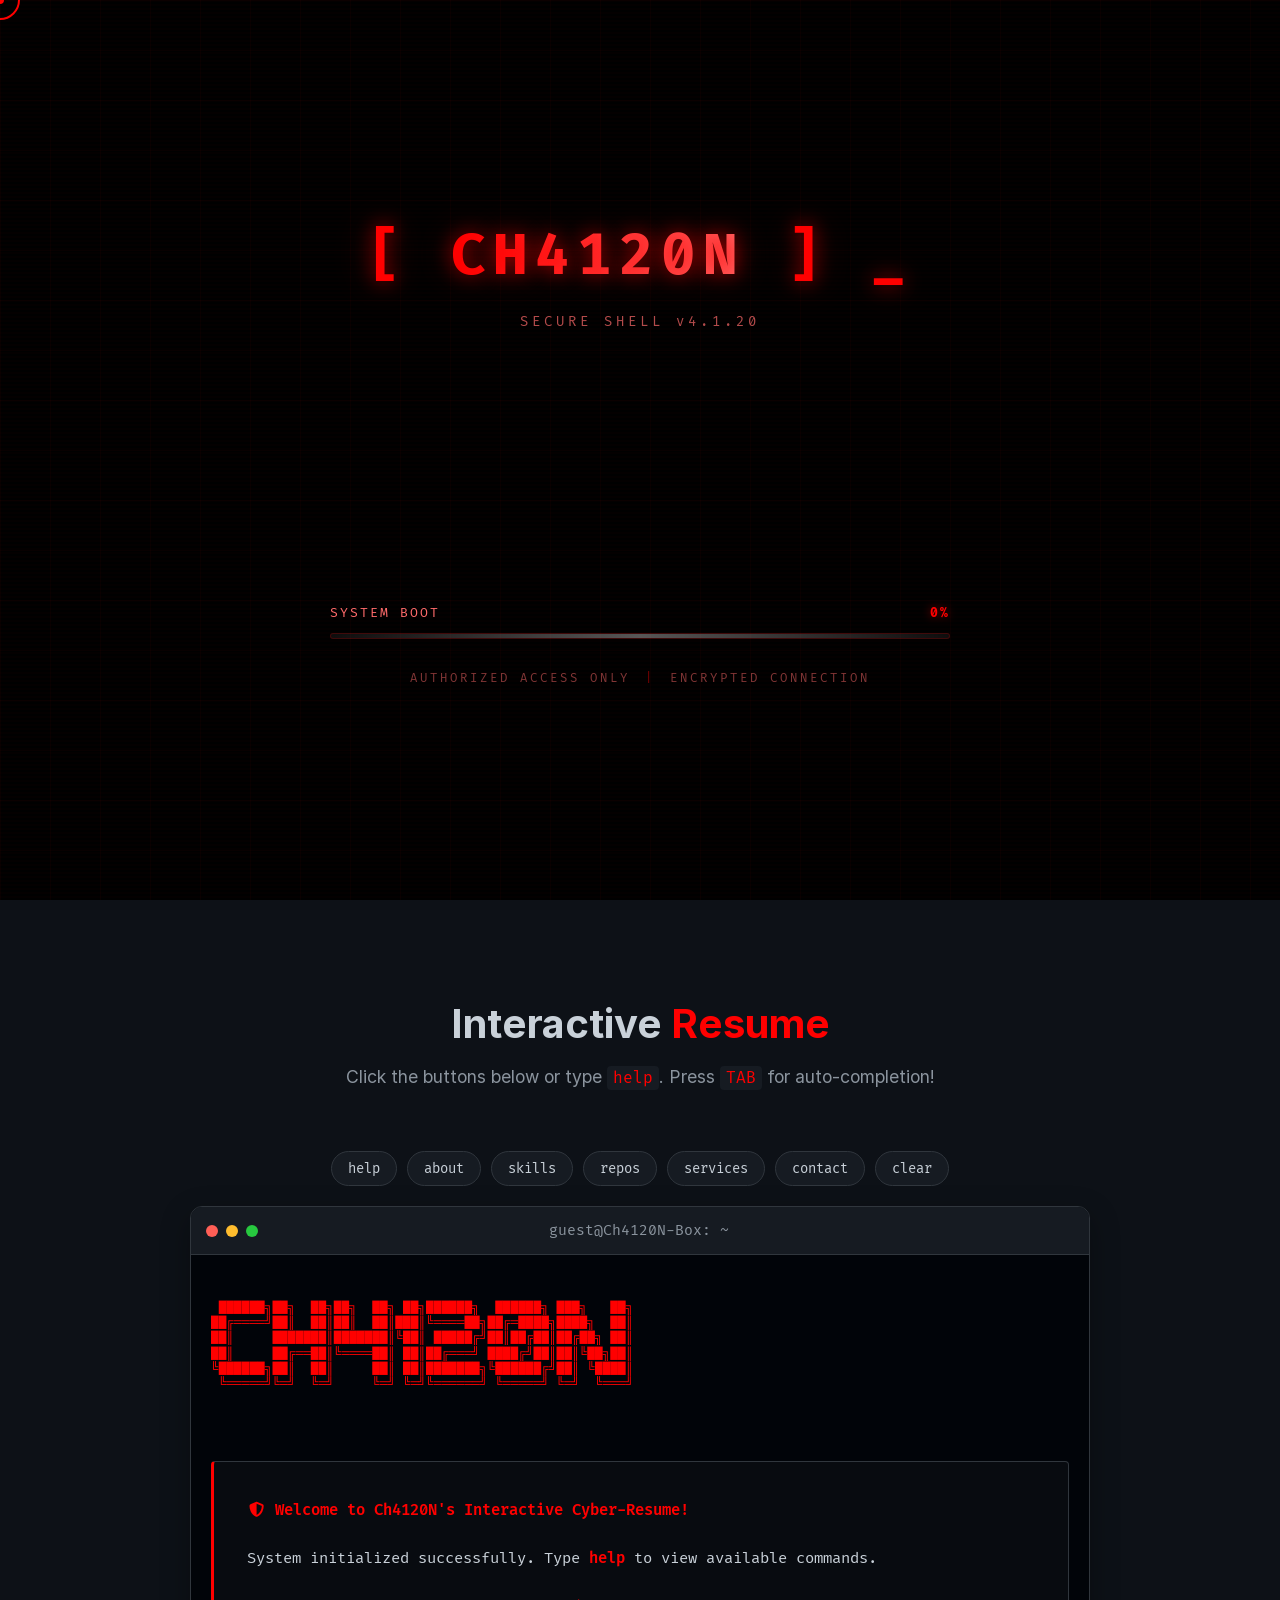
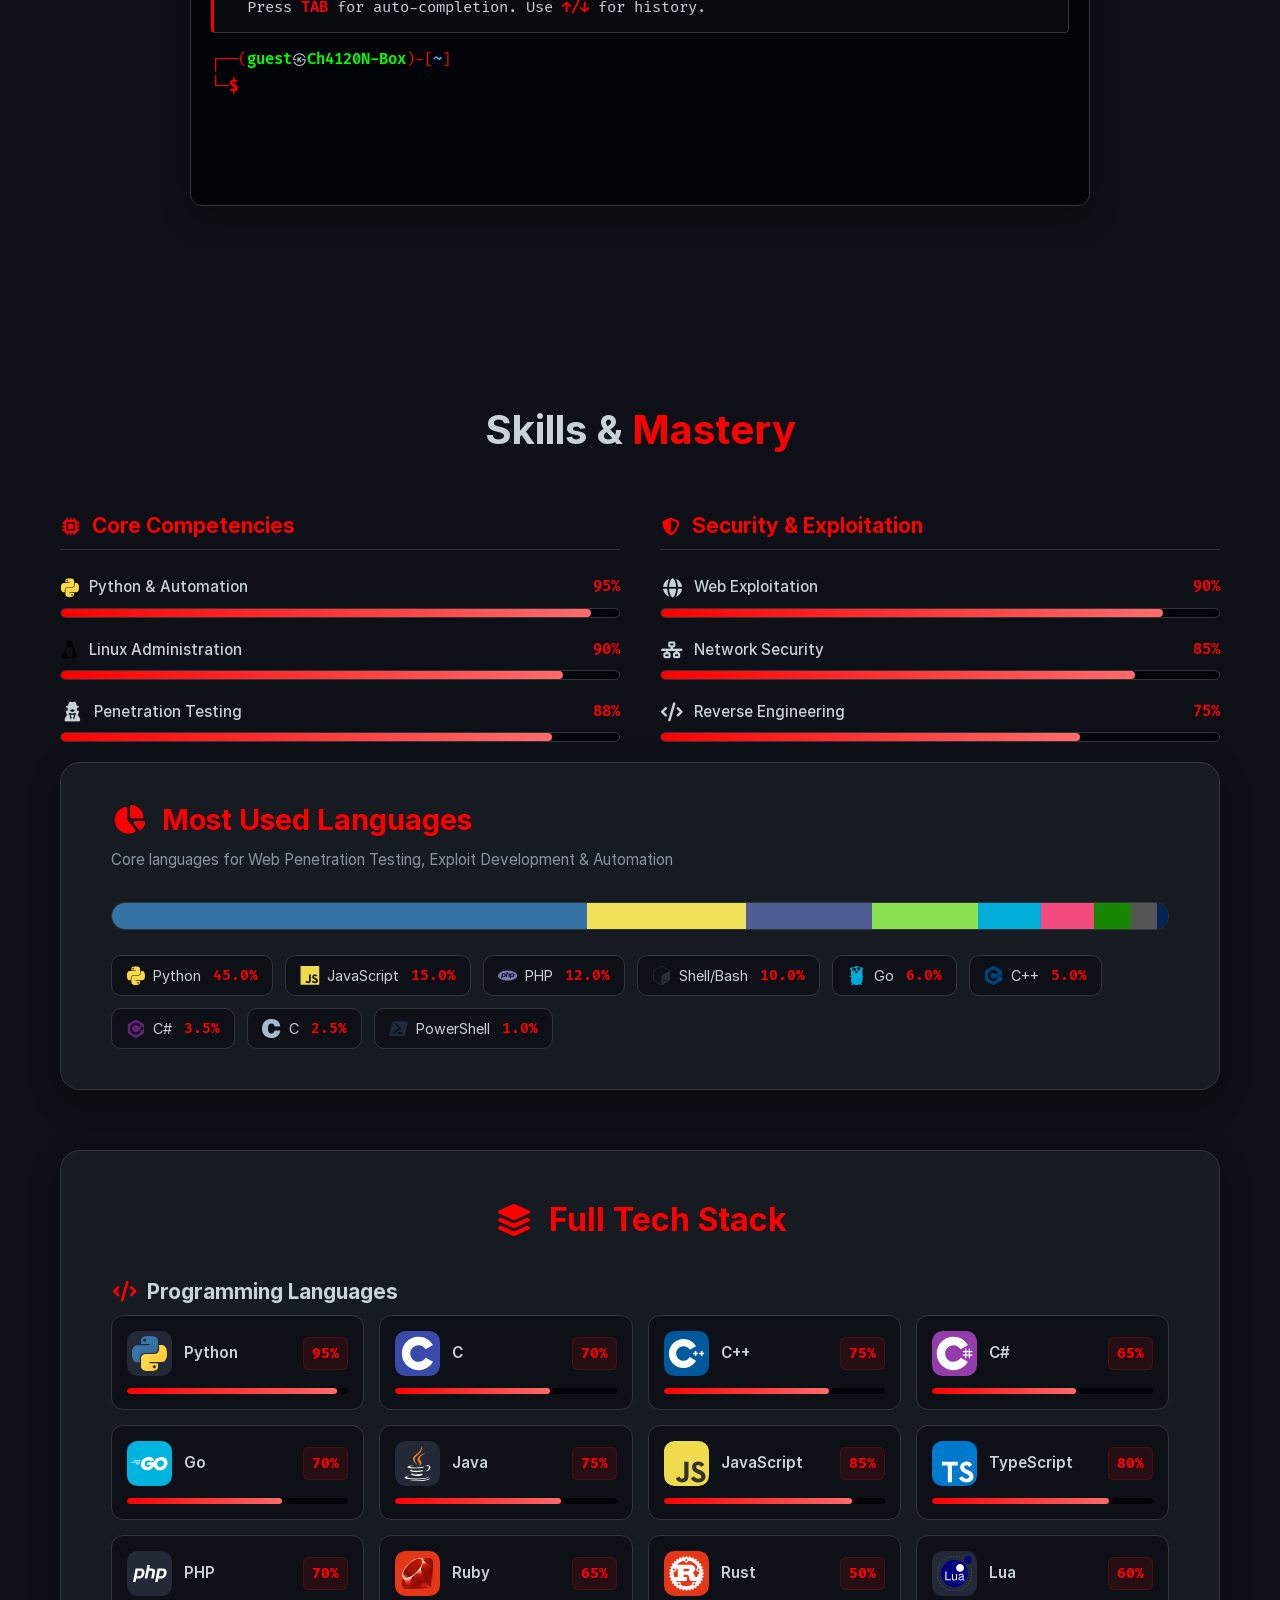
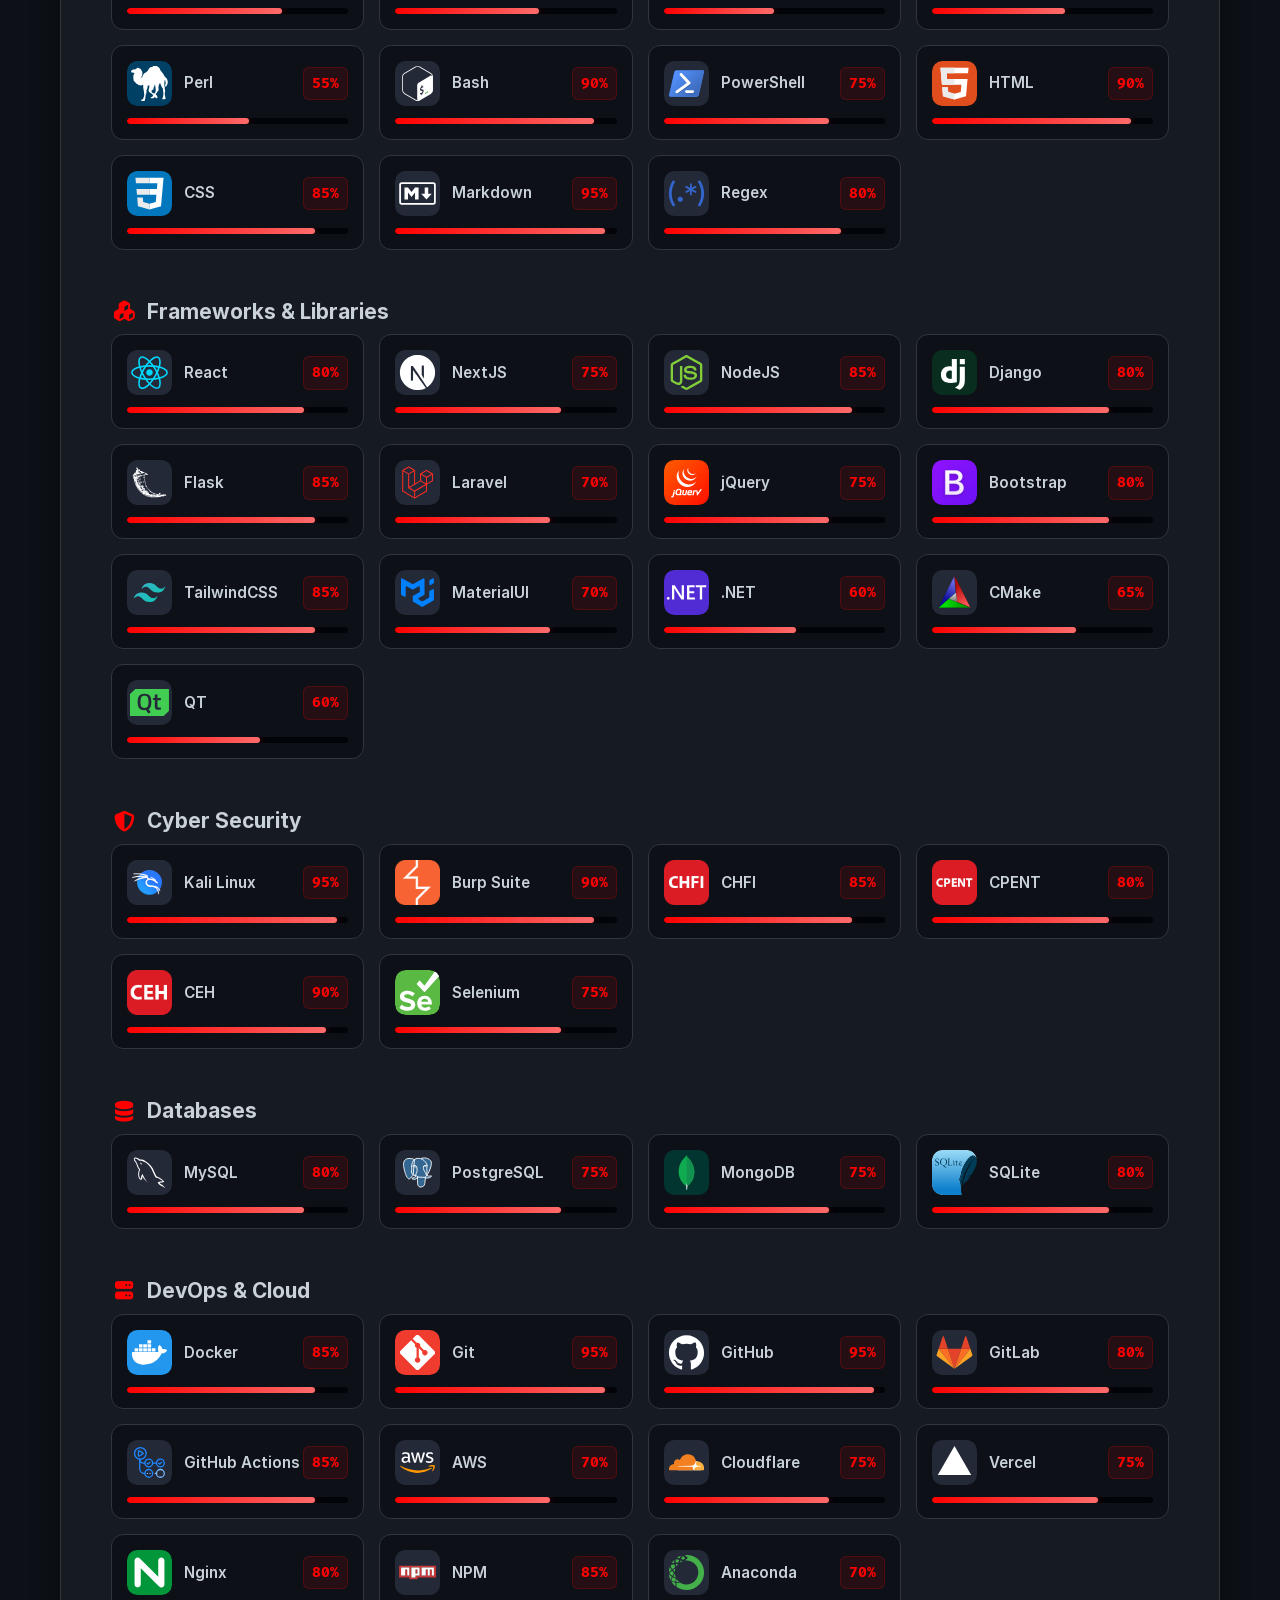
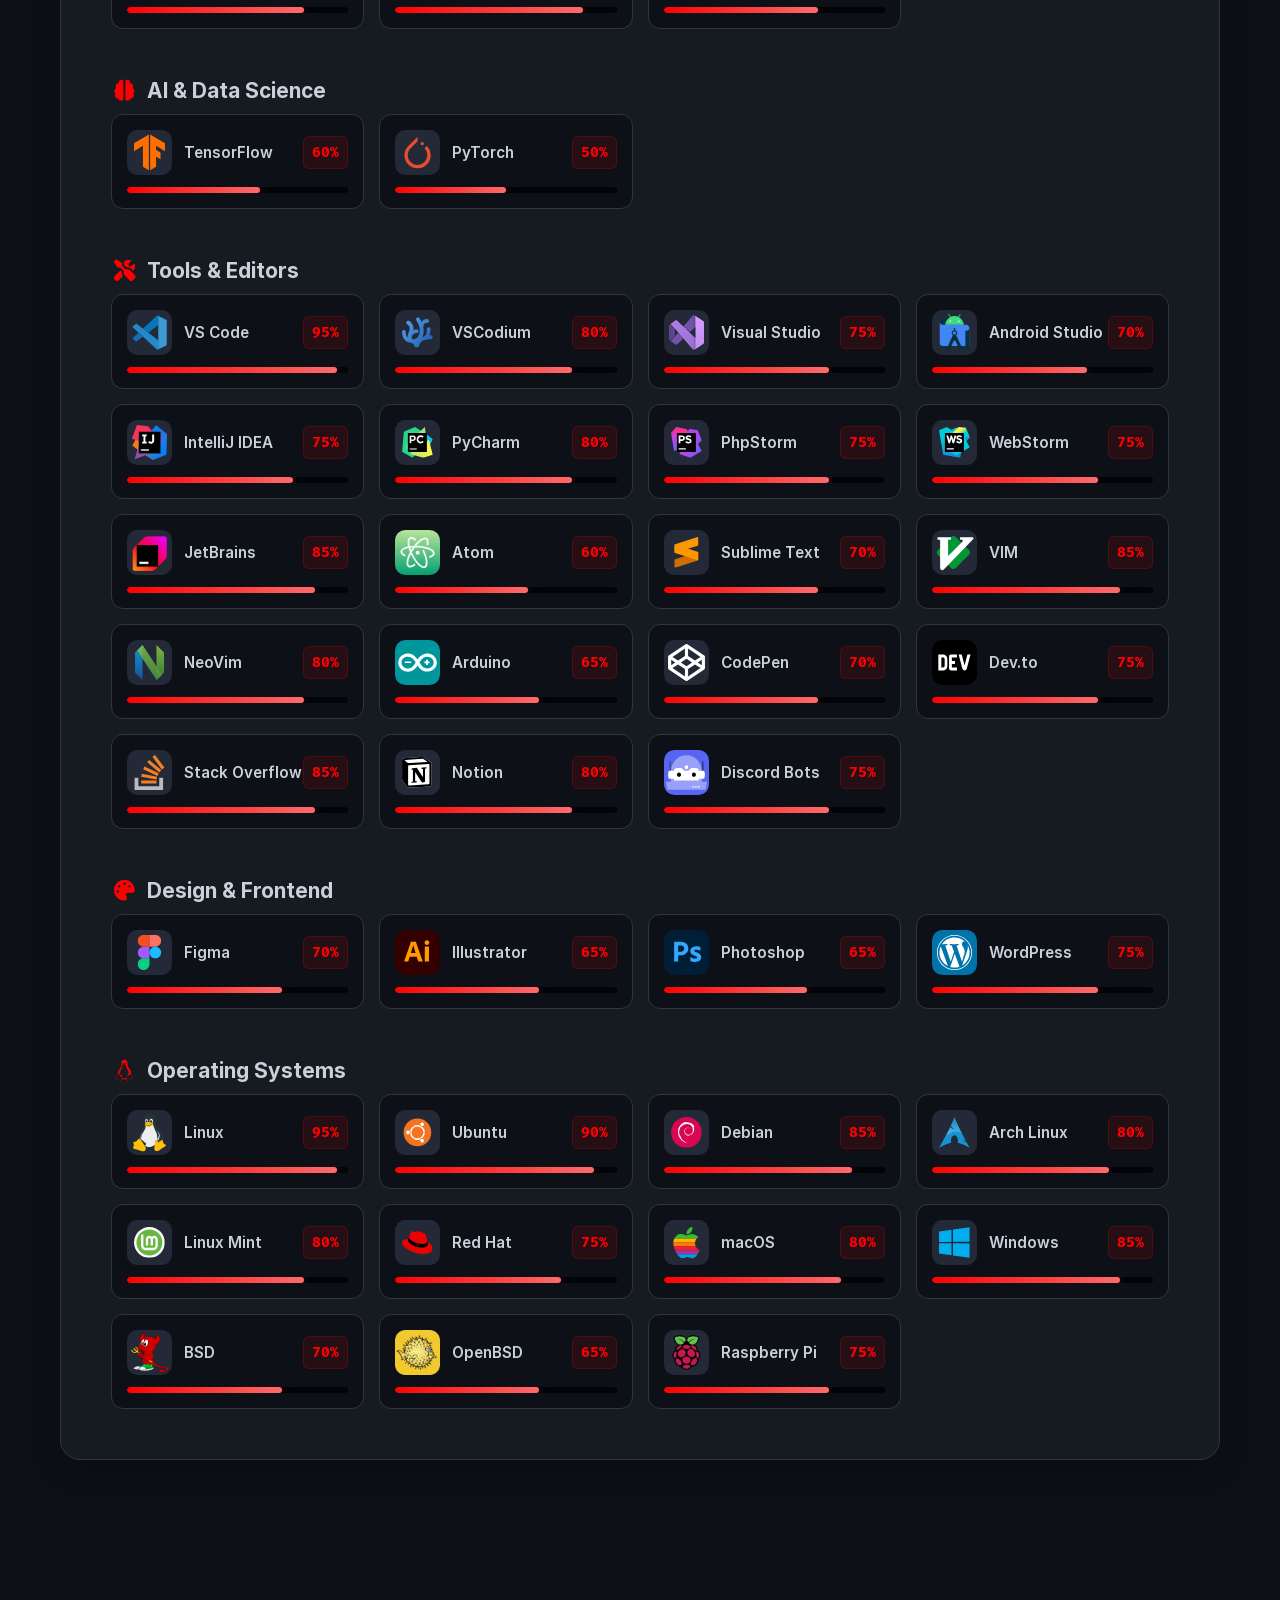
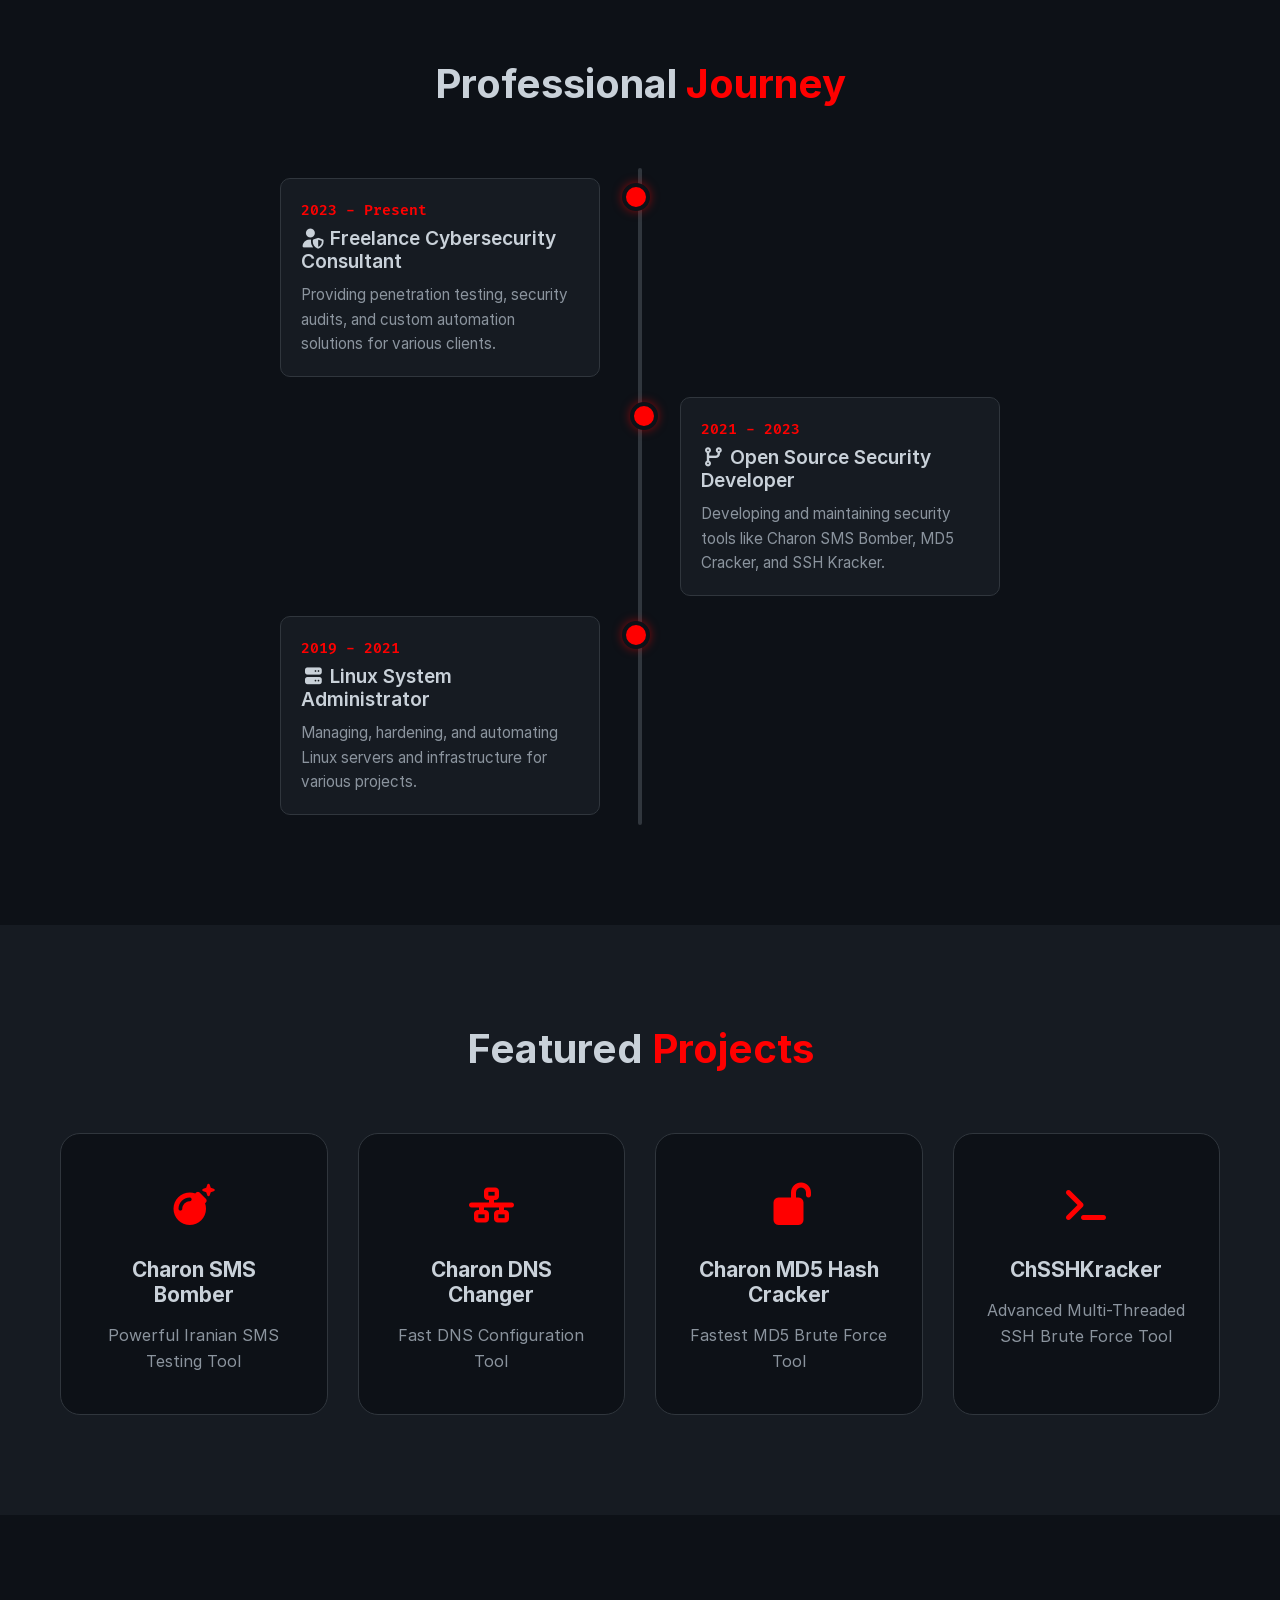
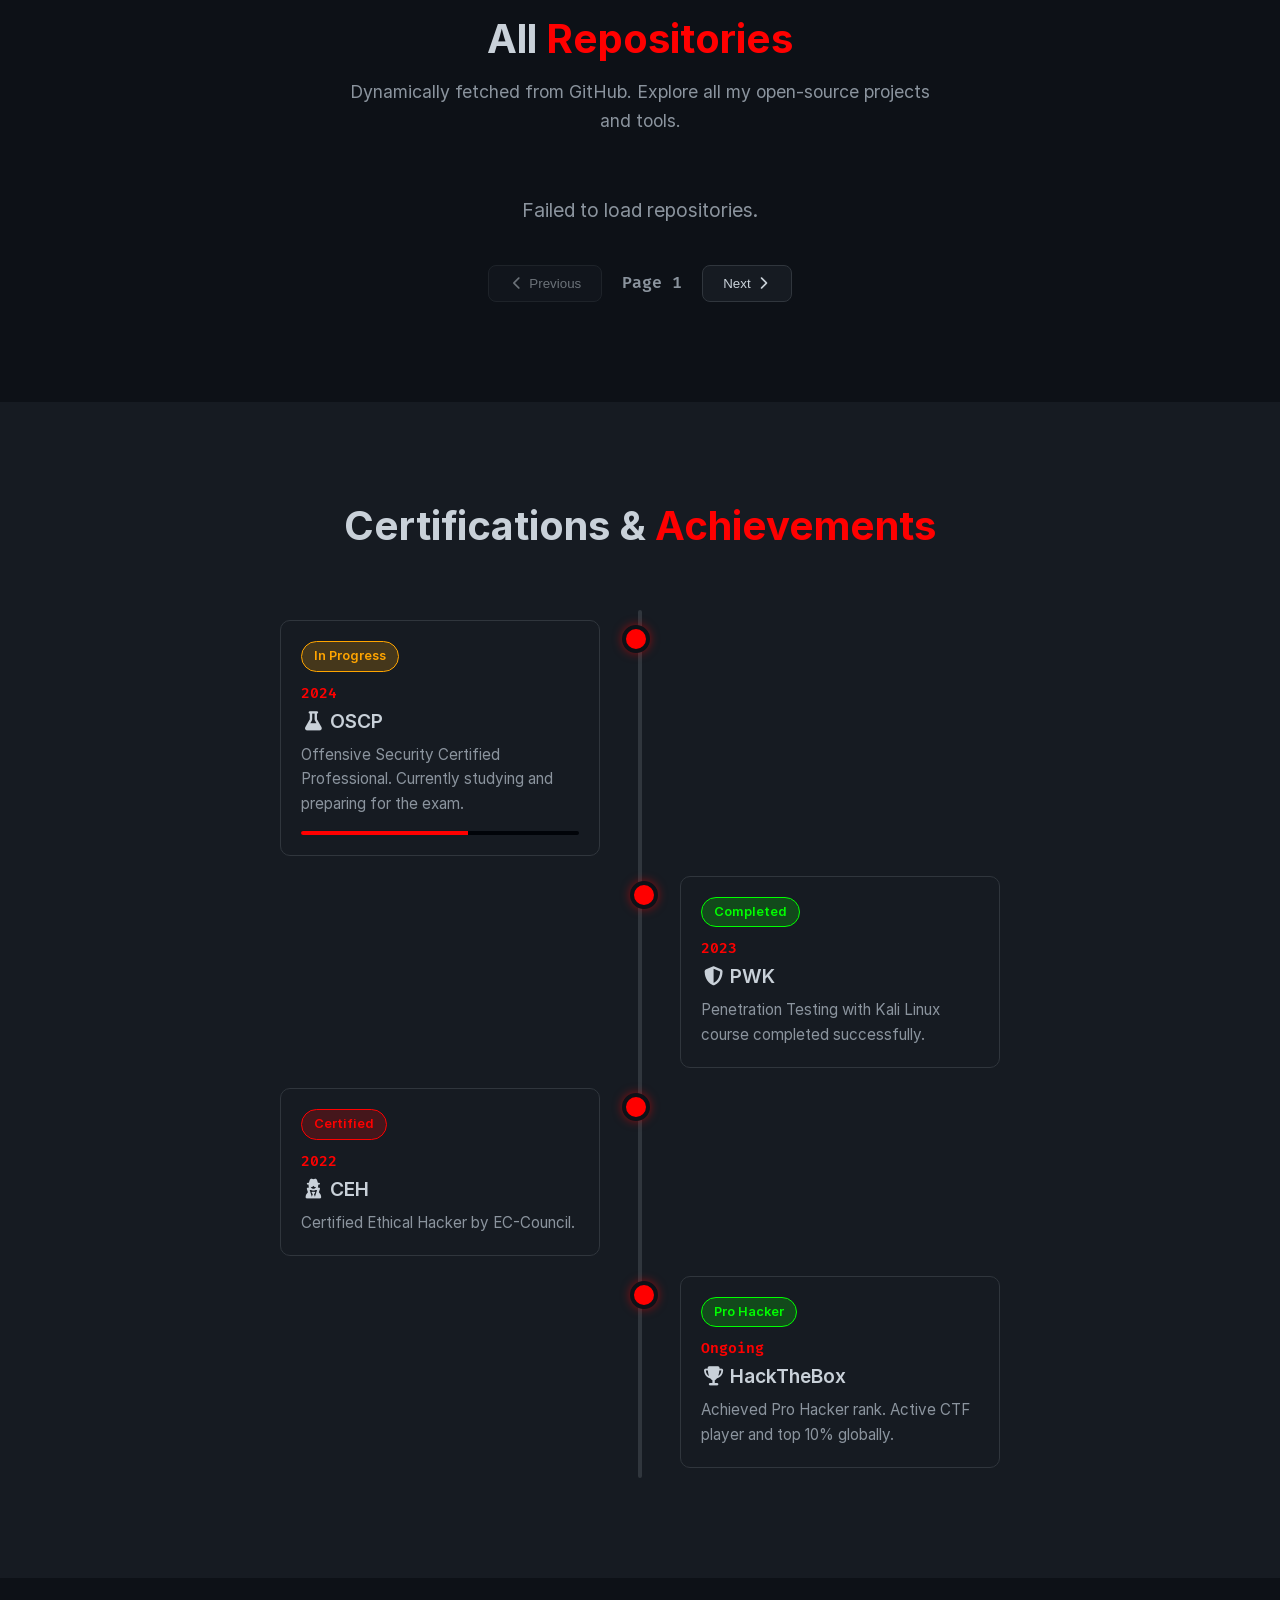
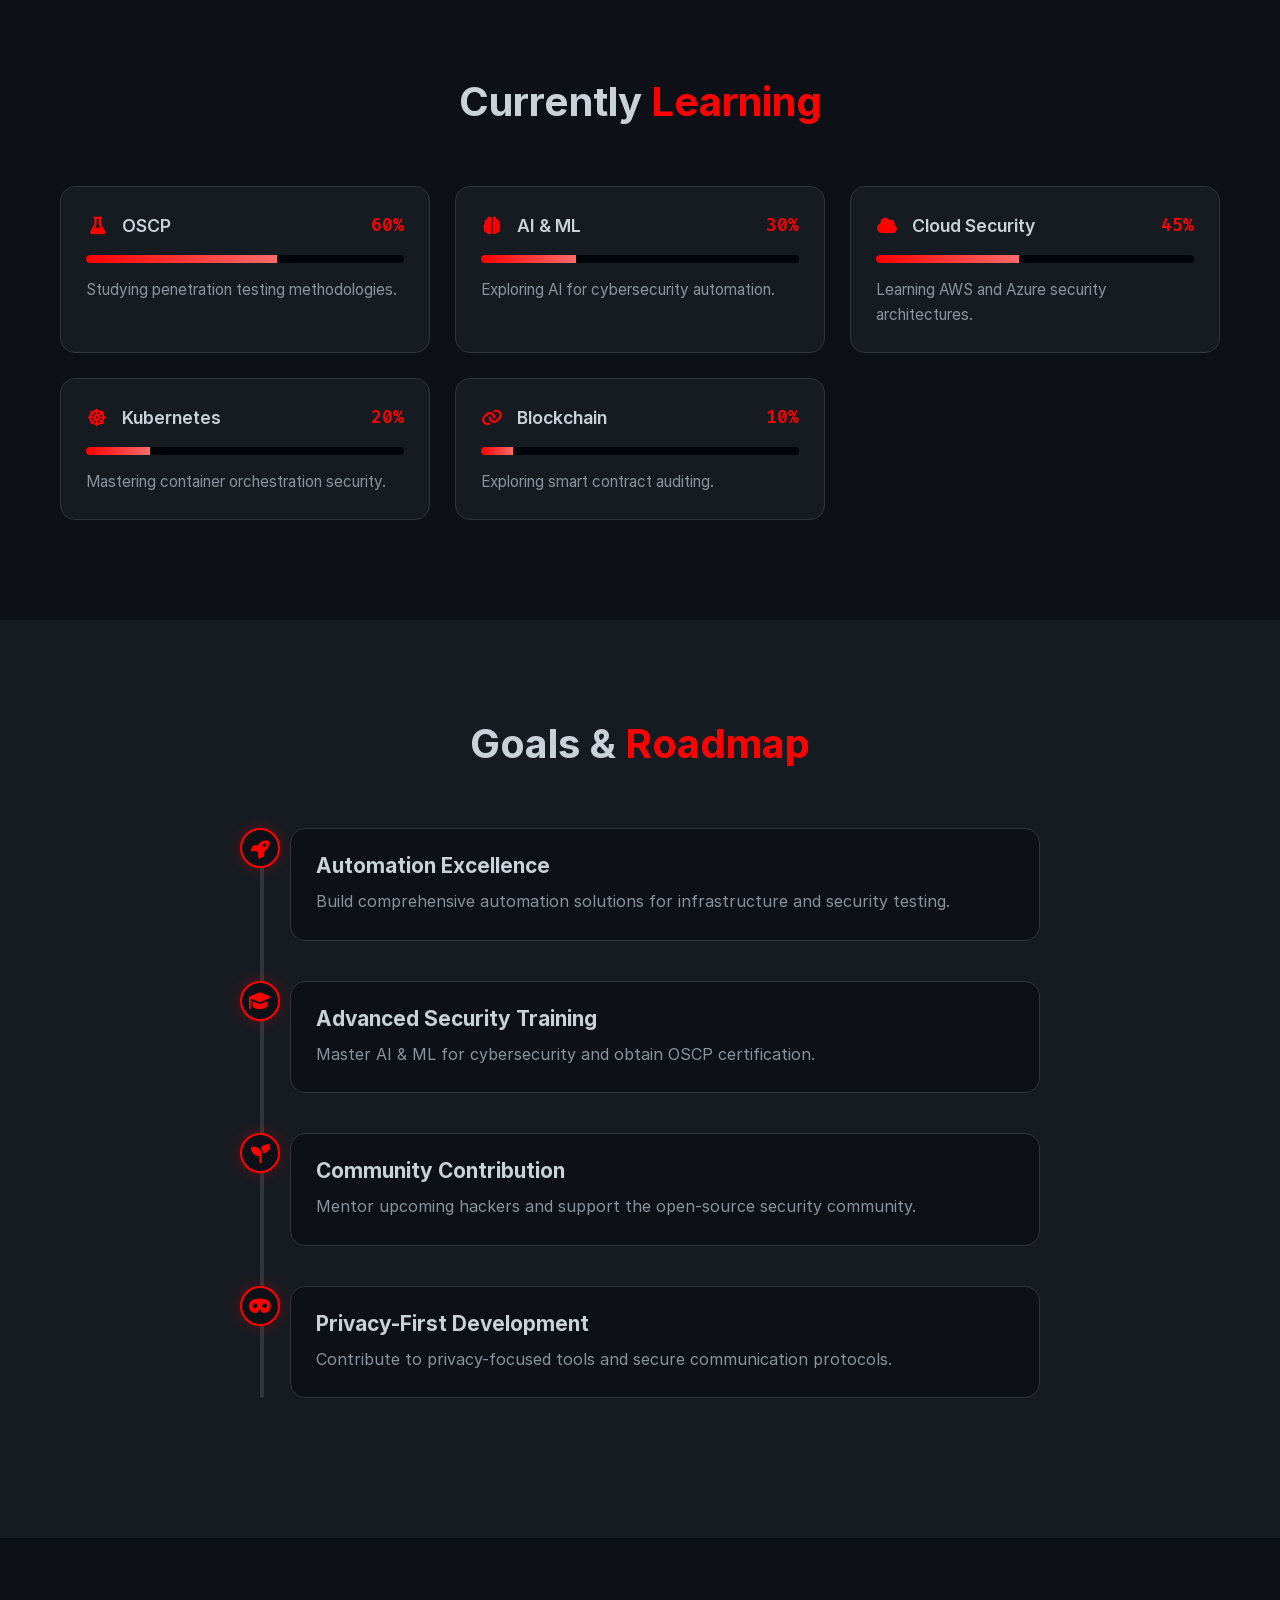
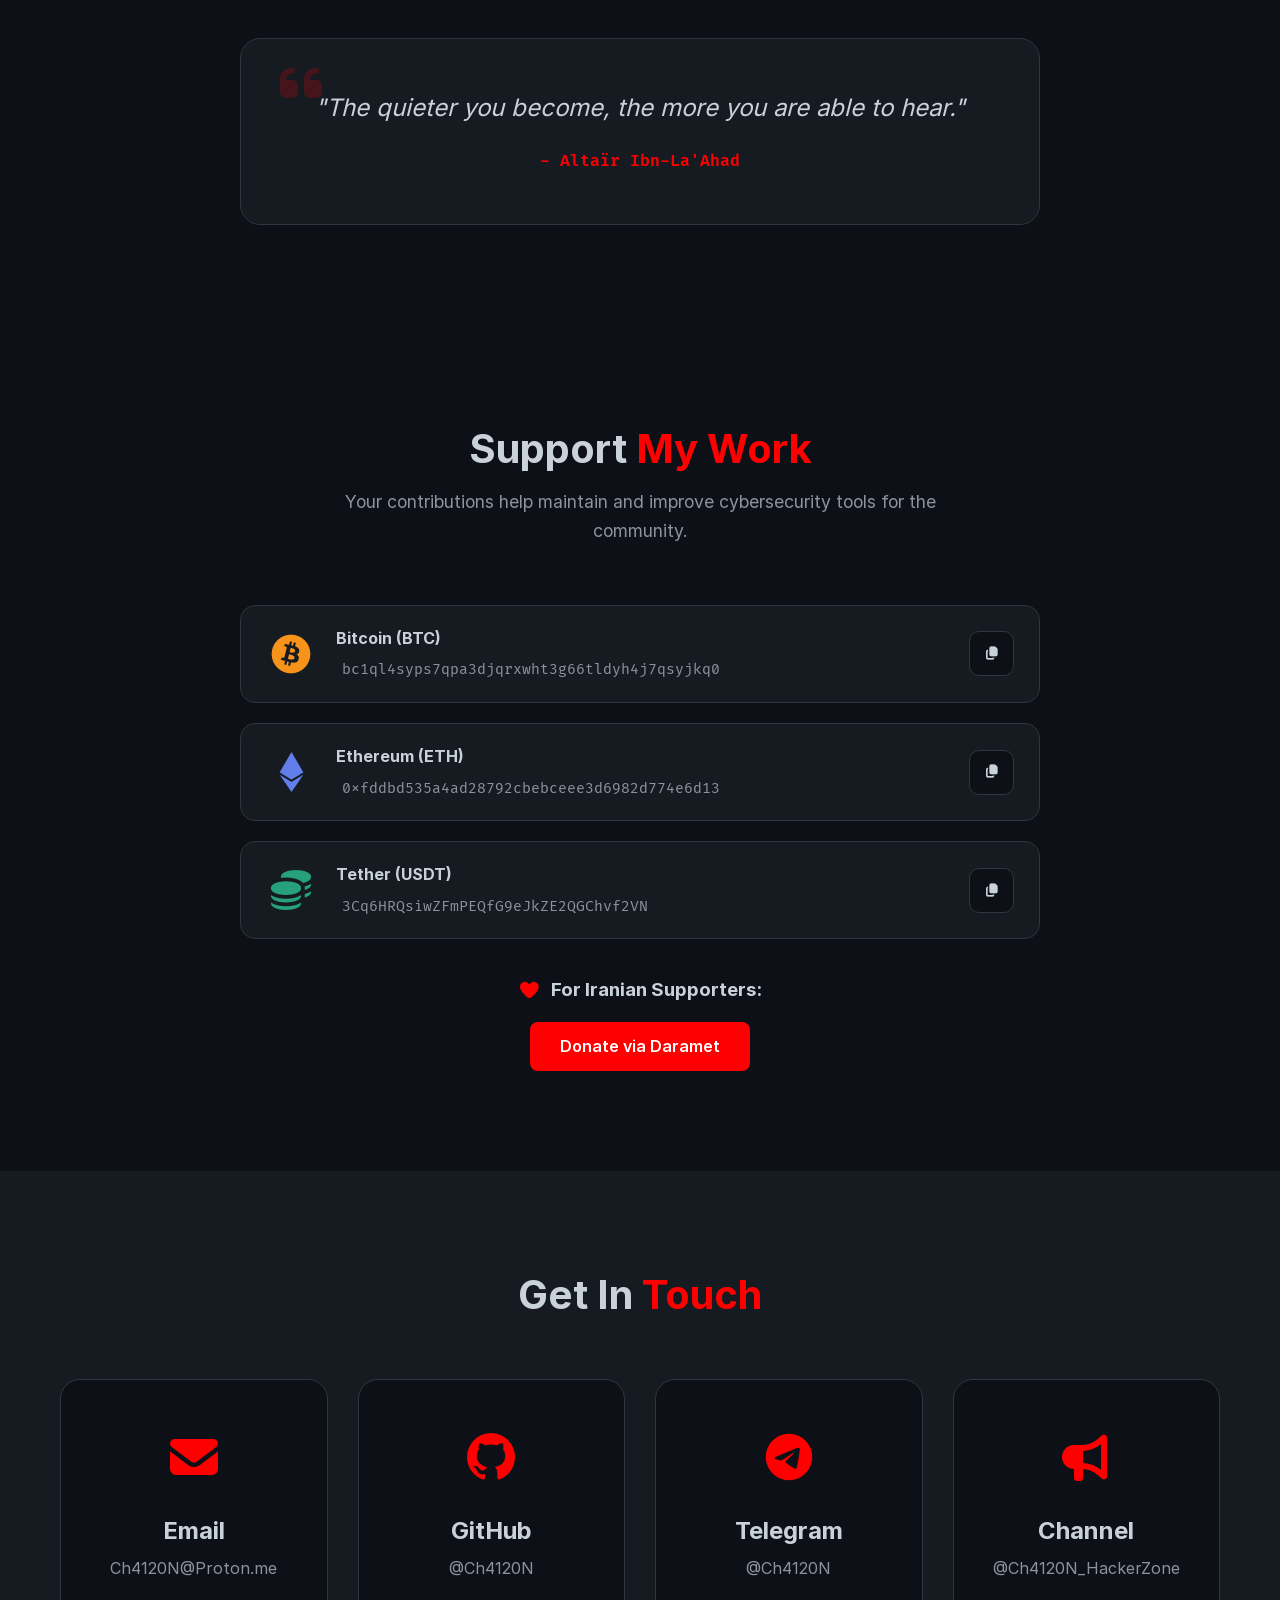
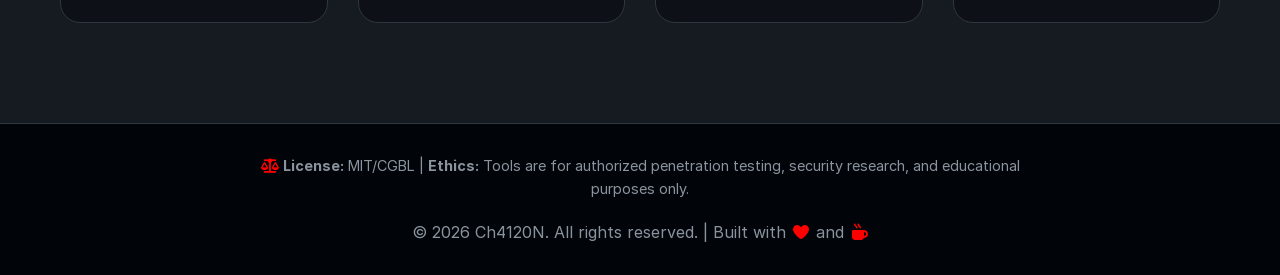
==== commit 0e2dd660: "added page loader" ====
--- a/public/index.html
+++ b/public/index.html
@@ -72,12 +72,51 @@
     <link rel="stylesheet" href="css/variables.css">
     <link rel="stylesheet" href="css/base.css">
     <link rel="stylesheet" href="css/components.css">
+    <link rel="stylesheet" href="css/loader.css">
     <link rel="stylesheet" href="css/terminal.css">
     <link rel="stylesheet" href="css/cursor.css">
     <link rel="stylesheet" href="css/responsive.css">
 
 </head>
 <body>
+    <div id="loader" class="loader">
+        <div class="loader-bg">
+            <div class="scanlines"></div>
+            <div class="grid-overlay"></div>
+        </div>
+        
+        <div class="loader-content">
+            <div class="loader-header">
+                <div class="loader-logo">
+                    <span class="logo-bracket">[</span>
+                    <span class="logo-text">CH4120N</span>
+                    <span class="logo-bracket">]</span>
+                    <span class="logo-blink">_</span>
+                </div>
+                <div class="loader-subtitle">SECURE SHELL v4.1.20</div>
+            </div>
+            
+            <div class="boot-sequence" id="bootSequence"></div>
+            
+            <div class="loader-progress">
+                <div class="progress-header">
+                    <span class="progress-label">SYSTEM BOOT</span>
+                    <span class="progress-percent" id="progressPercent">0%</span>
+                </div>
+                <div class="progress-track">
+                    <div class="progress-fill" id="progressFill"></div>
+                    <div class="progress-glow"></div>
+                </div>
+            </div>
+            
+            <div class="loader-footer">
+                <span class="footer-text">AUTHORIZED ACCESS ONLY</span>
+                <span class="footer-separator">|</span>
+                <span class="footer-text">ENCRYPTED CONNECTION</span>
+            </div>
+        </div>
+    </div>
+
     <canvas id="global-particles"></canvas>
 
     <div class="cursor-dot"></div>
--- a/public/css/loader.css
+++ b/public/css/loader.css
@@ -0,0 +1,50 @@
+.loader { position: fixed; inset: 0; z-index: 99999; background: #000; display: flex; align-items: center; justify-content: center; transition: opacity .8s ease, visibility .8s ease; }
+.loader.hidden { opacity: 0; visibility: hidden; pointer-events: none; }
+.loader-bg { position: absolute; inset: 0; overflow: hidden; }
+.scanlines { position: absolute; inset: 0; background: repeating-linear-gradient(0deg, rgba(0,0,0,0) 0px, rgba(0,0,0,0) 2px, rgba(255,0,0,.03) 3px, rgba(0,0,0,0) 4px); pointer-events: none; animation: scanMove 8s linear infinite; }
+@keyframes scanMove { from { background-position: 0 0; } to { background-position: 0 100px; } }
+.grid-overlay { position: absolute; inset: 0; background-image: linear-gradient(rgba(255,0,0,.03) 1px, transparent 1px), linear-gradient(90deg, rgba(255,0,0,.03) 1px, transparent 1px); background-size: 50px 50px; animation: gridPulse 4s ease-in-out infinite; }
+@keyframes gridPulse { 0%, 100% { opacity: .3; } 50% { opacity: .8; } }
+
+.loader-content { position: relative; z-index: 2; width: 90%; max-width: 700px; padding: 40px; font-family: 'Fira Code', monospace; color: #ff0000; }
+
+.loader-header { text-align: center; margin-bottom: 40px; }
+.loader-logo { font-size: 3.5rem; font-weight: 900; letter-spacing: 8px; margin-bottom: 10px; text-shadow: 0 0 20px rgba(255,0,0,.6), 0 0 40px rgba(255,0,0,.3); }
+.logo-bracket { color: #ff0000; animation: bracketPulse 2s ease-in-out infinite; }
+.logo-text { background: linear-gradient(90deg, #ff0000, #ff6b6b, #ff0000); background-size: 200% auto; -webkit-background-clip: text; background-clip: text; -webkit-text-fill-color: transparent; animation: shineLogo 3s linear infinite; }
+@keyframes shineLogo { to { background-position: 200% center; } }
+@keyframes bracketPulse { 0%, 100% { opacity: 1; } 50% { opacity: .4; } }
+.logo-blink { animation: blink 1s step-end infinite; }
+@keyframes blink { 50% { opacity: 0; } }
+.loader-subtitle { font-size: .85rem; color: #ff6b6b; letter-spacing: 4px; opacity: .7; }
+
+.boot-sequence { min-height: 200px; margin-bottom: 30px; font-size: .9rem; line-height: 1.8; }
+.boot-line { opacity: 0; transform: translateX(-10px); animation: lineAppear .4s forwards; white-space: nowrap; overflow: hidden; }
+@keyframes lineAppear { to { opacity: 1; transform: translateX(0); } }
+.boot-line .status-ok { color: #00ff41; font-weight: 700; margin-right: 10px; }
+.boot-line .status-warn { color: #ffbd2e; font-weight: 700; margin-right: 10px; }
+.boot-line .status-info { color: #5c9dff; font-weight: 700; margin-right: 10px; }
+.boot-line .msg { color: #c9d1d9; }
+.boot-line .path { color: #ff6b6b; }
+
+.loader-progress { margin-bottom: 30px; }
+.progress-header { display: flex; justify-content: space-between; margin-bottom: 10px; font-size: .8rem; letter-spacing: 2px; }
+.progress-label { color: #ff6b6b; }
+.progress-percent { color: #ff0000; font-weight: 700; text-shadow: 0 0 10px rgba(255,0,0,.5); }
+.progress-track { position: relative; height: 6px; background: rgba(255,255,255,.05); border: 1px solid rgba(255,0,0,.2); border-radius: 3px; overflow: hidden; }
+.progress-fill { height: 100%; width: 0; background: linear-gradient(90deg, #ff0000, #ff6b6b); box-shadow: 0 0 10px rgba(255,0,0,.6); transition: width .3s ease; }
+.progress-glow { position: absolute; top: 0; left: 0; width: 100%; height: 100%; background: linear-gradient(90deg, transparent, rgba(255,255,255,.3), transparent); animation: glowMove 2s linear infinite; }
+@keyframes glowMove { from { transform: translateX(-100%); } to { transform: translateX(100%); } }
+
+.loader-footer { display: flex; justify-content: center; gap: 15px; font-size: .75rem; letter-spacing: 3px; color: #ff6b6b; opacity: .5; }
+.footer-separator { color: #ff0000; }
+
+@media (prefers-reduced-motion: reduce) {
+    .scanlines, .grid-overlay, .logo-blink, .progress-glow { animation: none; }
+}
+
+@media (max-width: 600px) {
+    .loader-logo { font-size: 2rem; letter-spacing: 4px; }
+    .loader-content { padding: 20px; }
+    .boot-sequence { font-size: .75rem; }
+}
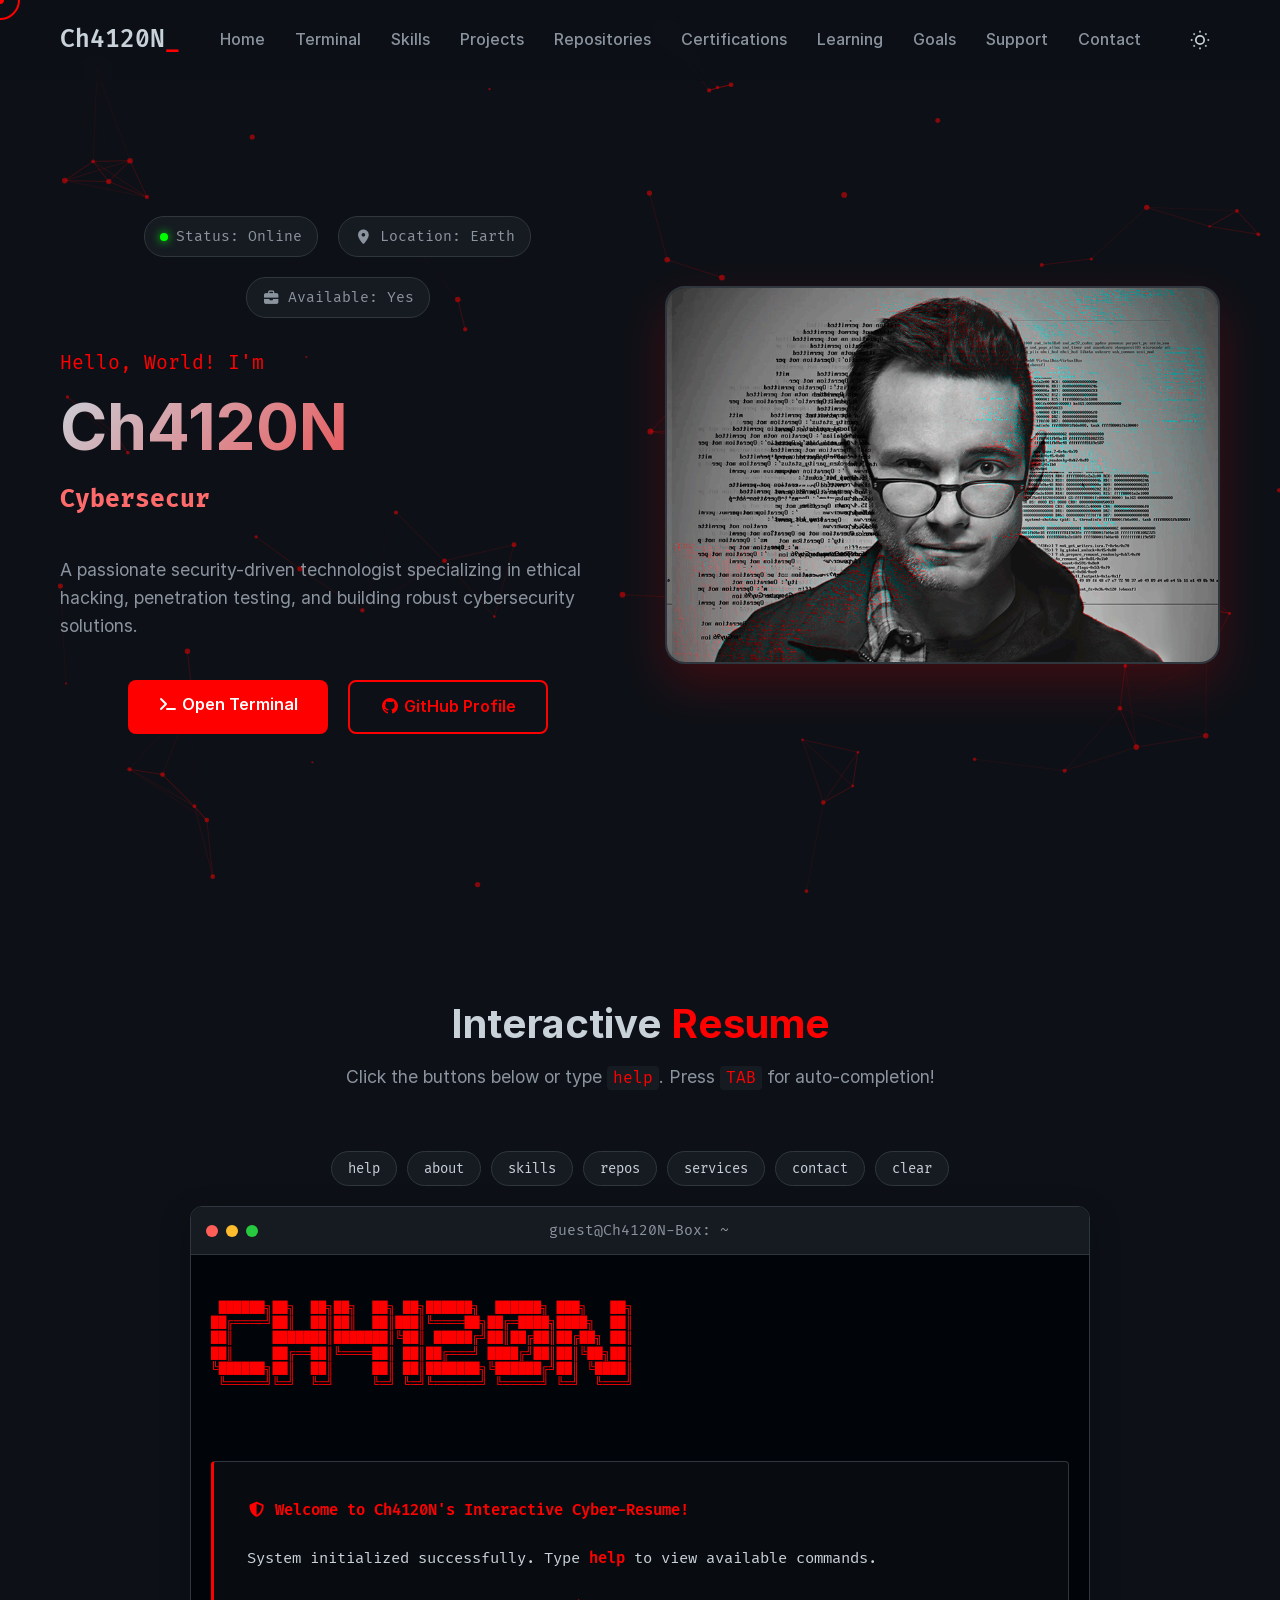
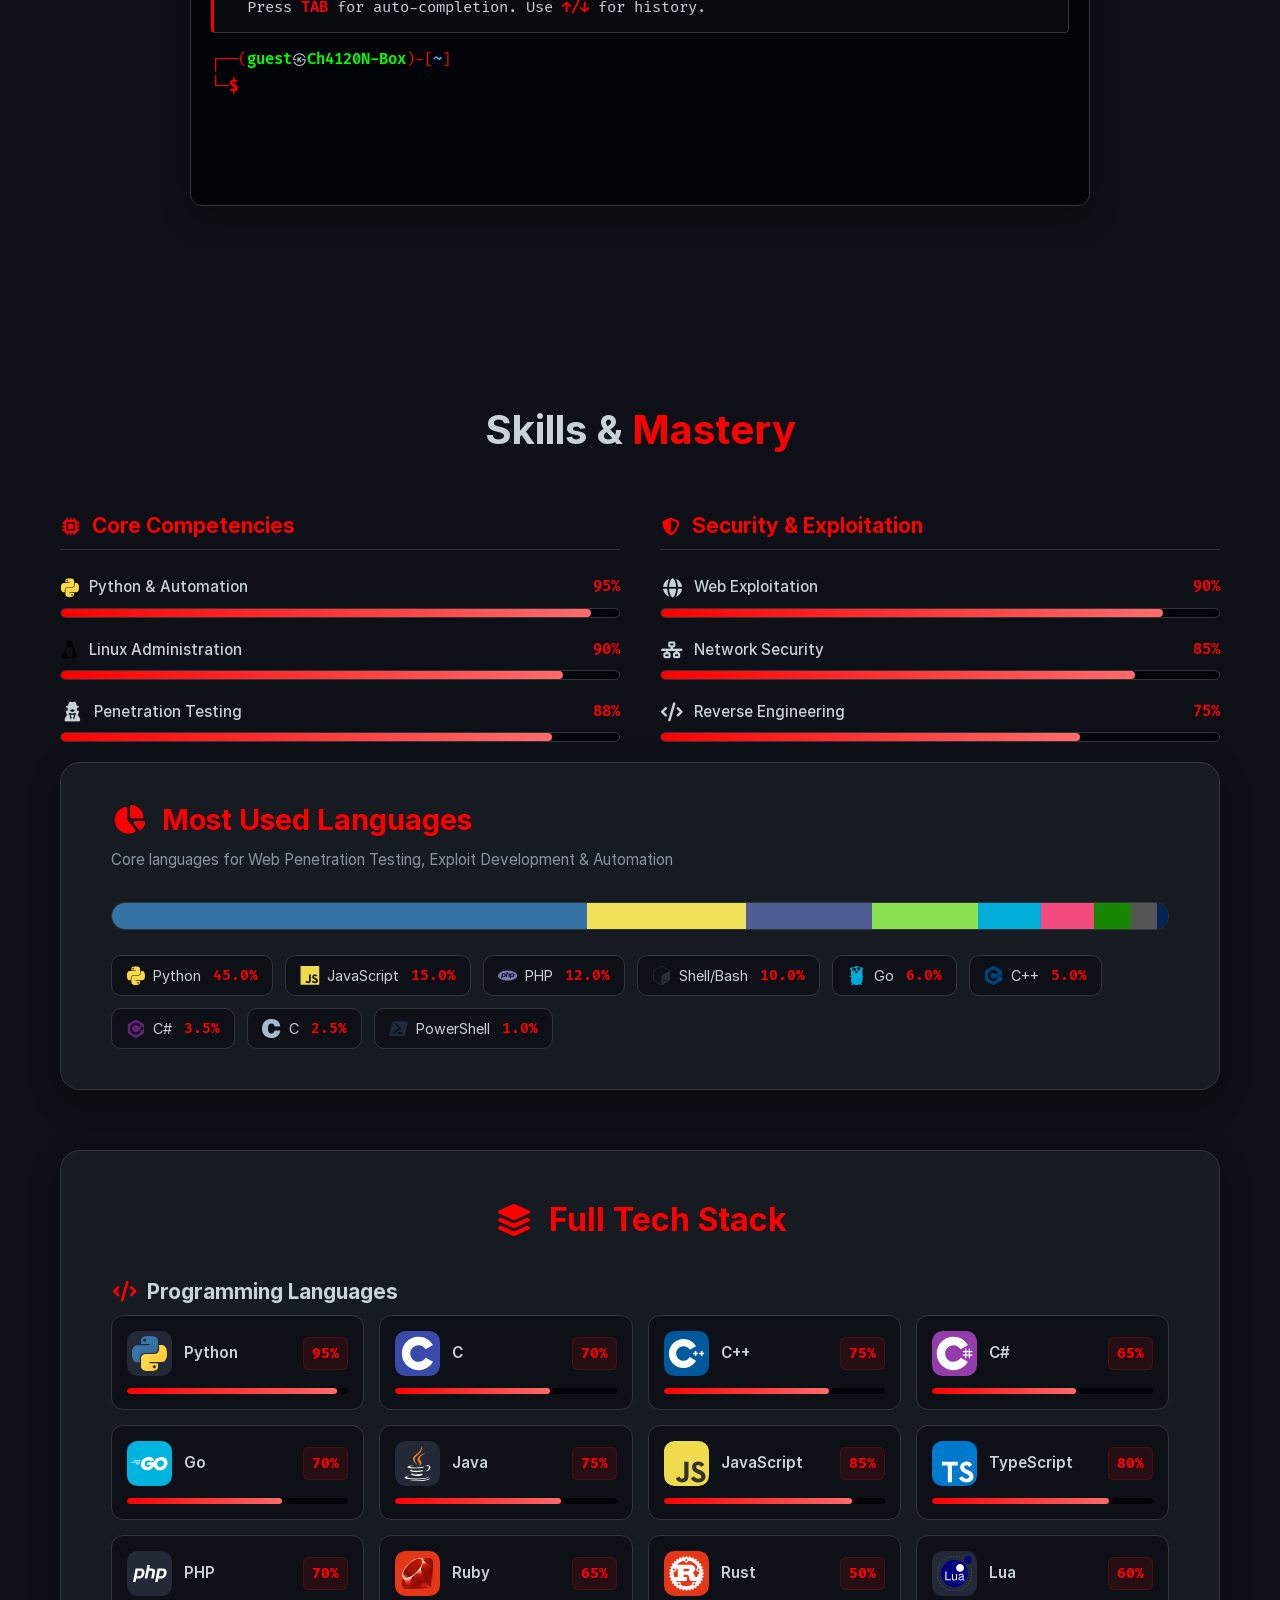
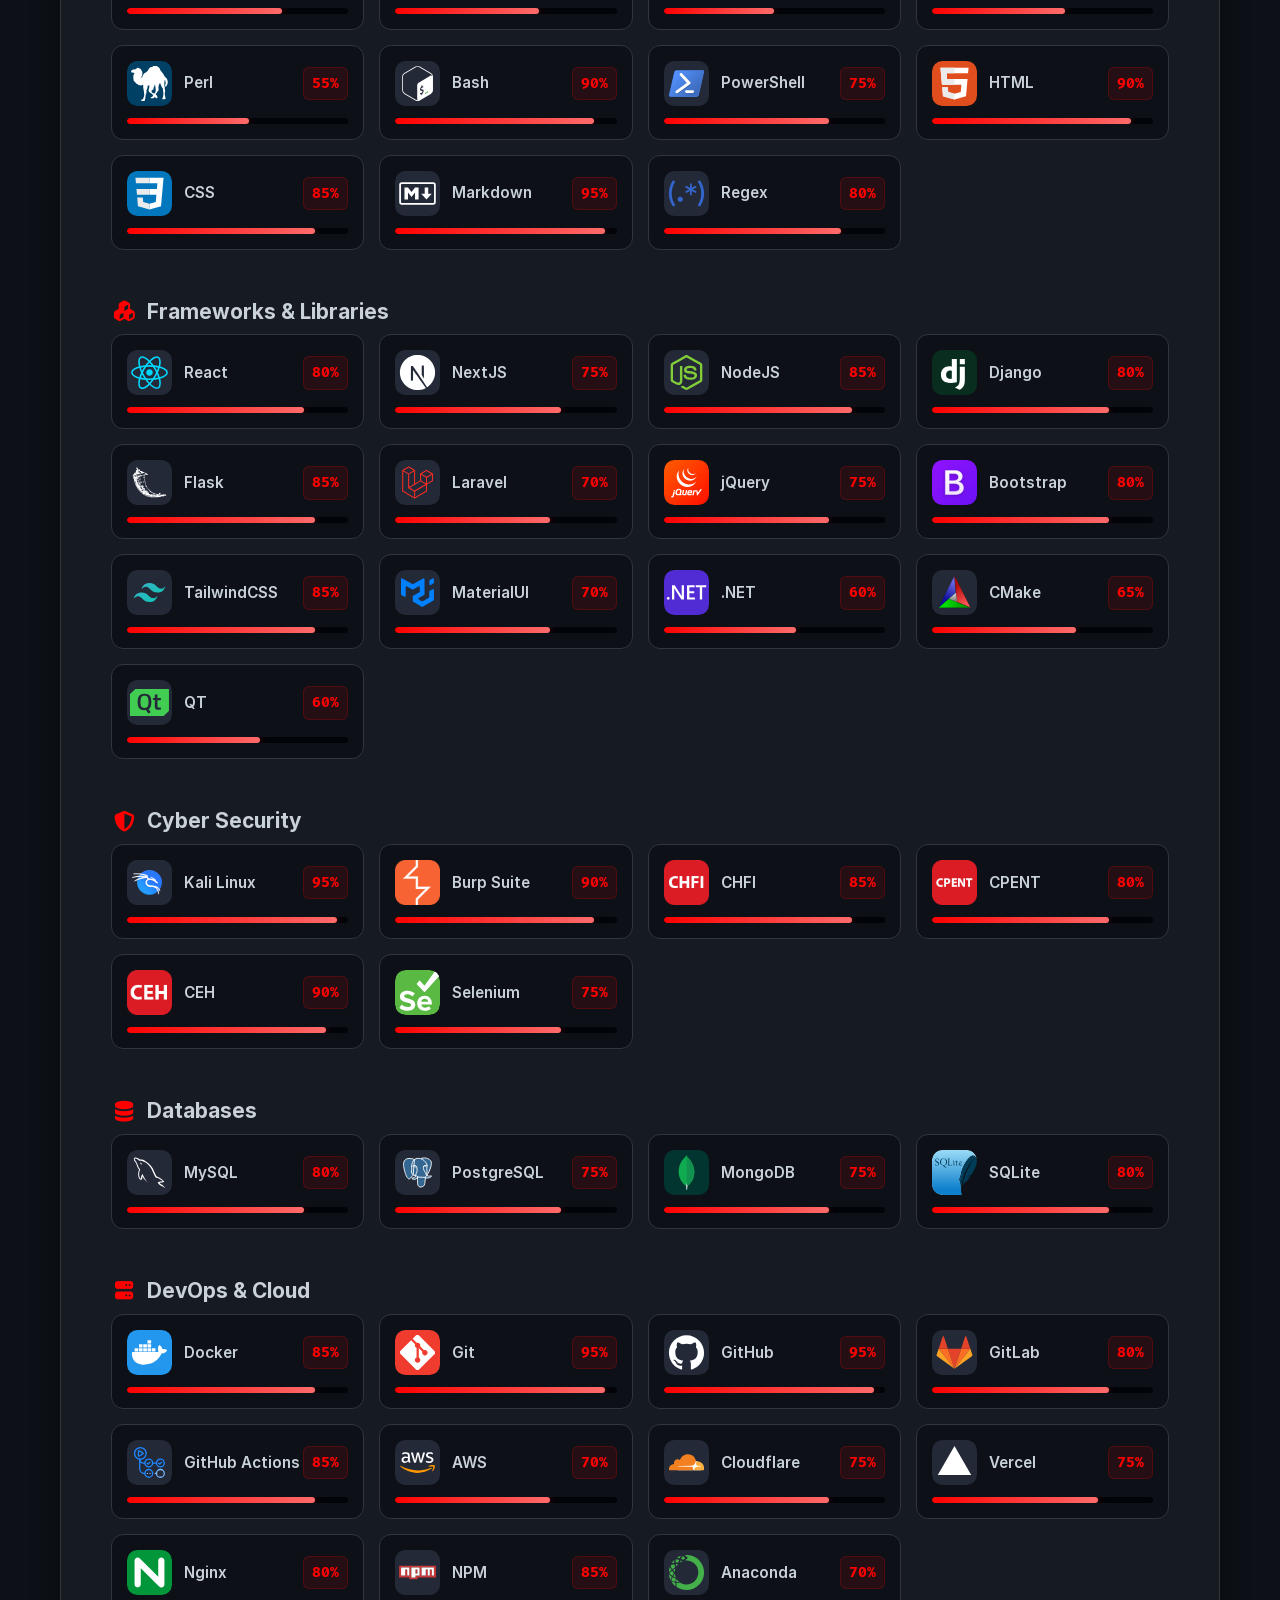
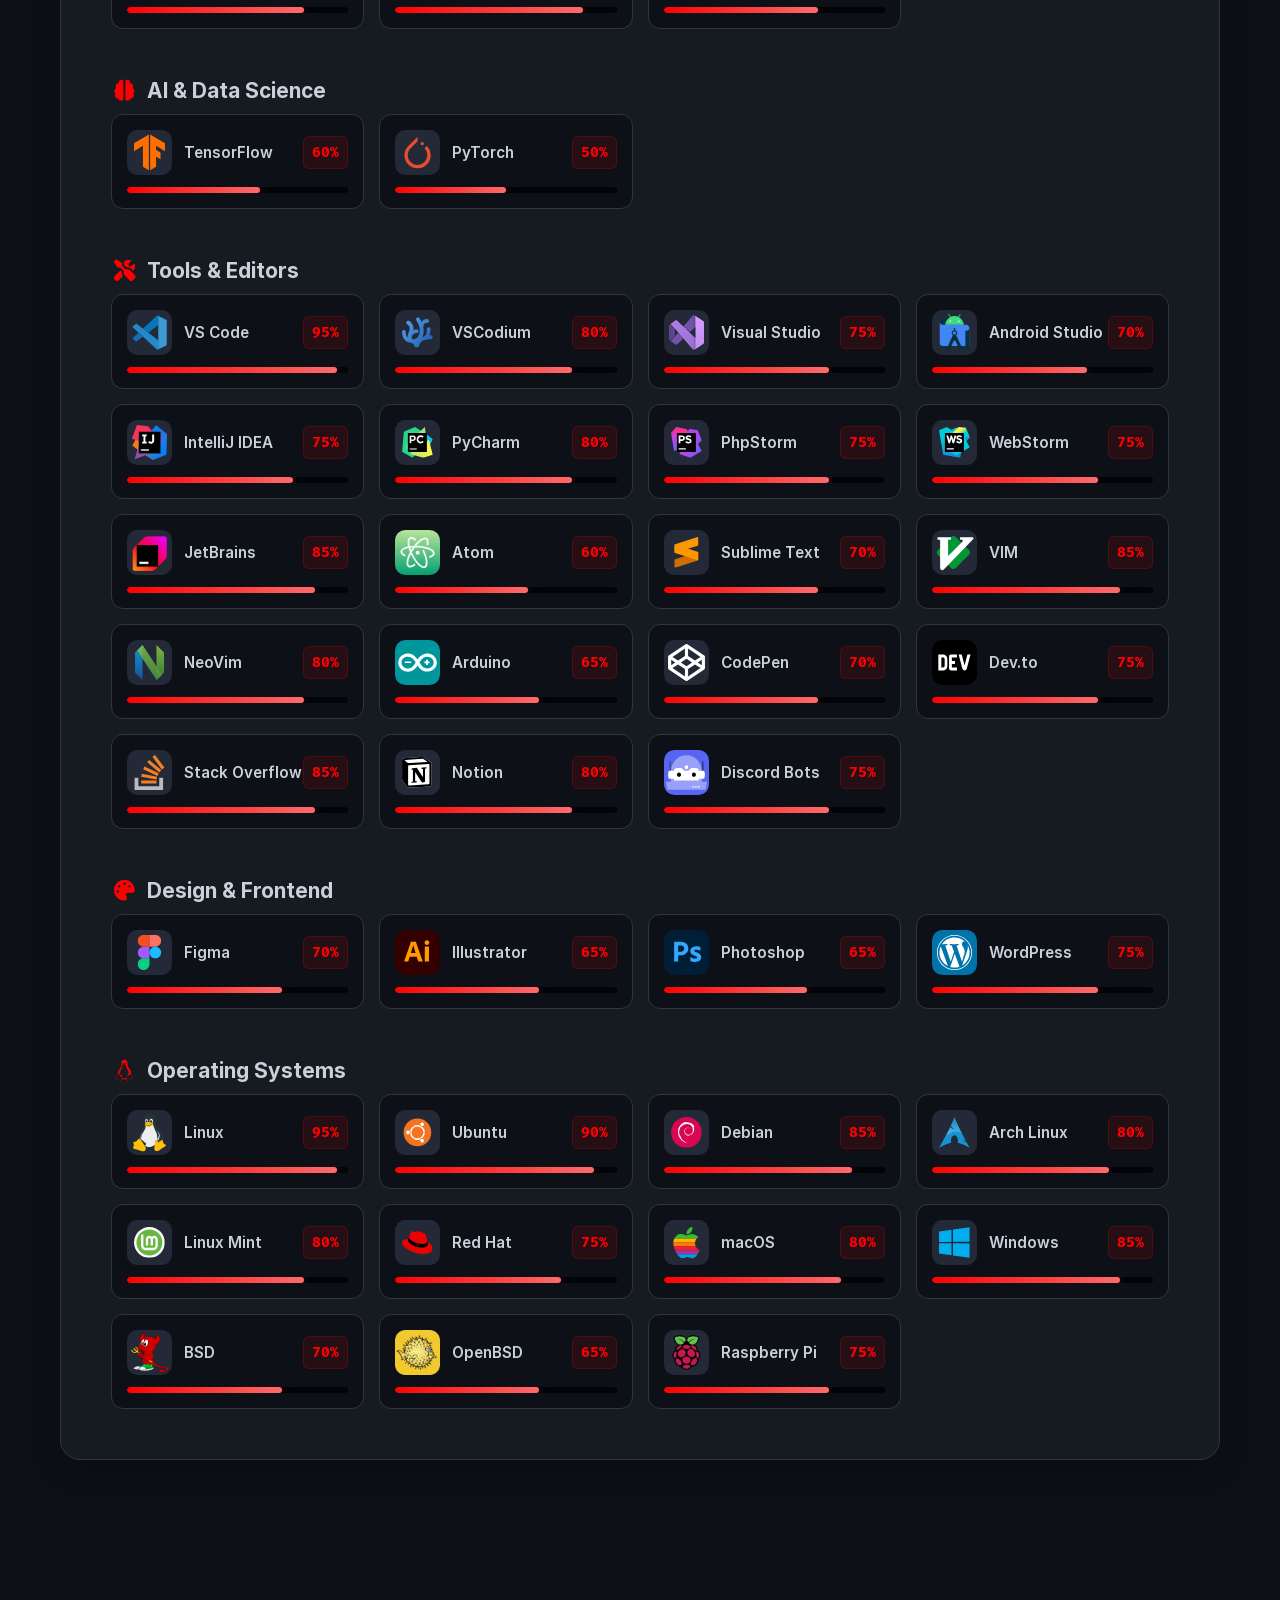
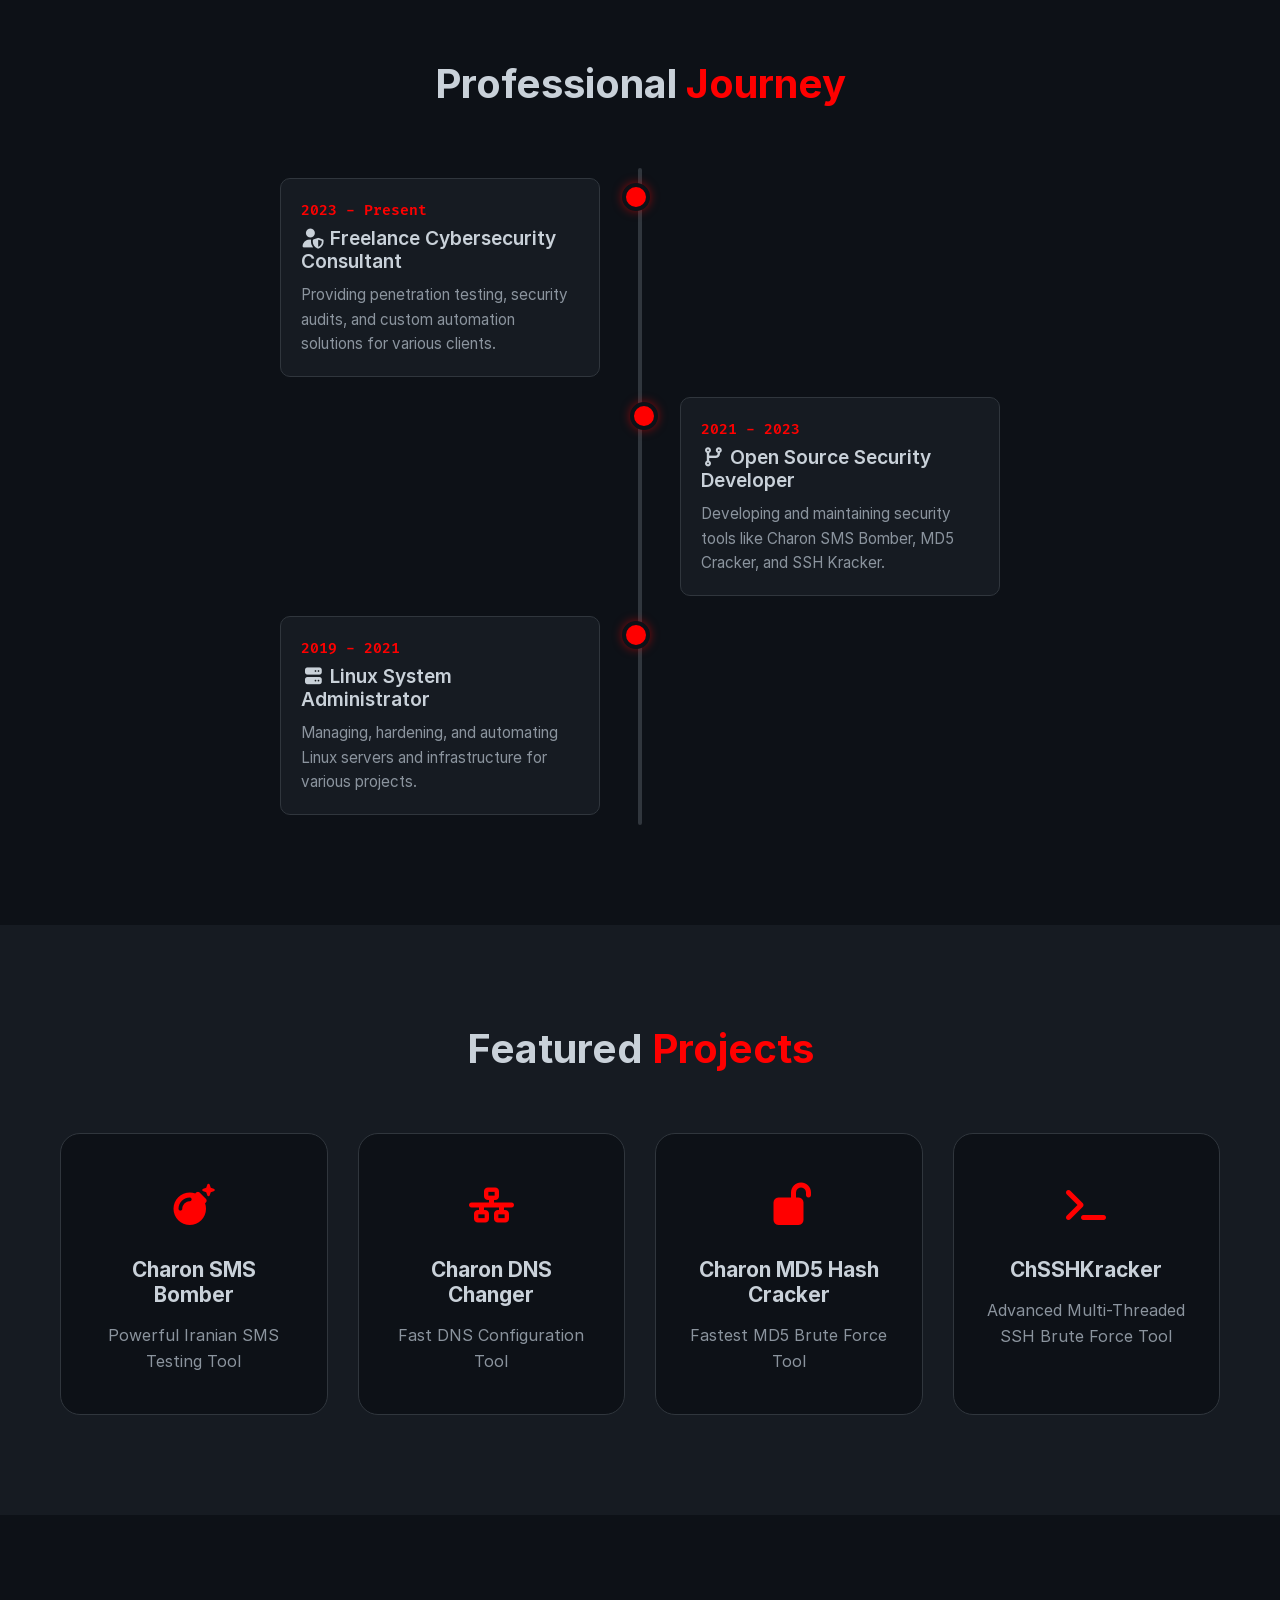
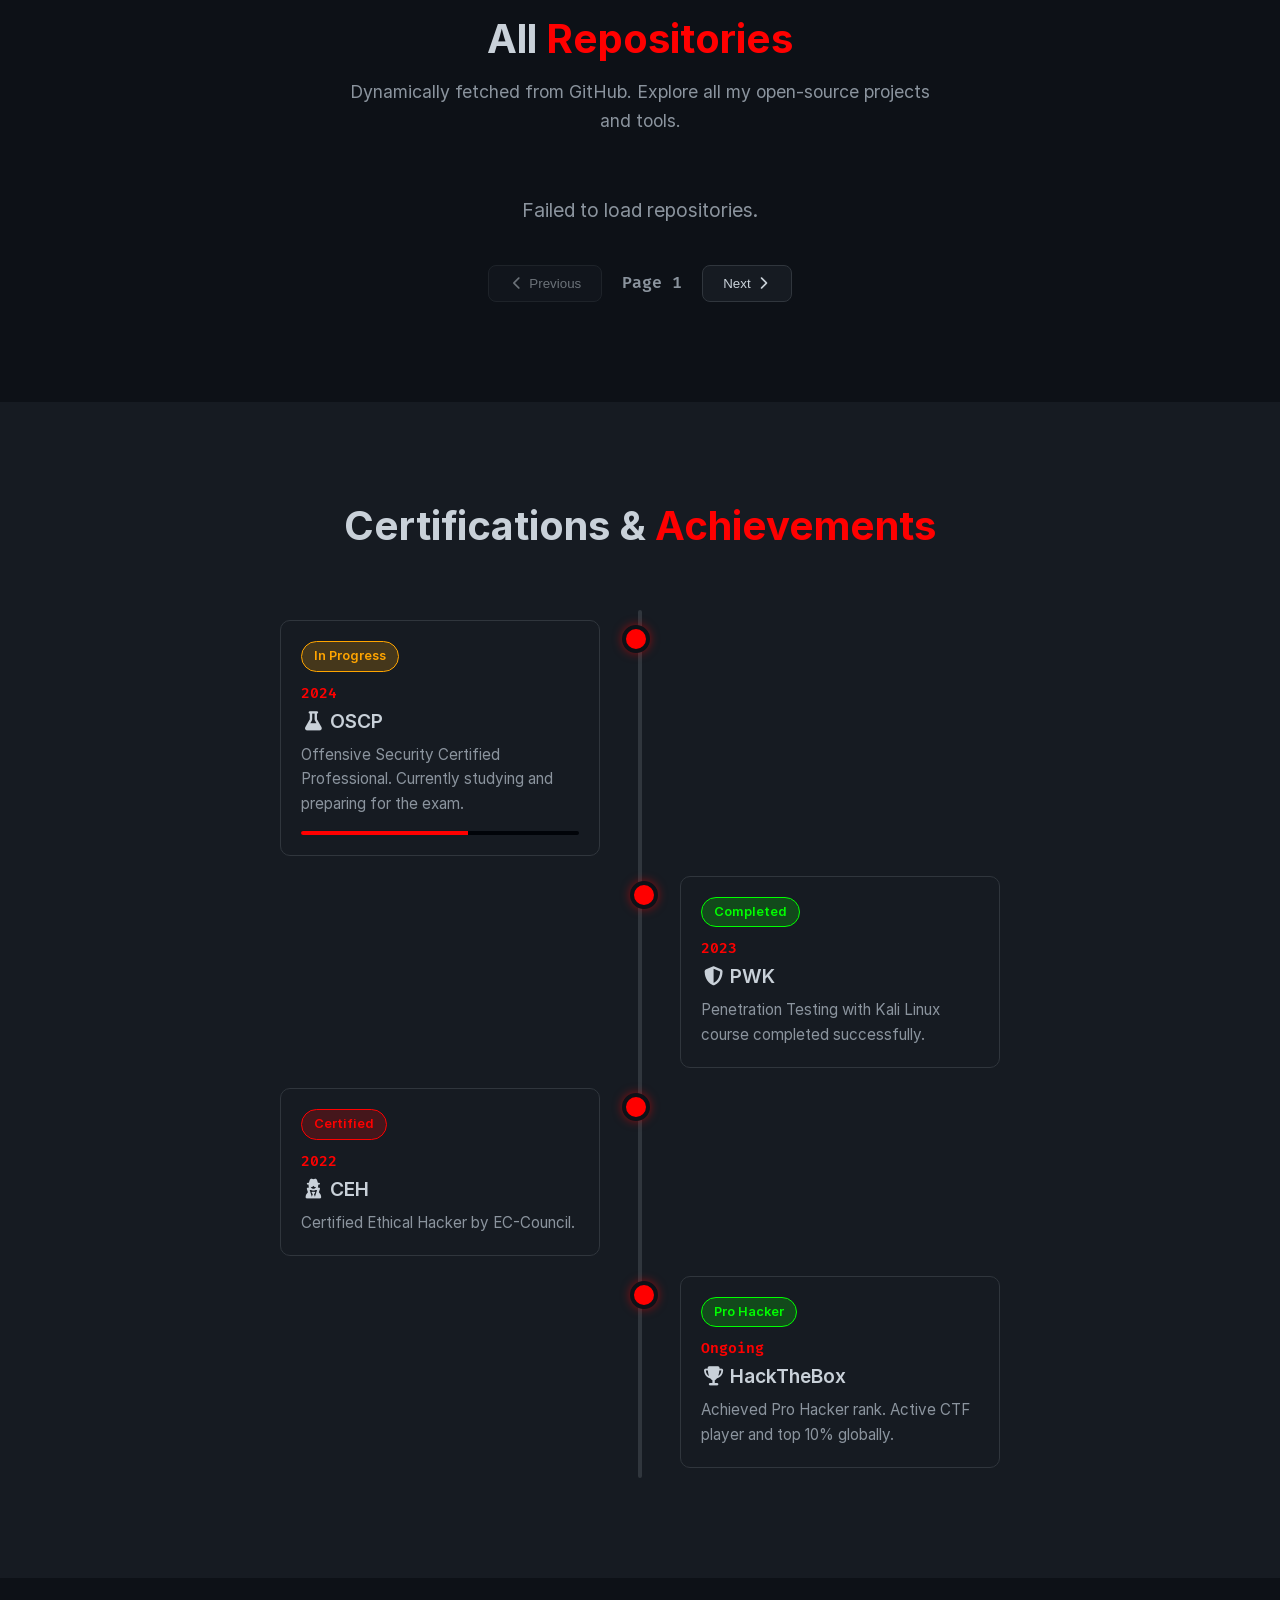
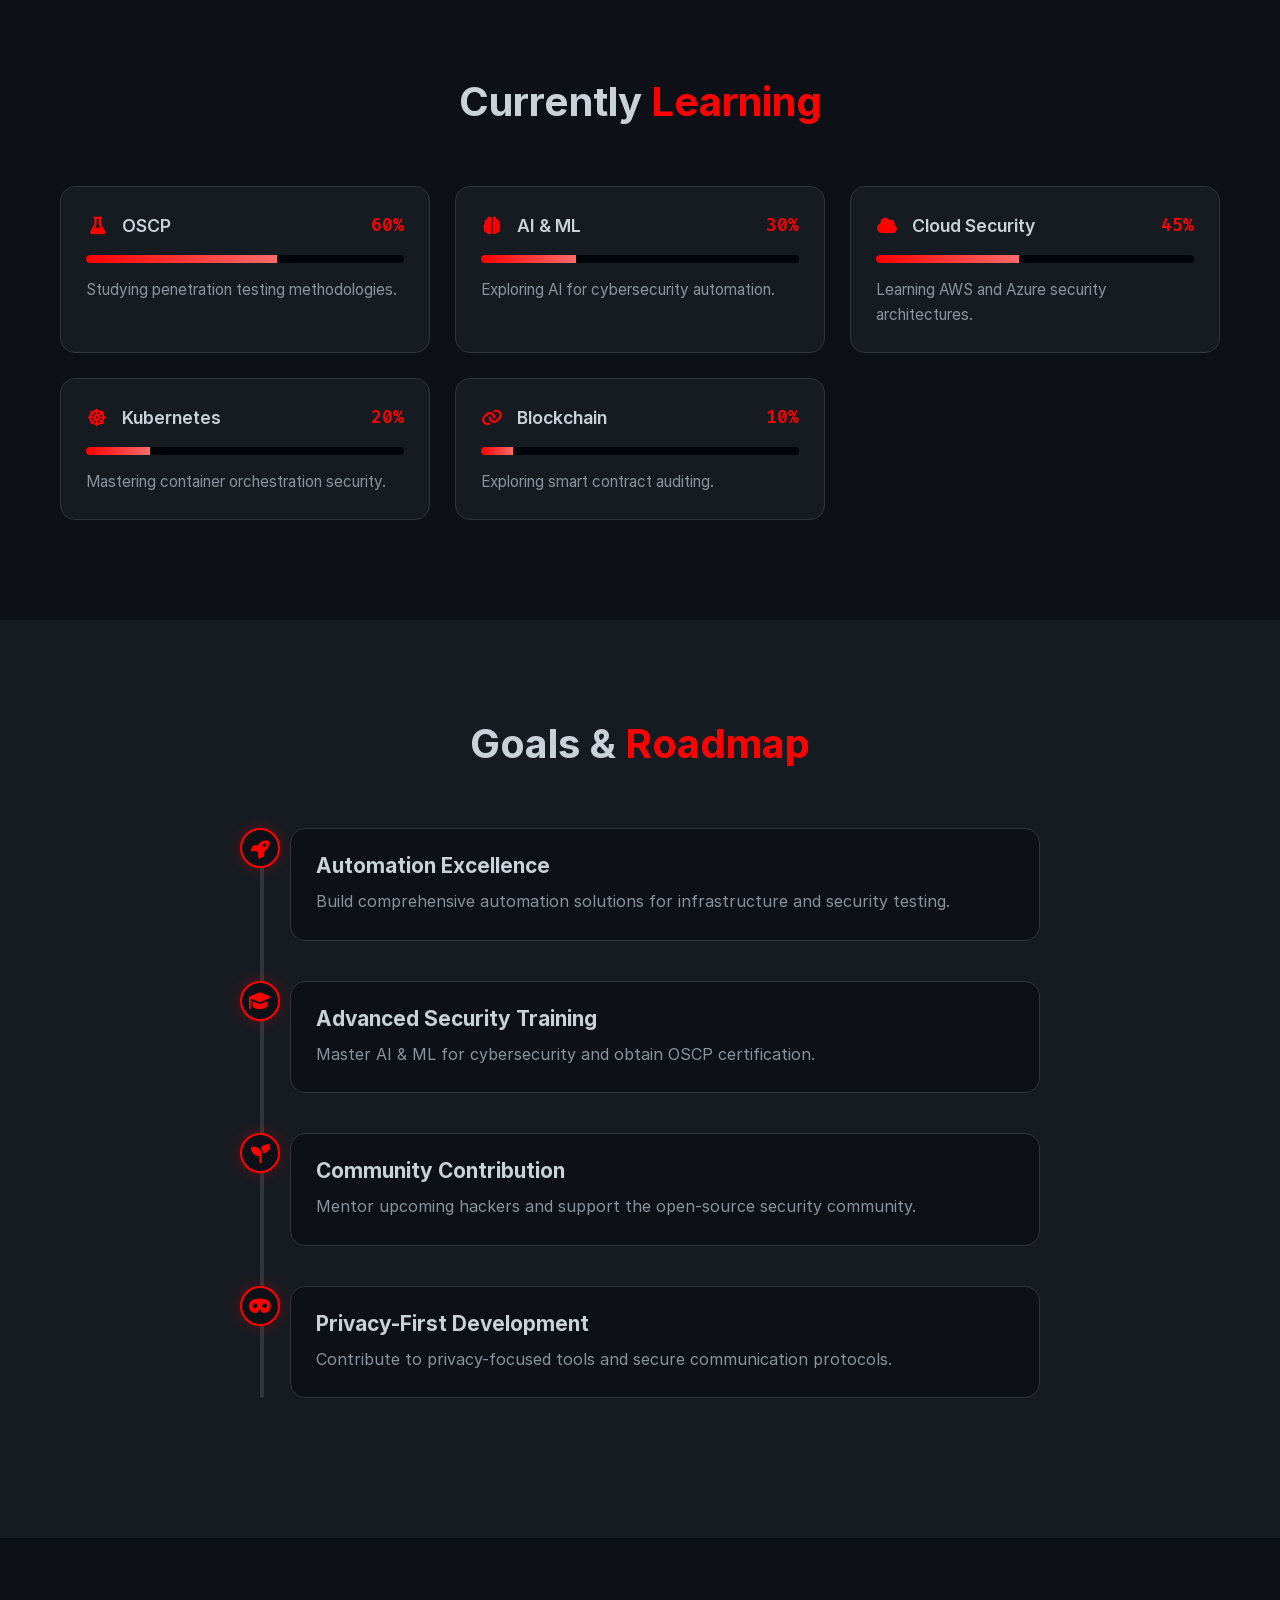
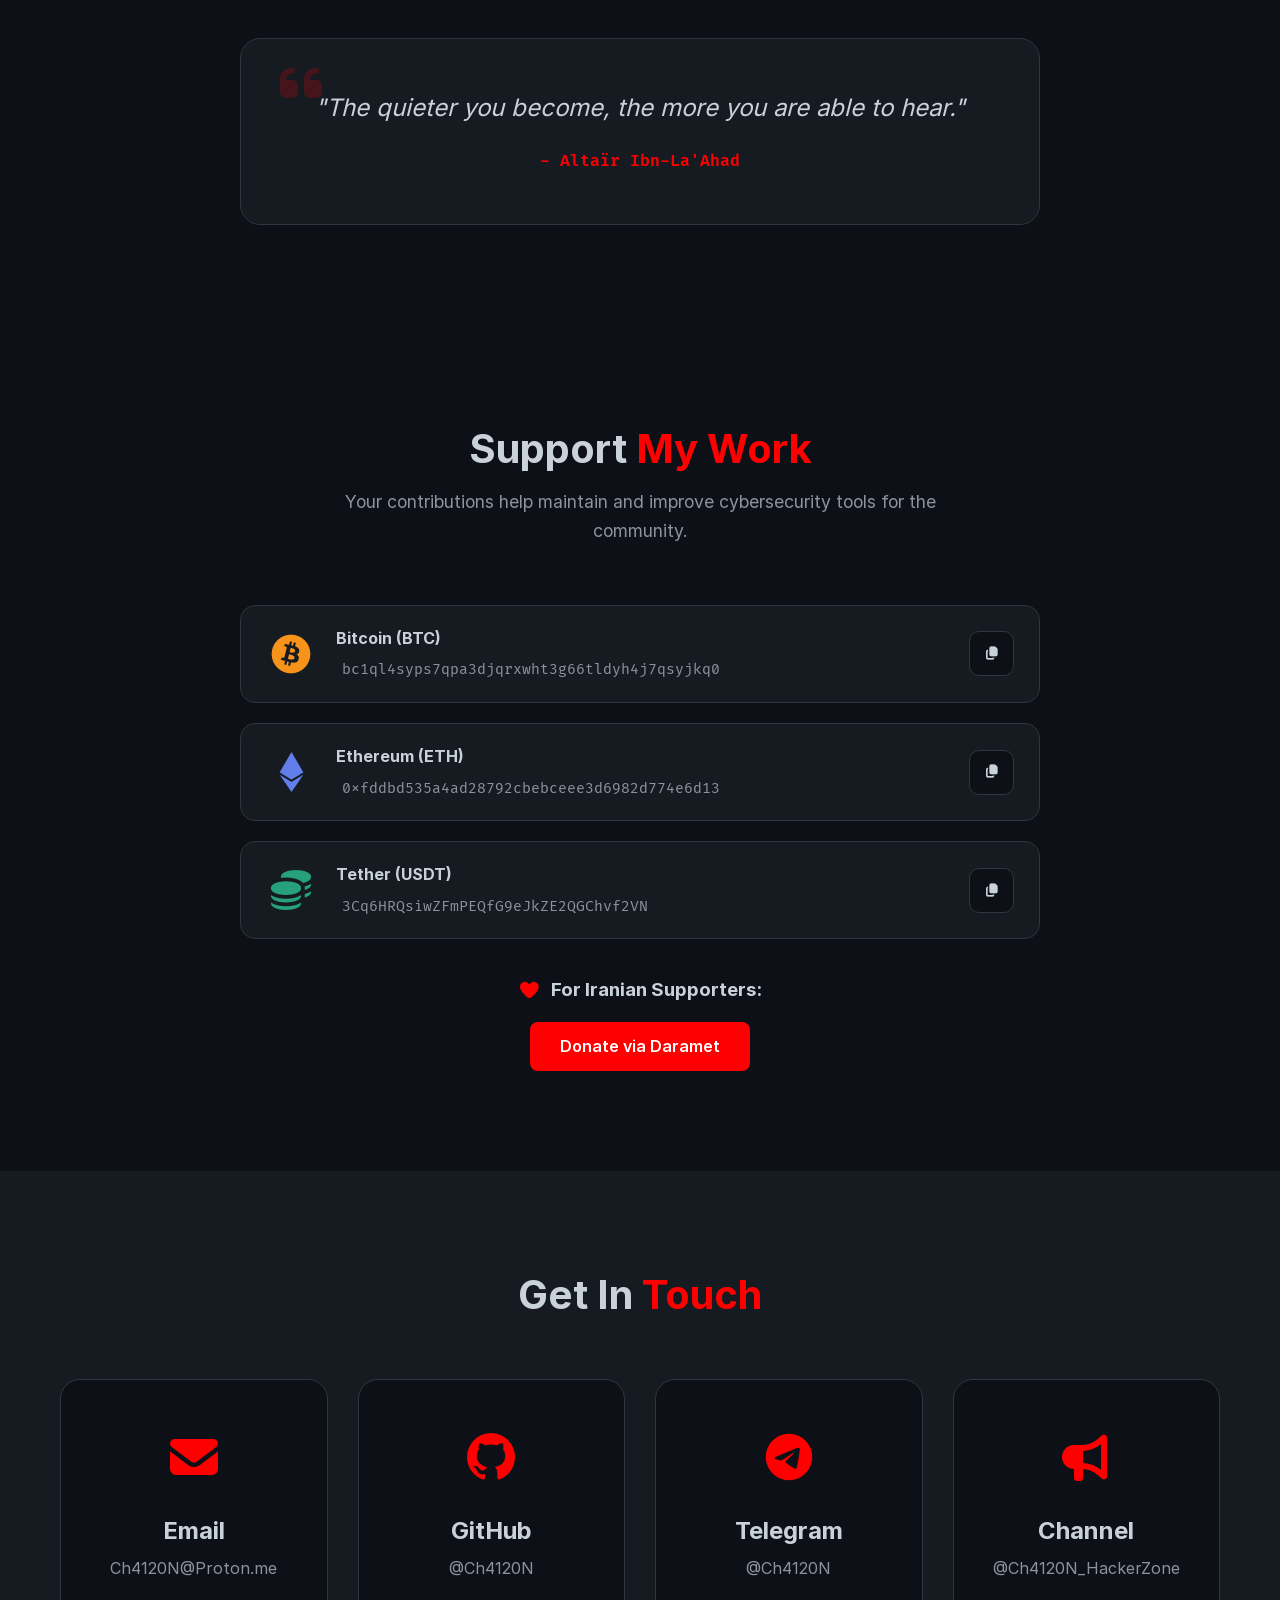
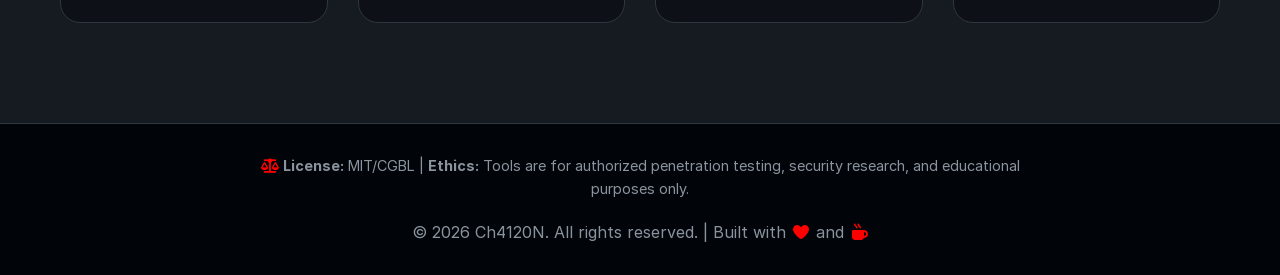
==== commit e797d973: "fix problem of forever loading" ====
--- a/public/index.html
+++ b/public/index.html
@@ -613,6 +613,7 @@
     <script src="js/cursor.js"></script>
     <script src="js/theme.js"></script>
     <script src="js/terminal.js"></script>
+    <script src="js/loader.js"></script>
     <script src="js/main.js"></script>
 </body>
 </html>
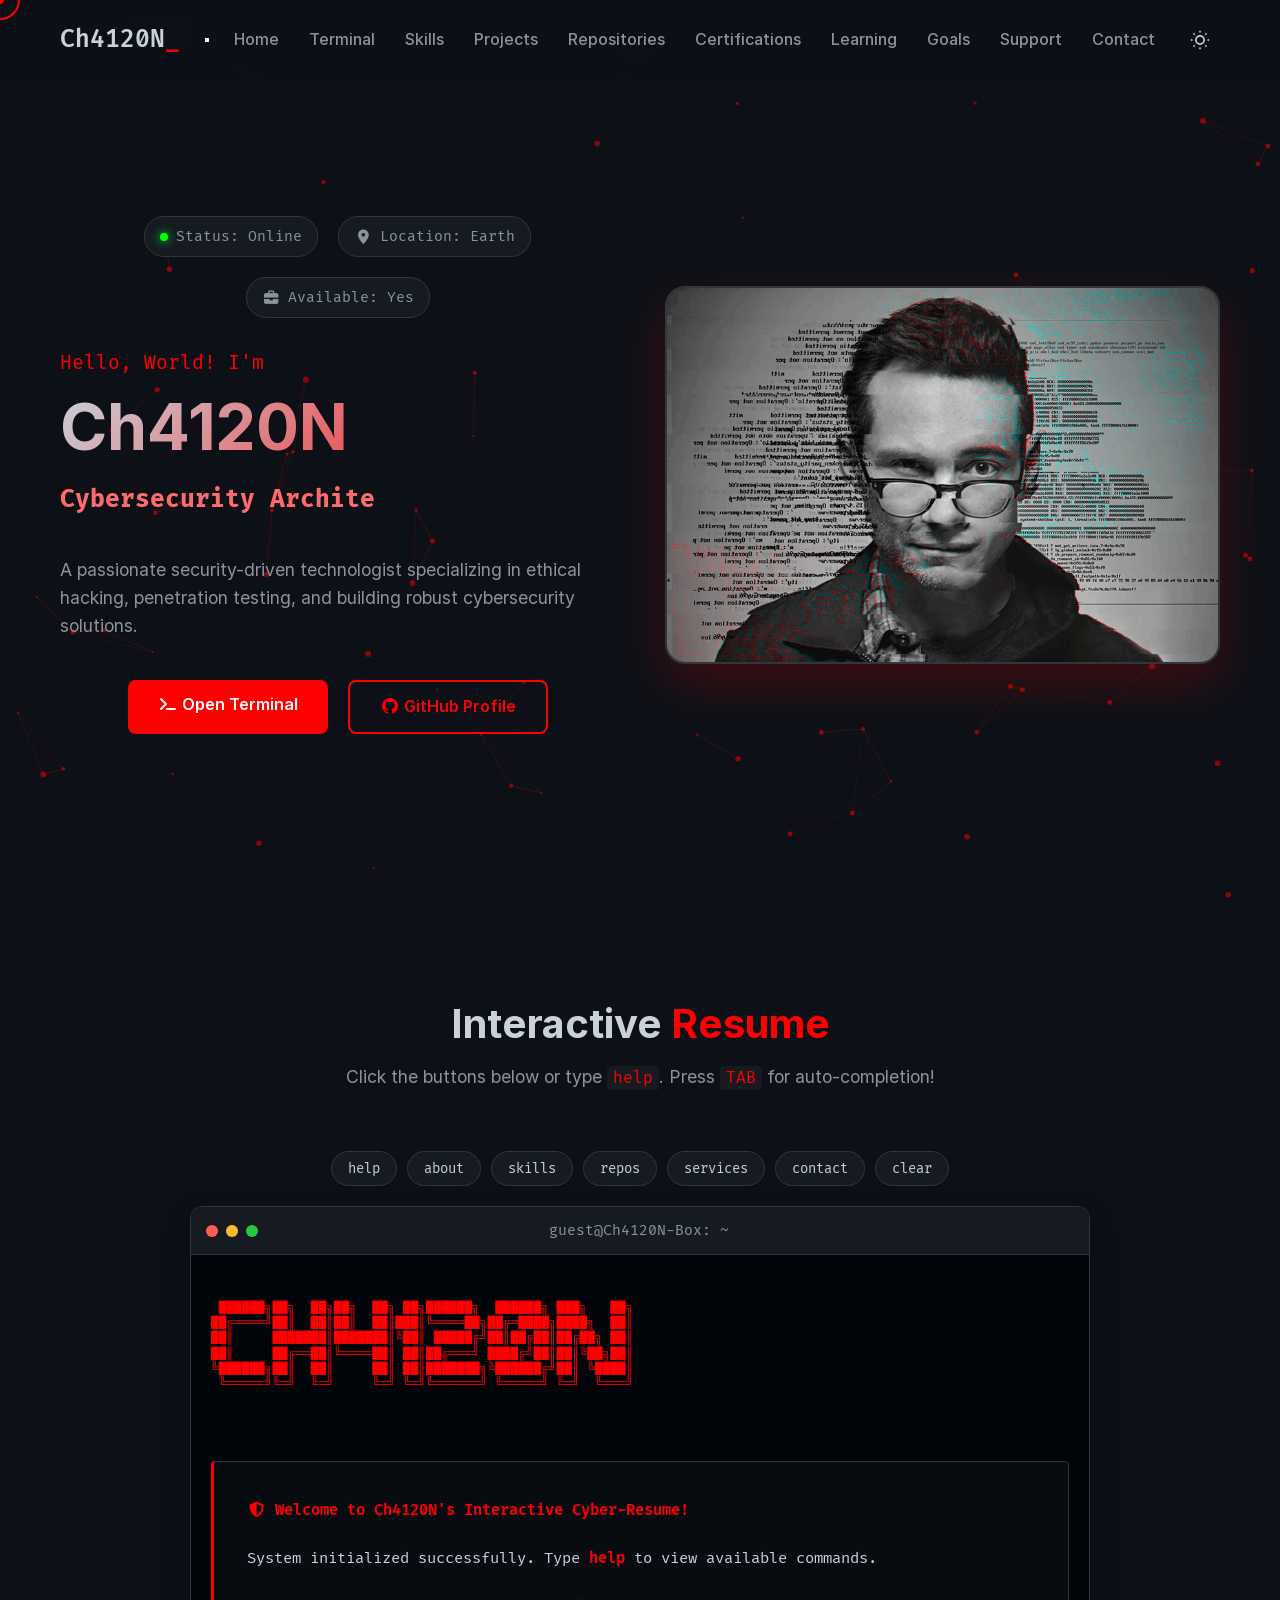
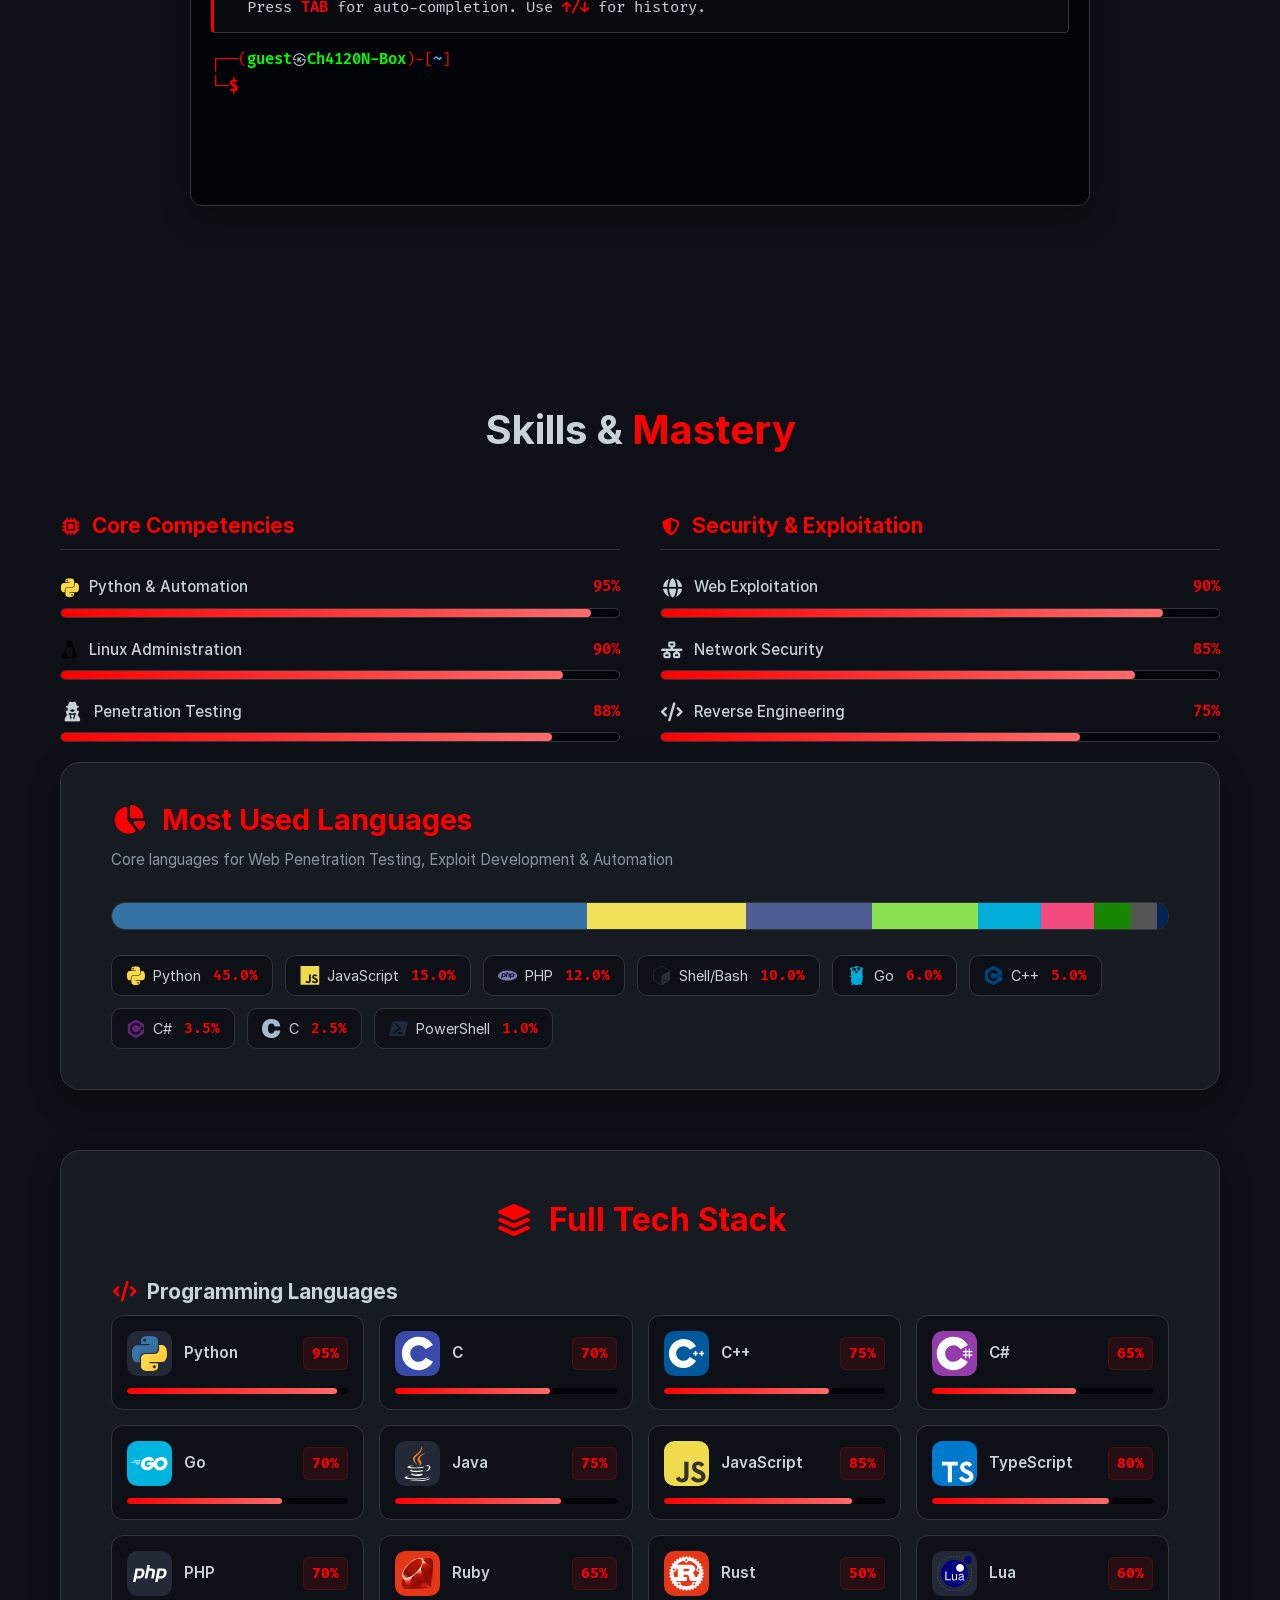
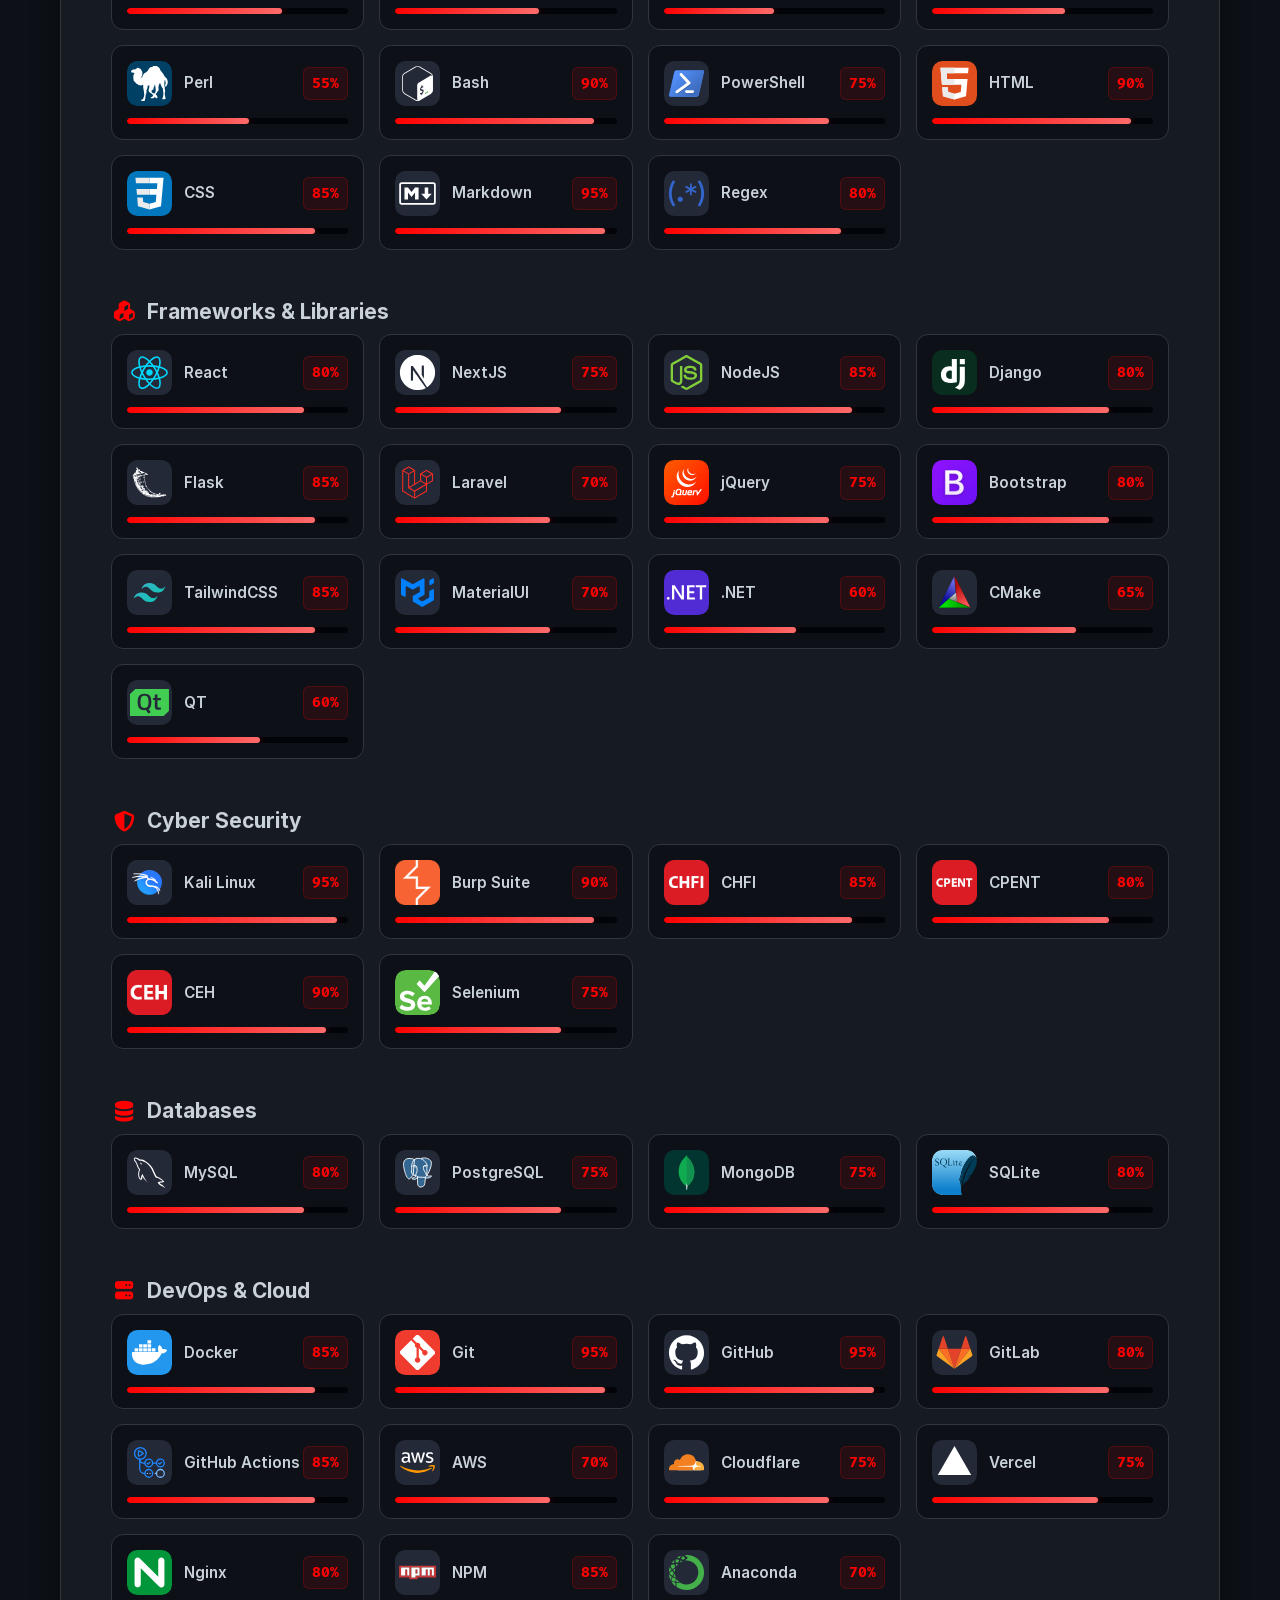
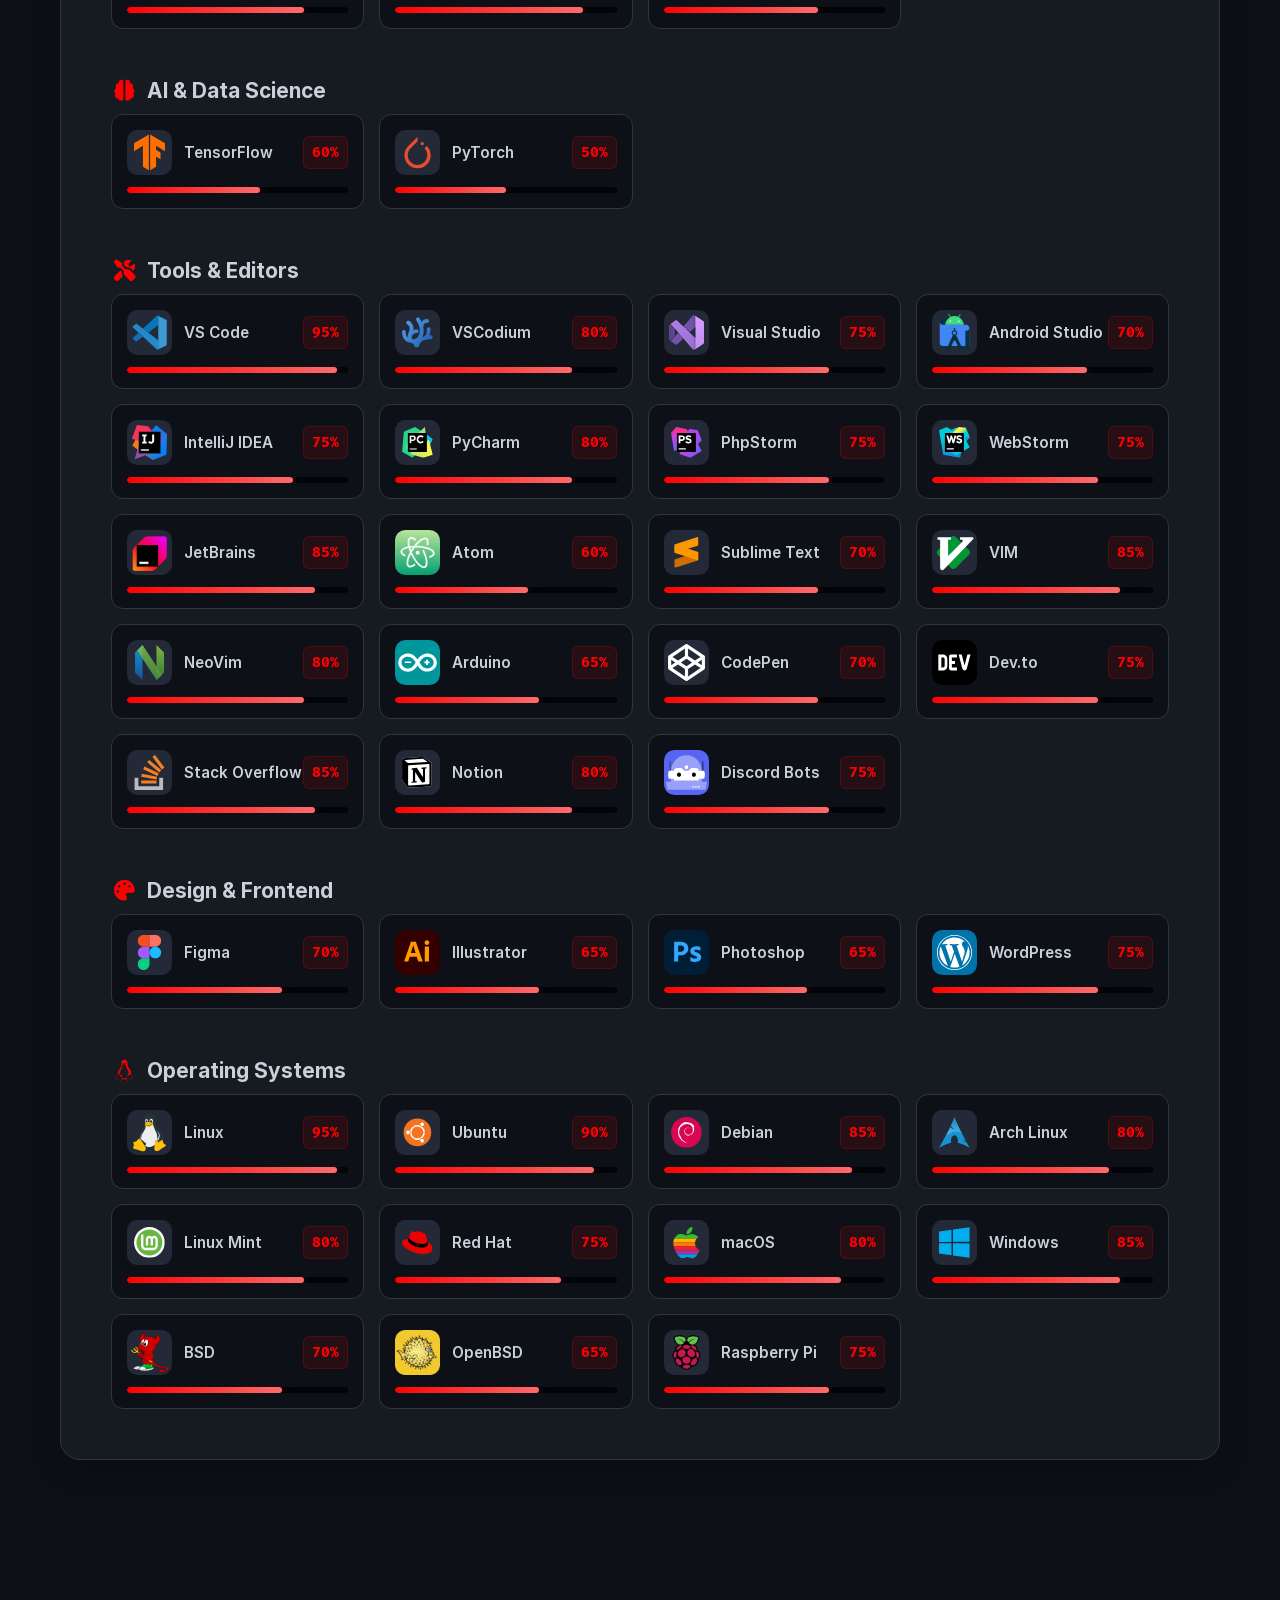
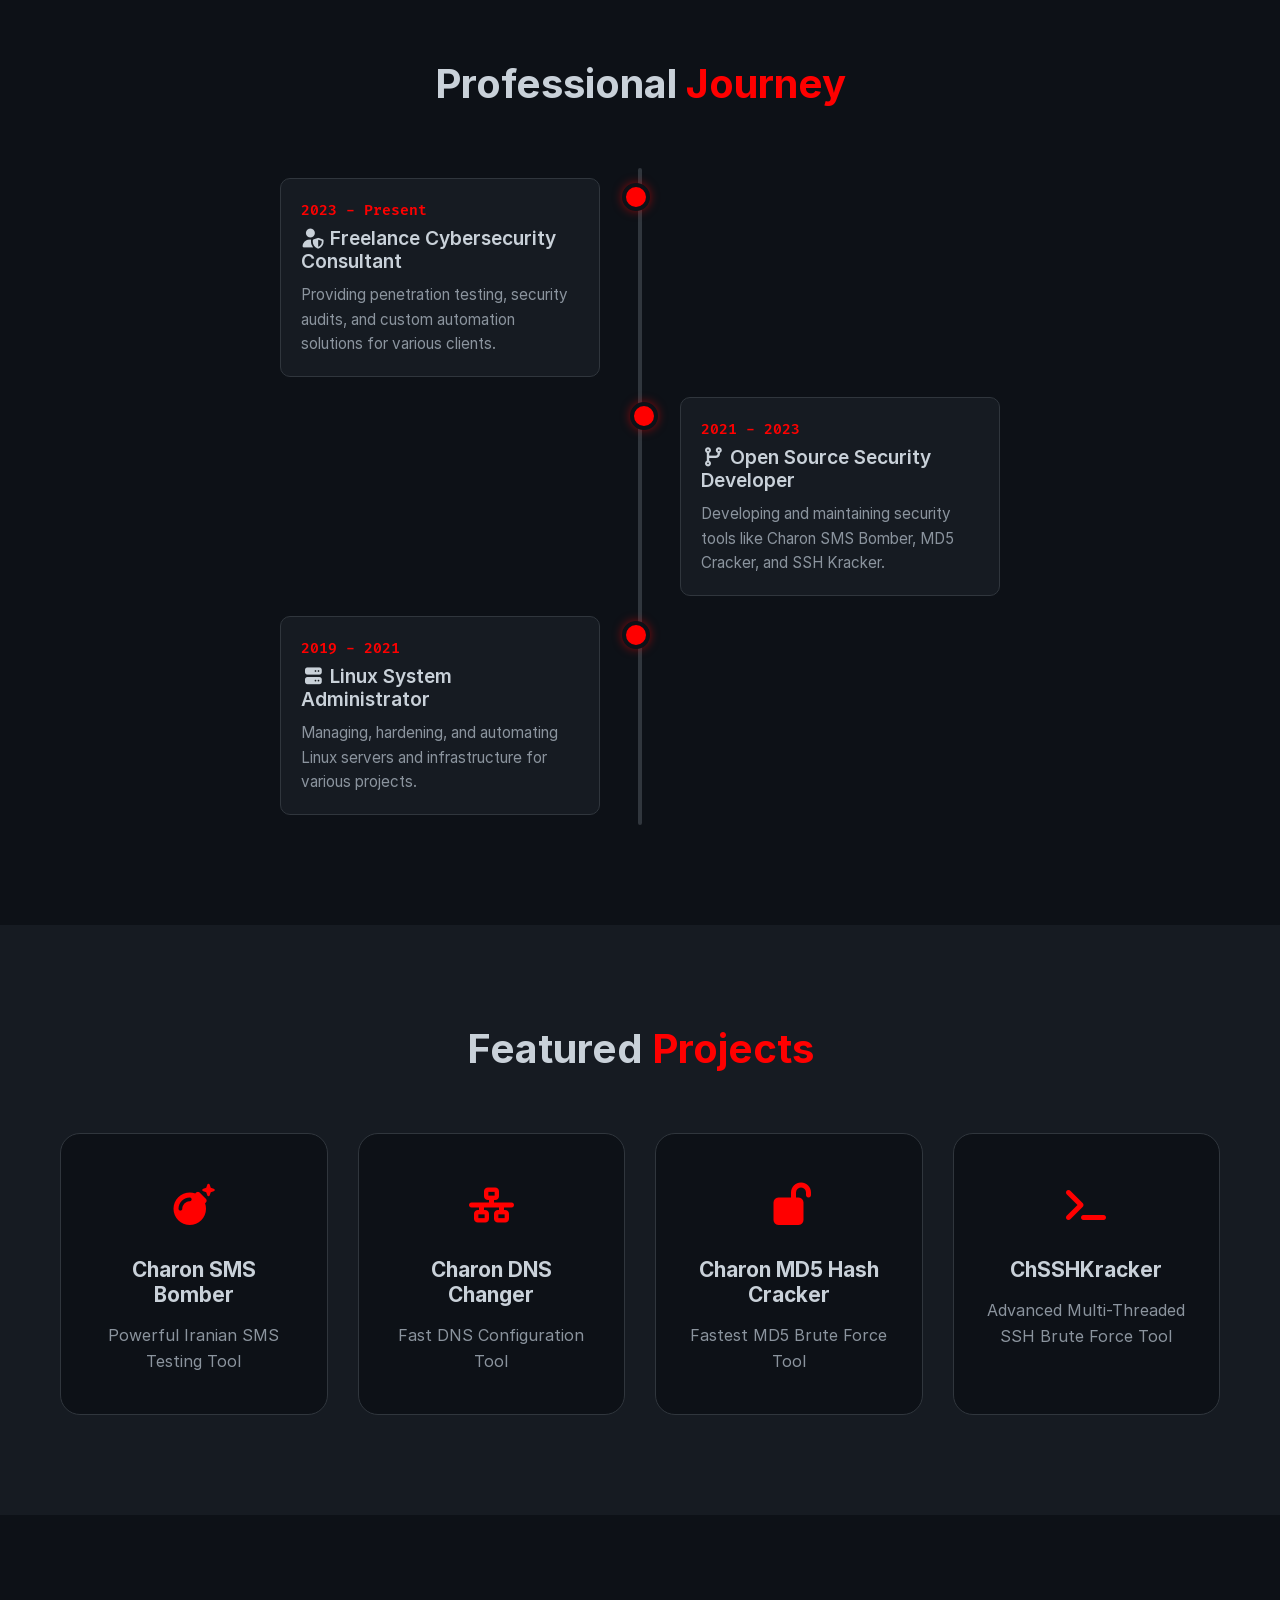
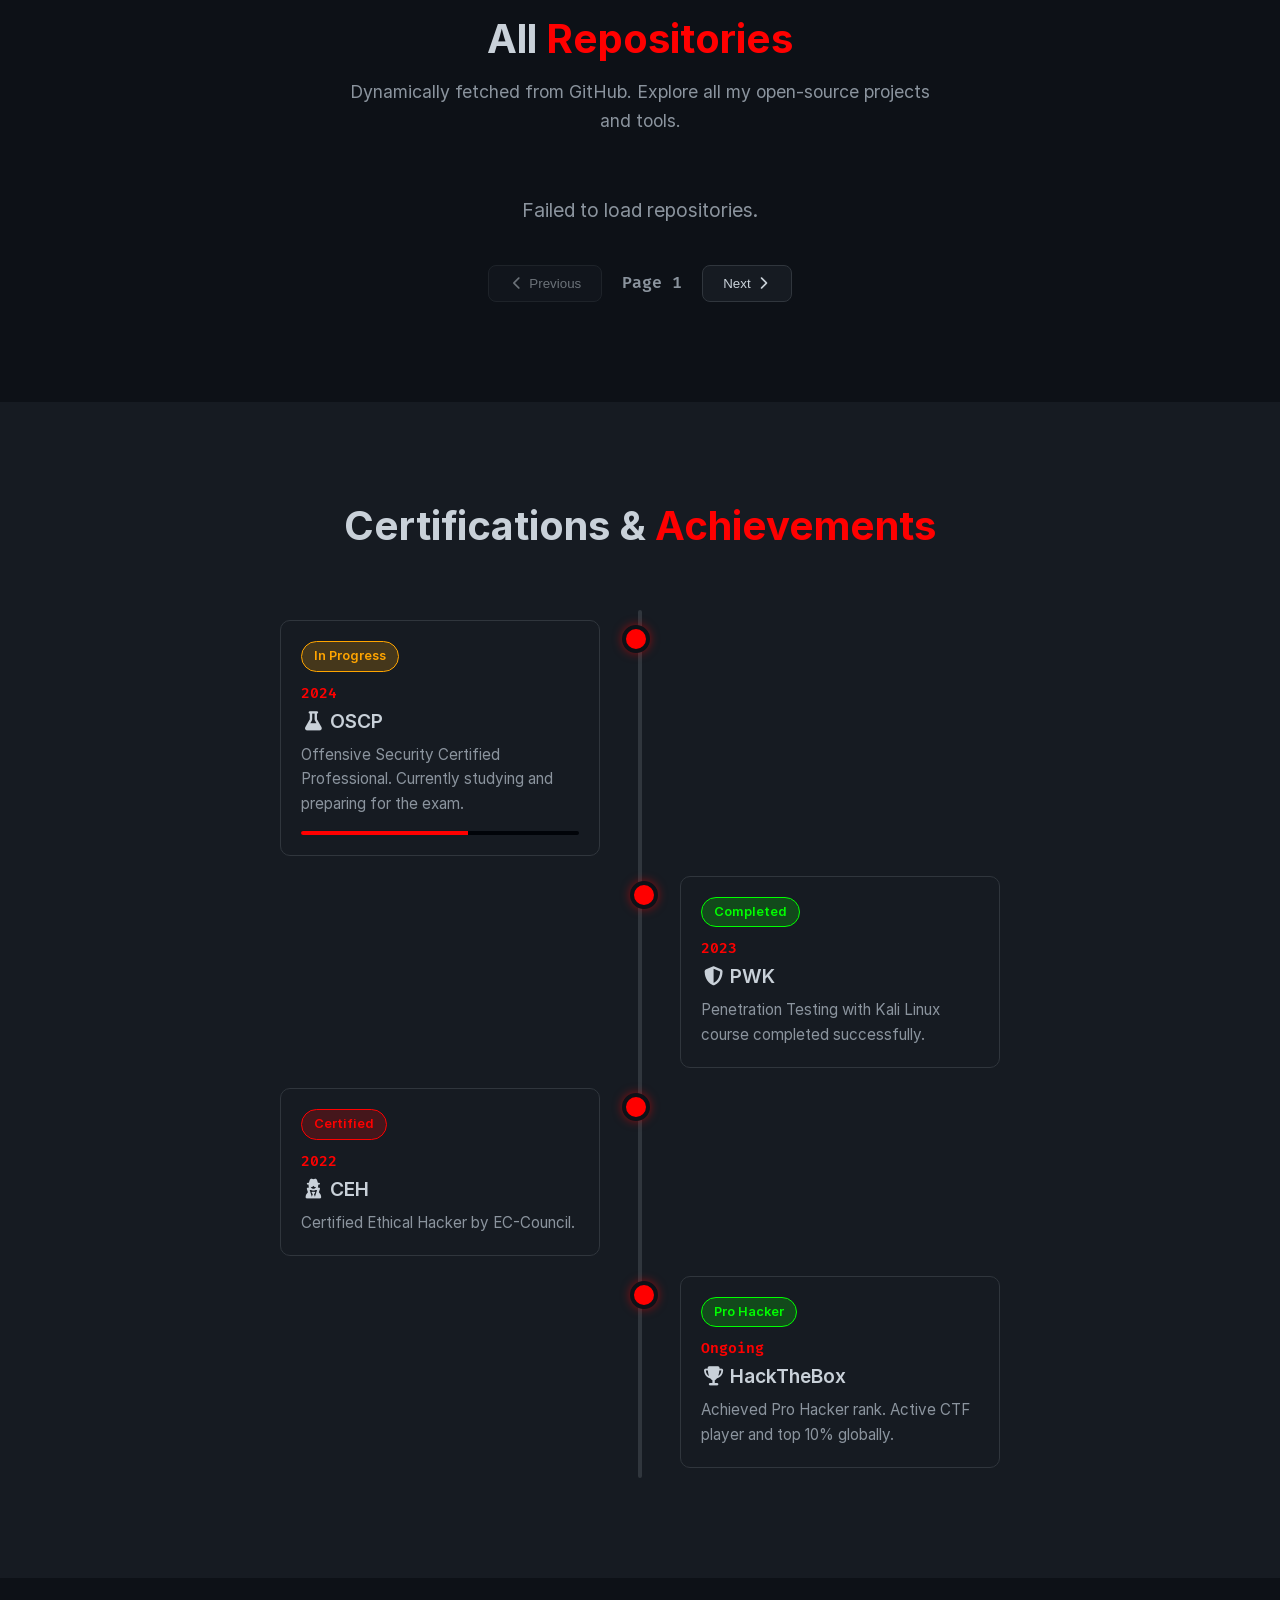
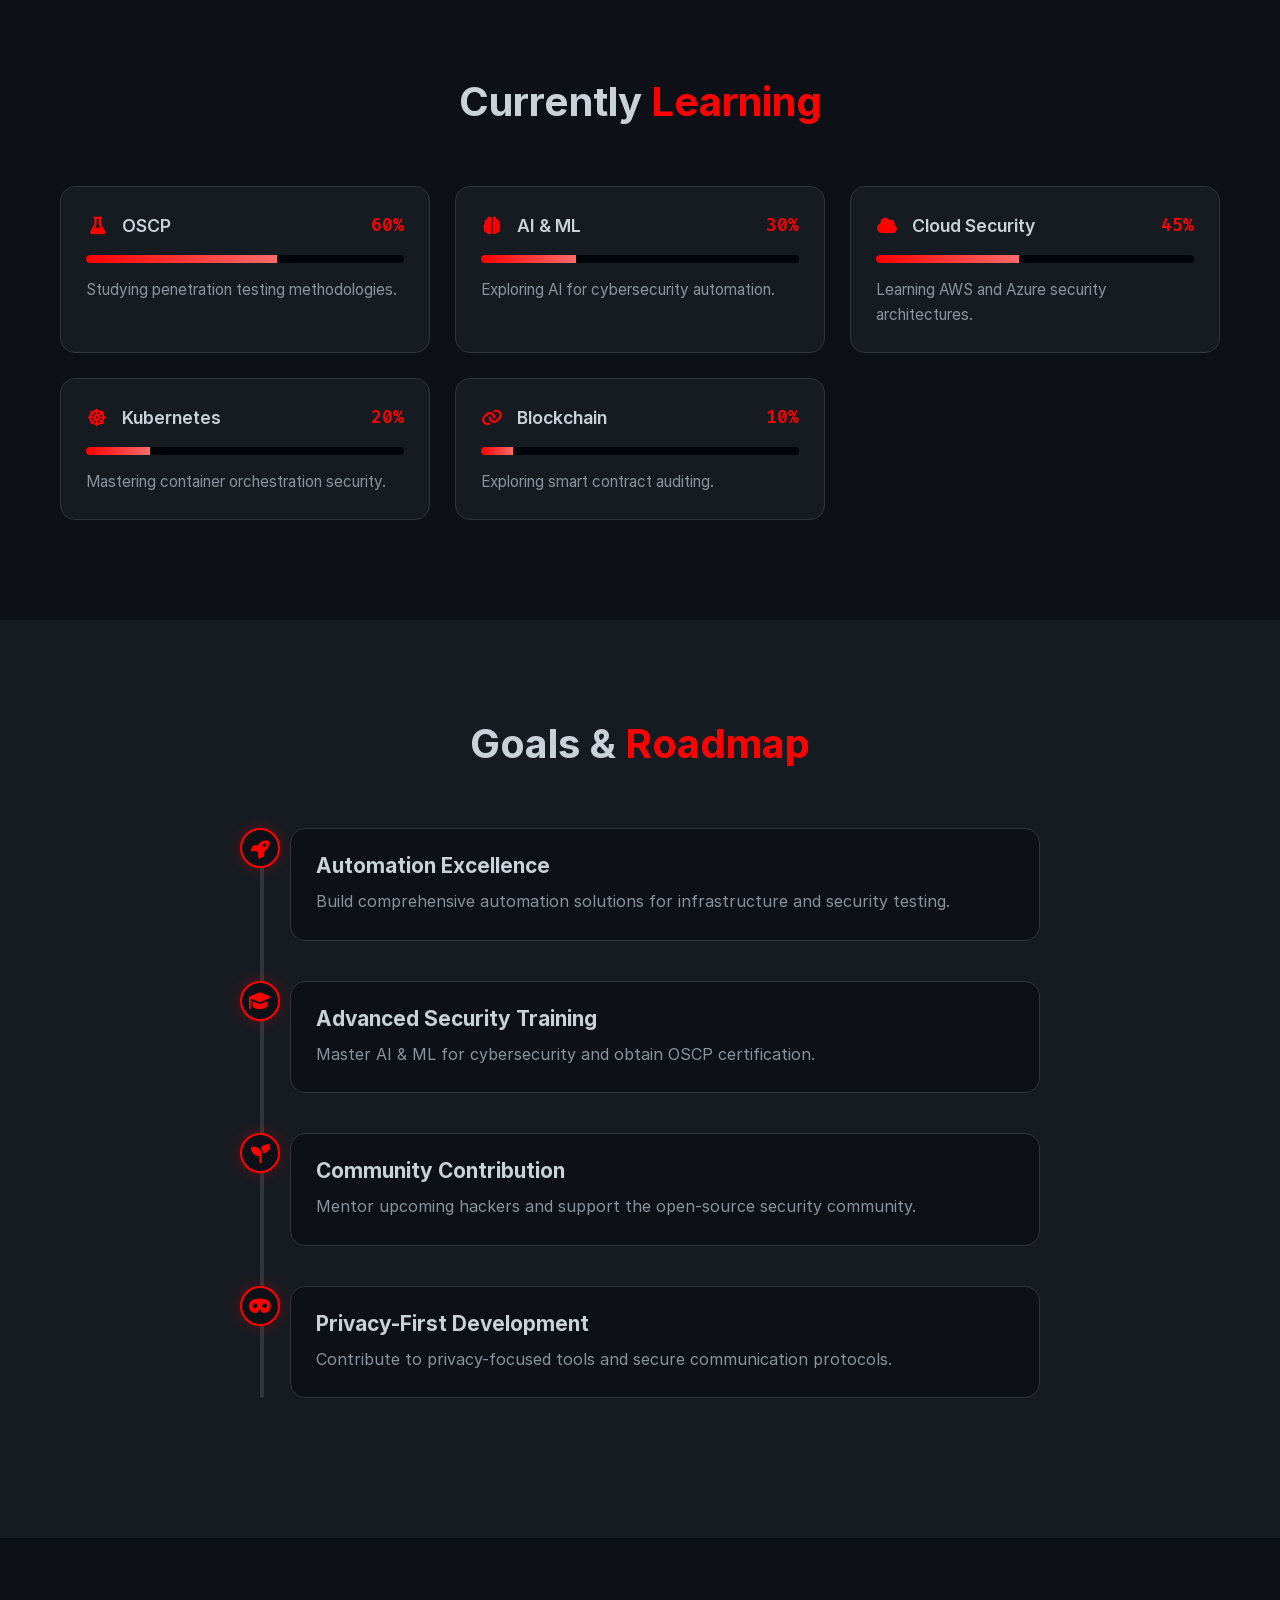
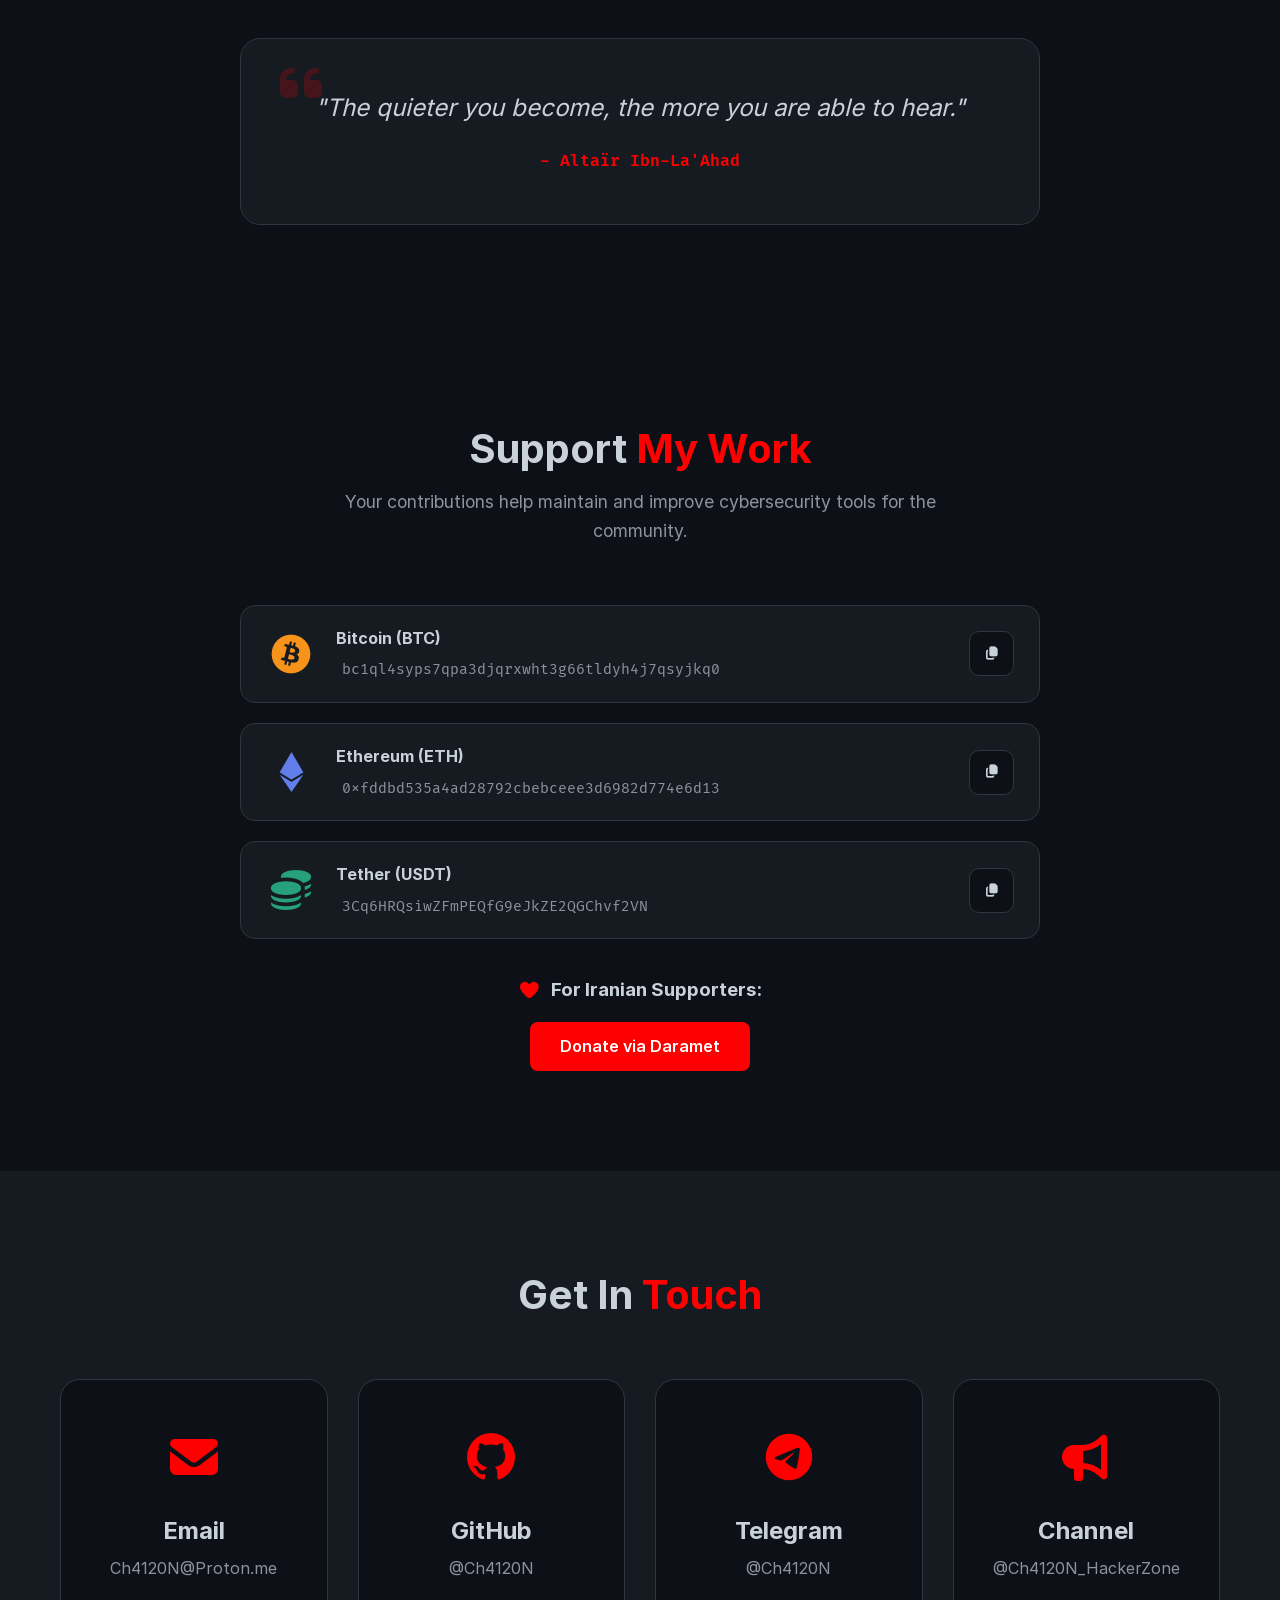
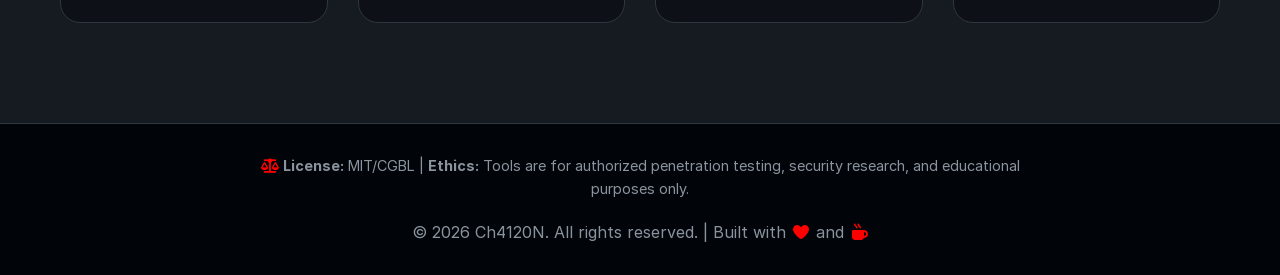
==== commit 1f7c057f: "Update header for mobile humbergur menu" ====
--- a/public/index.html
+++ b/public/index.html
@@ -126,7 +126,12 @@
     <header class="header" id="header">
         <div class="container header-container">
             <a href="#" class="logo">Ch4120N<span class="logo-accent">_</span></a>
-            <nav class="nav">
+
+            <button class="menu-toggle" id="menu-toggle" aria-label="Toggle Menu">
+                <span></span><span></span><span></span>
+            </button>
+
+            <nav class="nav" id="main-nav">
                 <a href="#hero" class="nav-link">Home</a>
                 <a href="#terminal-section" class="nav-link">Terminal</a>
                 <a href="#skills-section" class="nav-link">Skills</a>
@@ -138,6 +143,7 @@
                 <a href="#support" class="nav-link">Support</a>
                 <a href="#contact" class="nav-link">Contact</a>
             </nav>
+            
             <button class="theme-toggle" id="theme-toggle" aria-label="Toggle theme">
                 <svg class="icon-sun" xmlns="http://www.w3.org/2000/svg" width="20" height="20" viewBox="0 0 24 24" fill="none" stroke="currentColor" stroke-width="2"><circle cx="12" cy="12" r="5"></circle><line x1="12" y1="1" x2="12" y2="3"></line><line x1="12" y1="21" x2="12" y2="23"></line><line x1="4.22" y1="4.22" x2="5.64" y2="5.64"></line><line x1="18.36" y1="18.36" x2="19.78" y2="19.78"></line><line x1="1" y1="12" x2="3" y2="12"></line><line x1="21" y1="12" x2="23" y2="12"></line><line x1="4.22" y1="19.78" x2="5.64" y2="18.36"></line><line x1="18.36" y1="5.64" x2="19.78" y2="4.22"></line></svg>
                 <svg class="icon-moon" xmlns="http://www.w3.org/2000/svg" width="20" height="20" viewBox="0 0 24 24" fill="none" stroke="currentColor" stroke-width="2"><path d="M21 12.79A9 9 0 1 1 11.21 3 7 7 0 0 0 21 12.79z"></path></svg>
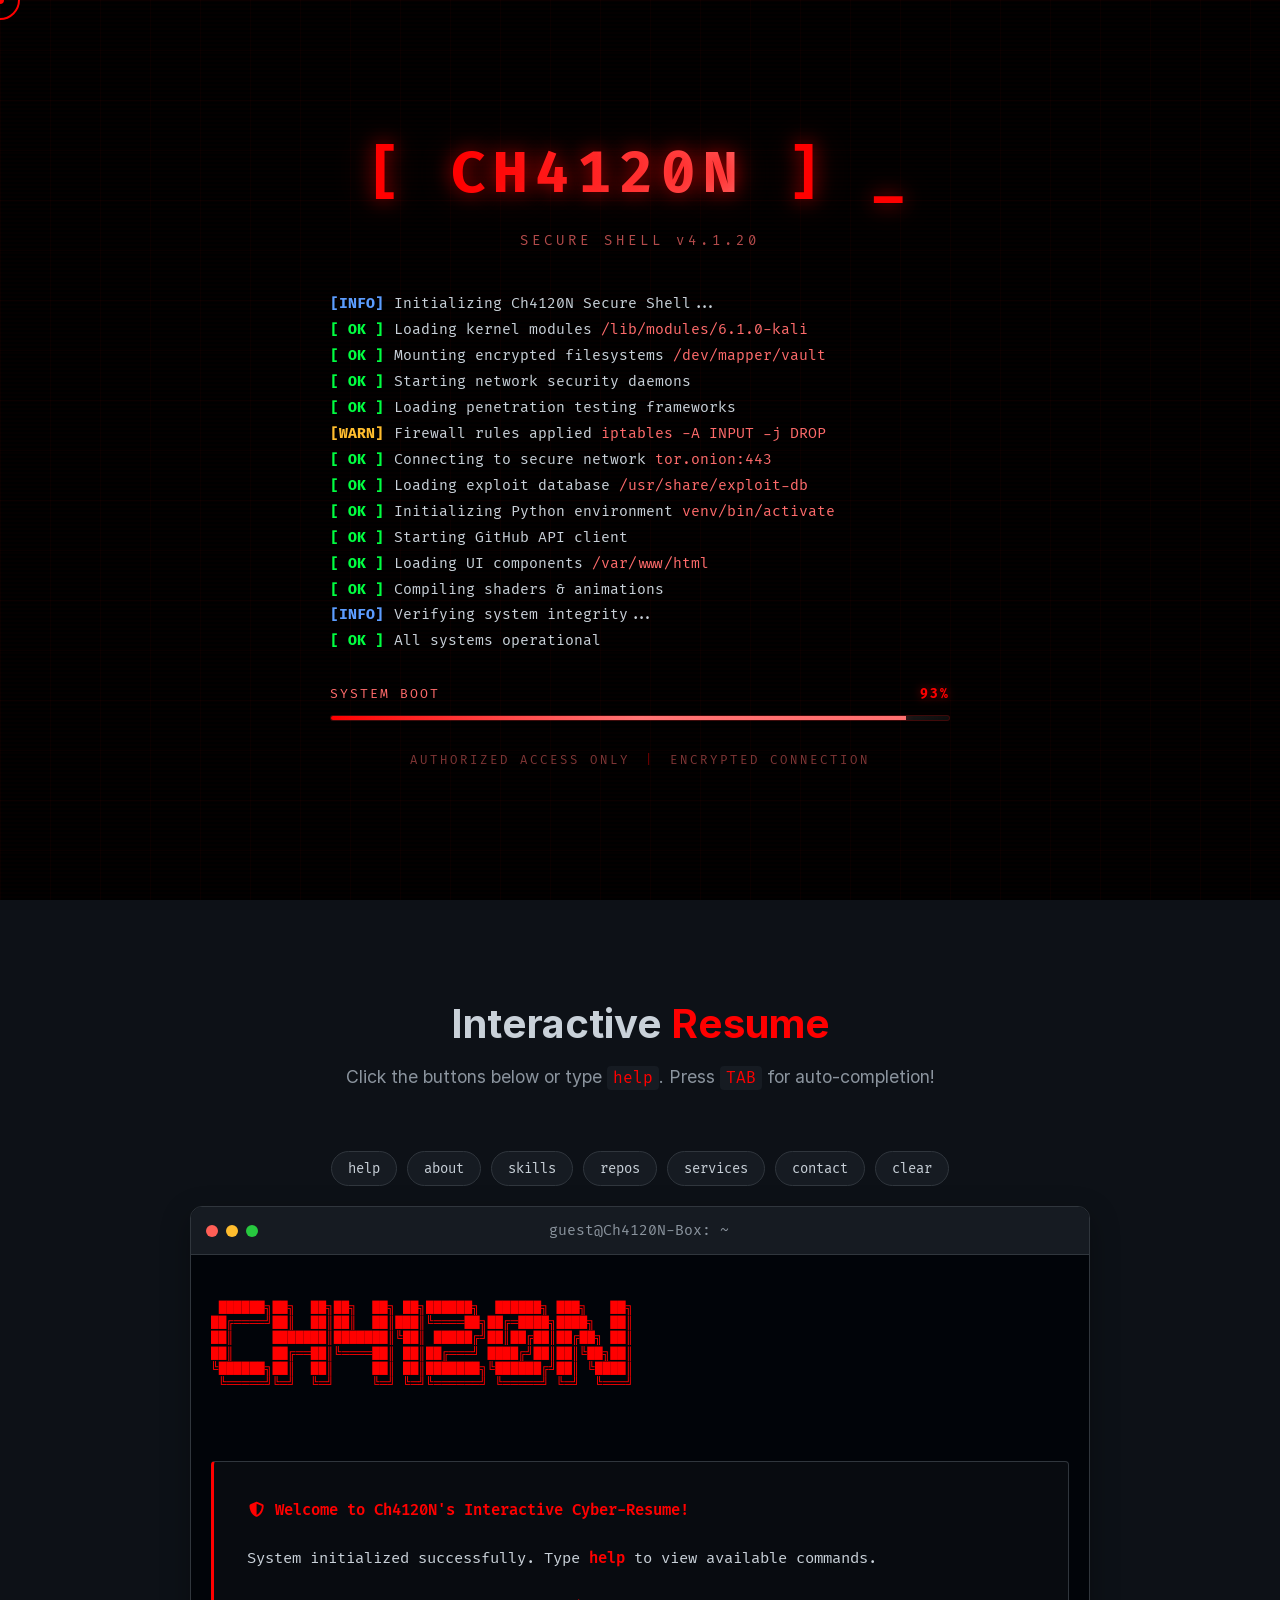
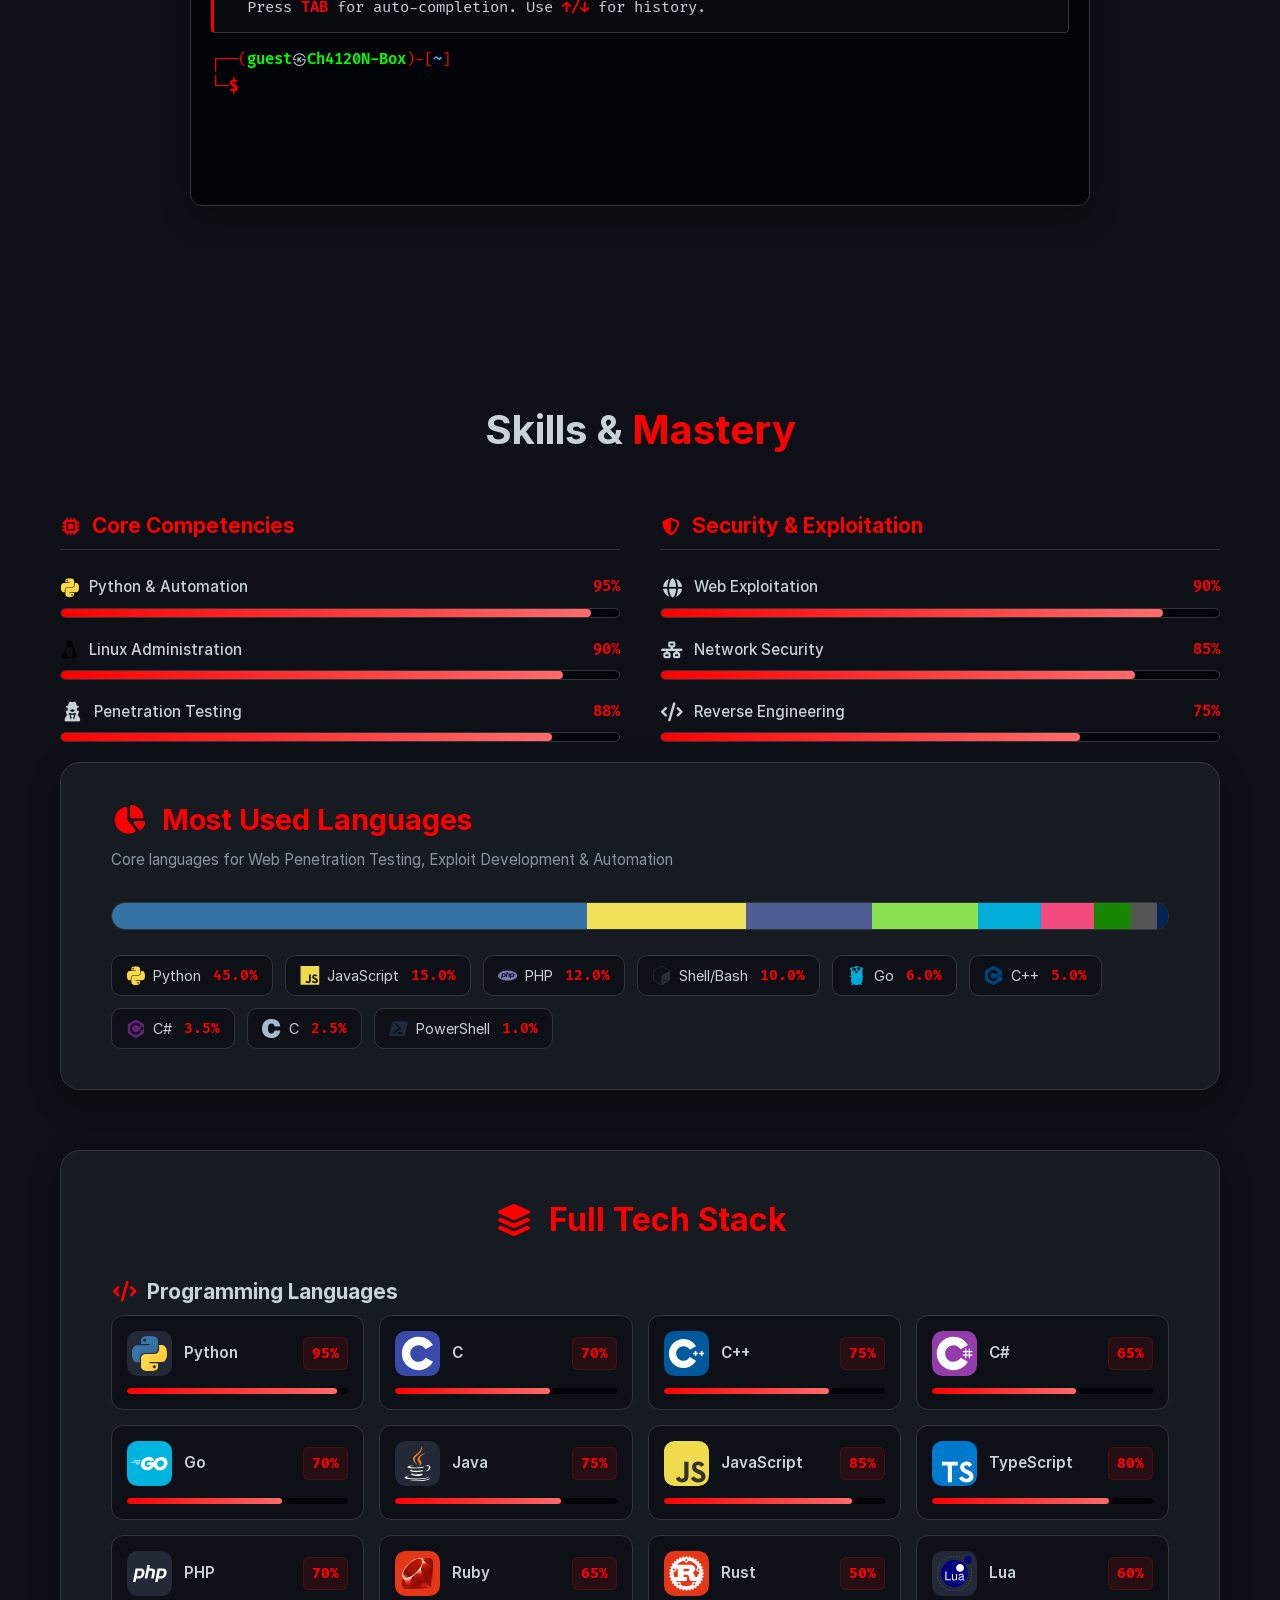
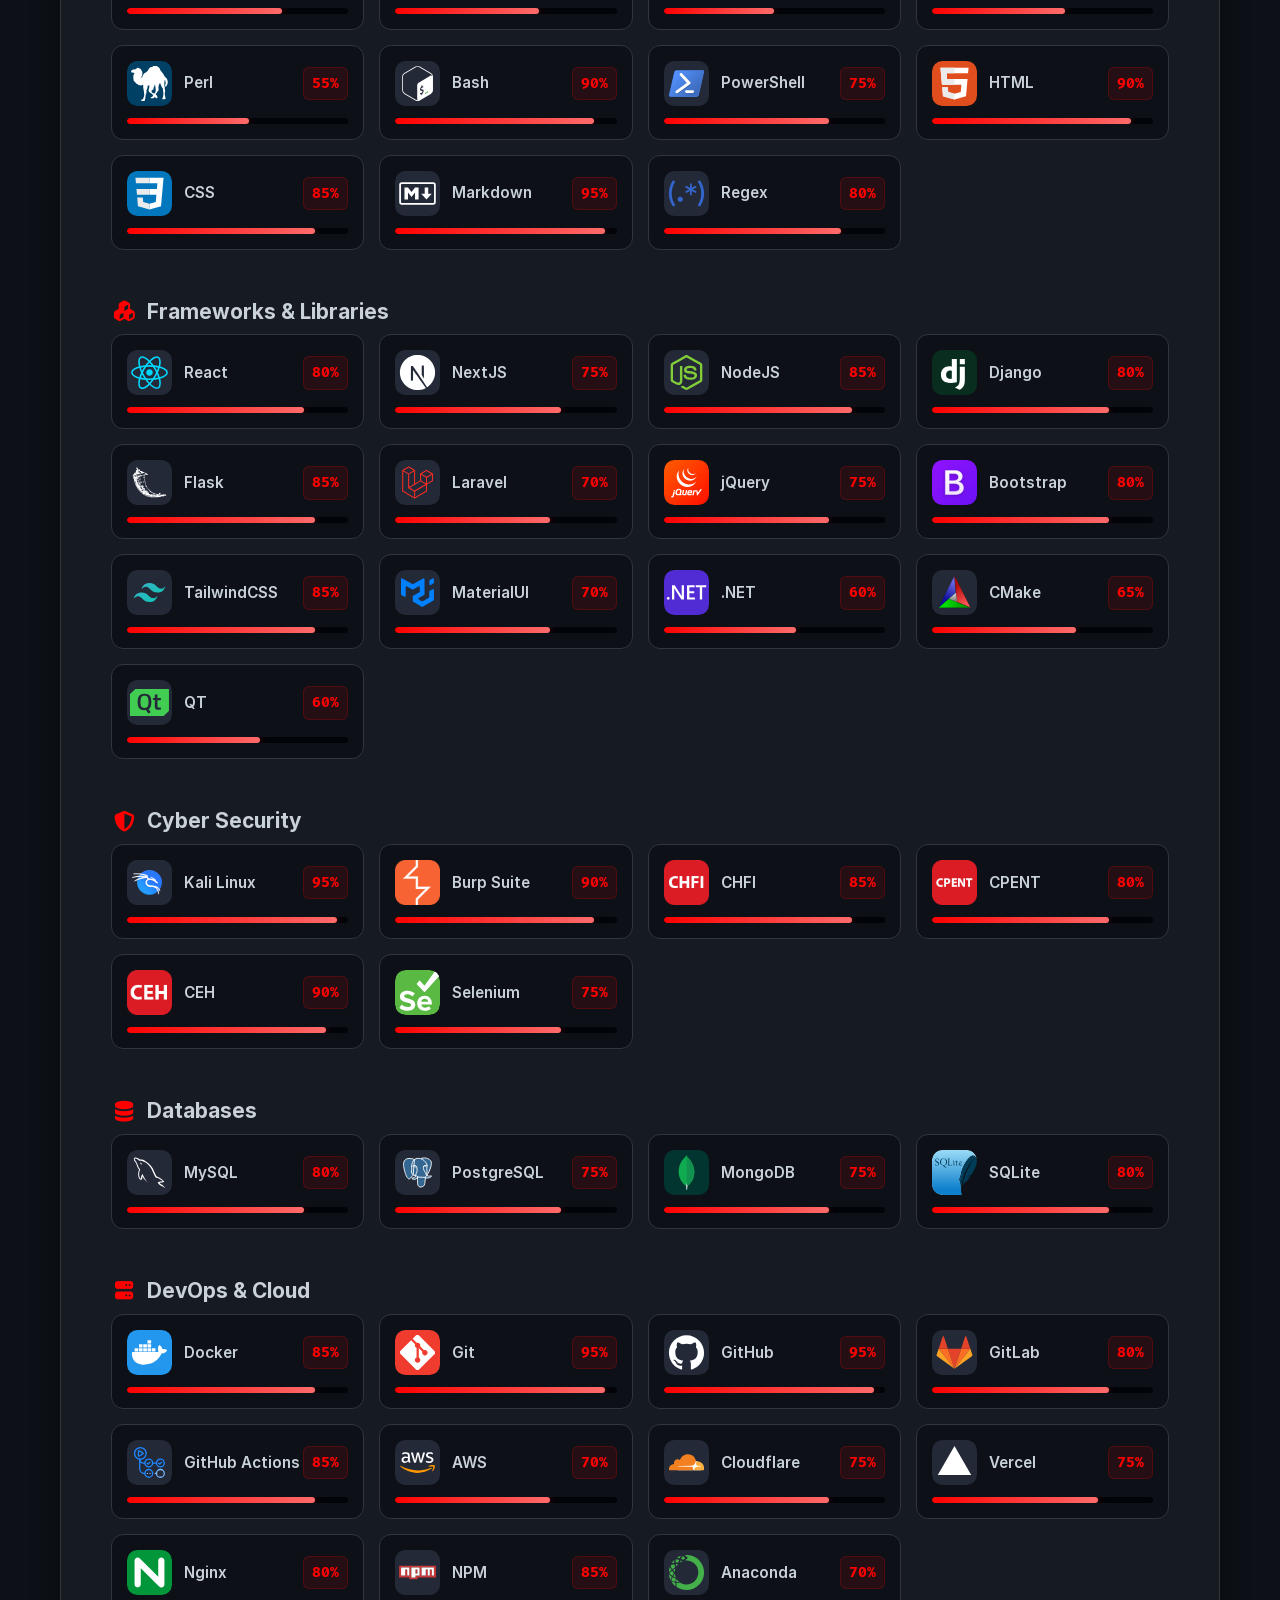
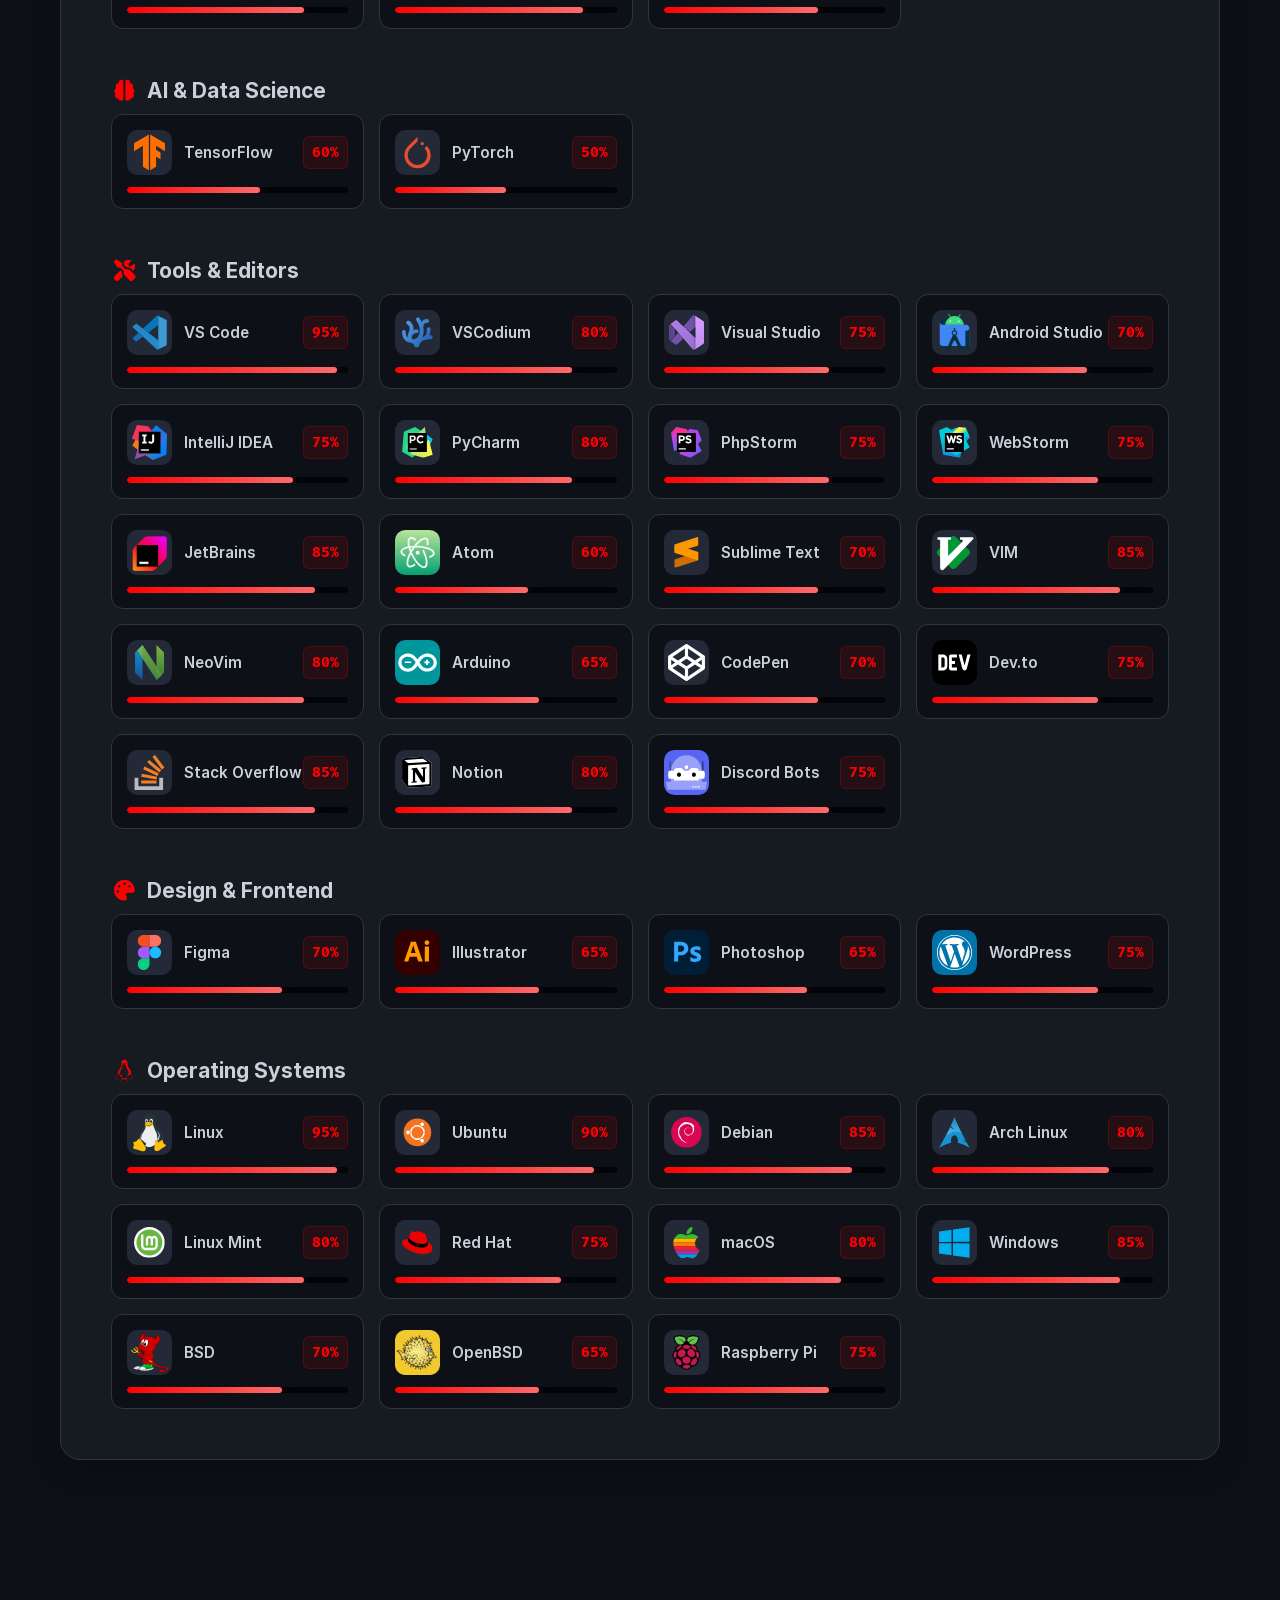
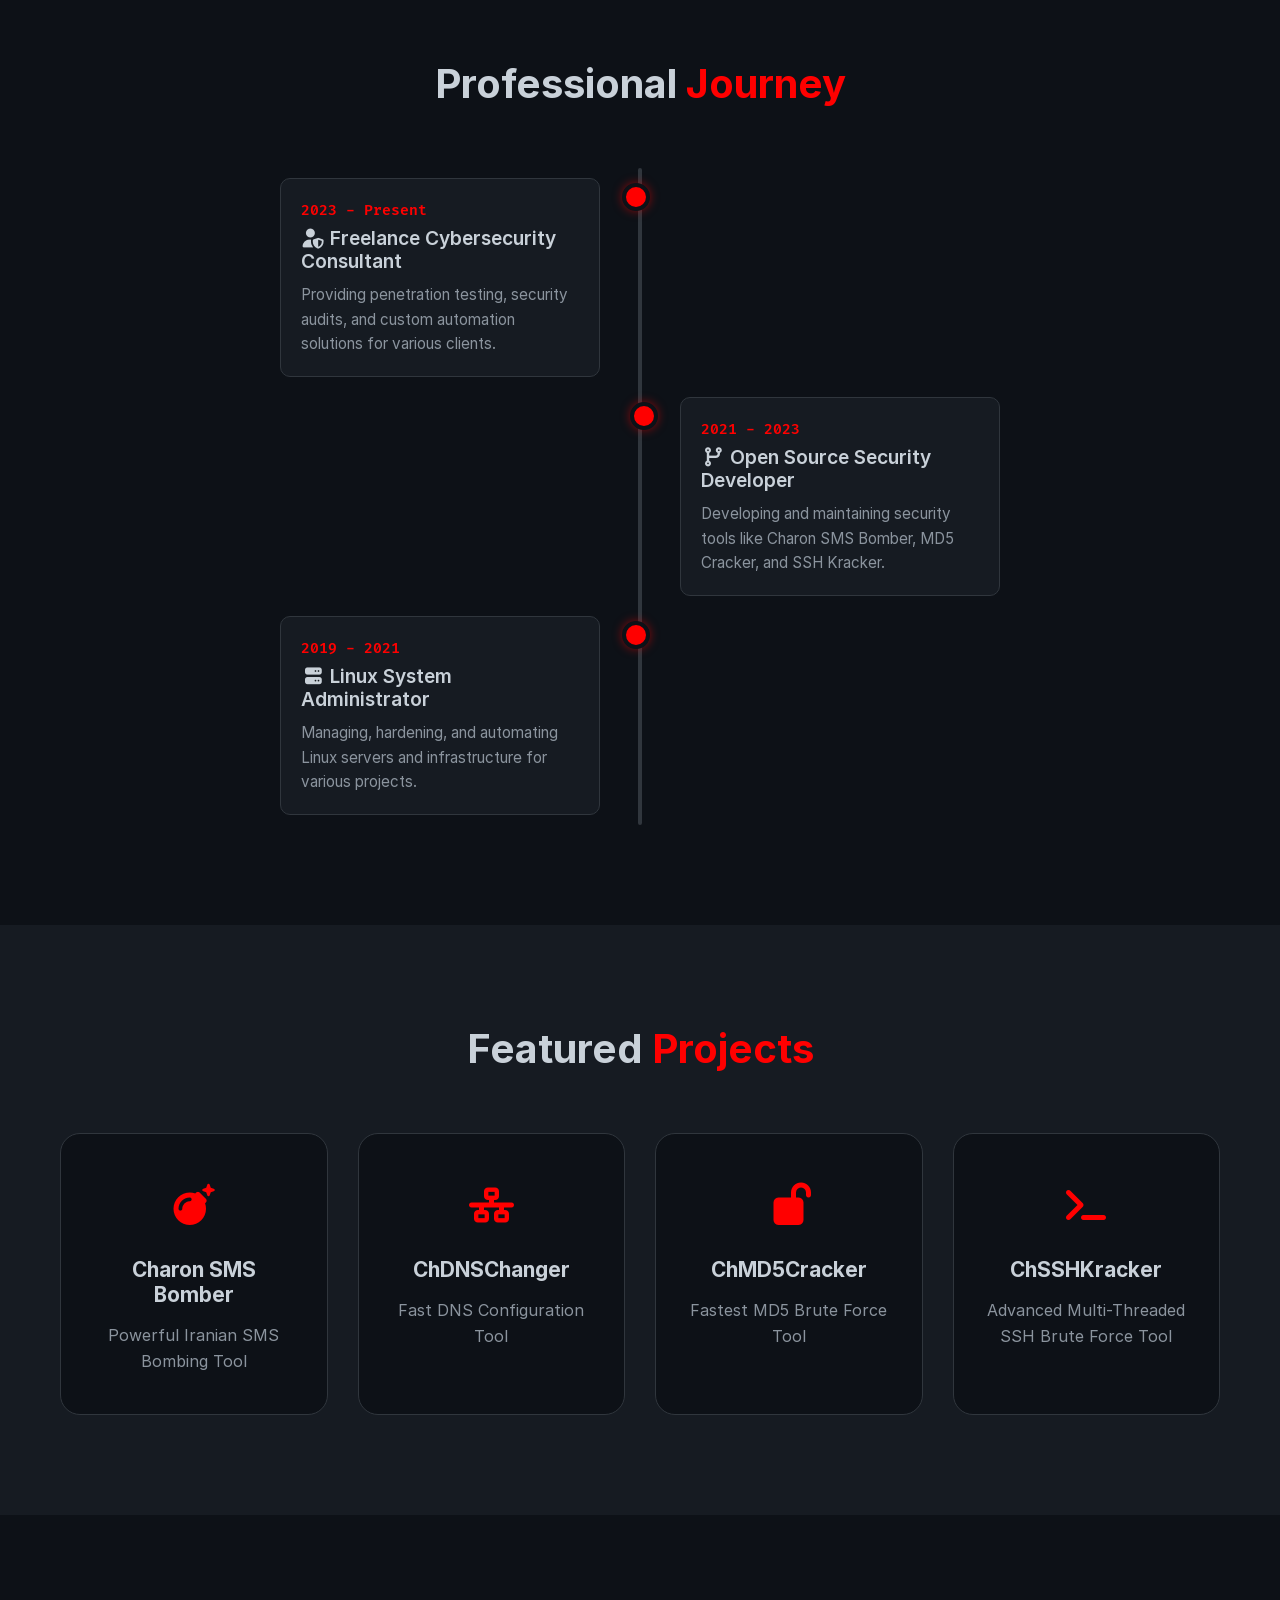
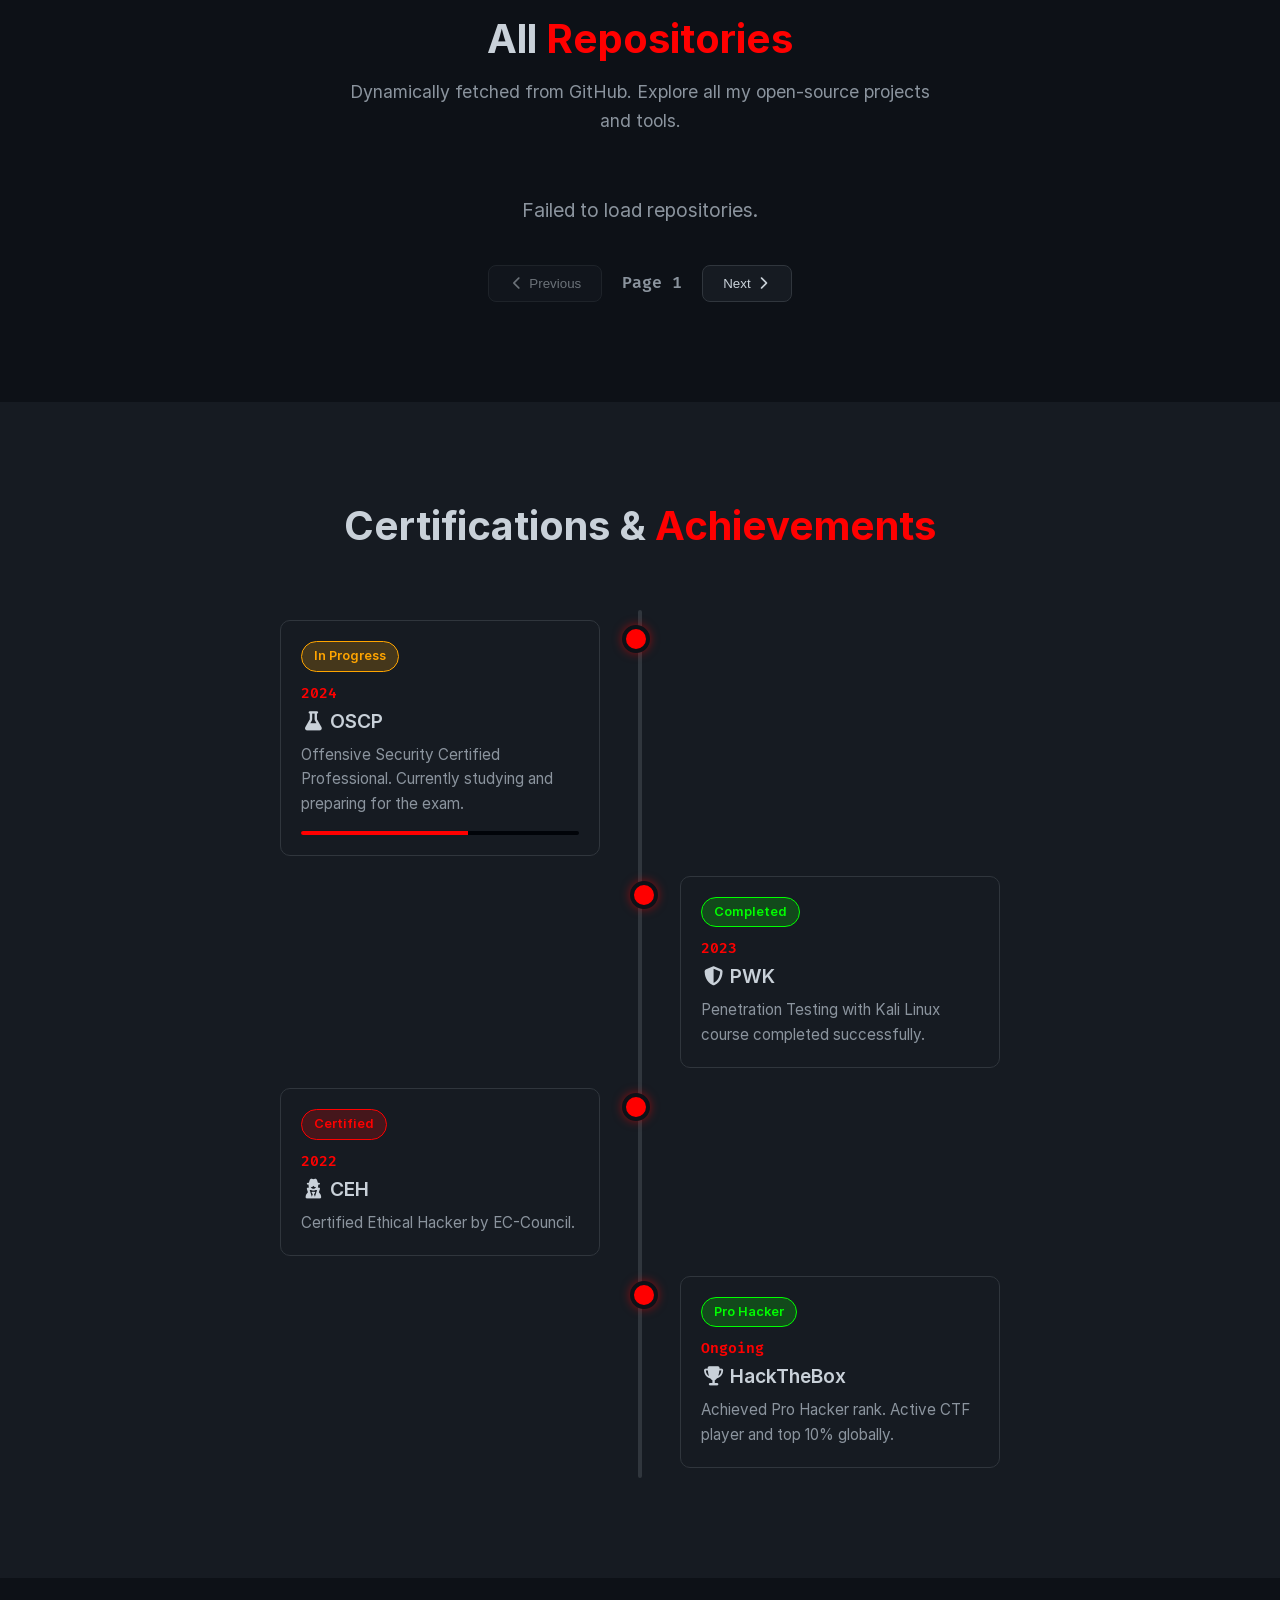
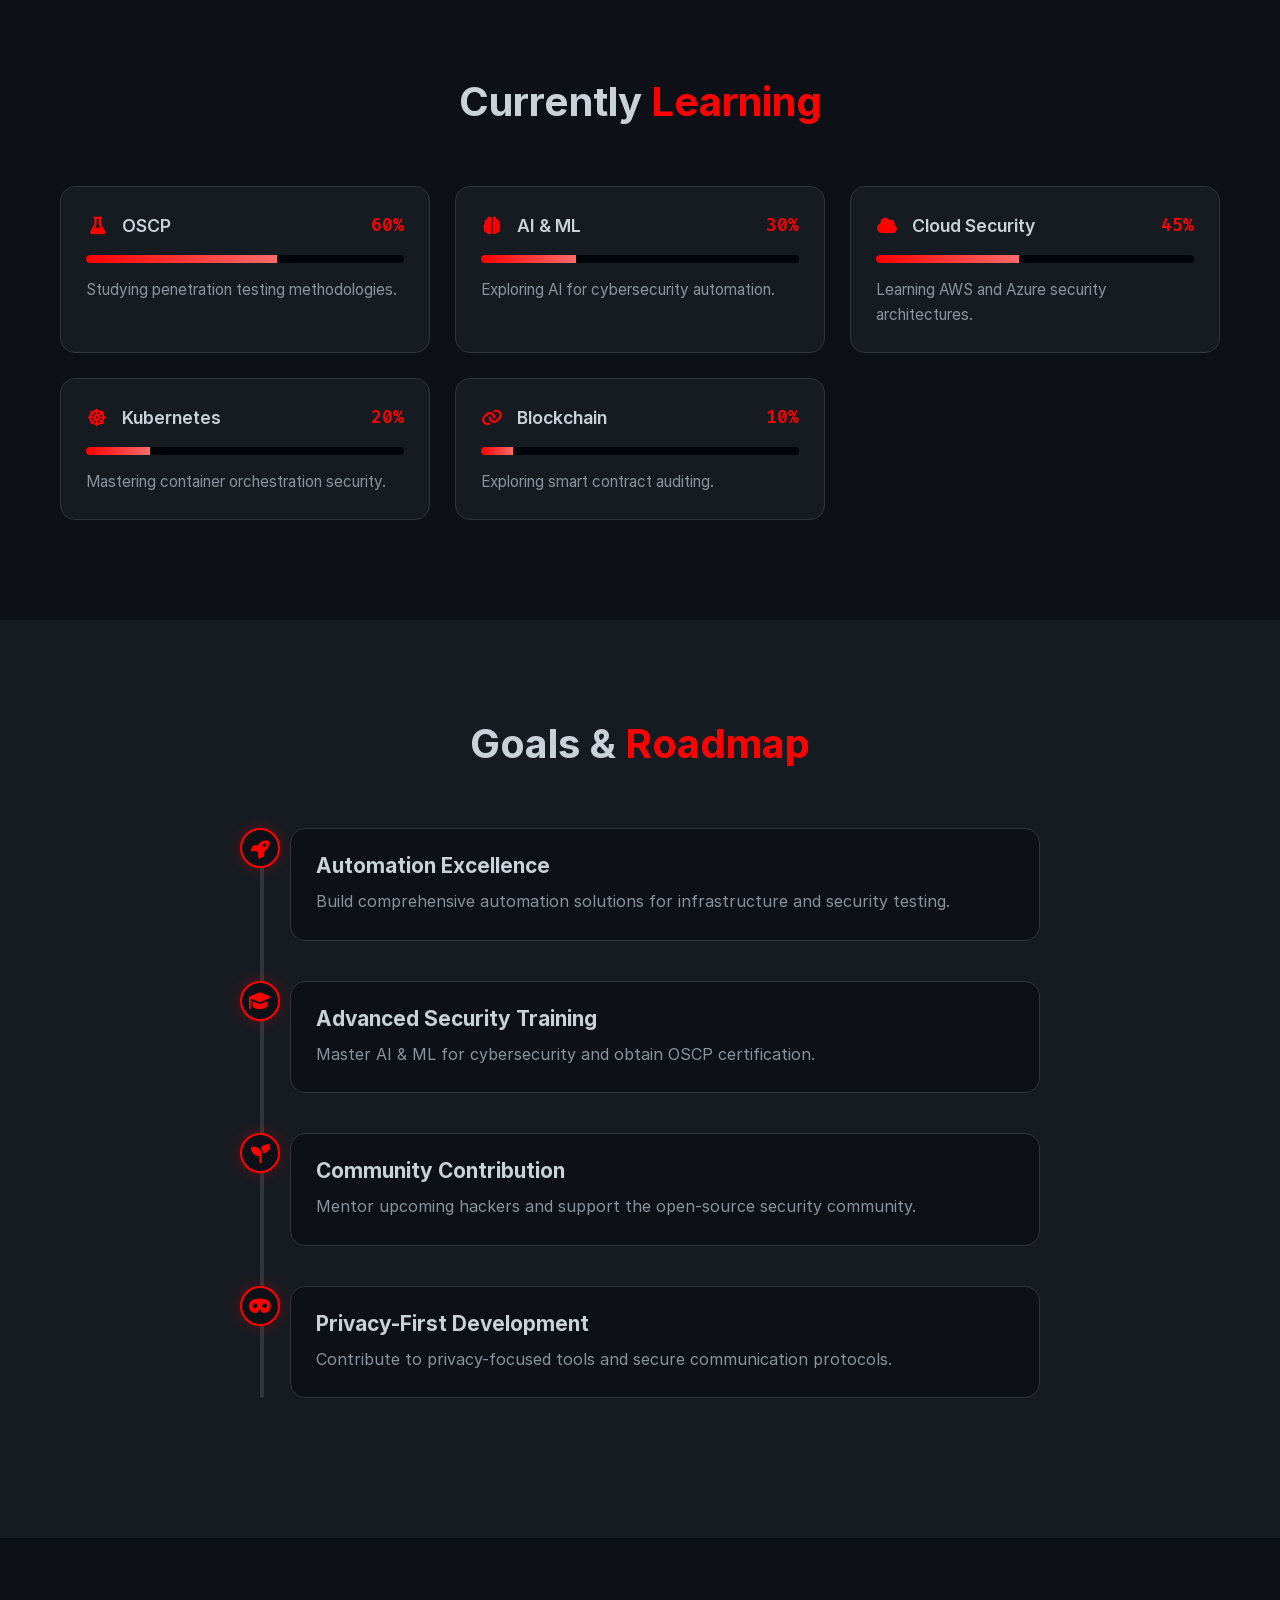
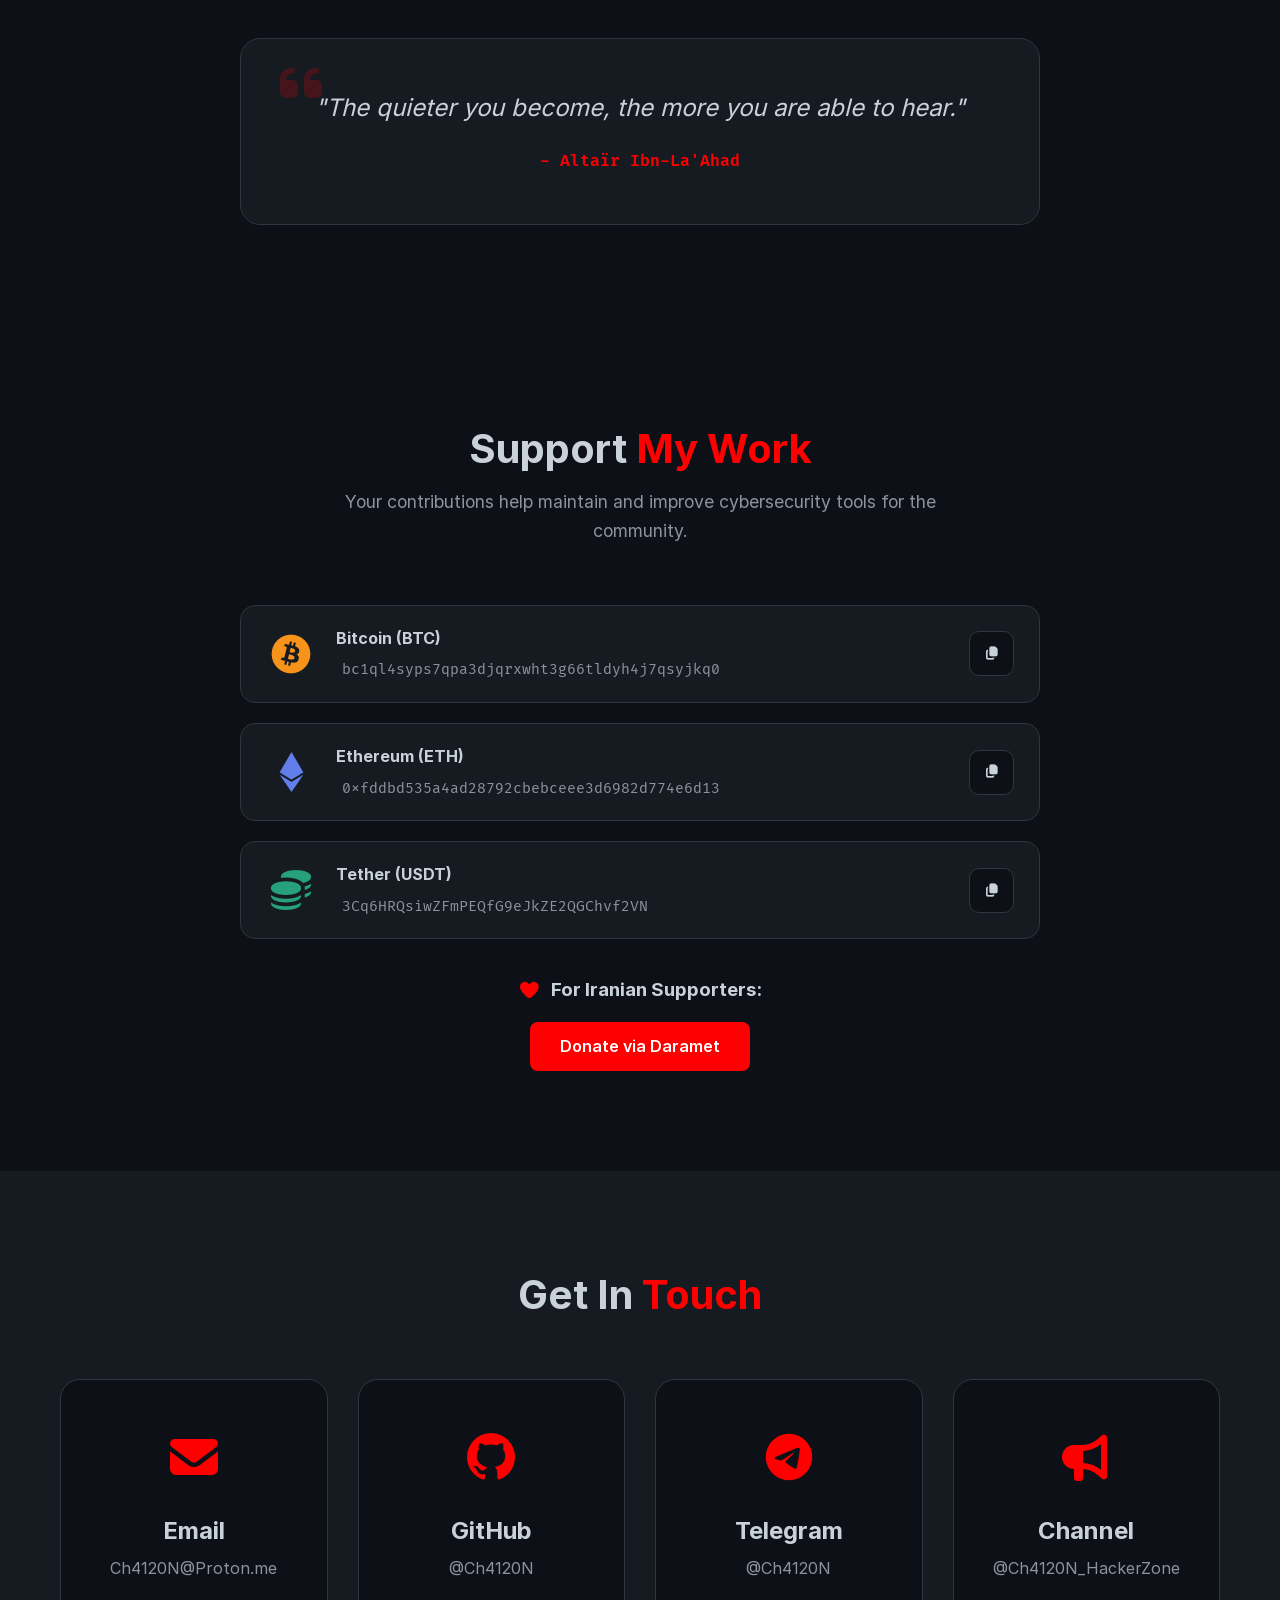
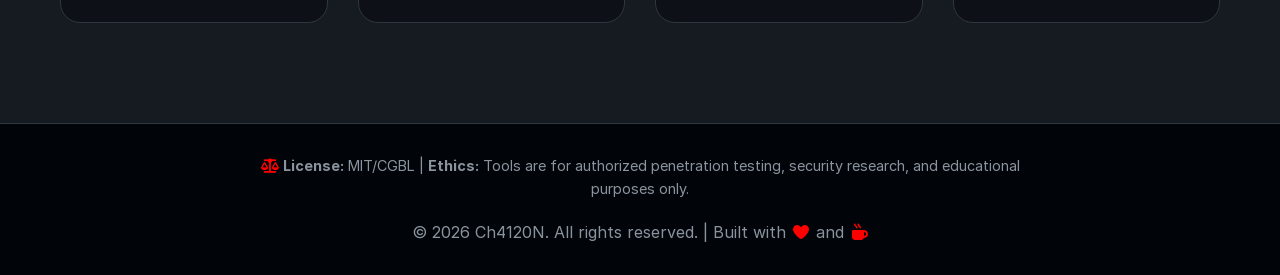
==== commit 351cf2b8: "Updated the Featured Projects" ====
--- a/public/index.html
+++ b/public/index.html
@@ -421,9 +421,9 @@
         <div class="container">
             <div class="section-header"><h2 class="section-title">Featured <span class="text-accent">Projects</span></h2></div>
             <div class="projects-grid">
-                <a href="https://github.com/Ch4120N/Charon-SMS-Bomber" target="_blank" class="project-card"><div class="project-icon"><i class="fas fa-bomb"></i></div><h3>Charon SMS Bomber</h3><p>Powerful Iranian SMS Testing Tool</p></a>
-                <a href="https://github.com/Ch4120N/Charon-DNS-Changer-V1.0" target="_blank" class="project-card"><div class="project-icon"><i class="fas fa-network-wired"></i></div><h3>Charon DNS Changer</h3><p>Fast DNS Configuration Tool</p></a>
-                <a href="https://github.com/Ch4120N/Charon-MD5-Hash-Cracker" target="_blank" class="project-card"><div class="project-icon"><i class="fas fa-lock-open"></i></div><h3>Charon MD5 Hash Cracker</h3><p>Fastest MD5 Brute Force Tool</p></a>
+                <a href="https://github.com/Ch4120N/Charon-SMS-Bomber" target="_blank" class="project-card"><div class="project-icon"><i class="fas fa-bomb"></i></div><h3>Charon SMS Bomber</h3><p>Powerful Iranian SMS Bombing Tool</p></a>
+                <a href="https://github.com/Ch4120N/ChDNSChanger" target="_blank" class="project-card"><div class="project-icon"><i class="fas fa-network-wired"></i></div><h3>ChDNSChanger</h3><p>Fast DNS Configuration Tool</p></a>
+                <a href="https://github.com/Ch4120N/ChMD5Cracker" target="_blank" class="project-card"><div class="project-icon"><i class="fas fa-lock-open"></i></div><h3>ChMD5Cracker</h3><p>Fastest MD5 Brute Force Tool</p></a>
                 <a href="https://github.com/Ch4120N/ChSSHKracker" target="_blank" class="project-card"><div class="project-icon"><i class="fas fa-terminal"></i></div><h3>ChSSHKracker</h3><p>Advanced Multi-Threaded SSH Brute Force Tool</p></a>
             </div>
         </div>
--- a/public/css/responsive.css
+++ b/public/css/responsive.css
@@ -1,16 +1,95 @@
+/* === HAMBURGER MENU (Desktop Hidden) === */
+.menu-toggle { display: none; flex-direction: column; justify-content: space-between; width: 30px; height: 22px; background: transparent; border: none; cursor: pointer; z-index: 1002; padding: 0; }
+.menu-toggle span { display: block; width: 100%; height: 3px; background-color: var(--accent); border-radius: 3px; transition: all .3s ease; transform-origin: center; }
+.menu-toggle.active span:nth-child(1) { transform: translateY(9.5px) rotate(45deg); }
+.menu-toggle.active span:nth-child(2) { opacity: 0; }
+.menu-toggle.active span:nth-child(3) { transform: translateY(-9.5px) rotate(-45deg); }
+
+/* === TABLET & SMALL DESKTOP (<= 1024px) === */
+@media (max-width: 1024px) {
+    .tech-grid { grid-template-columns: repeat(auto-fill, minmax(200px, 1fr)); }
+    .stats-grid { grid-template-columns: repeat(2, 1fr); }
+    .hero-title { font-size: 3rem; }
+}
+
+/* === MOBILE (<= 768px) === */
 @media (max-width: 768px) {
-    .header-container { flex-wrap: wrap; }
-    .nav { order: 3; width: 100%; justify-content: center; margin-top: 15px; gap: 20px; }
+    /* Header & Nav */
+    .menu-toggle { display: flex; }
+    .nav { 
+        position: fixed; top: 0; right: -100%; width: 75%; max-width: 300px; height: 100vh; 
+        background: var(--bg-secondary); flex-direction: column; justify-content: center; align-items: center;
+        gap: 30px; transition: right .4s cubic-bezier(.4,0,.2,1); 
+        box-shadow: -10px 0 40px rgba(0,0,0,.6); z-index: 1001; border-left: 1px solid var(--border-color);
+    }
+    .nav.active { right: 0; }
+    .nav-link { font-size: 1.2rem; }
+
+    /* Hero Section */
+    .hero-container { flex-direction: column; text-align: center; gap: 30px; padding-top: 120px; }
+    .hero-content { text-align: center; }
     .hero-title { font-size: 2.5rem; }
     .hero-subtitle { font-size: 1.2rem; }
-    .section-title { font-size: 2rem; }
-    .terminal-body { font-size: 0.85rem; padding: 15px; }
-    .prompt { font-size: 0.85rem; }
-    .terminal-input { font-size: 0.85rem; }
+    .hero-image { width: 100%; max-width: 350px; margin: 0 auto; }
+    .system-status { justify-content: center; flex-wrap: wrap; gap: 10px; }
+    .status-item { font-size: .8rem; padding: 6px 12px; }
+    .profile-stats img { height: 24px; }
+
+    /* Dual Expertise */
+    .split-container { flex-direction: column; min-height: auto; }
+    .split-side { padding: 50px 25px; }
+    .split-side:hover { flex: 1; /* Disable hover expand on mobile */ }
+    .split-divider { width: 100%; height: 60px; flex-direction: row; }
+    .divider-line { height: 2px; width: 100%; flex: 1; background: linear-gradient(90deg, transparent, var(--accent), transparent); }
+    .side-title { font-size: 2rem; }
+    .stats-grid { grid-template-columns: repeat(2, 1fr); gap: 10px; }
+    .stat-card { padding: 15px; }
+    .stat-number { font-size: 1.5rem; }
+
+    /* Terminal */
+    .terminal-window { height: 500px; }
+    .terminal-body { font-size: .85rem; padding: 15px; }
+    .prompt-line-1, .prompt-line-2 { font-size: .85rem; }
+    .terminal-quick-cmds { gap: 8px; }
+    .quick-cmd-btn { padding: 6px 12px; font-size: .75rem; }
+    .term-table { font-size: .8rem; }
+    .term-table th, .term-table td { padding: 6px 8px; }
+
+    /* Tech Stack */
+    .tech-stack-wrapper { padding: 30px 20px; }
+    .tech-grid { grid-template-columns: repeat(auto-fill, minmax(160px, 1fr)); gap: 10px; }
+    .tech-item-card { padding: 12px; }
+    .tech-icon, img.tech-icon { width: 35px; height: 35px; font-size: 1.5rem; }
+    .tech-name { font-size: .85rem; }
+    .tech-percent { font-size: .75rem; padding: 3px 6px; }
+
+    /* Timeline & Projects */
+    .timeline::after { left: 20px; }
+    .timeline-item { width: 100%; padding-left: 50px; padding-right: 10px; }
+    .timeline-item.right { left: 0; }
+    .timeline-item.left::after, .timeline-item.right::after { left: 10px; }
+    .projects-grid, .services-grid, .certs-grid, .goals-grid { grid-template-columns: 1fr; }
+
+    /* Loader */
+    .loader-logo { font-size: 2rem; letter-spacing: 4px; }
+    .loader-content { padding: 20px; }
+    .boot-sequence { font-size: .7rem; line-height: 1.6; min-height: 150px; }
+    .boot-line { white-space: normal; word-break: break-word; }
 }
 
+/* === SMALL MOBILE (<= 480px) === */
 @media (max-width: 480px) {
+    .hero-title { font-size: 2rem; }
     .hero-buttons { flex-direction: column; width: 100%; }
     .btn { width: 100%; text-align: center; }
-    .nav { gap: 15px; font-size: 0.9rem; }
+    .section-title { font-size: 1.8rem; }
+    .tech-grid { grid-template-columns: 1fr; } /* Single column for tiny screens */
+    .lang-labels { justify-content: center; }
+    .lang-label { font-size: .8rem; padding: 6px 10px; }
+}
+
+/* === TOUCH DEVICES (Hide Custom Cursor) === */
+@media (hover: none) and (pointer: coarse) {
+    .cursor-dot, .cursor-outline { display: none !important; }
+    body, a, button, input, textarea, .tech-item-card, .quick-cmd-btn, .terminal-input { cursor: auto !important; }
 }
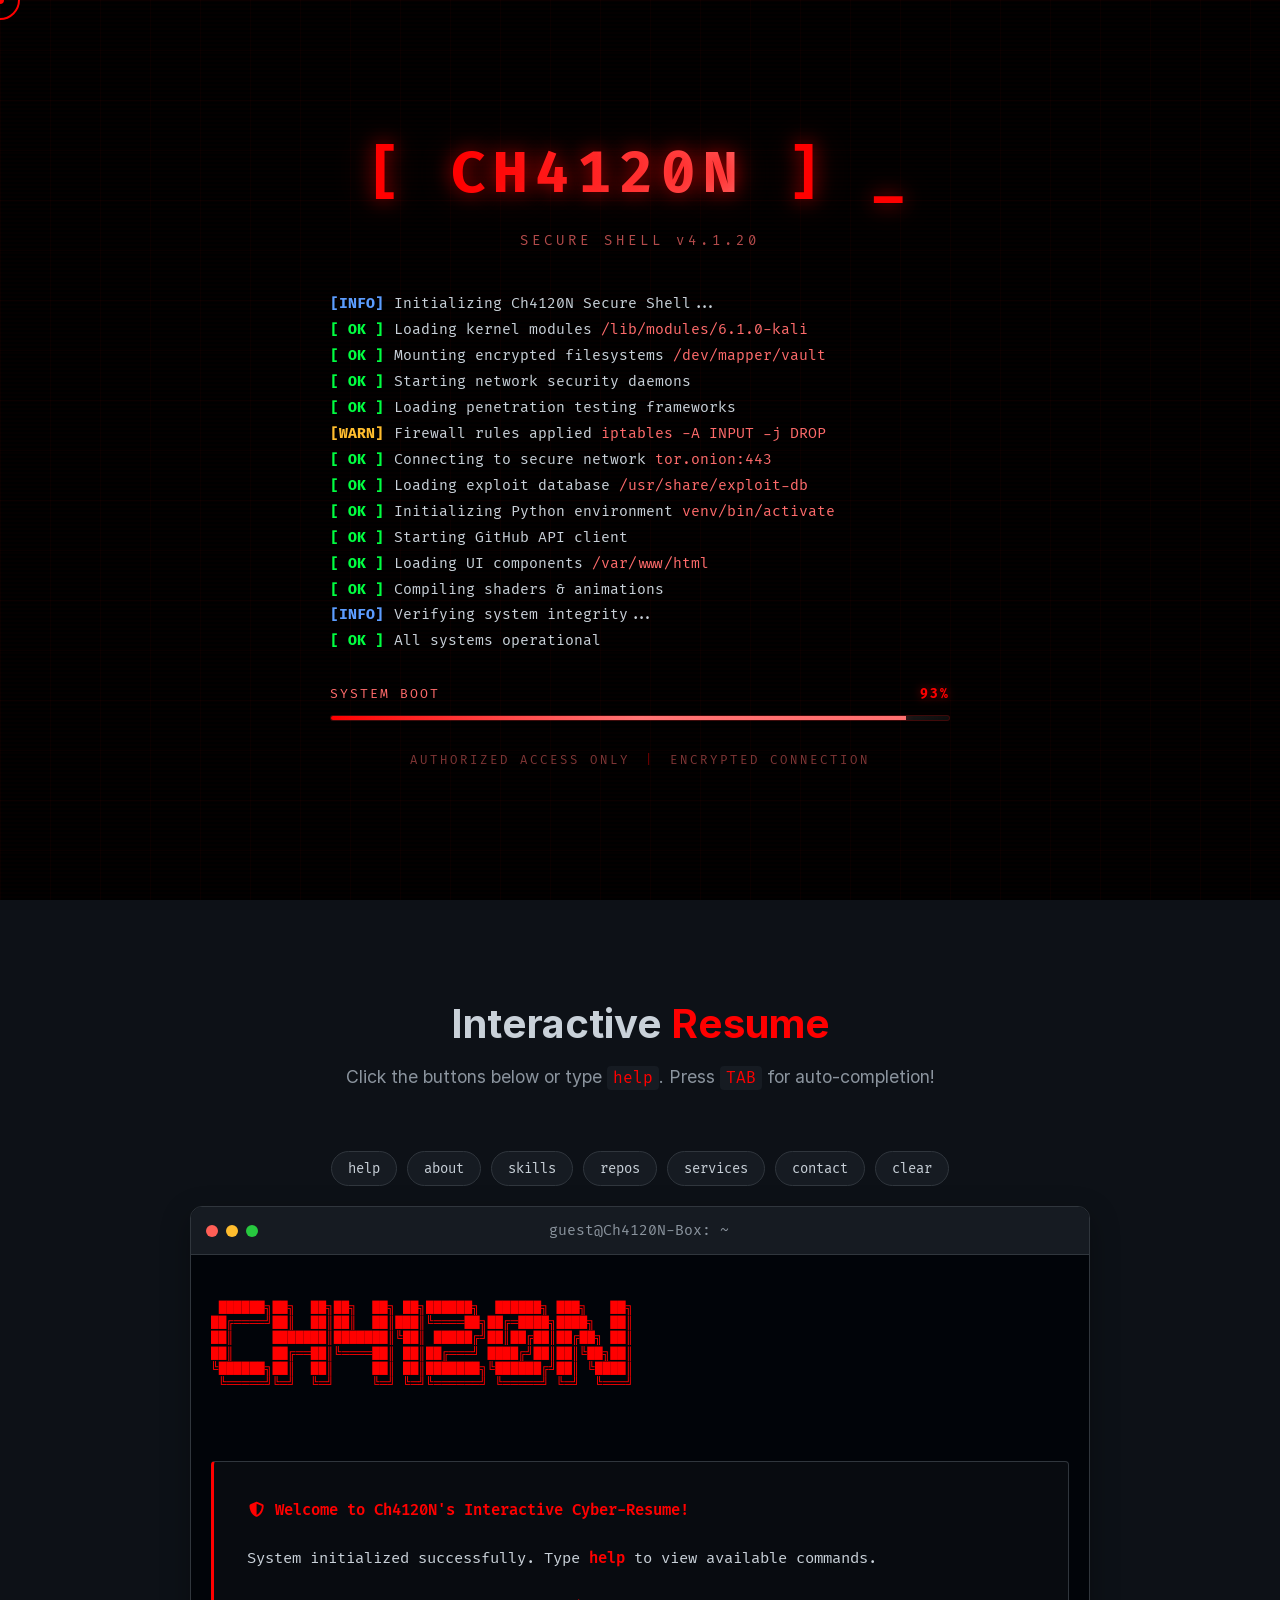
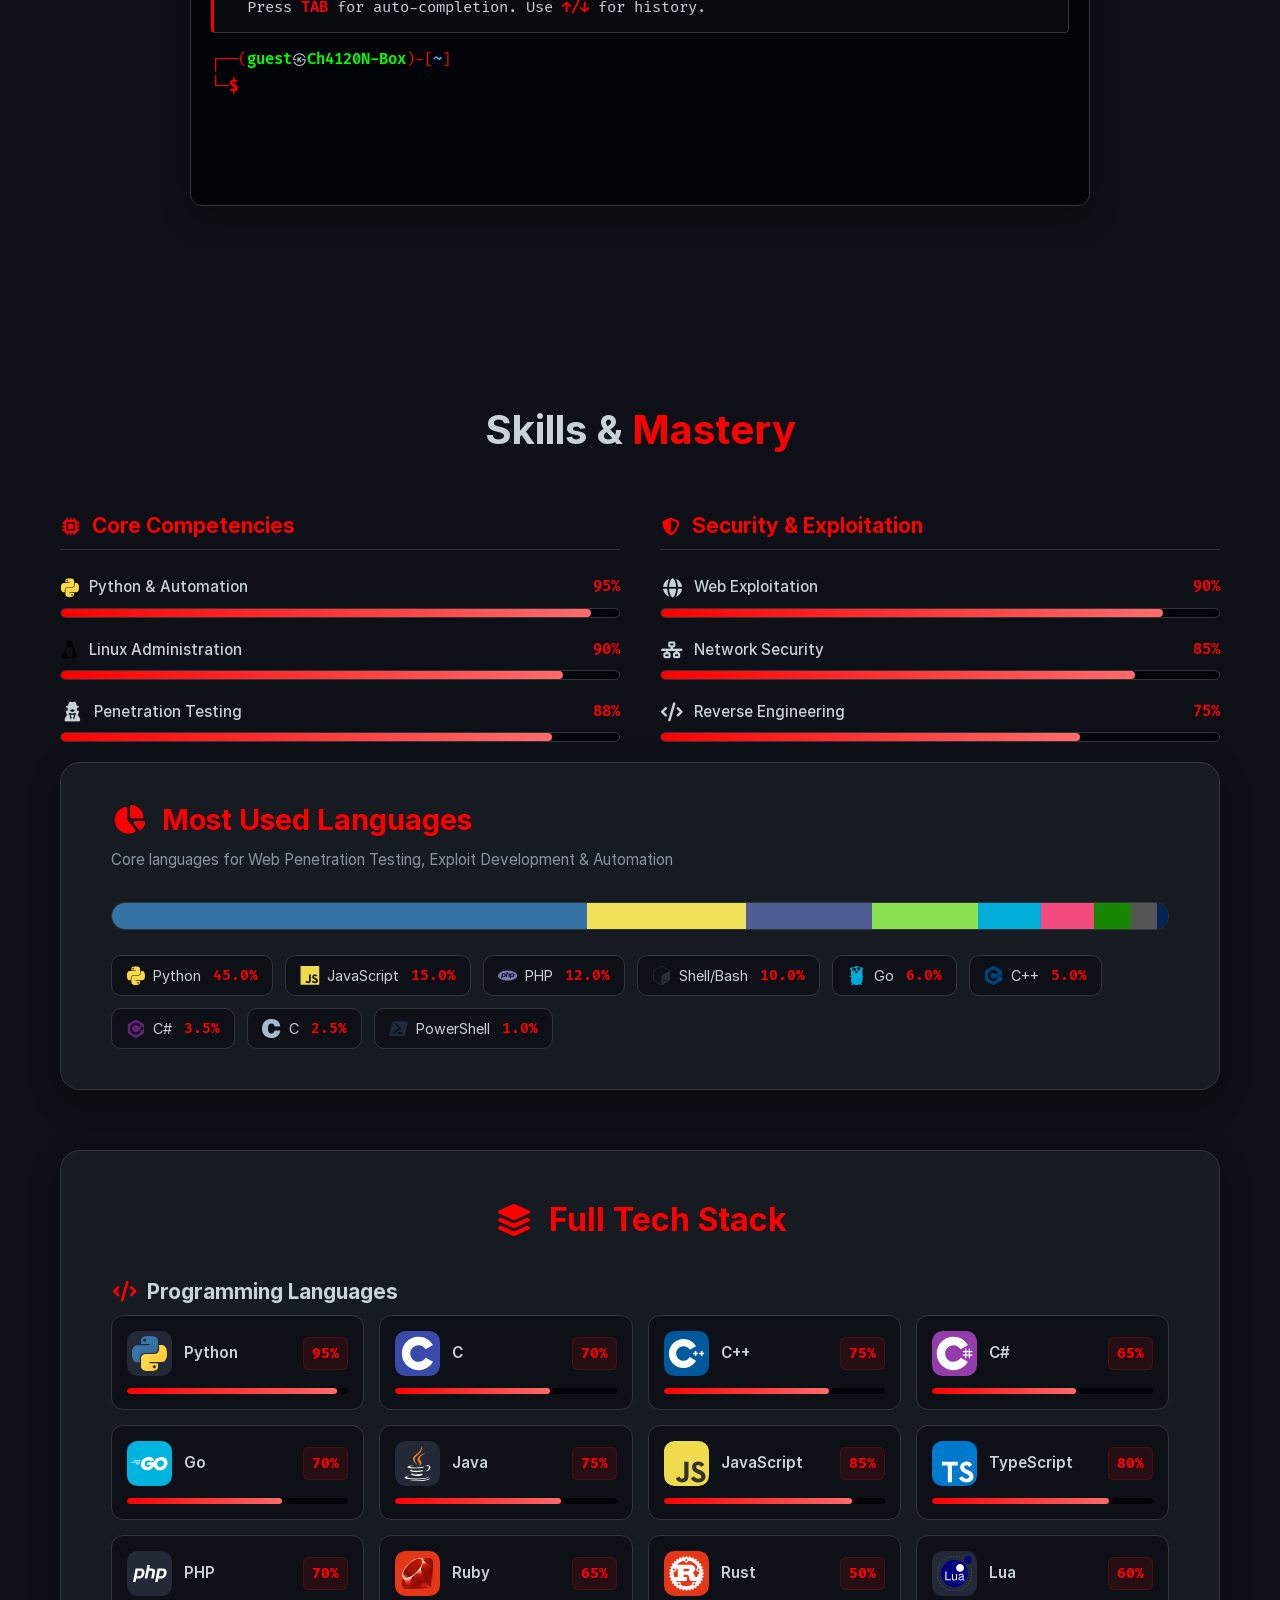
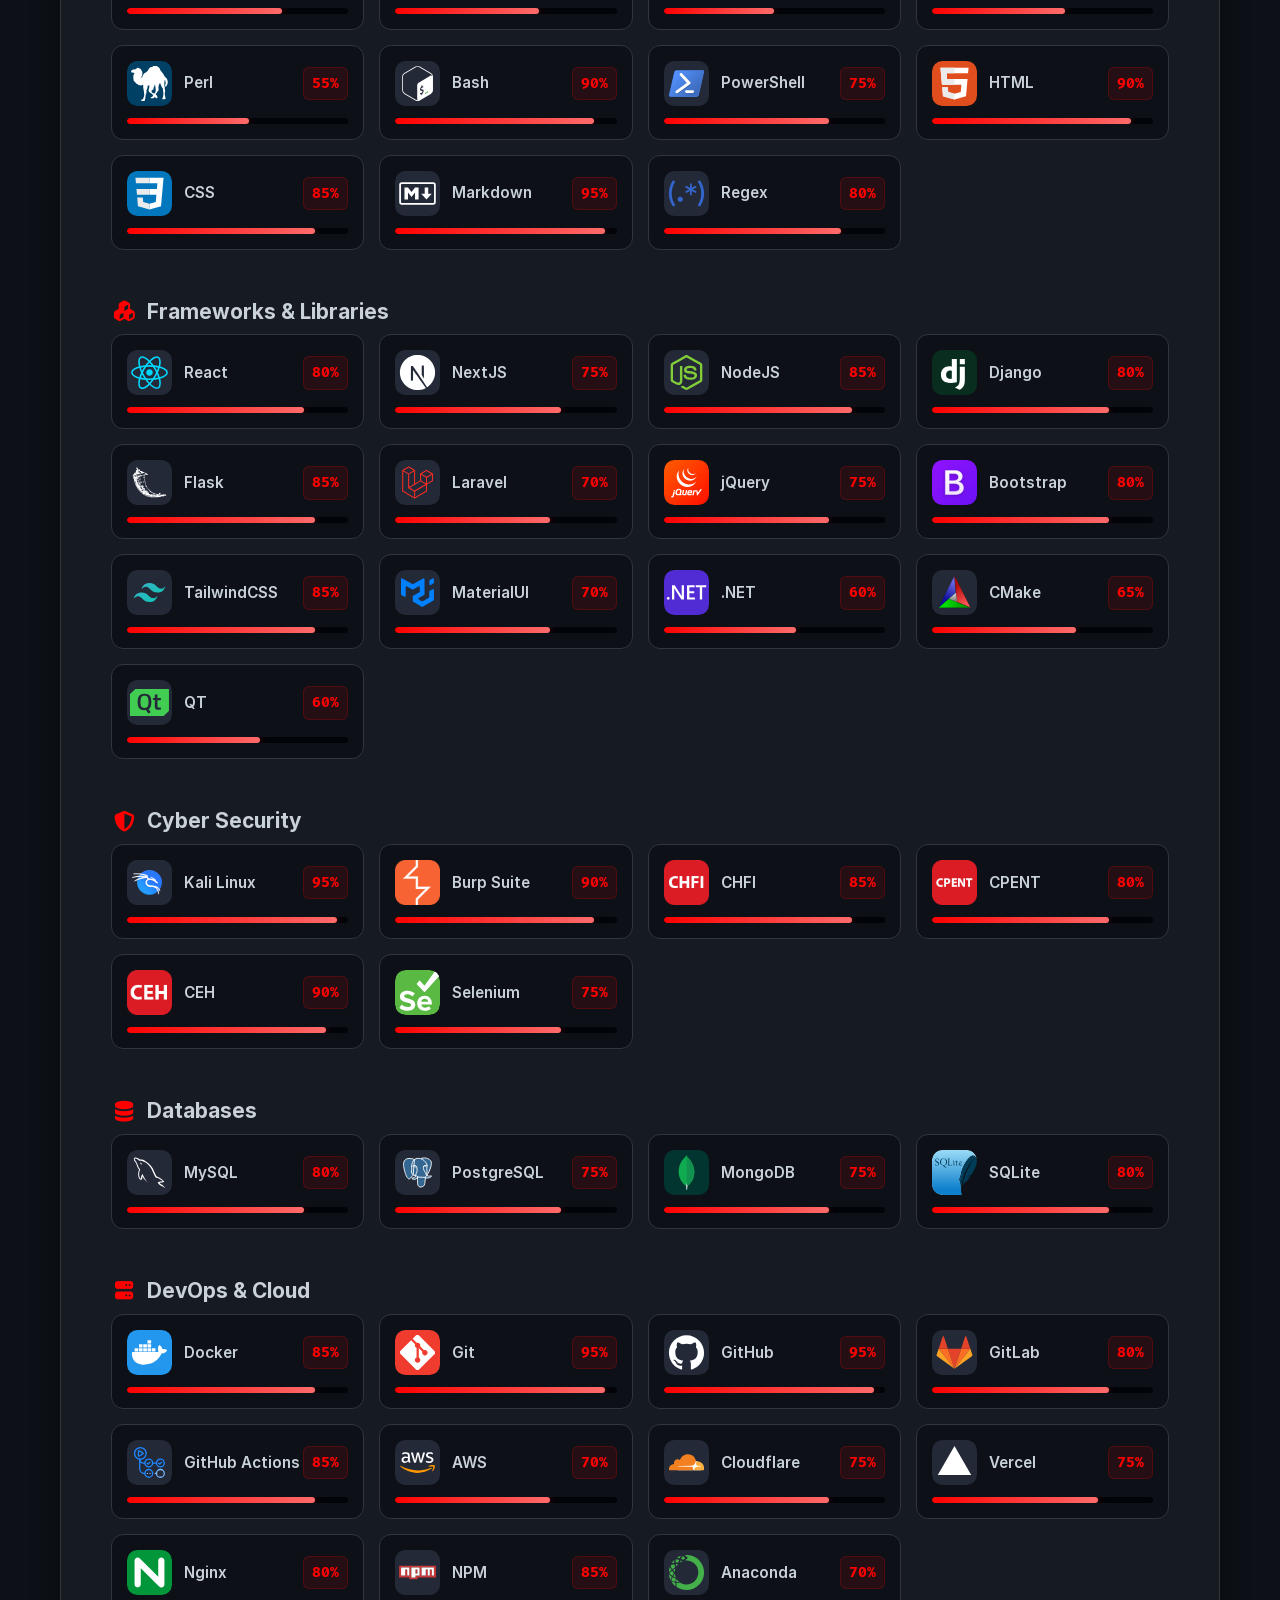
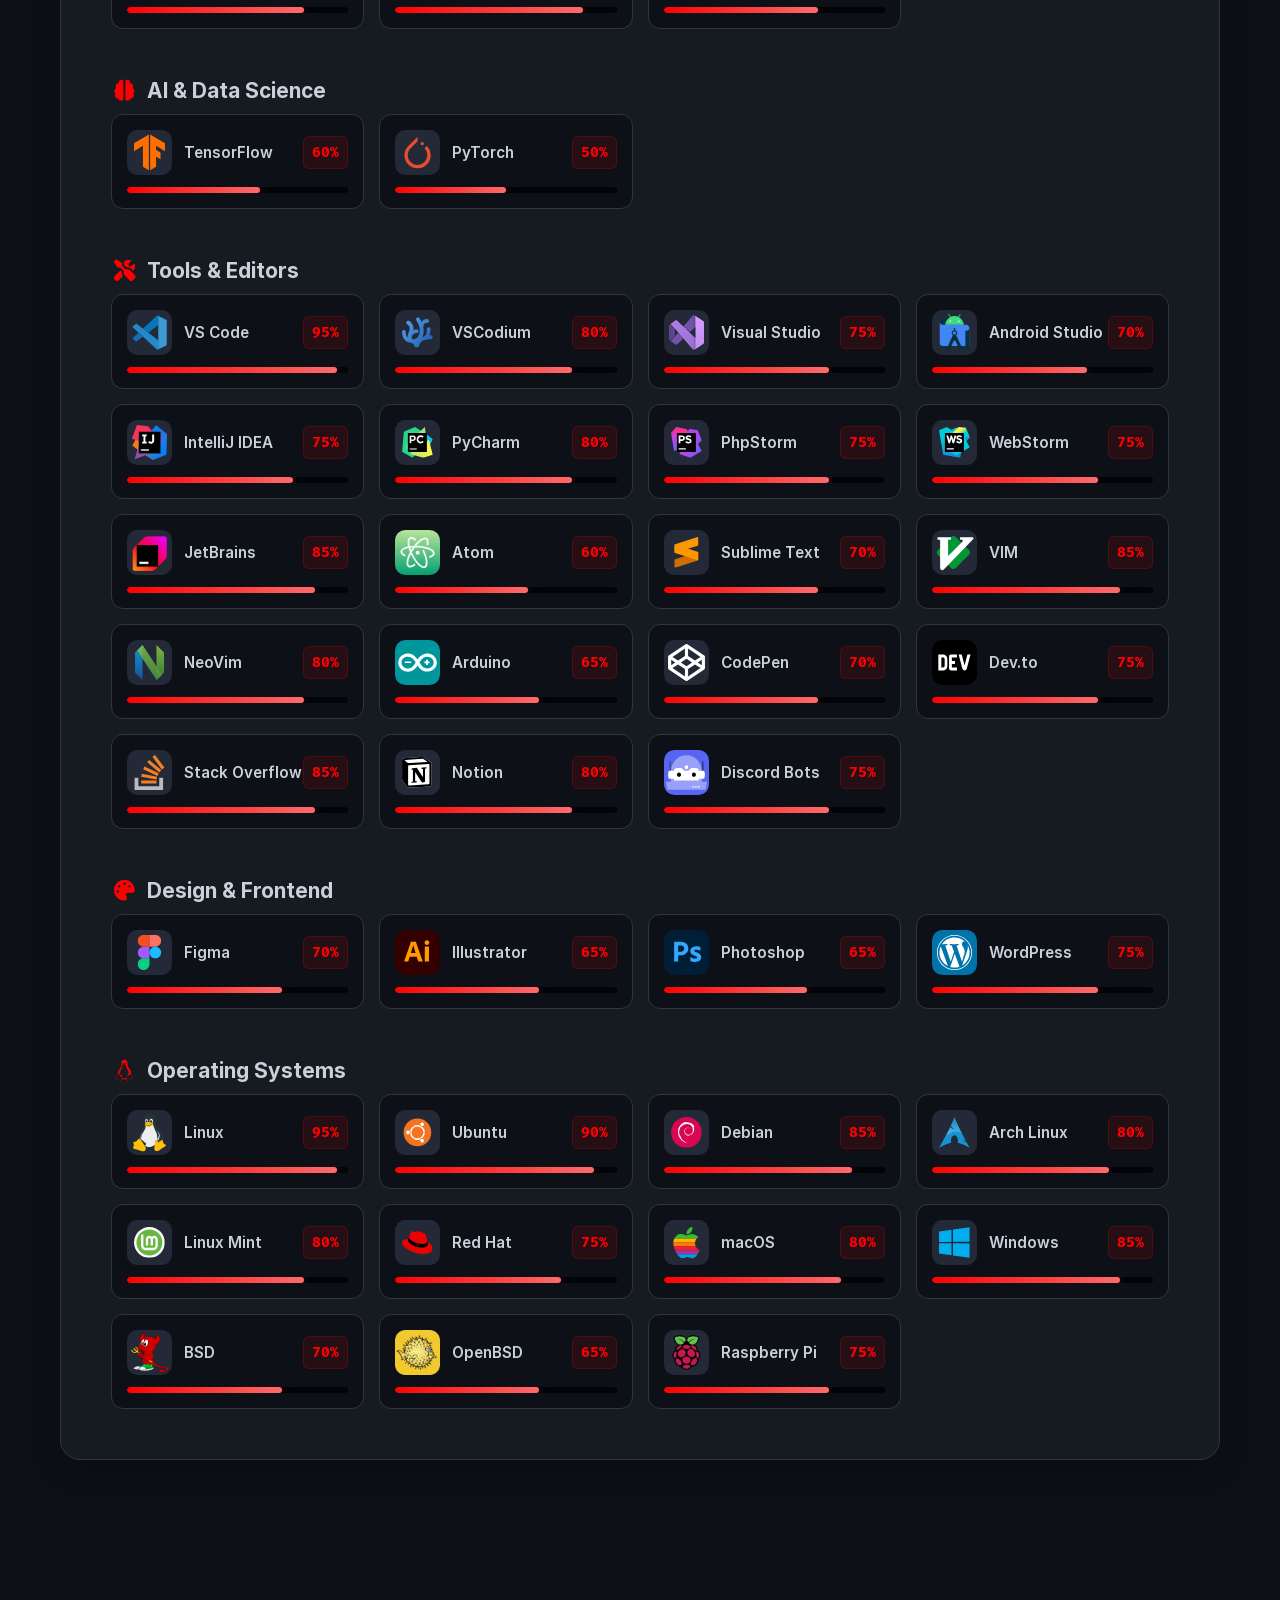
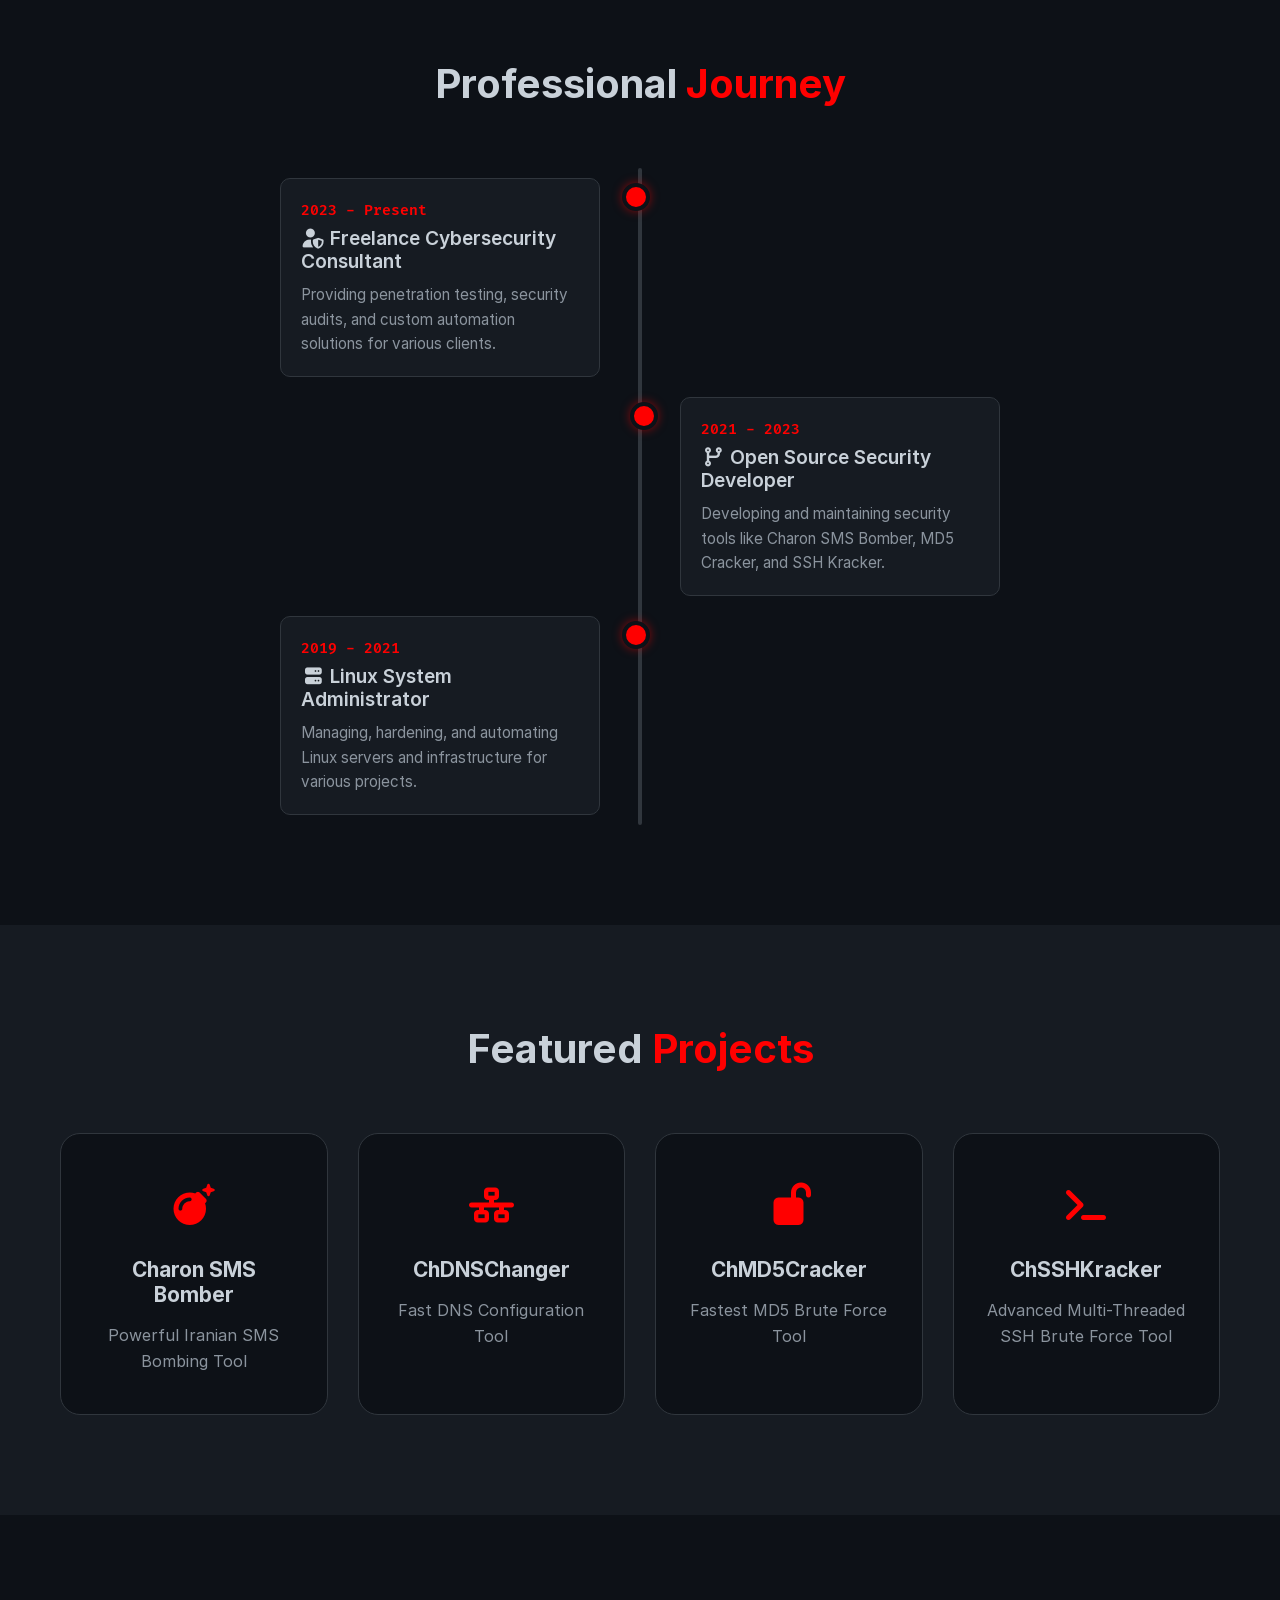
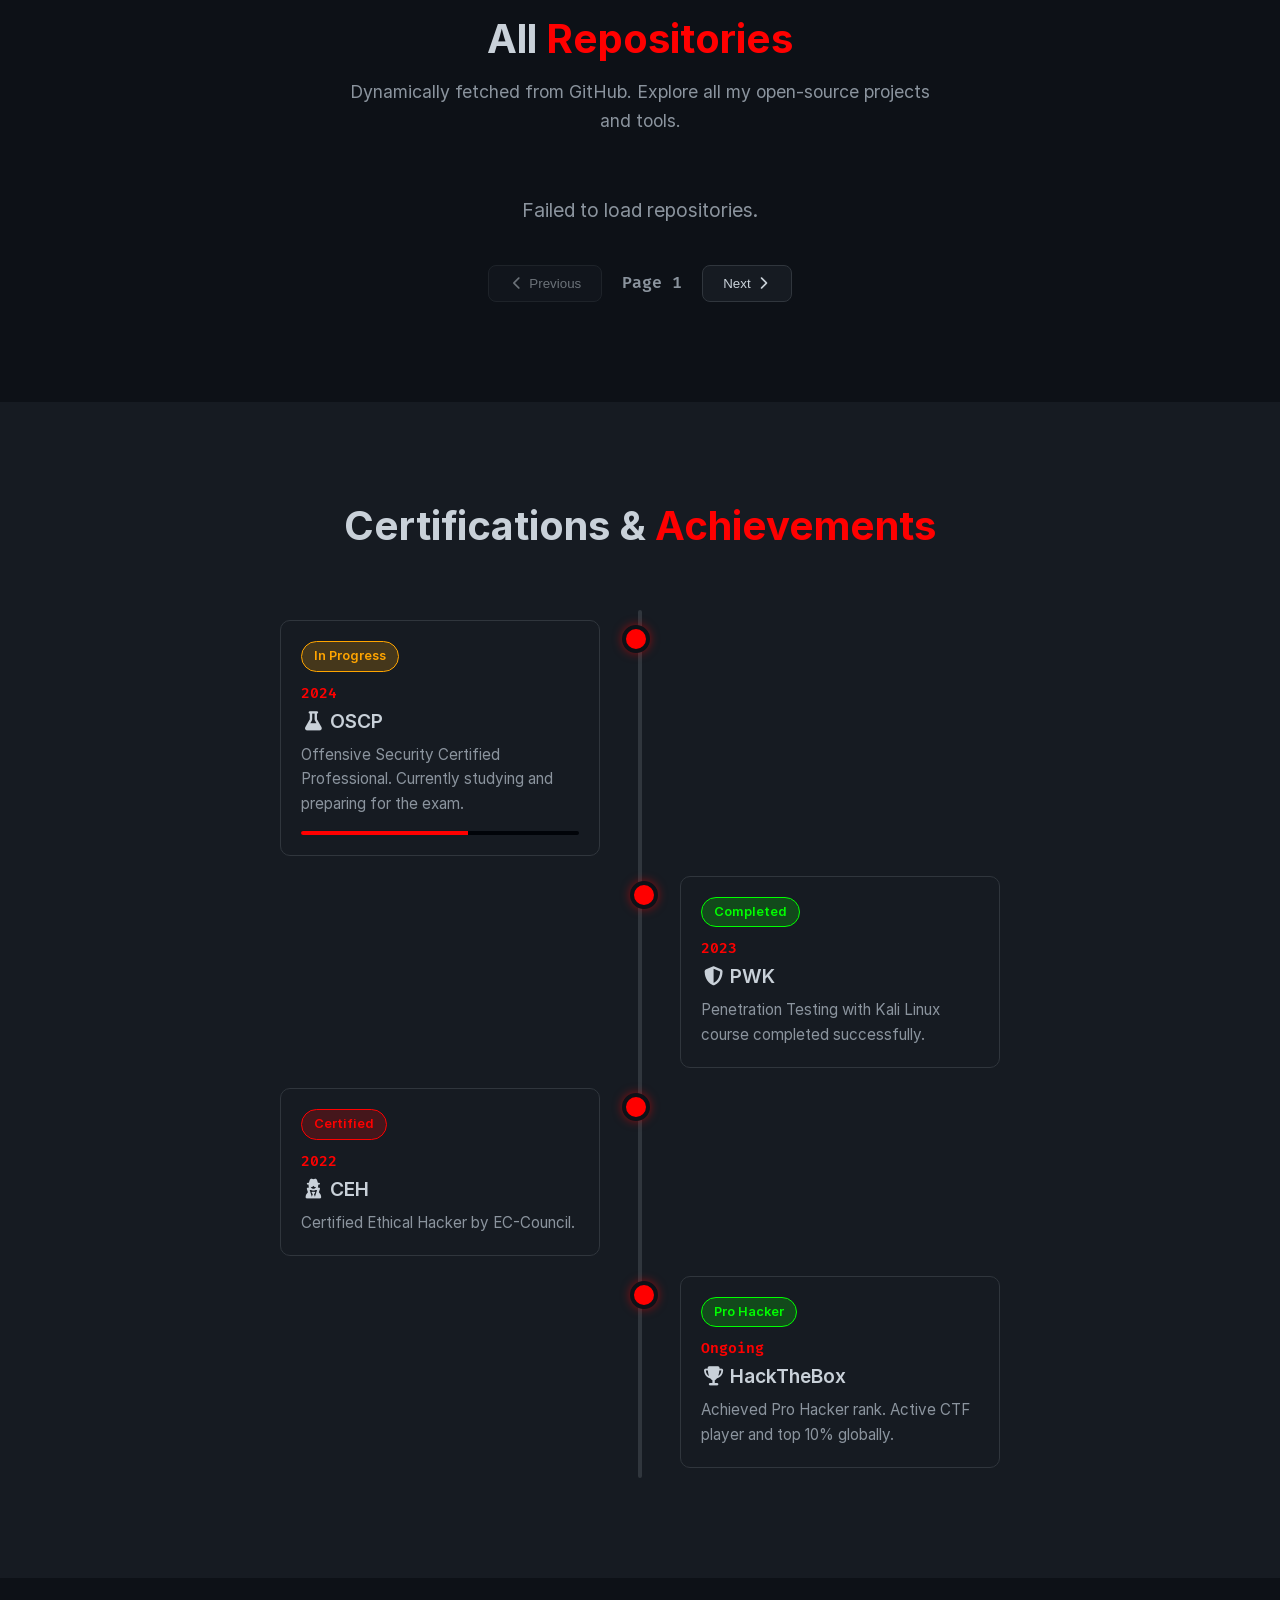
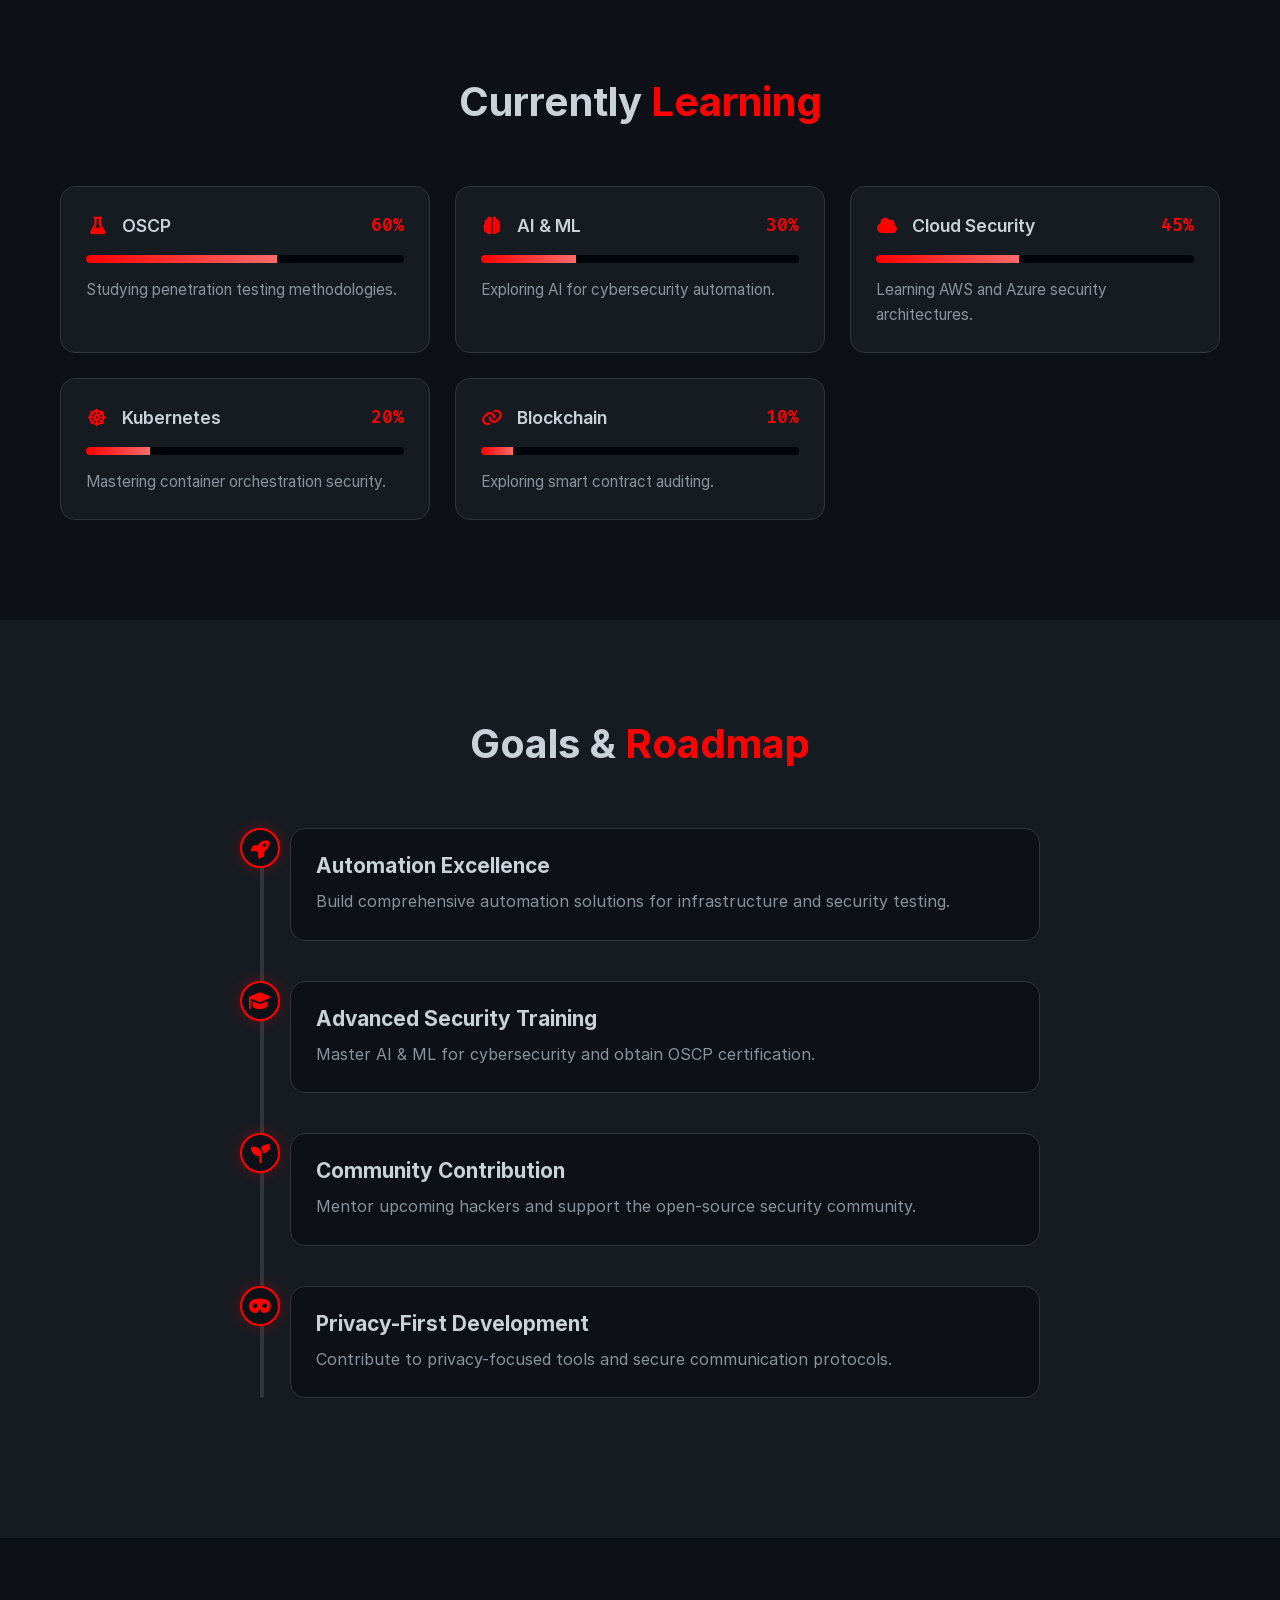
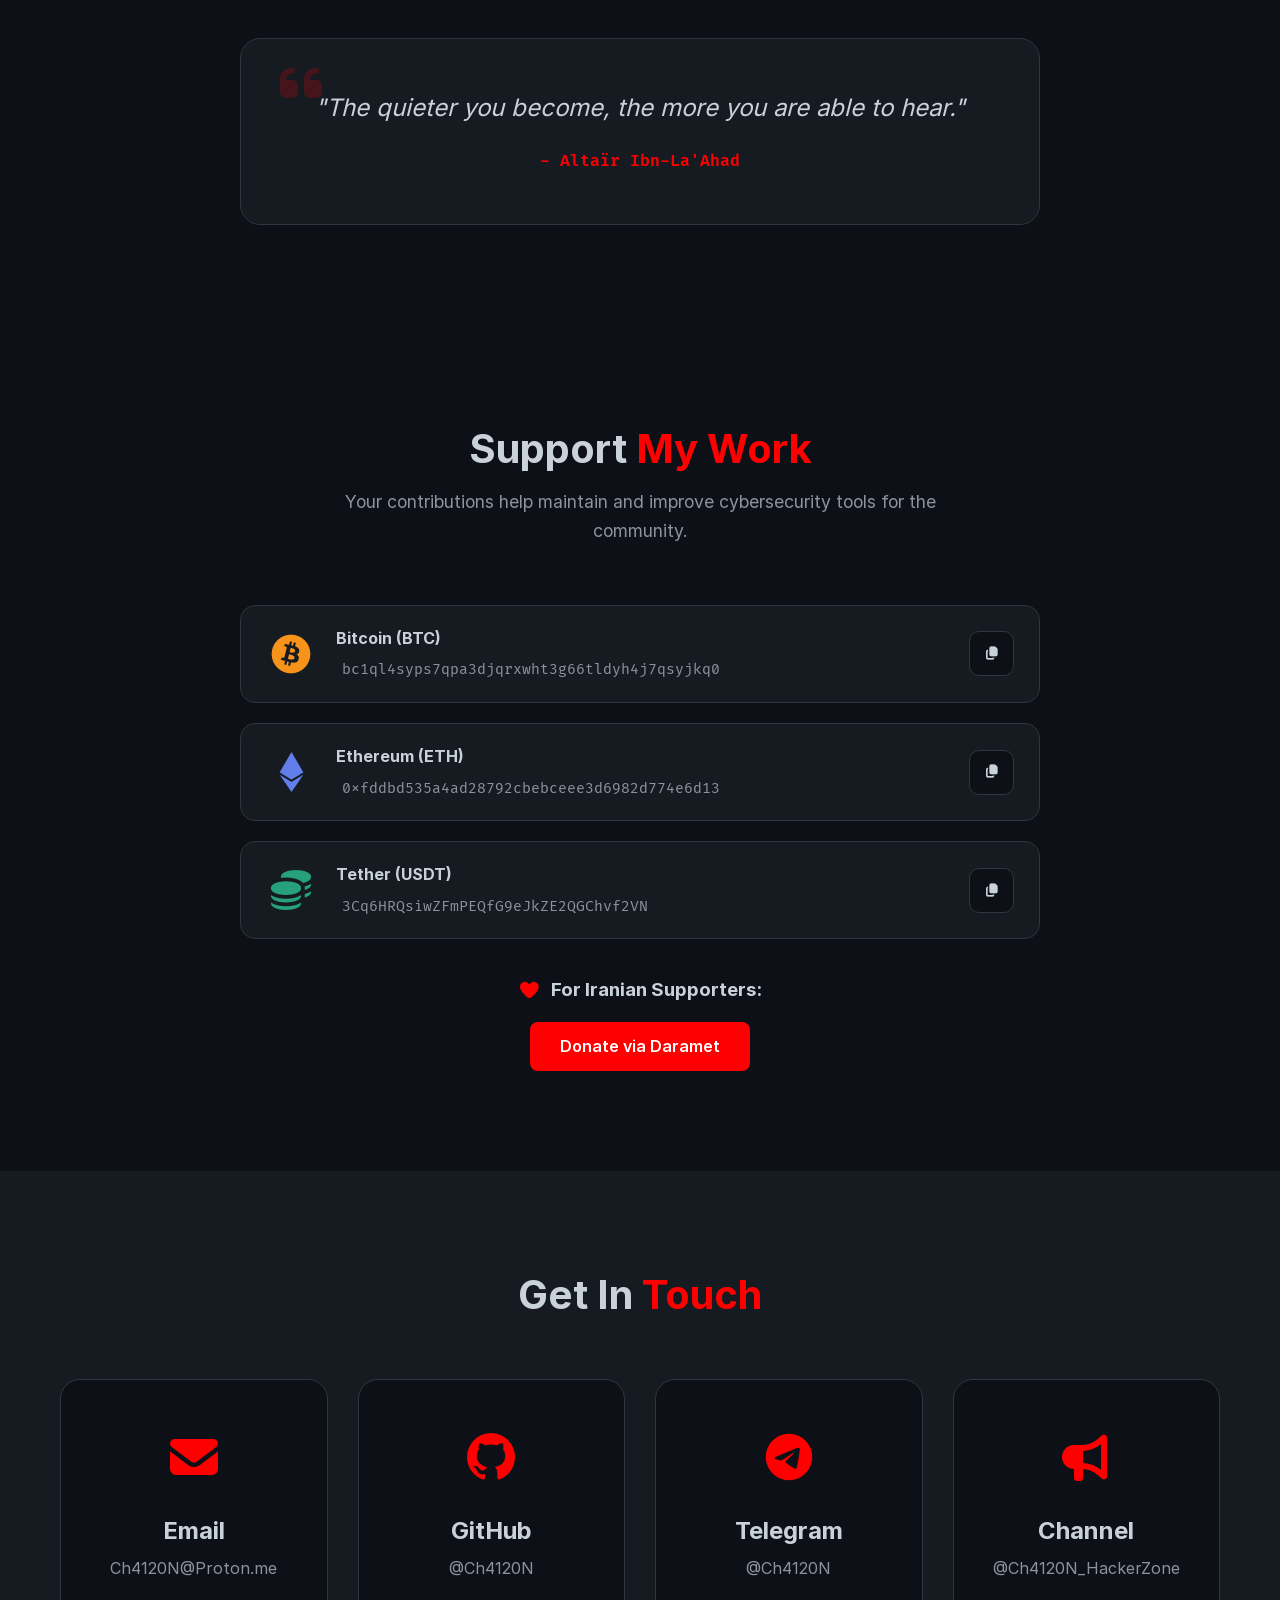
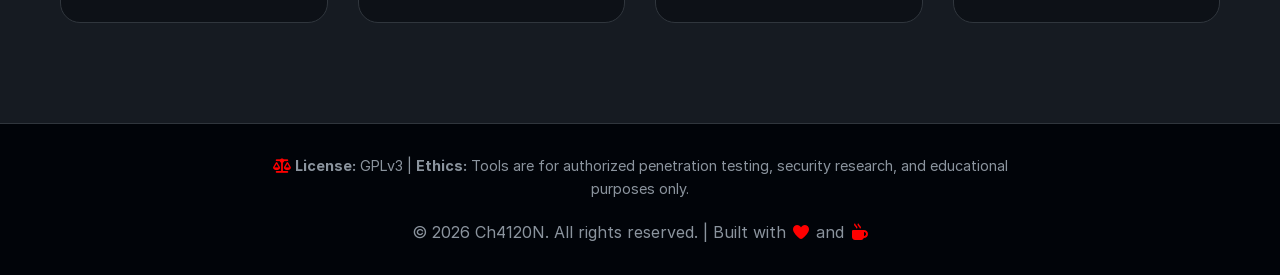
==== commit f9fa15cc: "Updated Footer" ====
--- a/public/index.html
+++ b/public/index.html
@@ -609,7 +609,7 @@
     <footer class="footer">
         <div class="container">
             <div class="footer-ethics">
-                <p><i class="fas fa-balance-scale"></i> <strong>License:</strong> MIT/CGBL | <strong>Ethics:</strong> Tools are for authorized penetration testing, security research, and educational purposes only.</p>
+                <p><i class="fas fa-balance-scale"></i> <strong>License:</strong> GPLv3 | <strong>Ethics:</strong> Tools are for authorized penetration testing, security research, and educational purposes only.</p>
             </div>
             <p>&copy; 2026 Ch4120N. All rights reserved. | Built with <i class="fas fa-heart" style="color:var(--accent)"></i> and <i class="fas fa-mug-hot" style="color:var(--accent)"></i></p>
         </div>
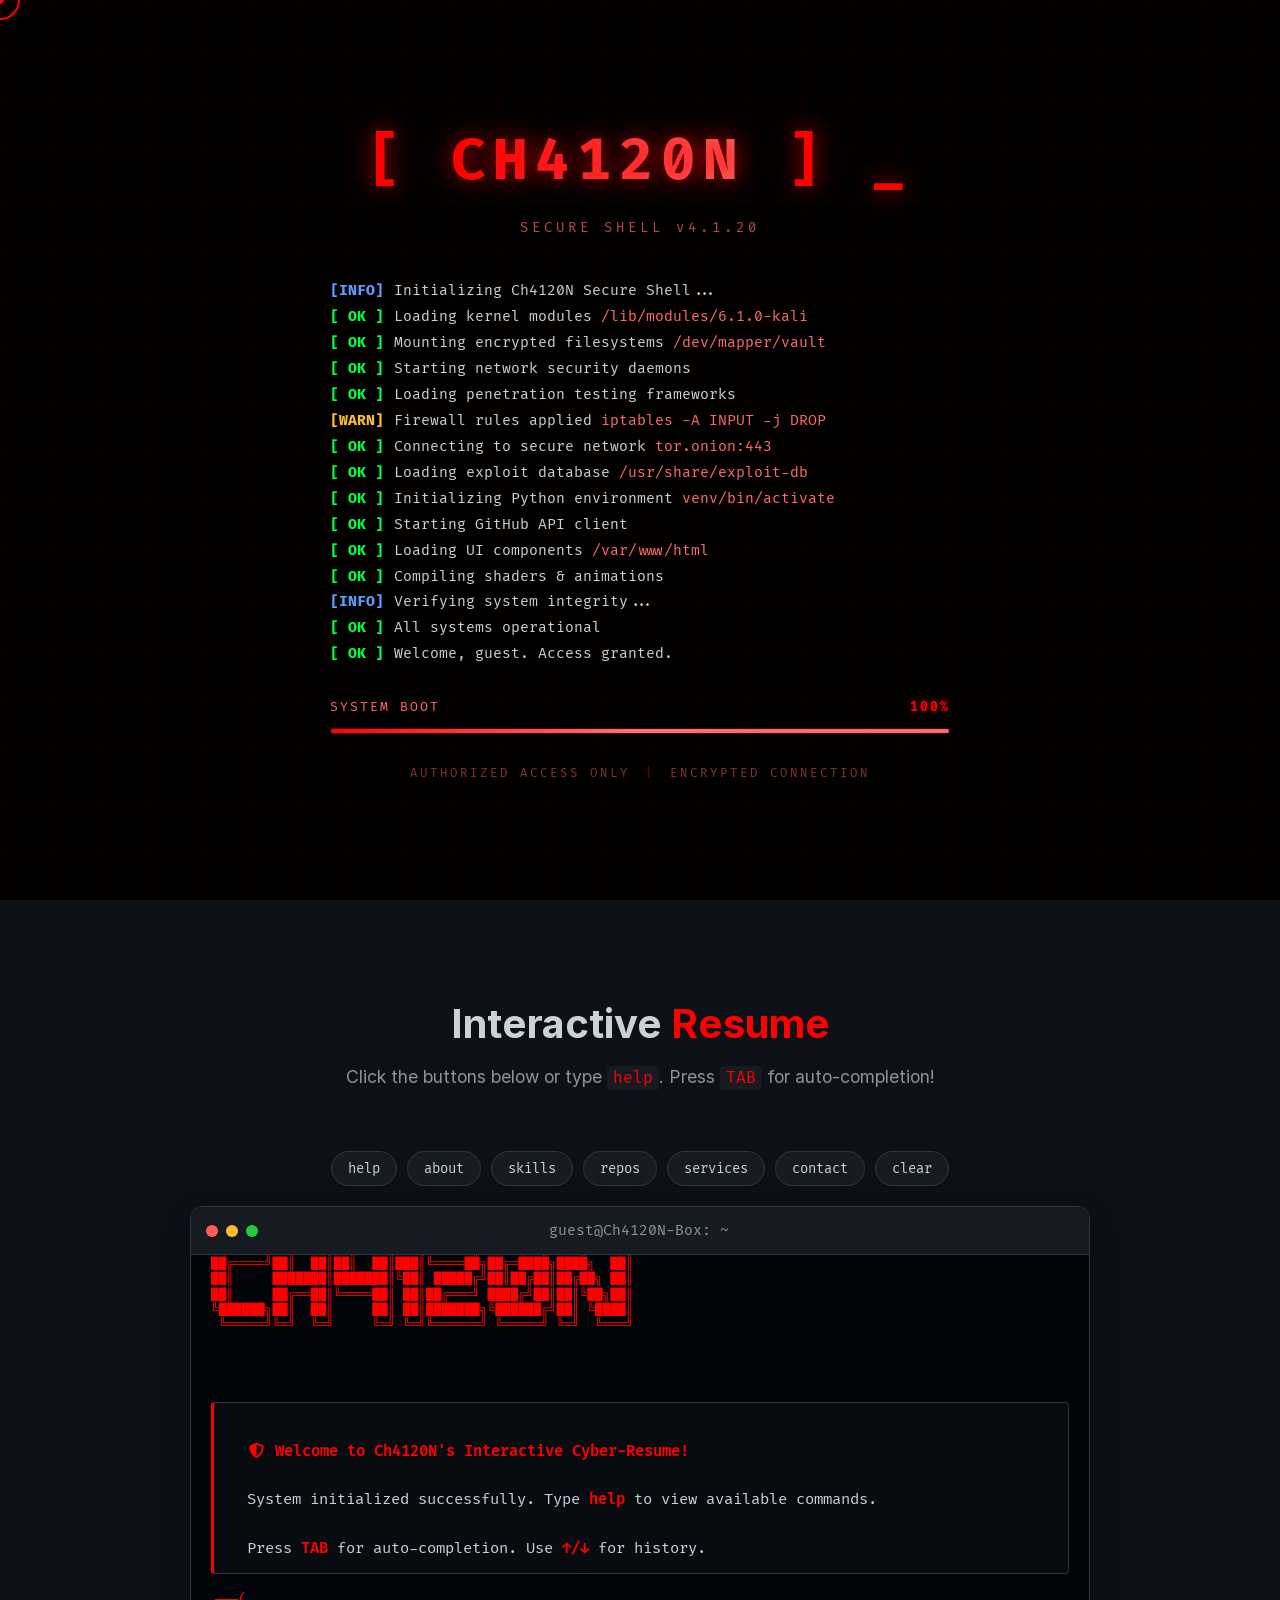
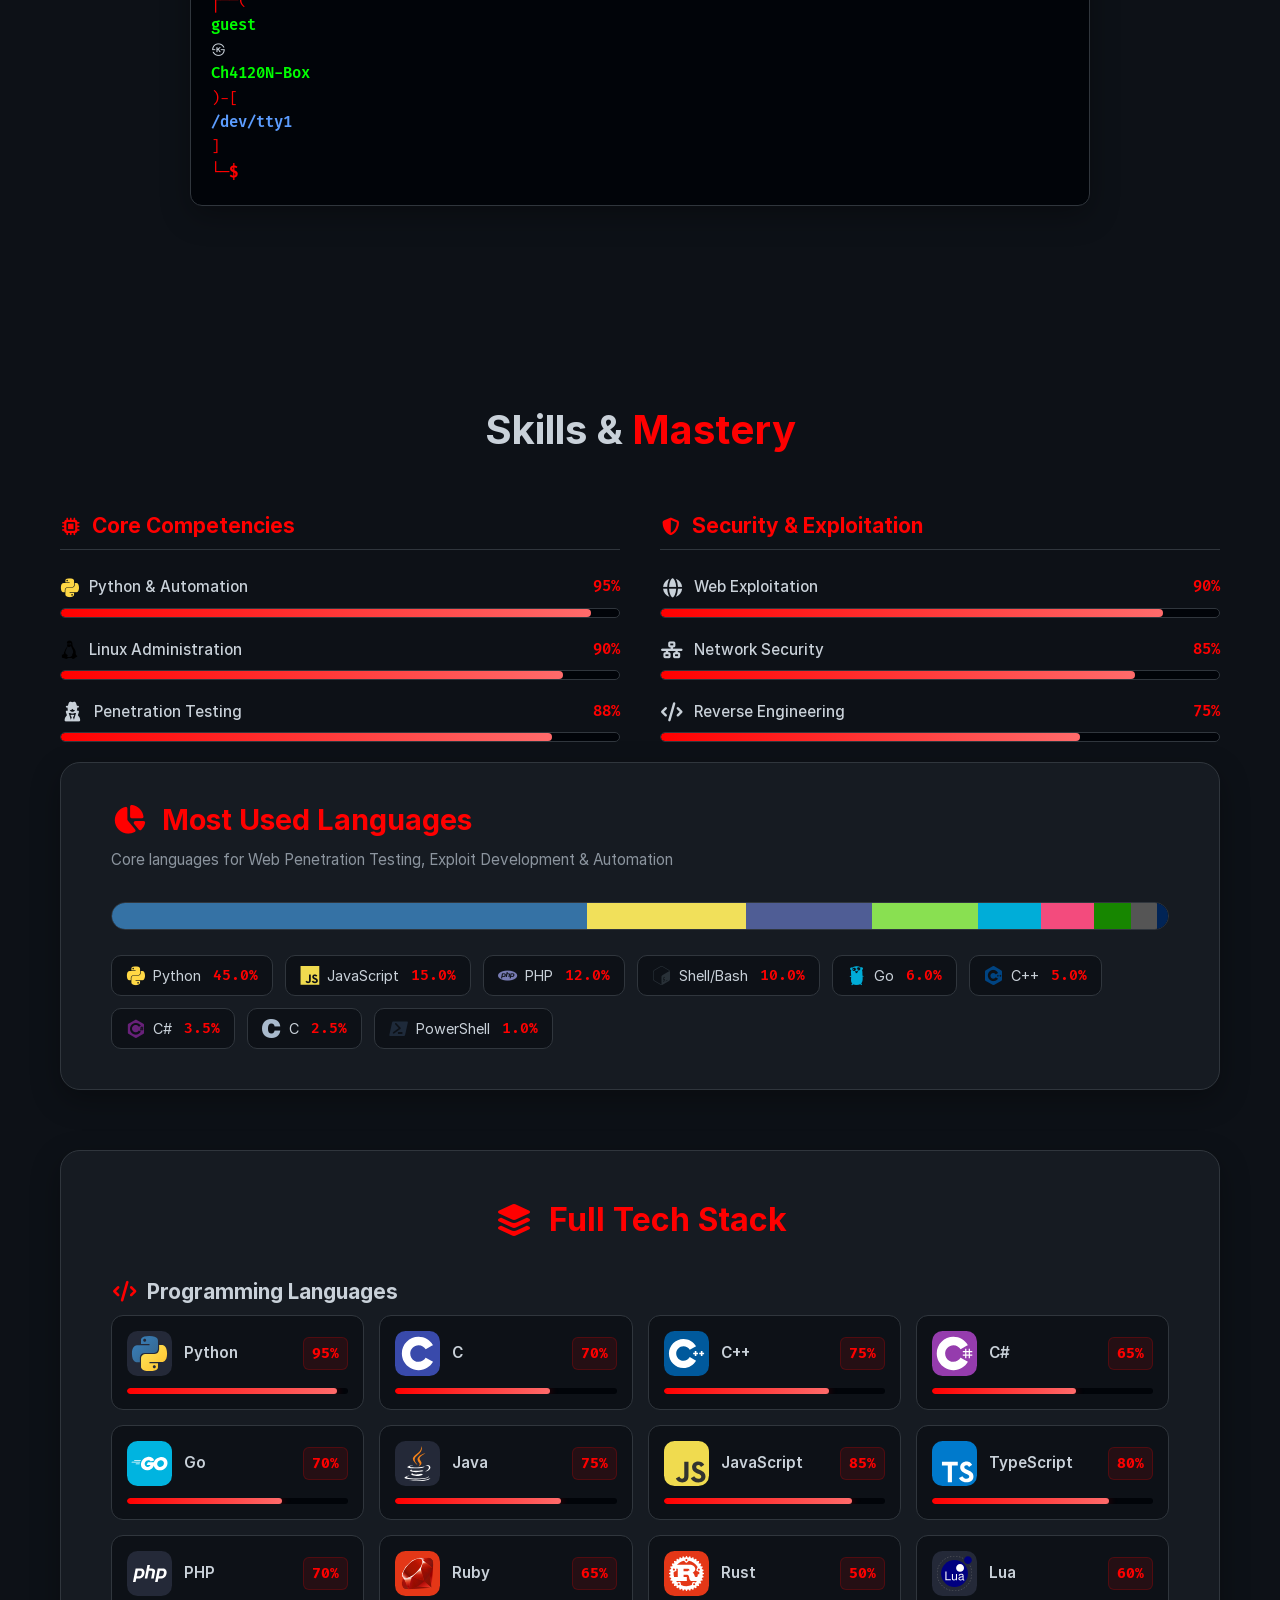
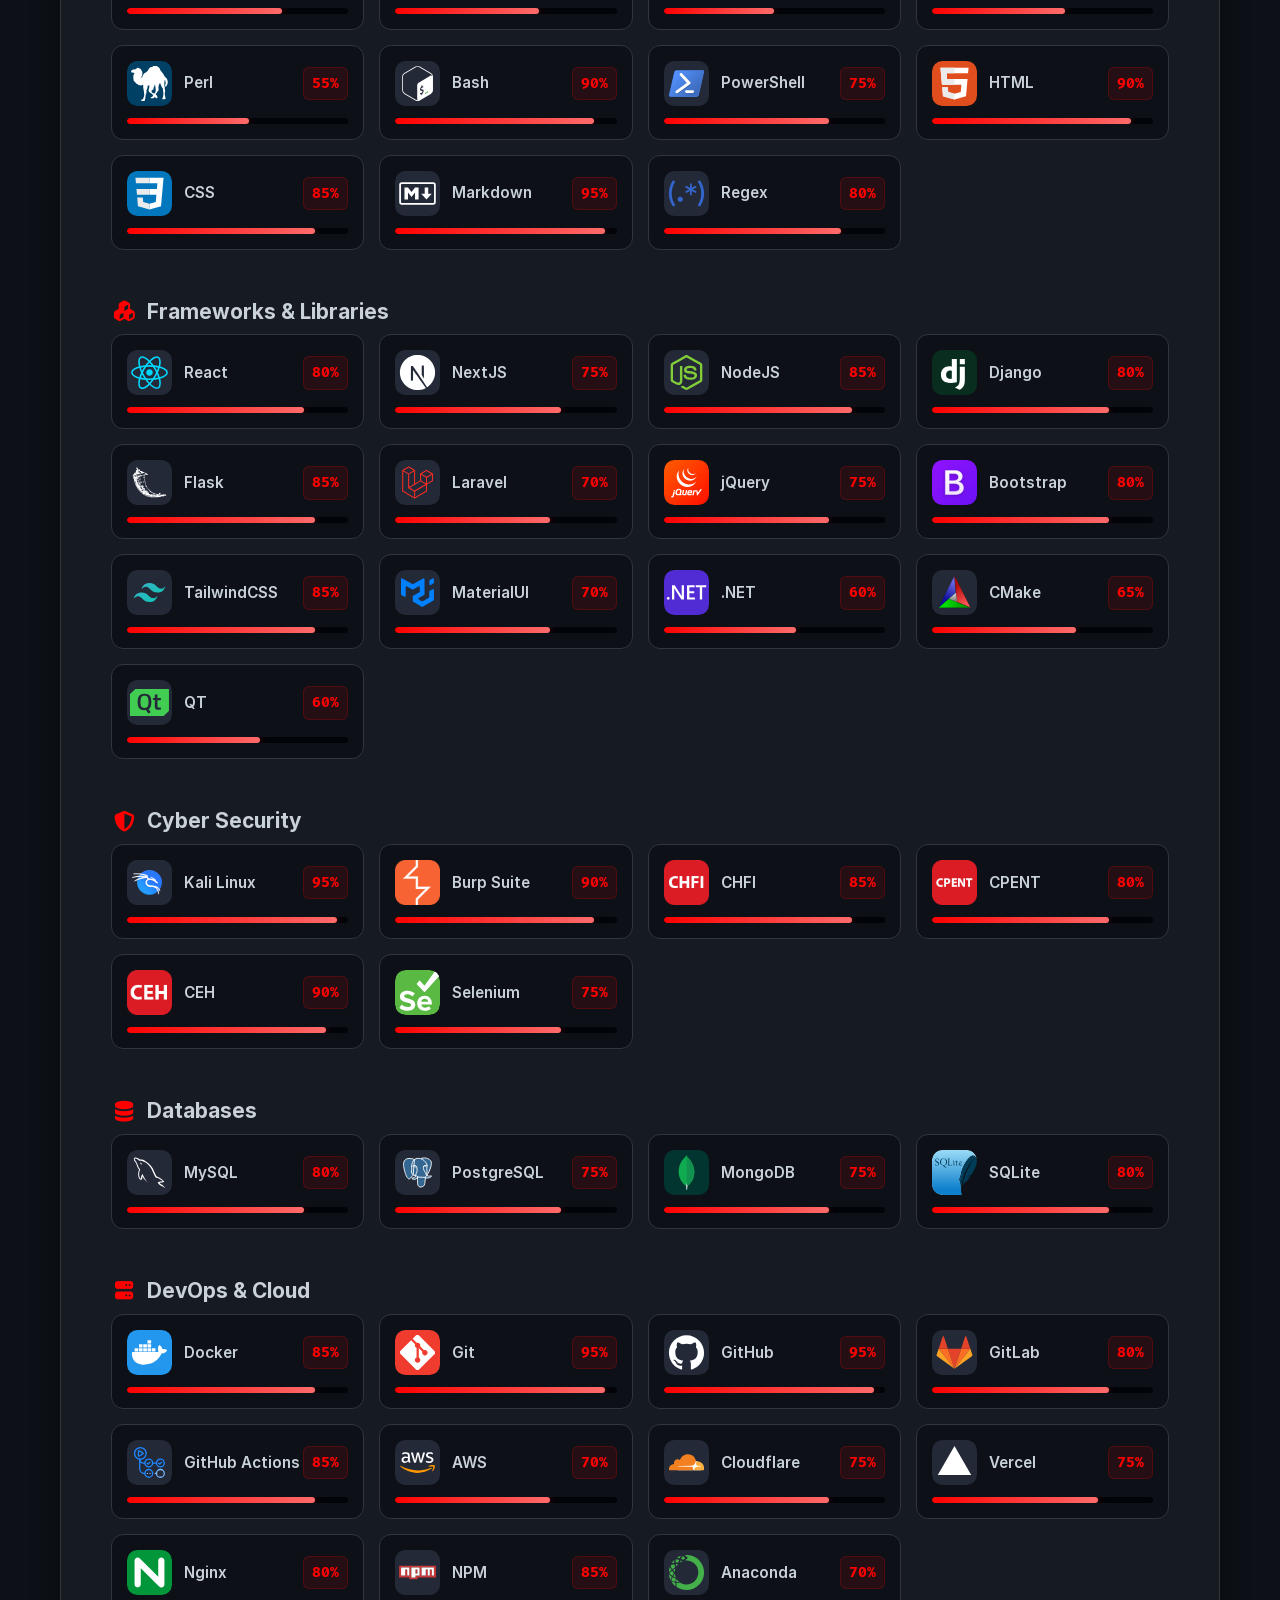
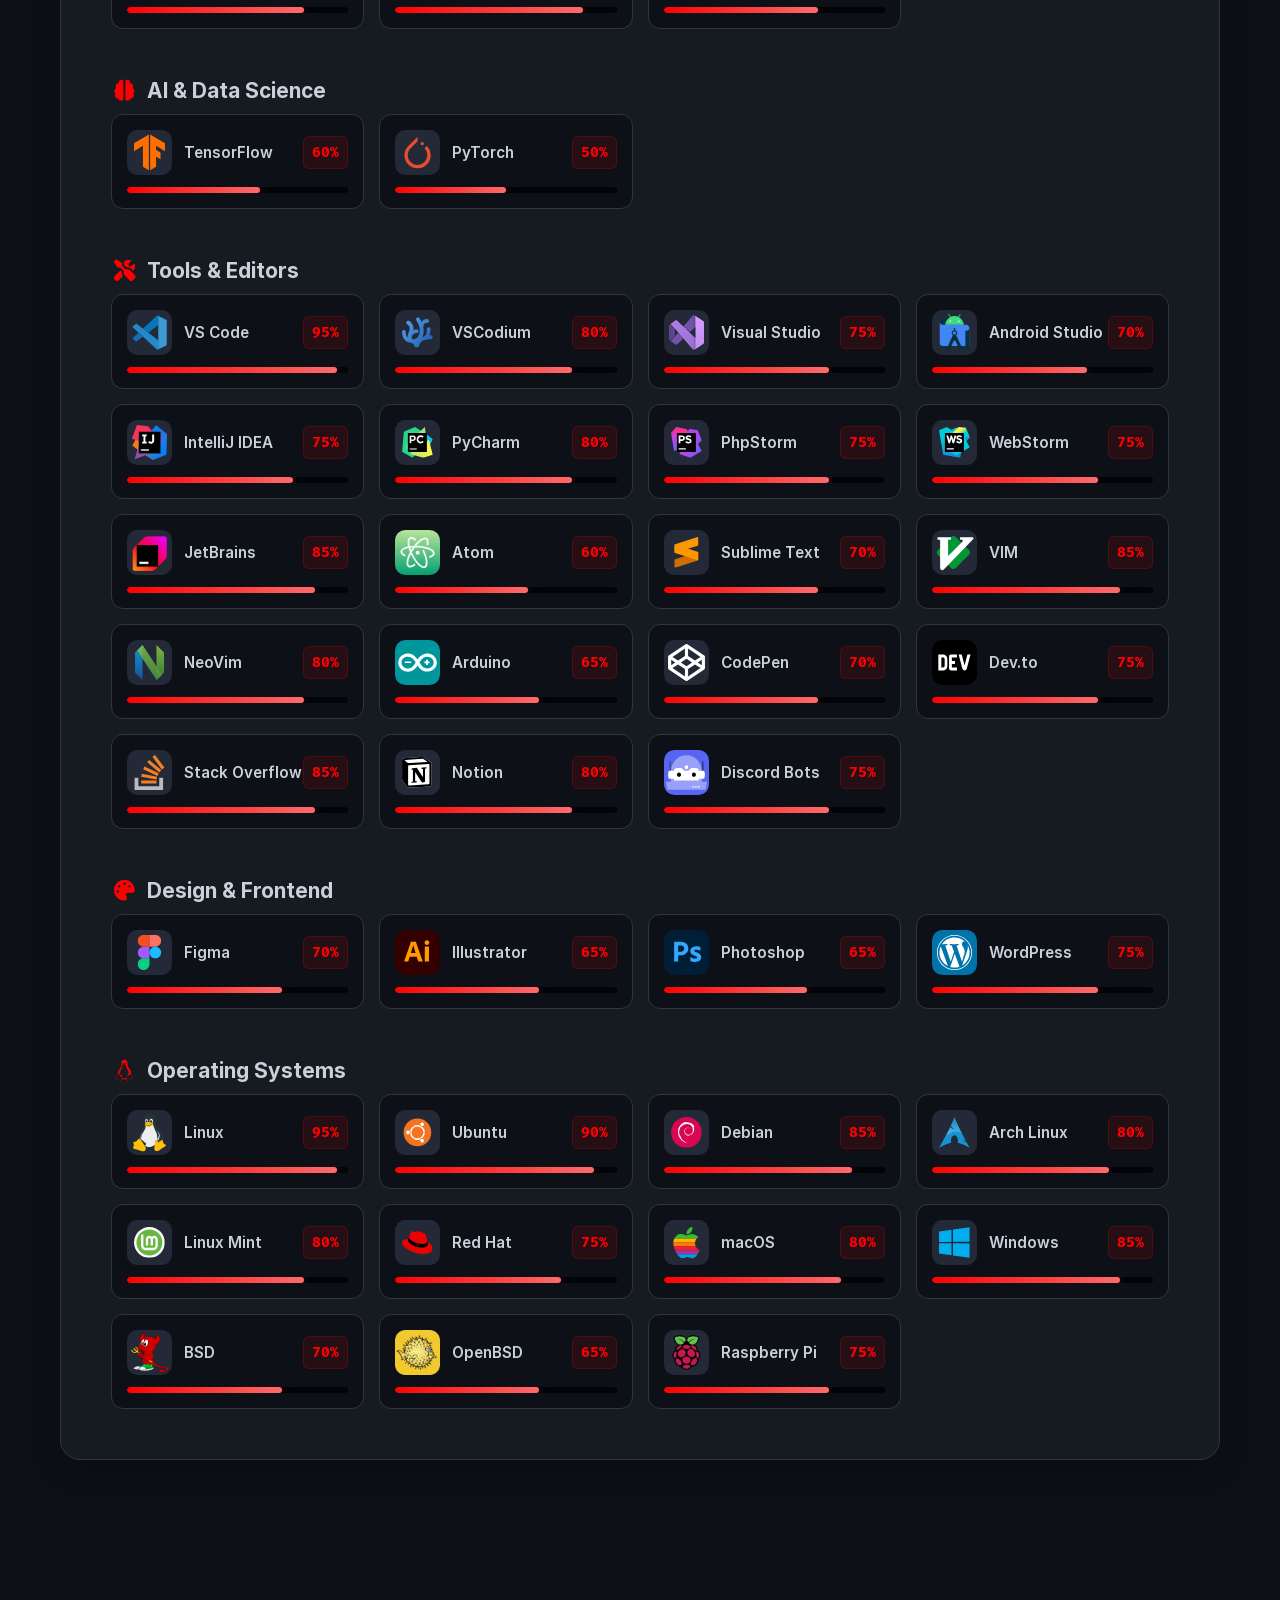
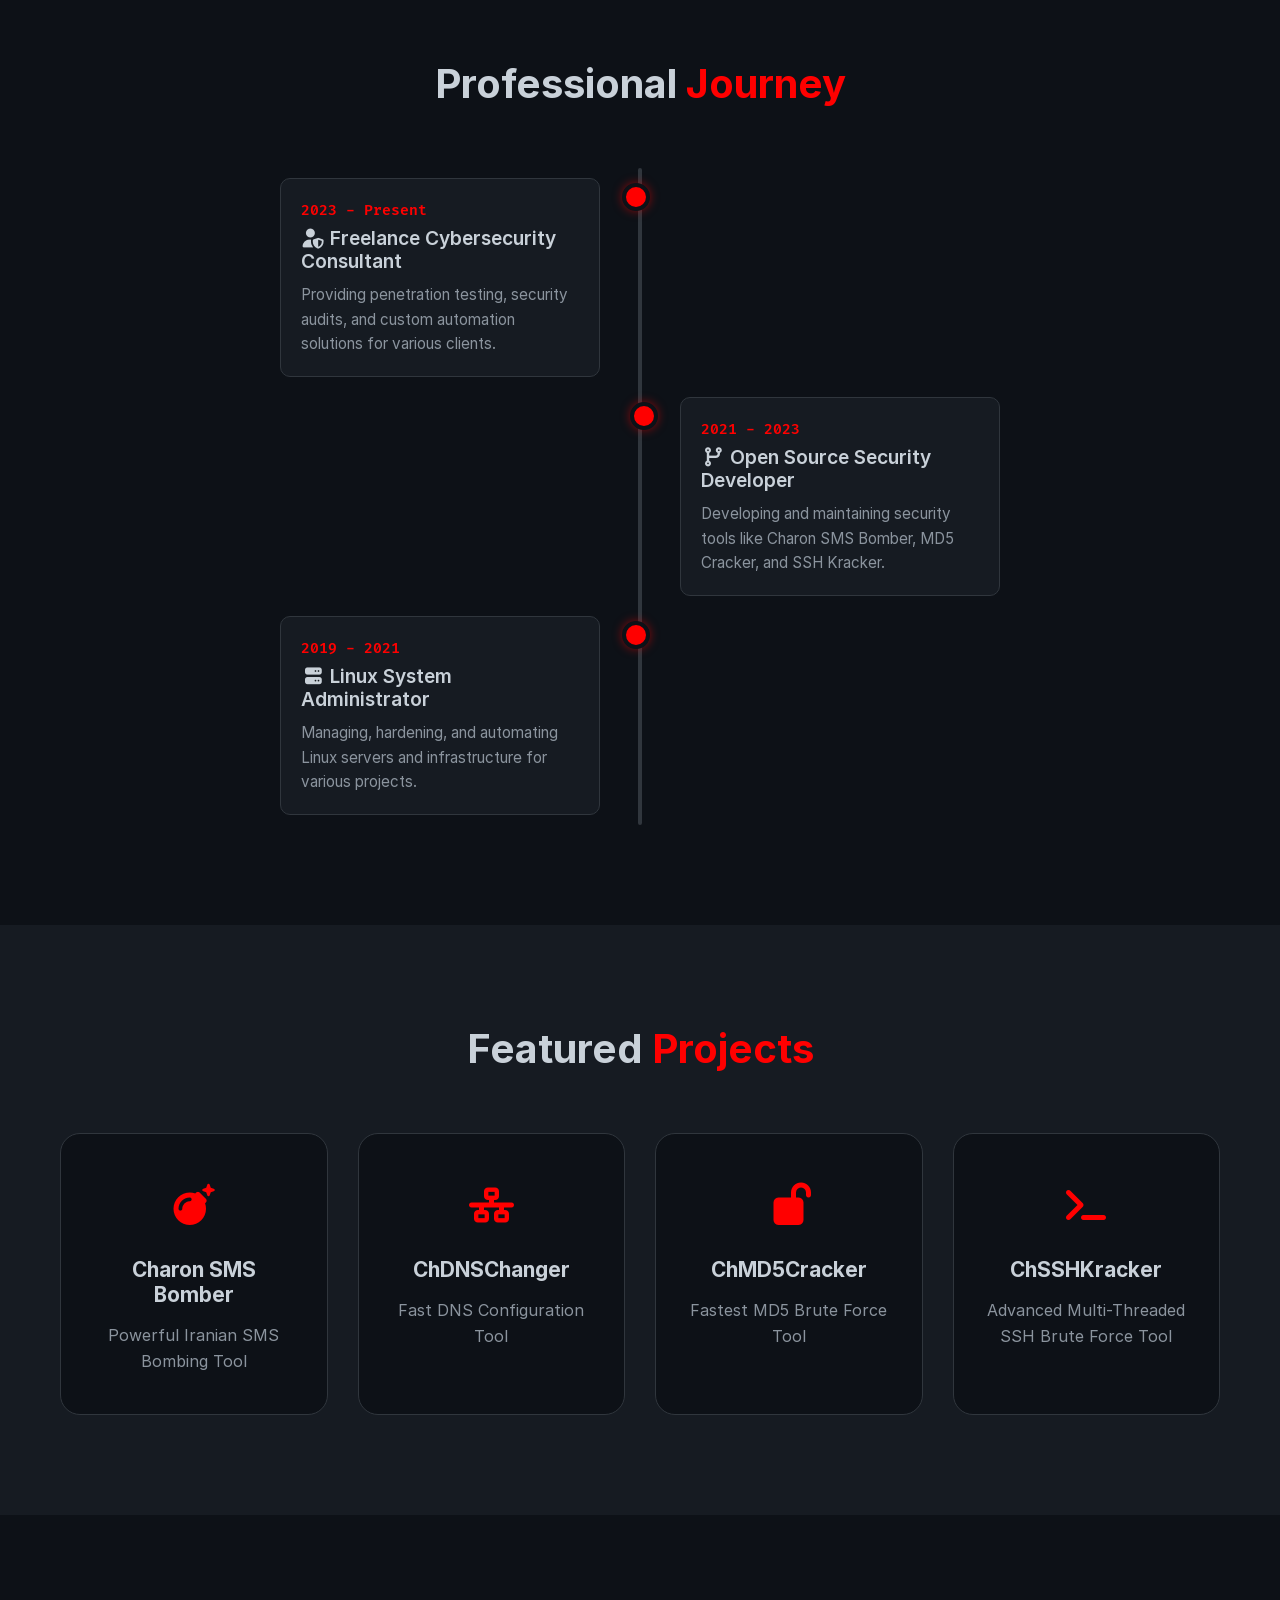
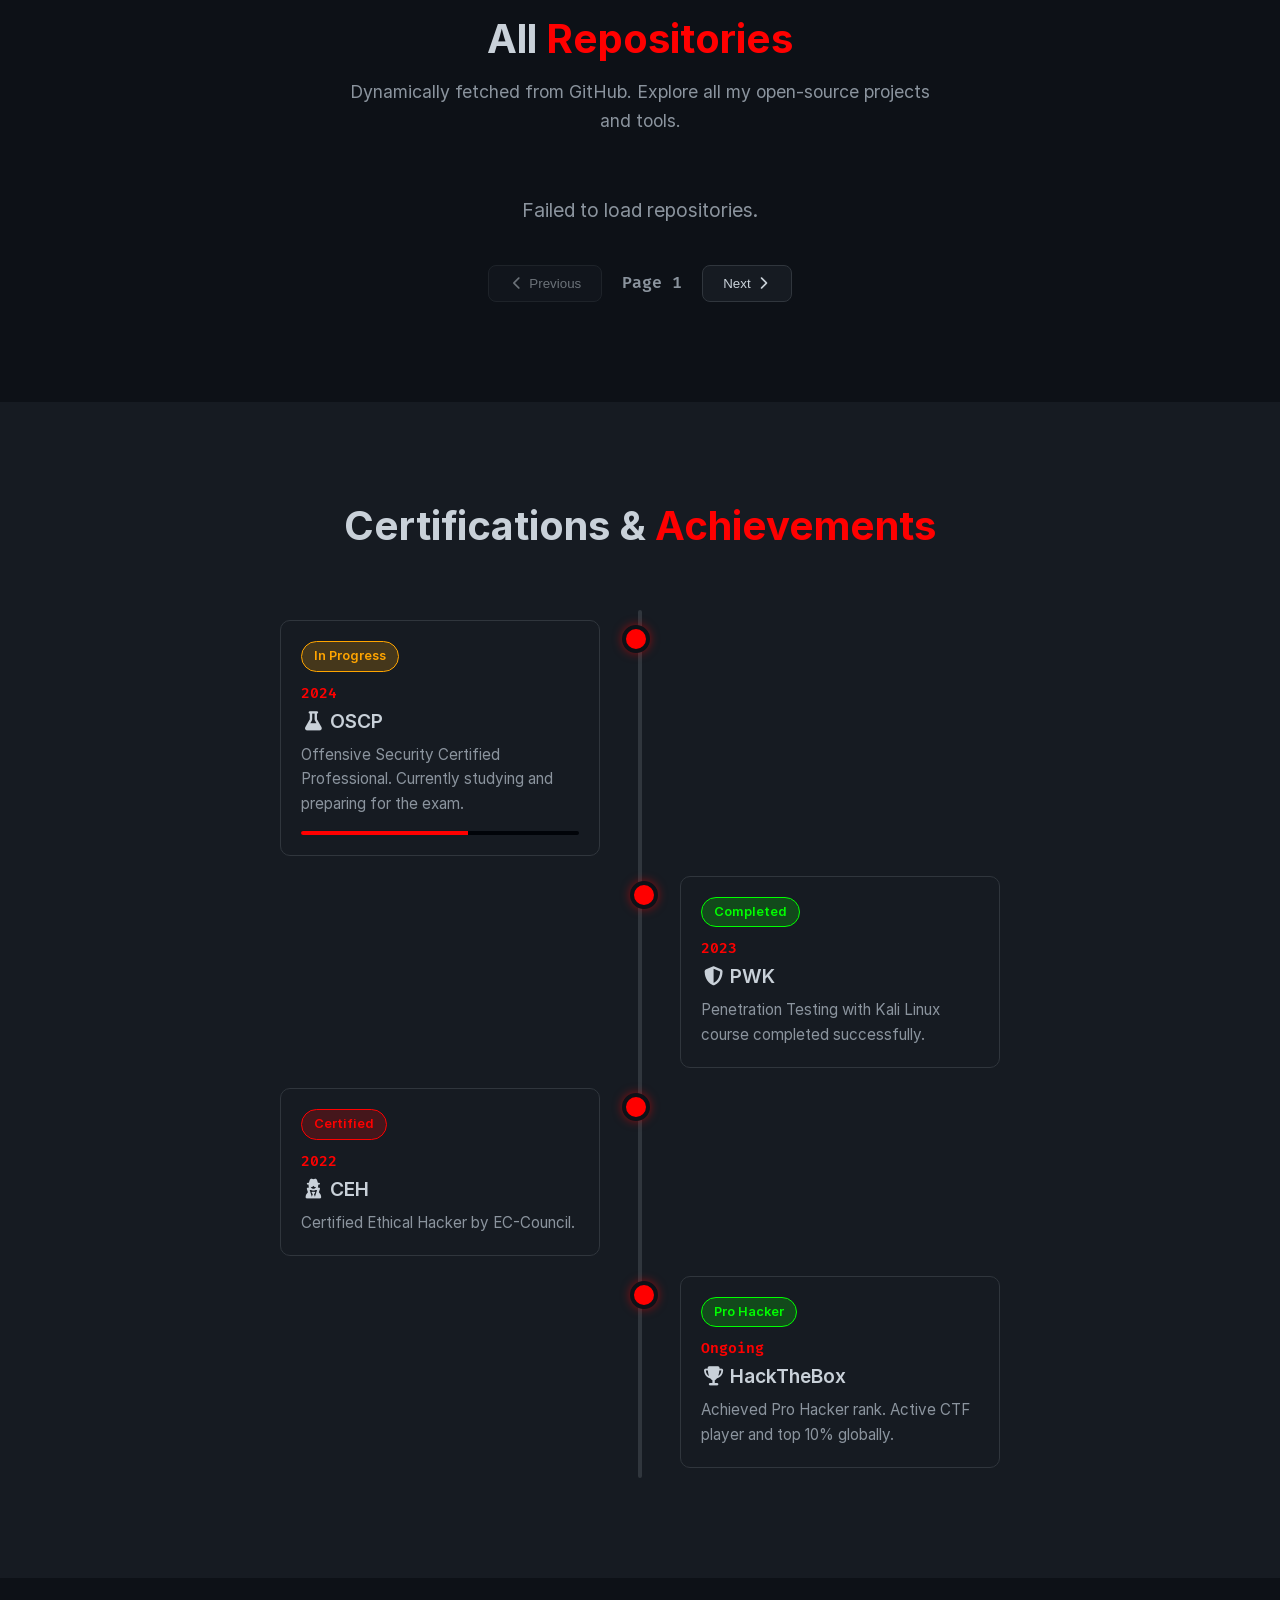
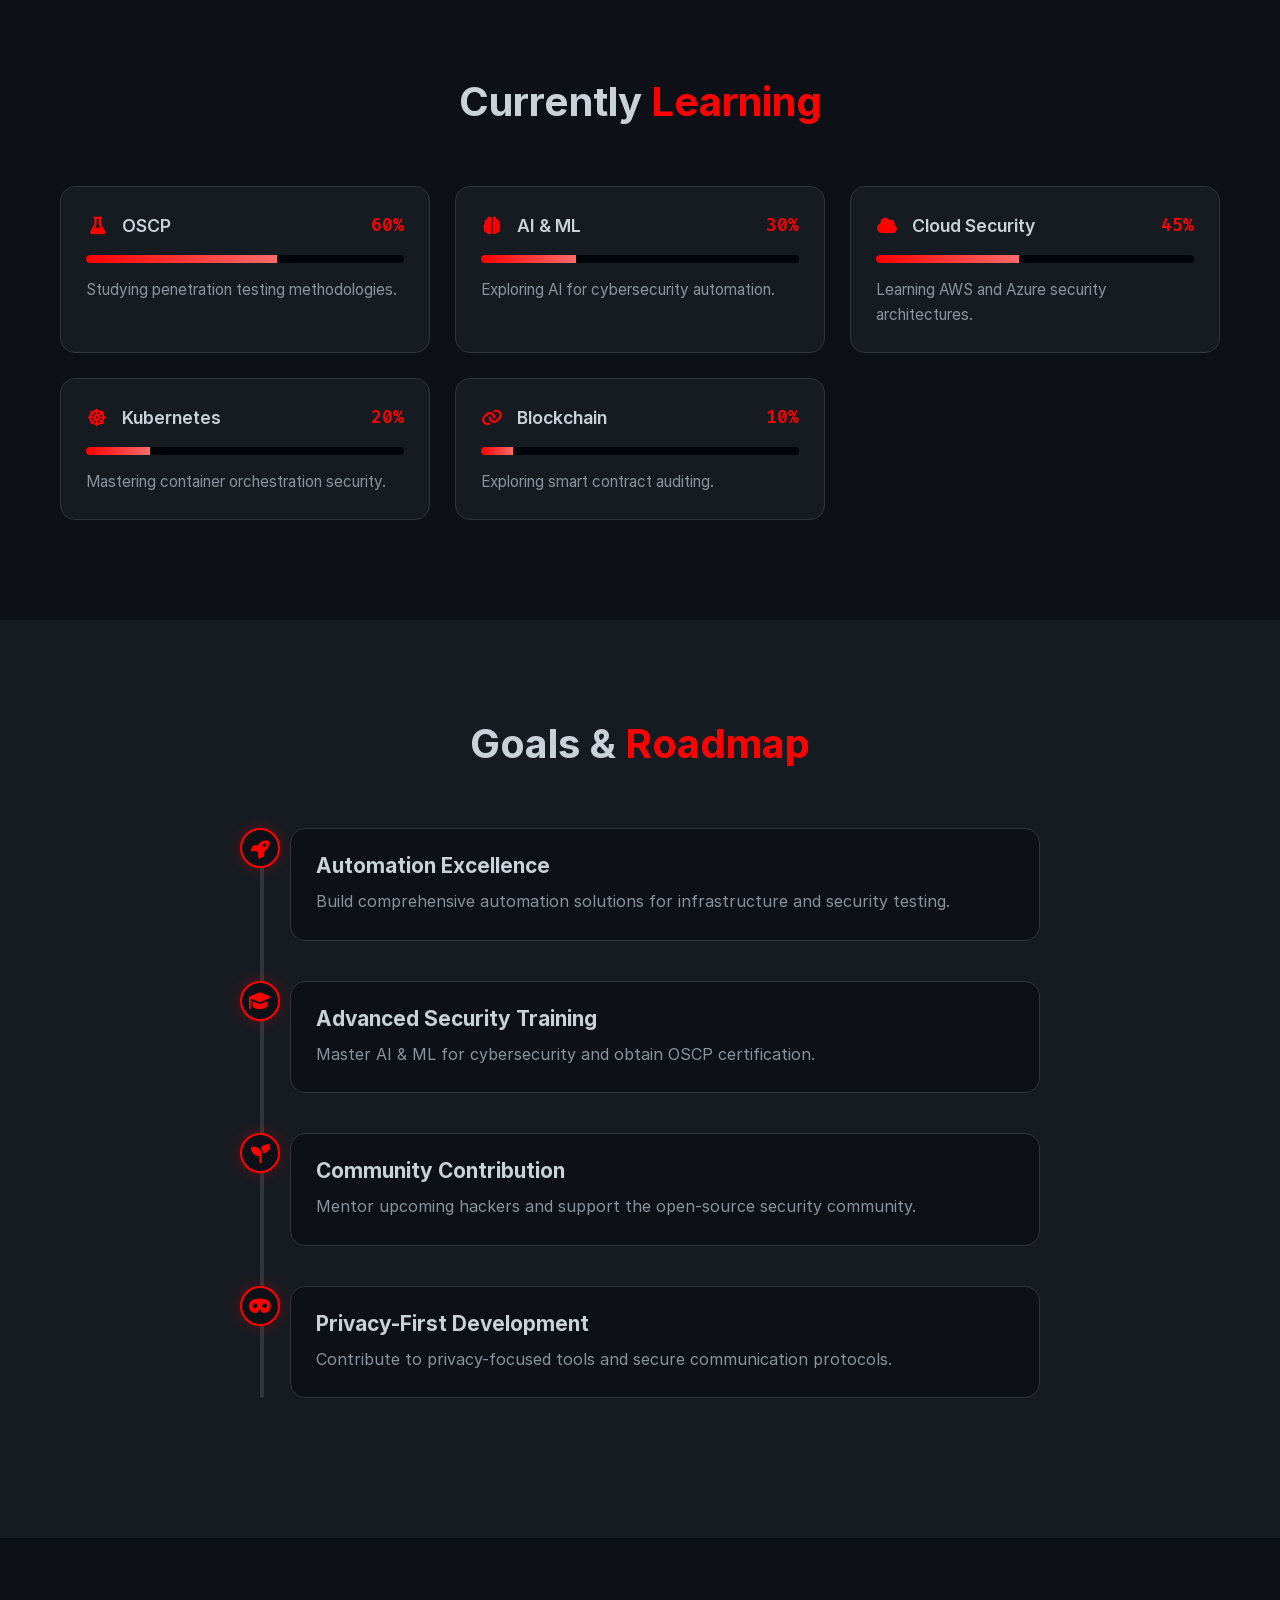
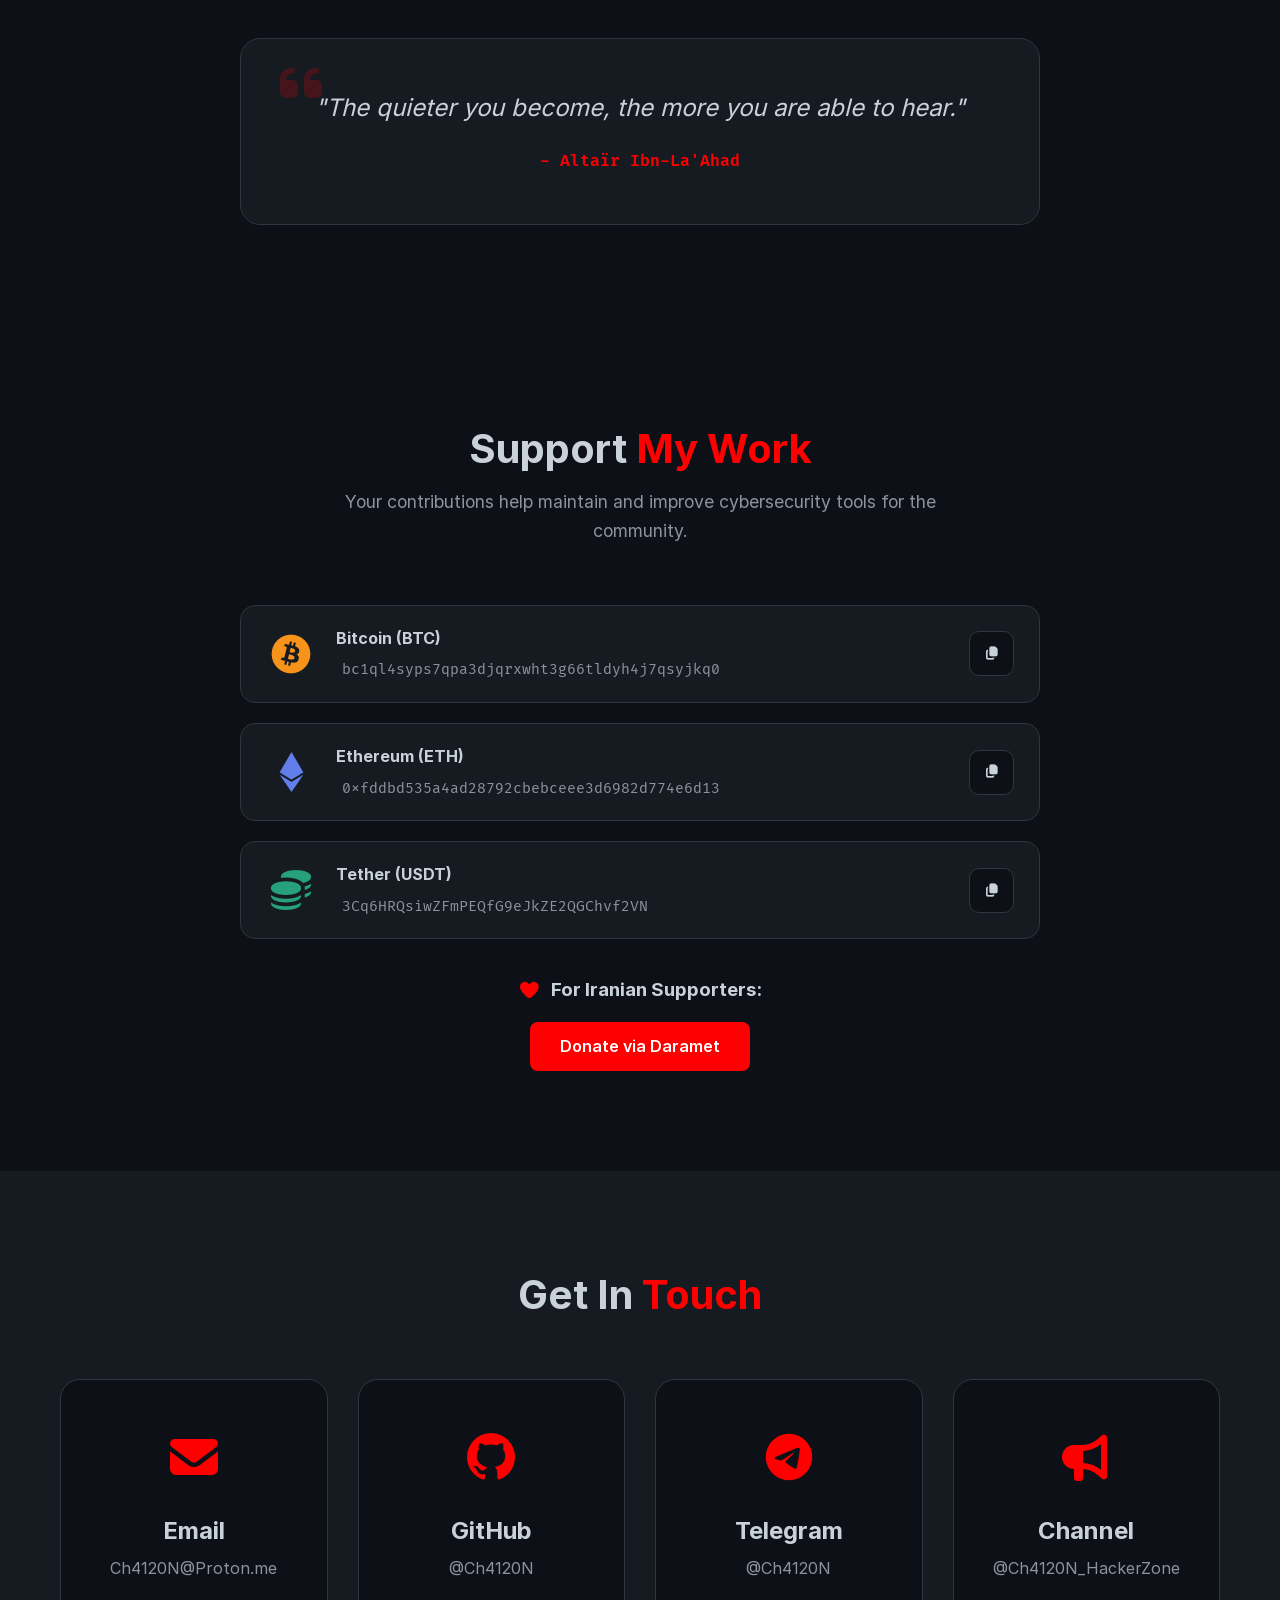
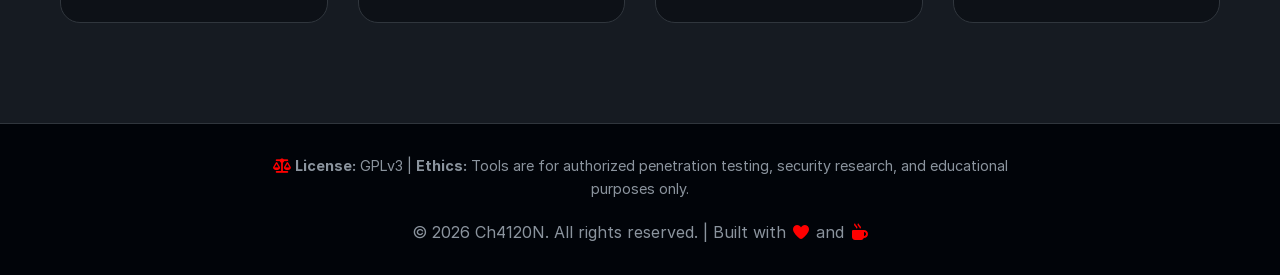
==== commit e0bc49e2: "Updated terminal section" ====
--- a/public/index.html
+++ b/public/index.html
@@ -191,7 +191,9 @@
             </div>
             <div class="terminal-window" id="terminal-window">
                 <div class="terminal-header">
-                    <div class="terminal-buttons"><span class="btn-close"></span><span class="btn-minimize"></span><span class="btn-maximize"></span></div>
+                    <div class="terminal-buttons">
+                        <span class="btn-close"></span><span class="btn-minimize"></span><span class="btn-maximize"></span>
+                    </div>
                     <div class="terminal-title">guest@Ch4120N-Box: ~</div>
                     <div class="terminal-header-right"></div>
                 </div>
@@ -199,12 +201,21 @@
                     <div class="terminal-output" id="terminal-output"></div>
                     <div class="terminal-prompt-multi">
                         <div class="prompt-line-1">
-                            <span class="prompt-symbol">┌──(</span><span class="prompt-user">guest</span><span class="prompt-at">㉿</span><span class="prompt-host">Ch4120N-Box</span><span class="prompt-symbol">)-[</span><span class="prompt-path">~</span><span class="prompt-symbol">]</span>
+                            <div class="prompt-symbol">┌──(</div>
+                            <div class="prompt-user">guest</div>
+                            <div class="prompt-at">㉿</div>
+                            <div class="prompt-host">Ch4120N-Box</div>
+                            <div class="prompt-symbol">)-[</div>
+                            <div class="prompt-path">/dev/tty1</div>
+                            <div class="prompt-symbol">]</div>
                         </div>
                         <div class="terminal-input-line">
-                            <span class="prompt-line-2"><span class="prompt-symbol">└─</span><span class="prompt-symbol-root">$</span></span>
+                            <div class="prompt-line-2">
+                                <div class="prompt-symbol">└─</div>
+                                <div class="prompt-symbol-root">$</div>
+                            </div>
                             <input type="text" id="terminal-input" class="terminal-input" autocomplete="off" spellcheck="false">
-                            <span class="block-cursor"></span>
+                            <div id="caret" class="block-cursor"></div>
                         </div>
                     </div>
                 </div>
--- a/public/css/base.css
+++ b/public/css/base.css
@@ -9,6 +9,9 @@
     overflow-x: hidden;
     transition: var(--transition);
     min-height: 100vh;
+    -webkit-user-select: none; /* Safari */
+    -ms-user-select: none; /* IE 10 and IE 11 */
+    user-select: none; /* Standard syntax */
 }
 
 /* Hide default cursor on desktop */
